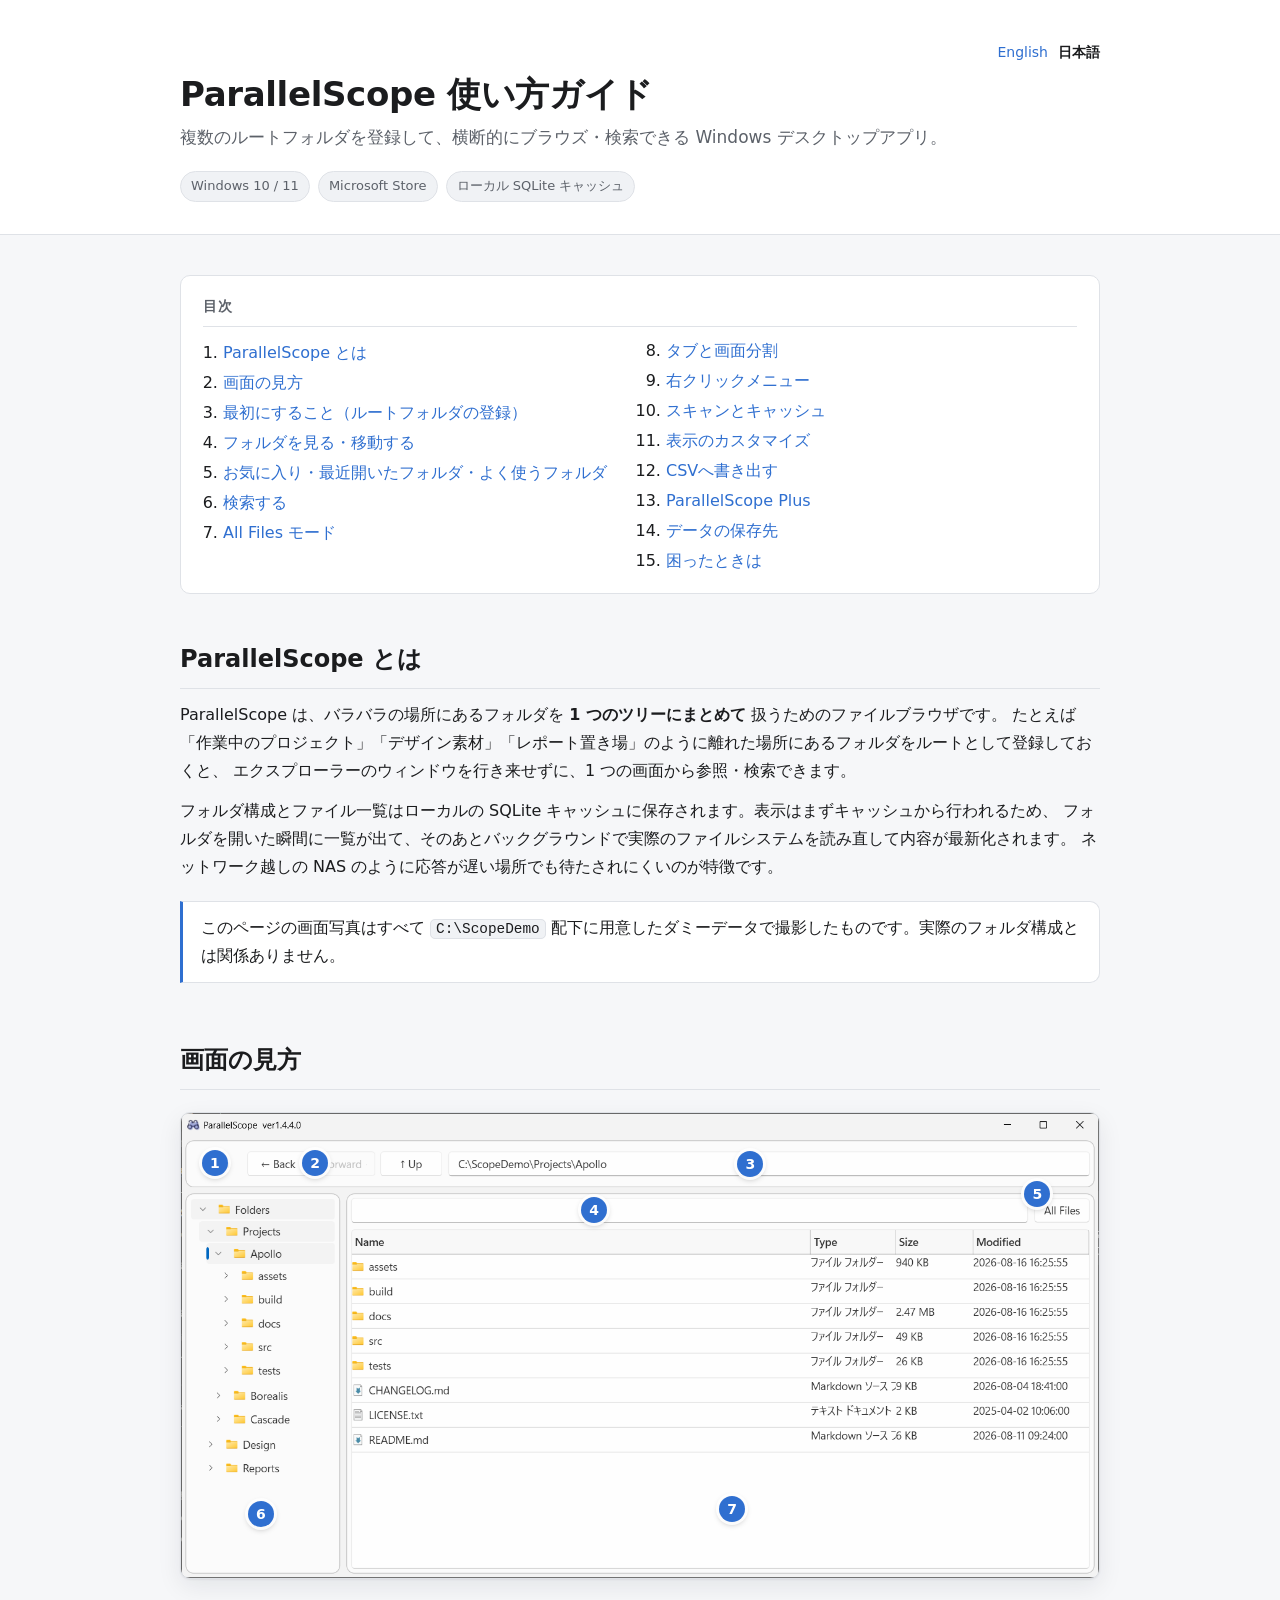
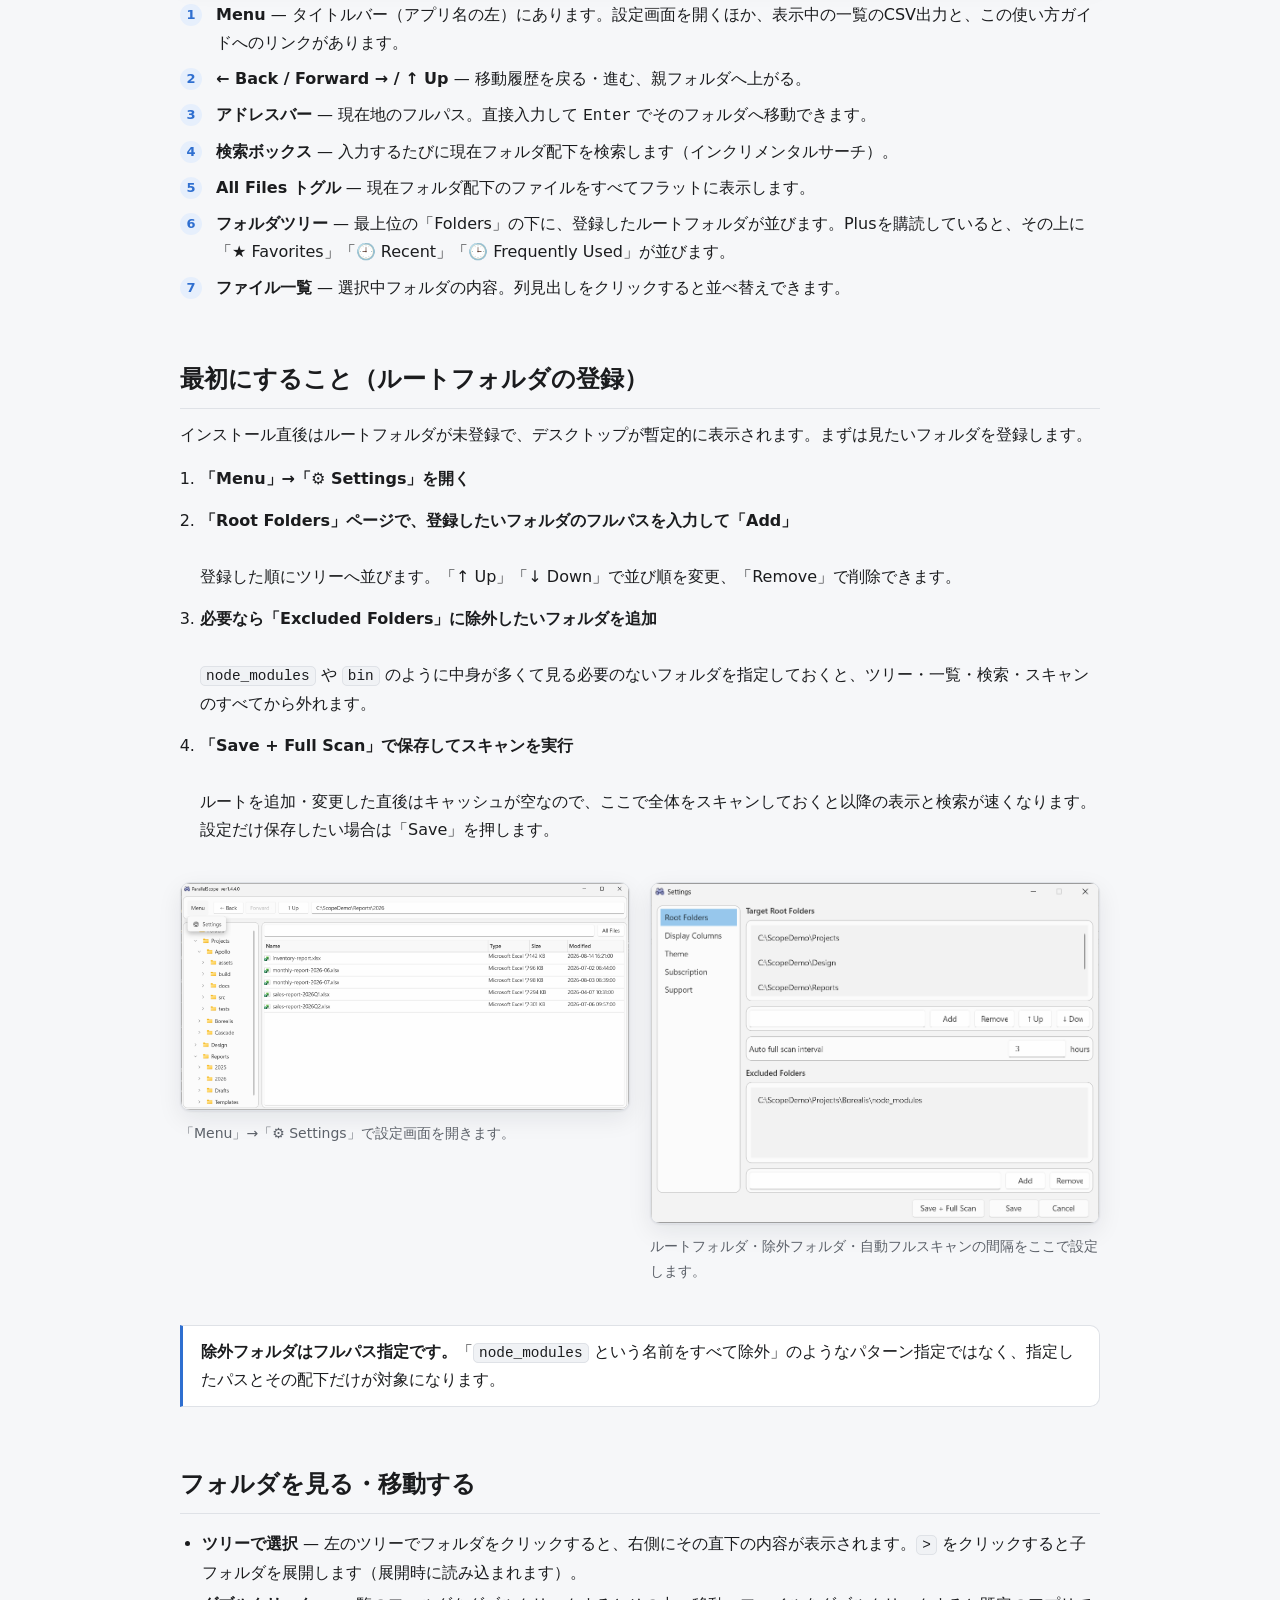
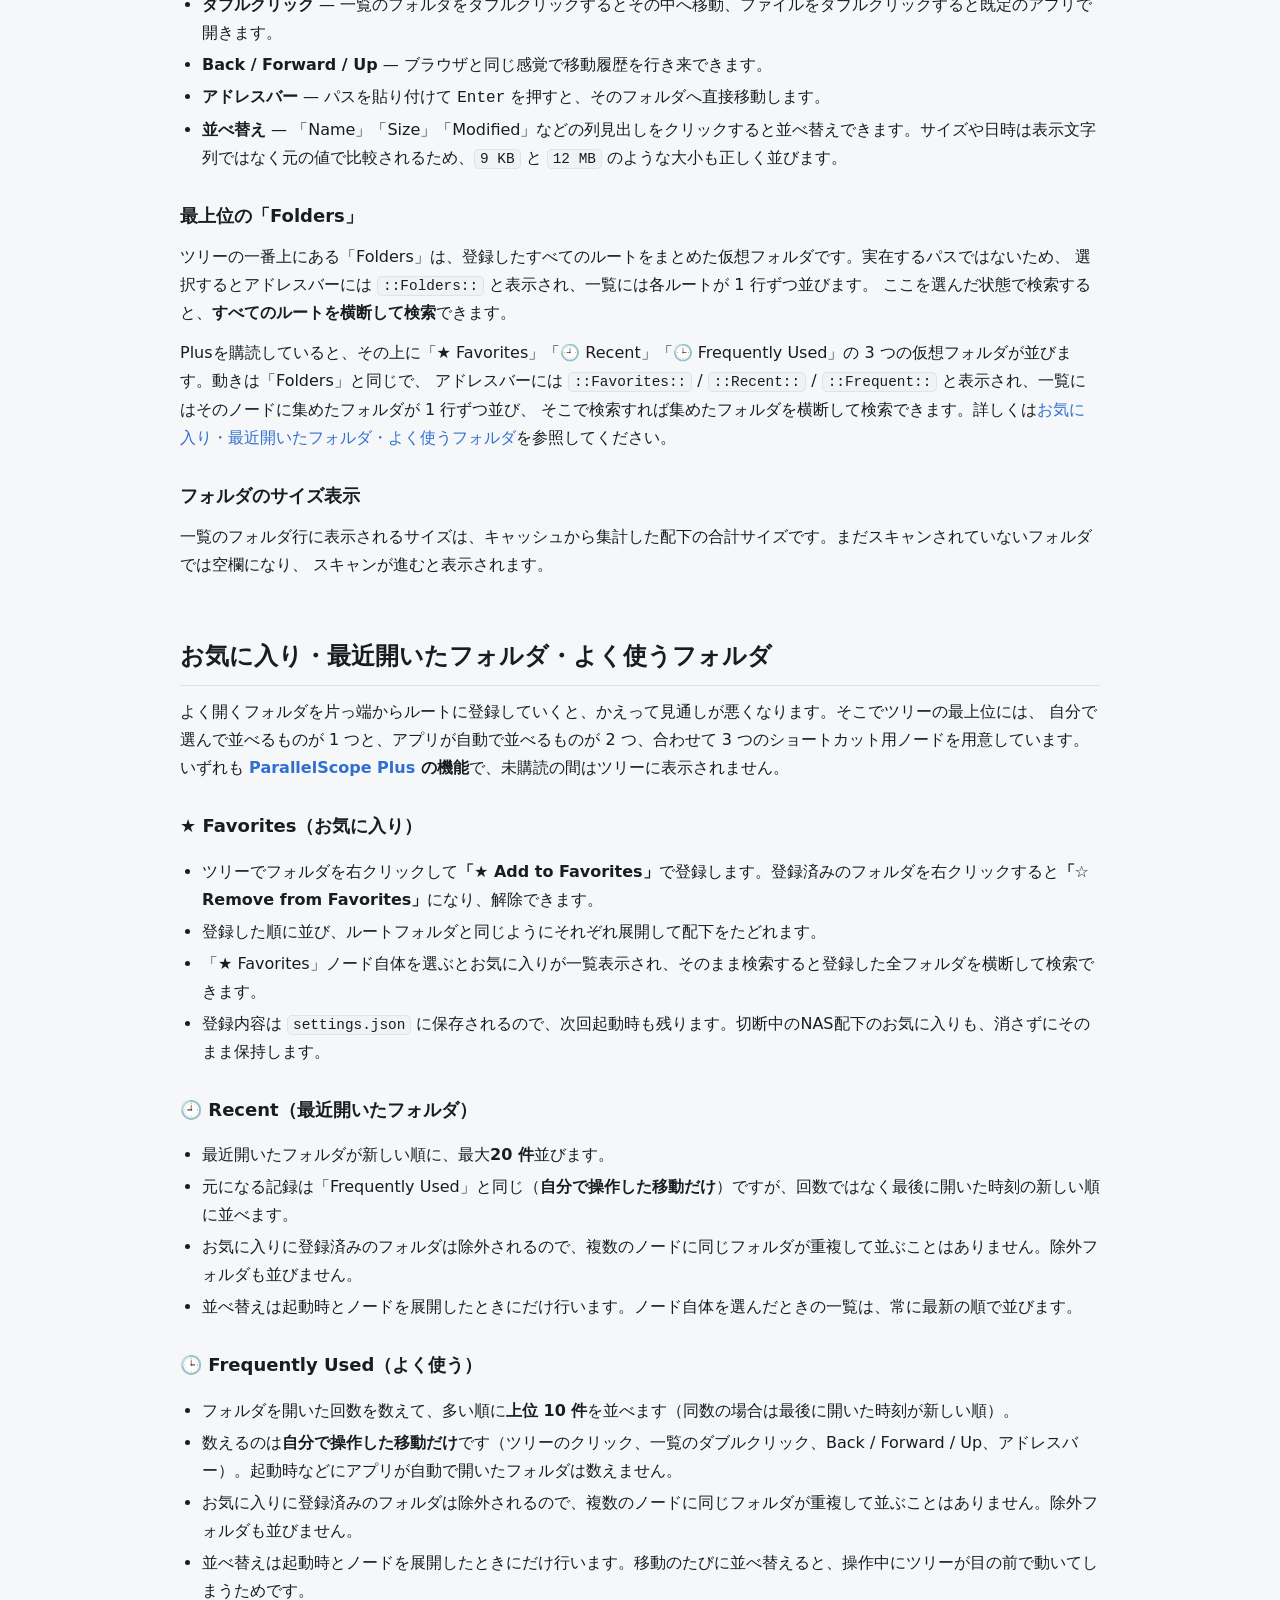
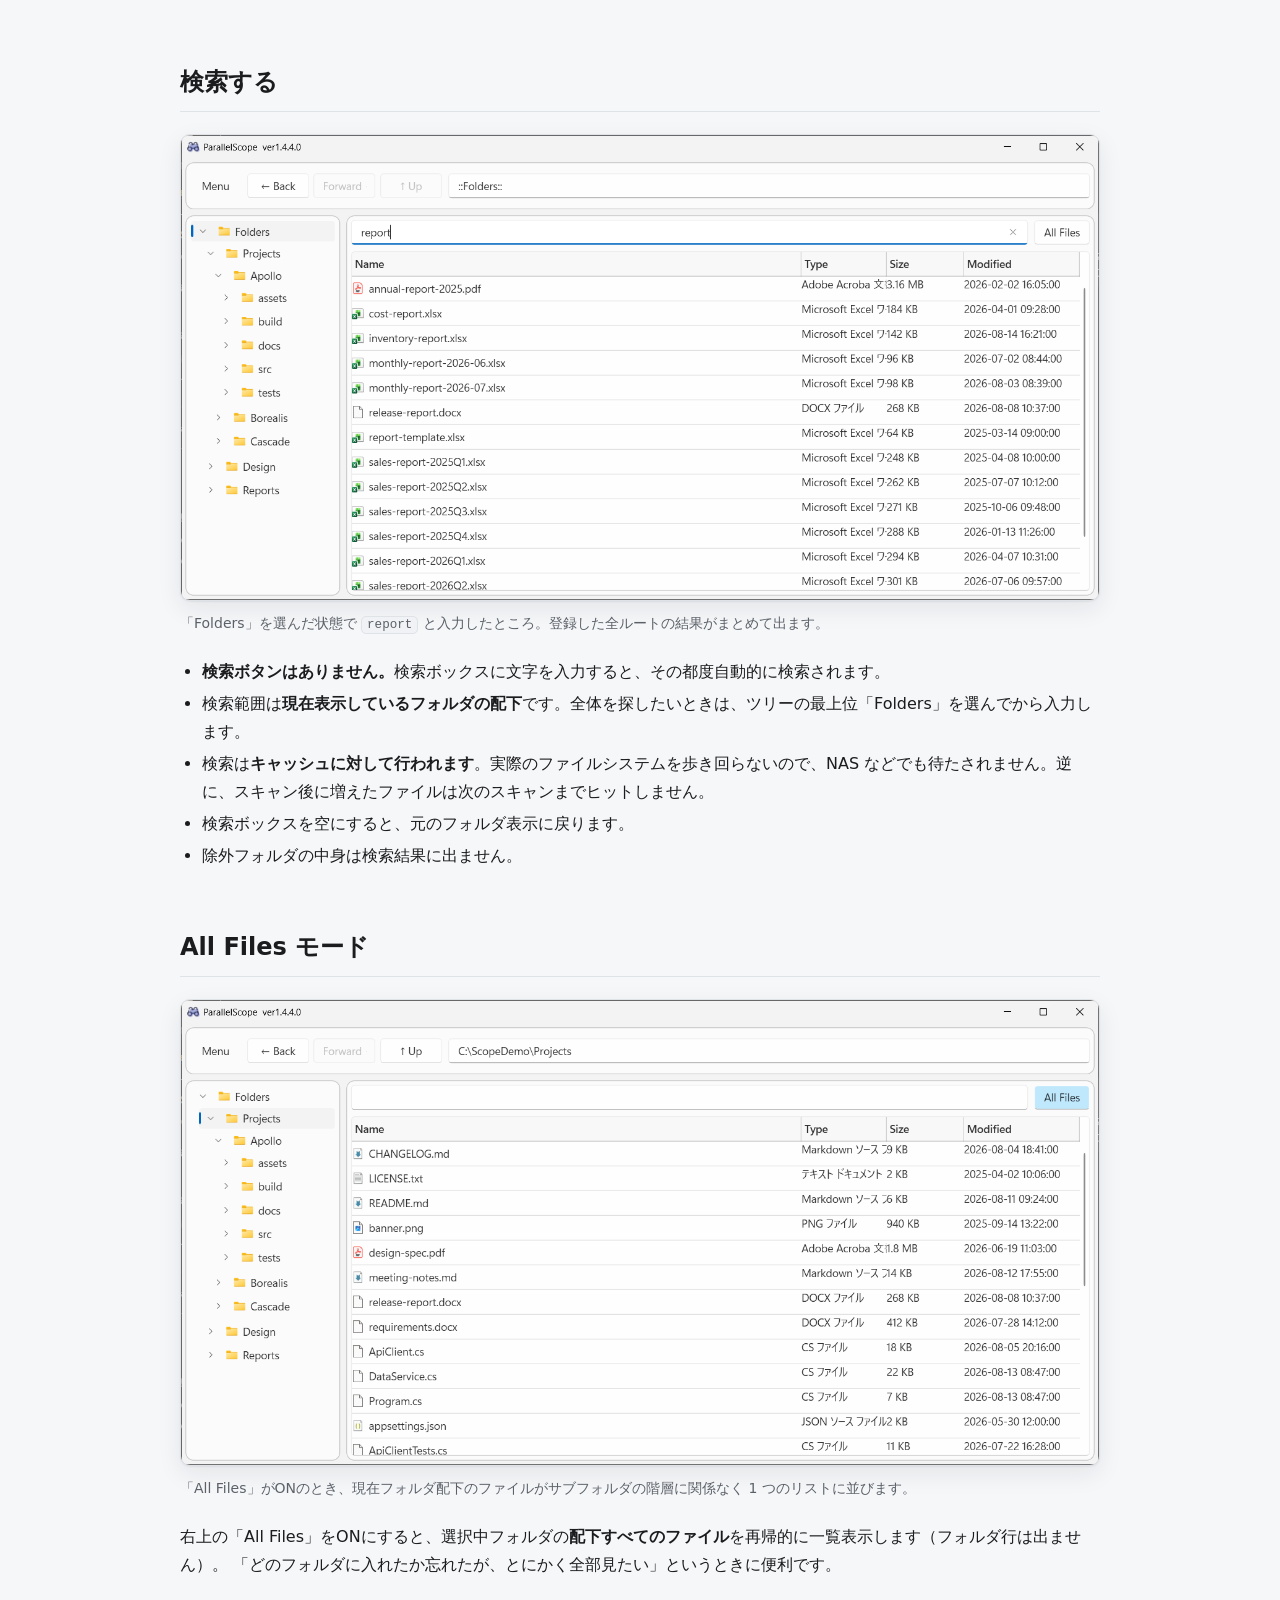
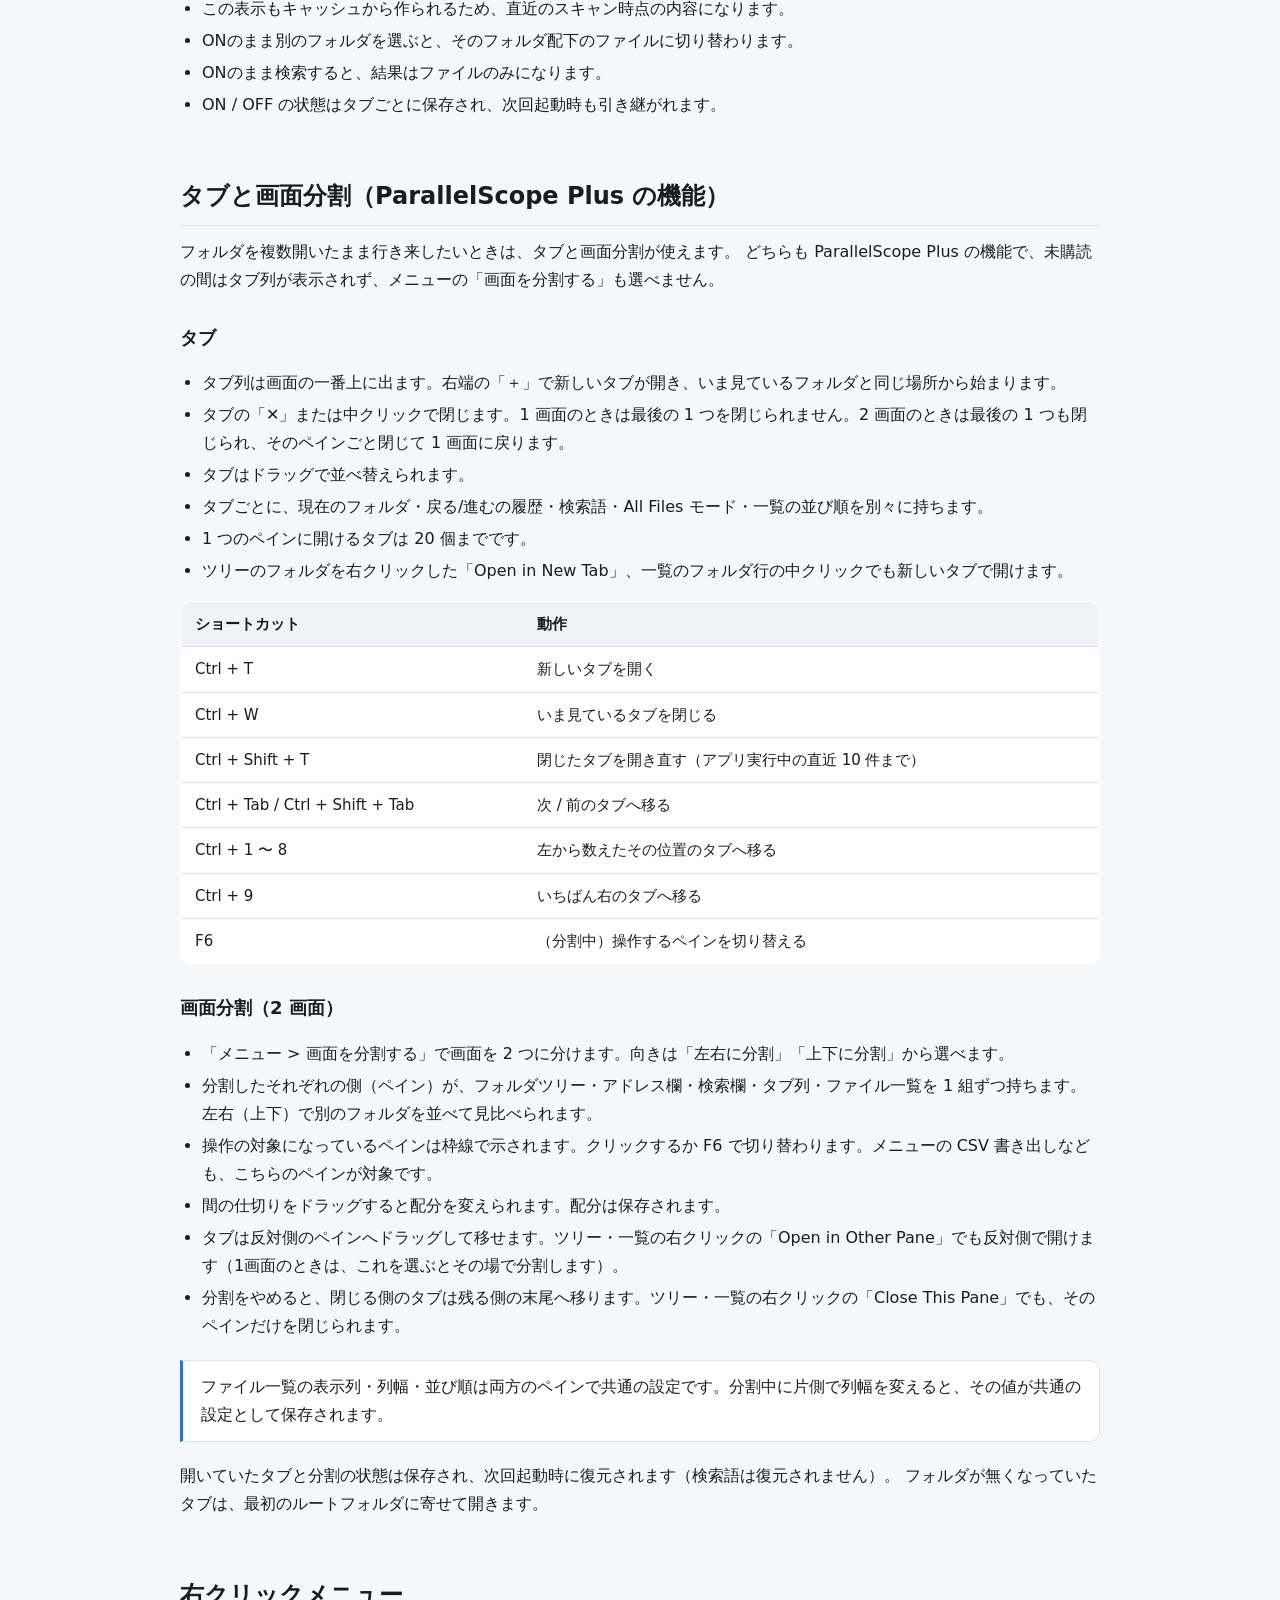
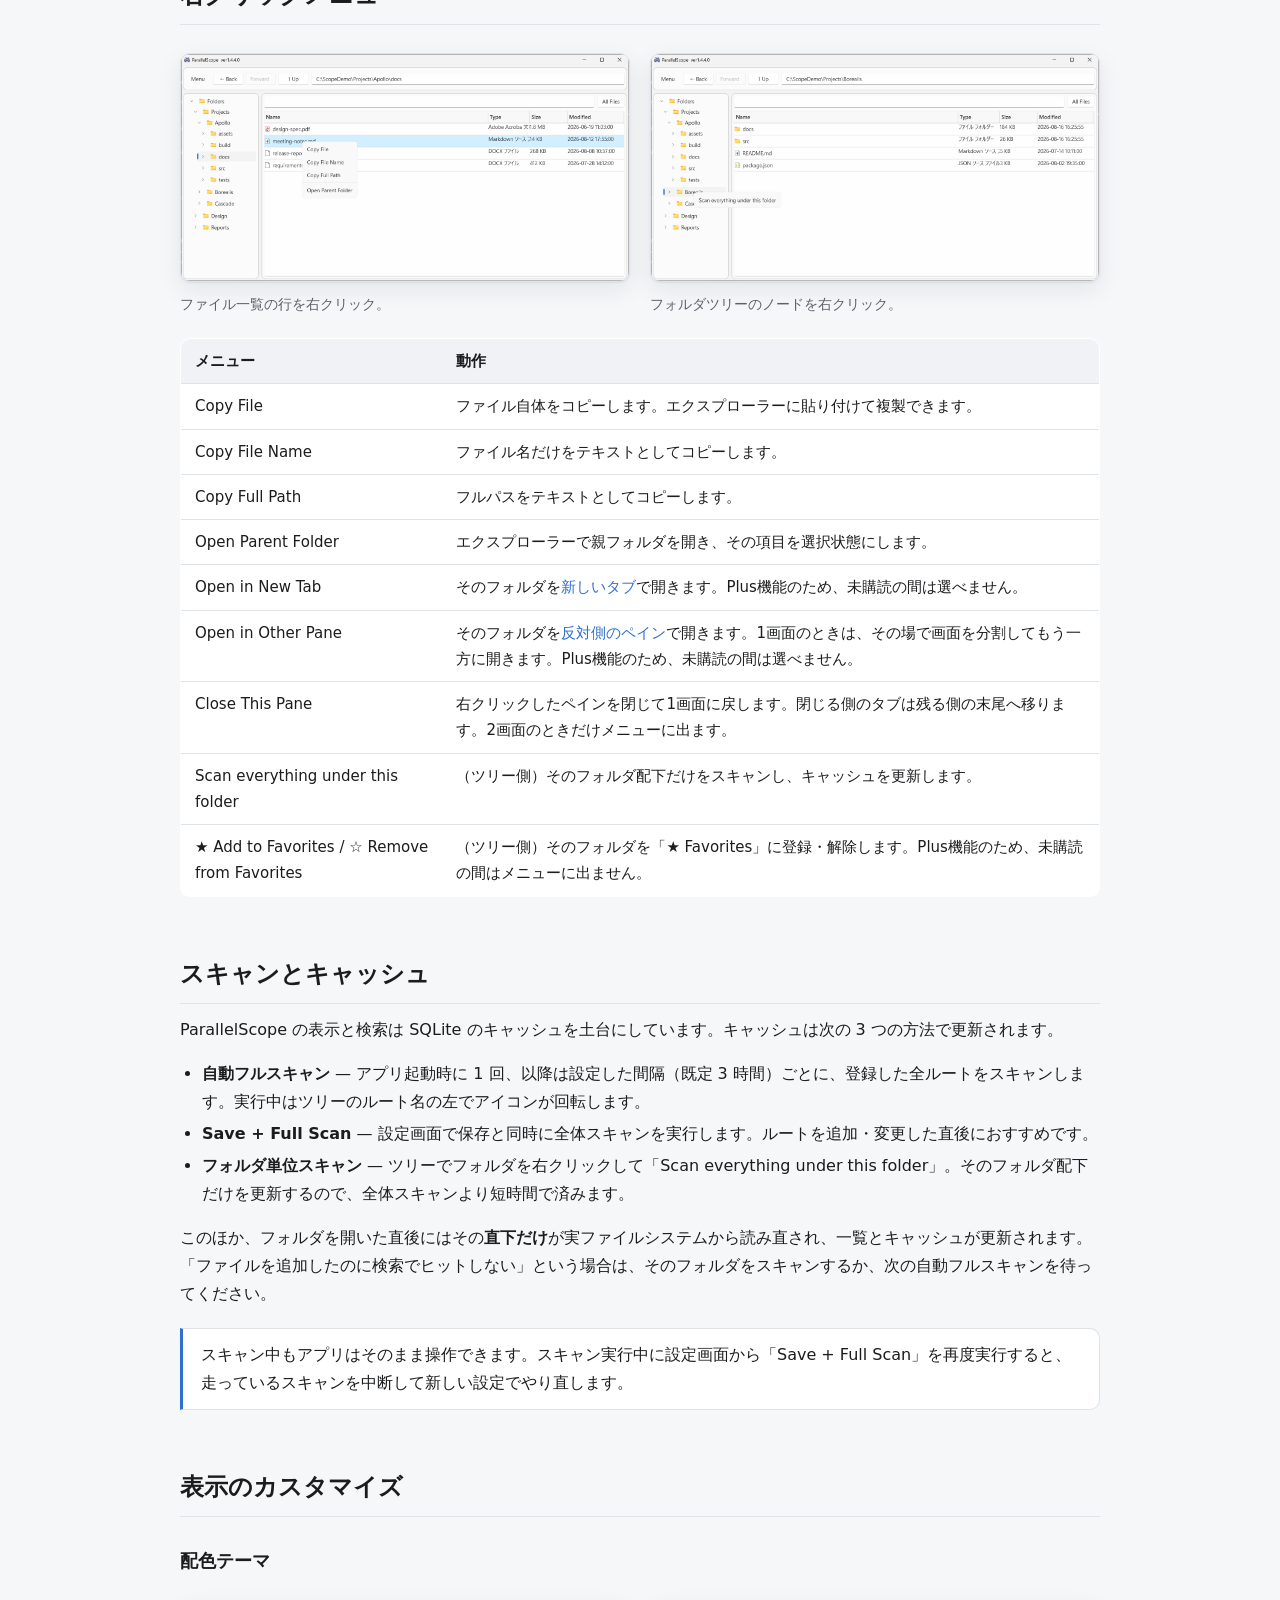
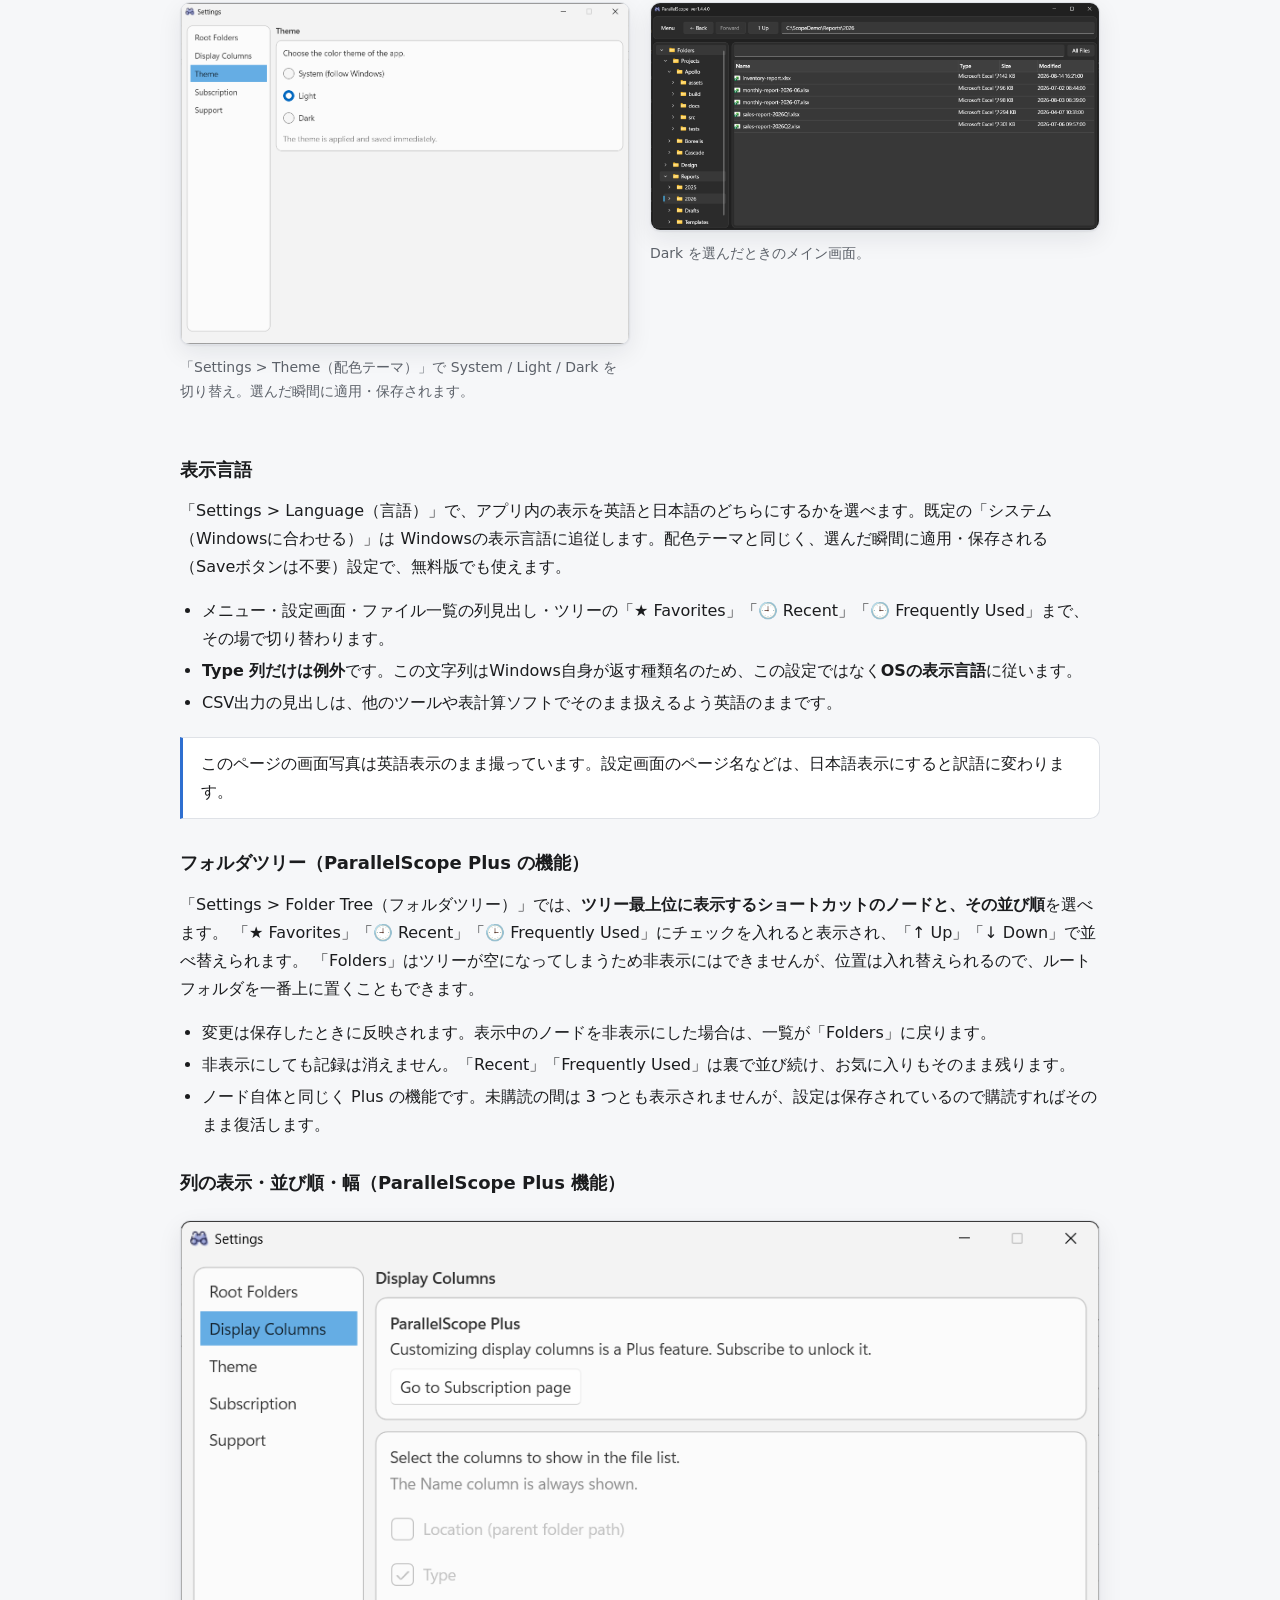
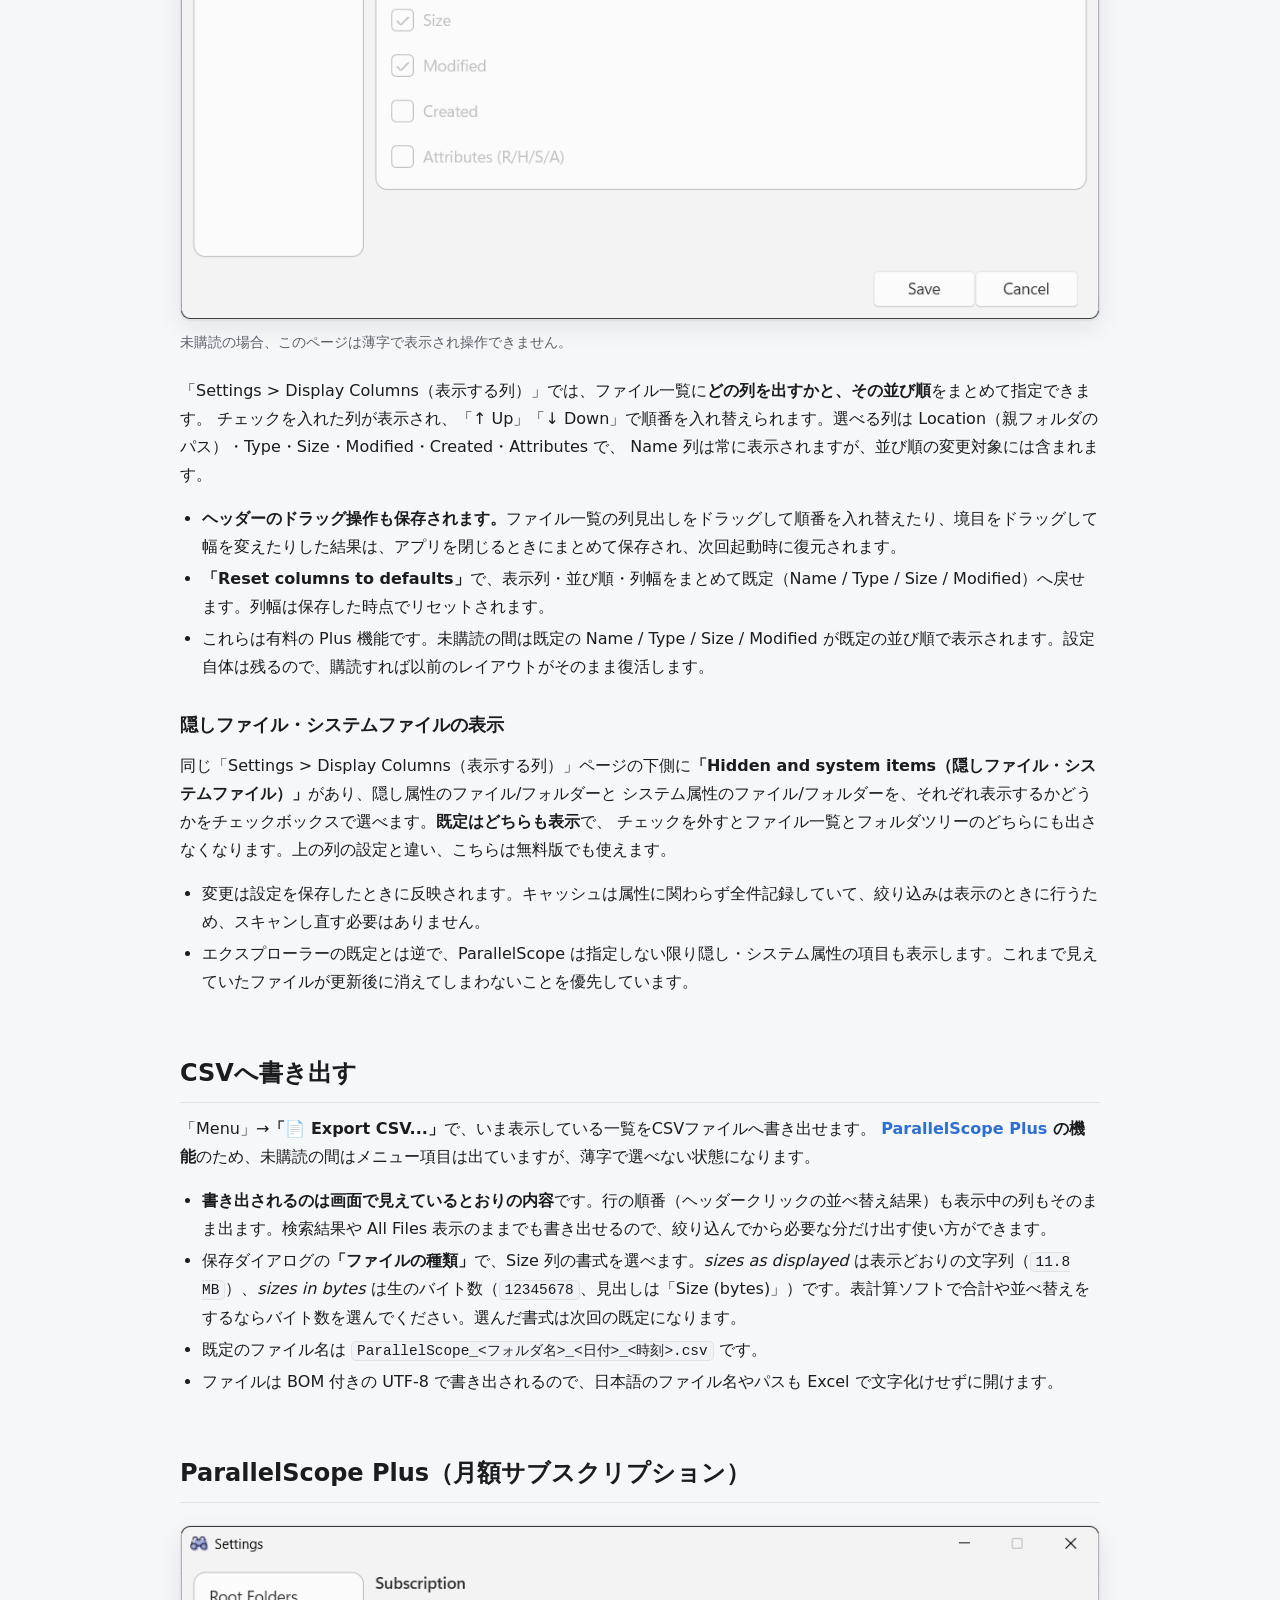
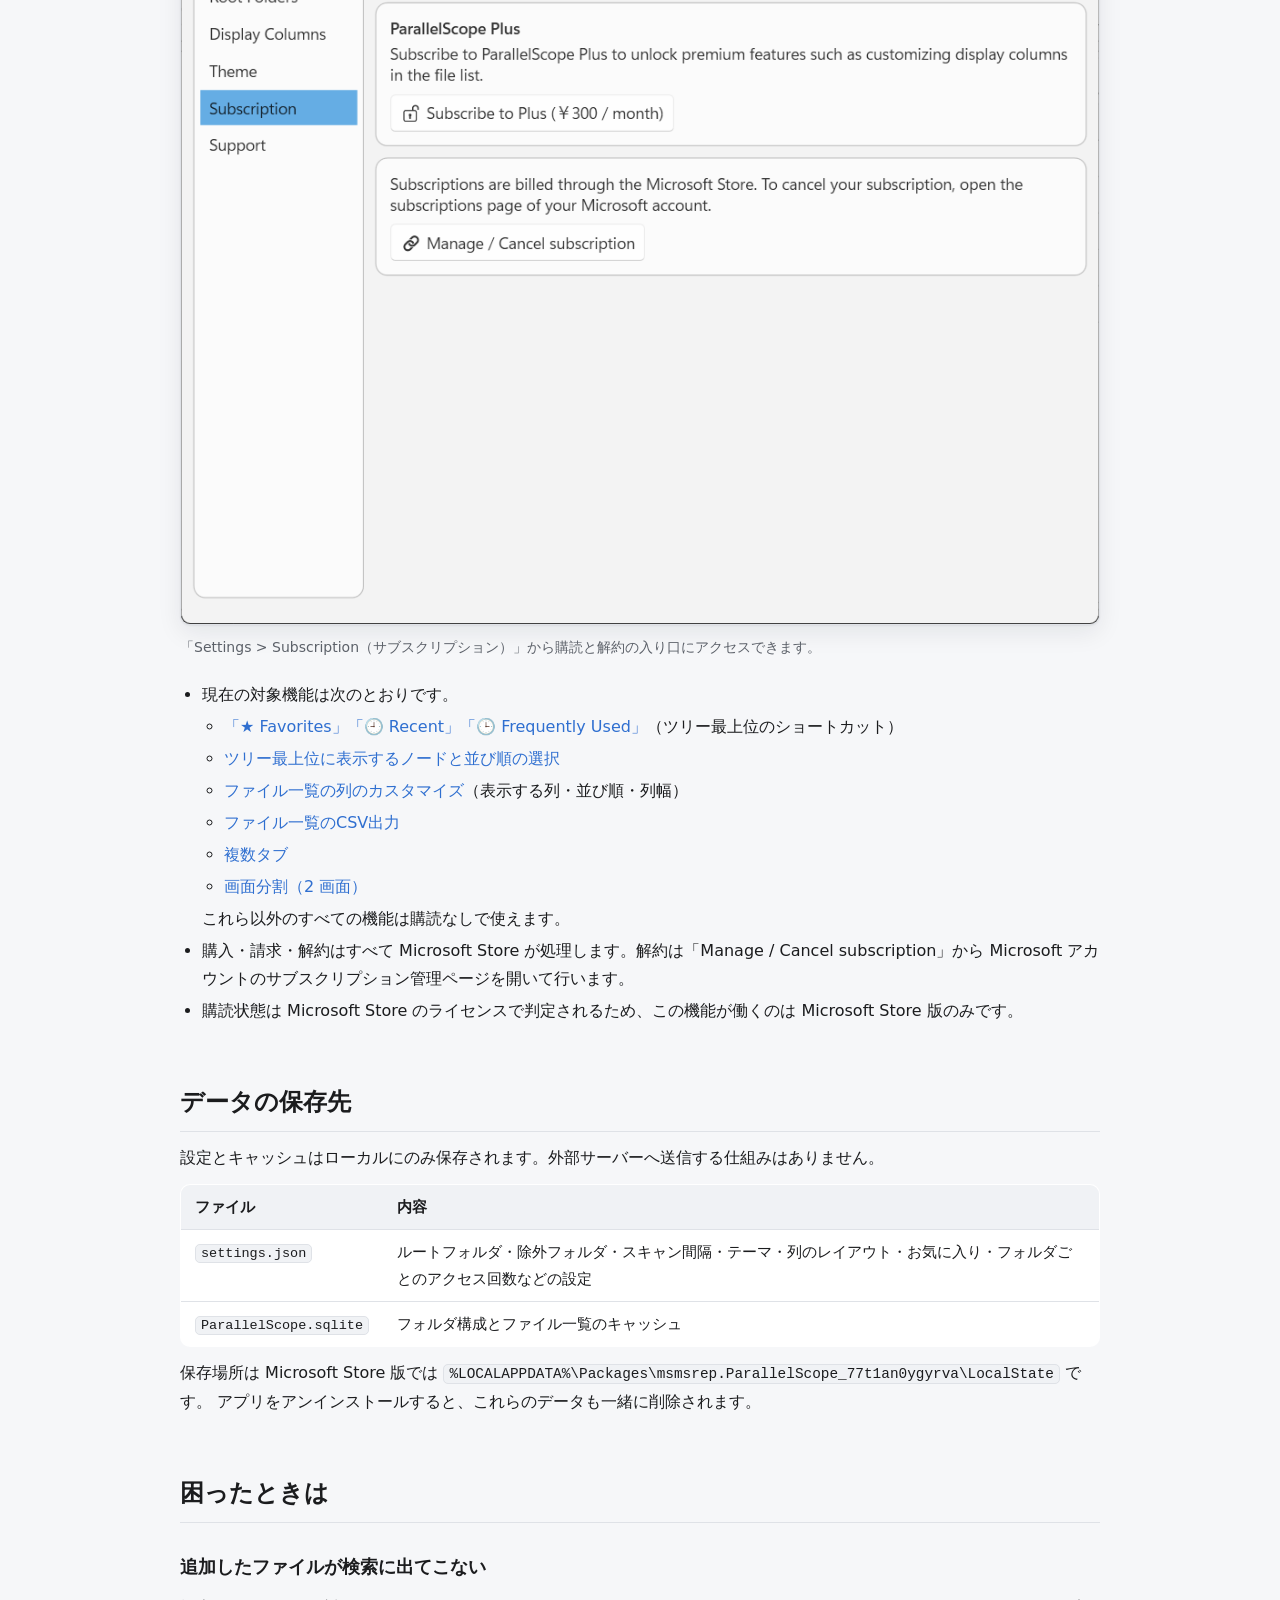
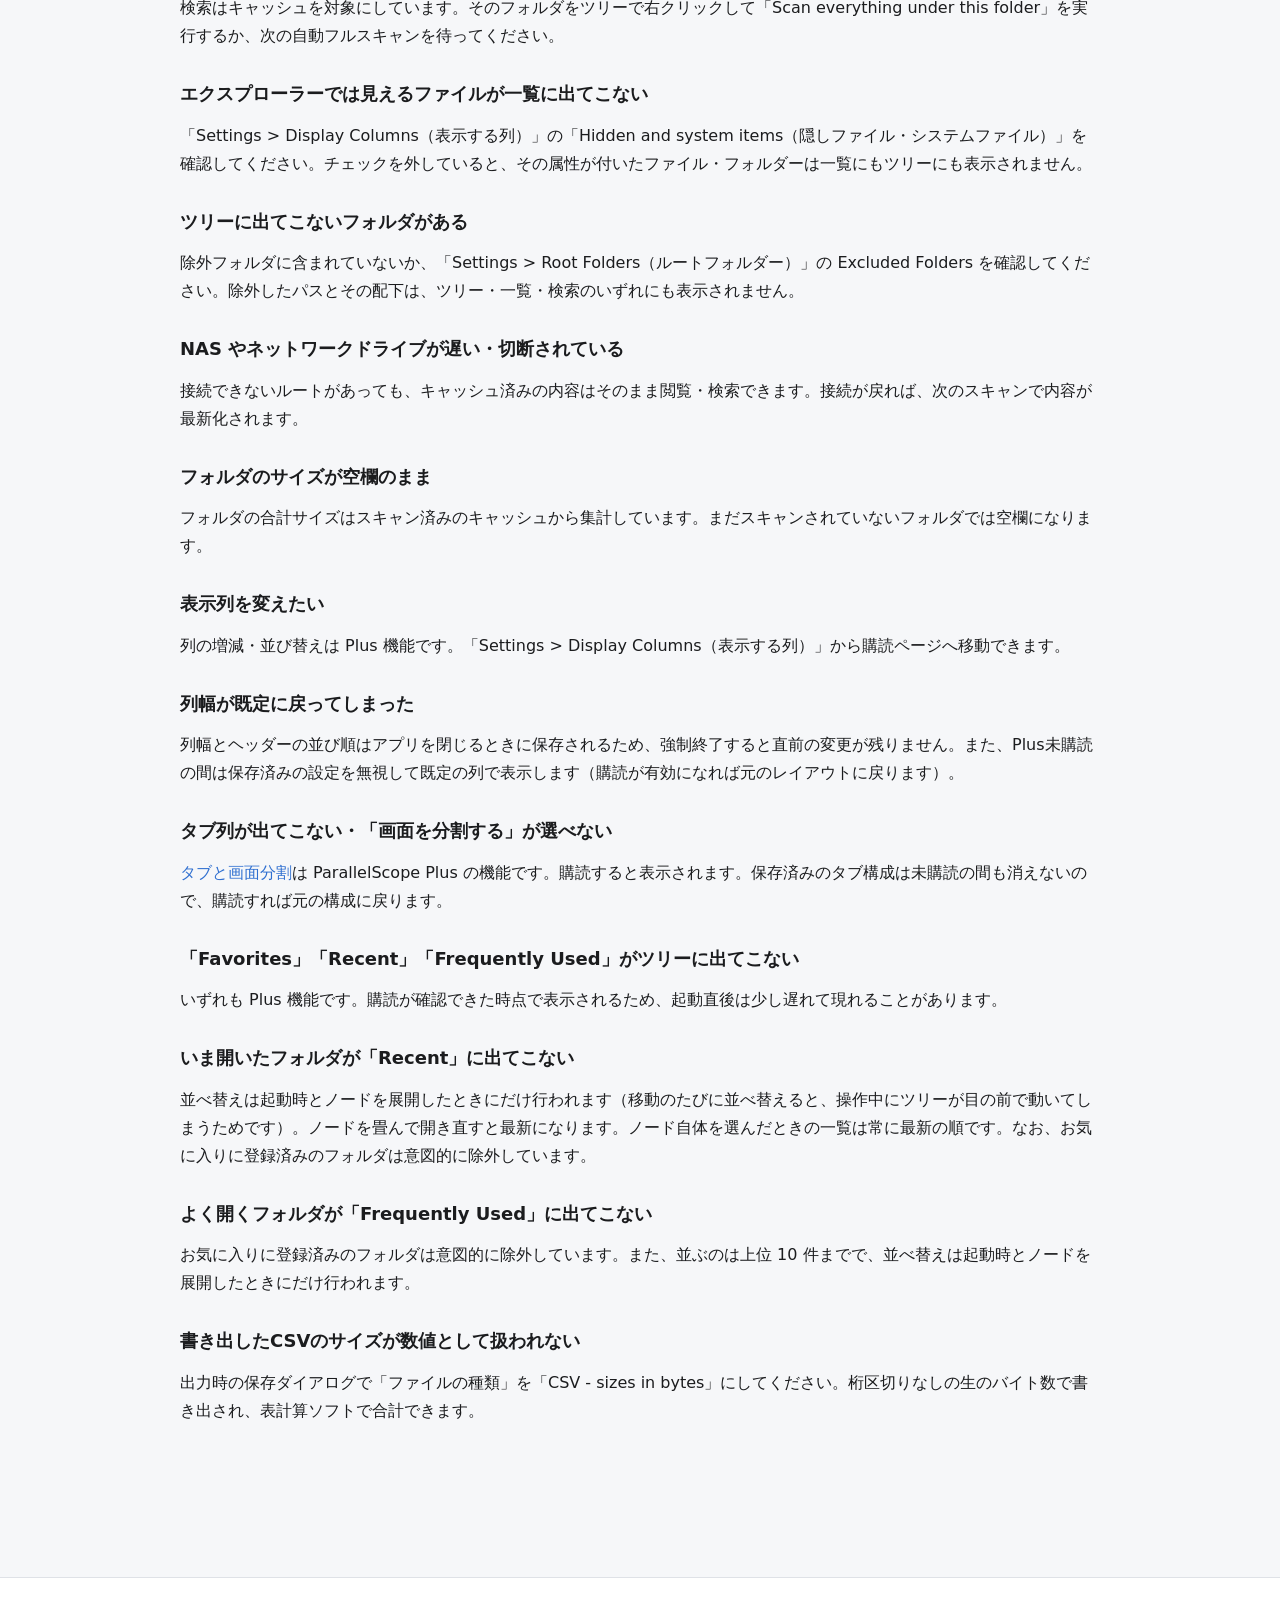
==== docs/index.ja.html @ dbb9aab6 "2画面では最後のタブを閉じるとペインごと畳む ClosePane(pane, moveTabs) をViewModelに用意し、タブを閉じる経路は BrowserPaneView.CloseTab に" ====
<!DOCTYPE html>
<html lang="ja">
<head>
<meta charset="utf-8">
<meta name="viewport" content="width=device-width, initial-scale=1">
<title>ParallelScope 使い方ガイド</title>
<meta name="description" content="ParallelScope（Windows向けの複数ルート横断ファイルブラウザ）の使い方ガイド。画面の見方、初期設定、検索、All Filesモード、タブと画面分割、お気に入り・最近開いたフォルダ・よく使うフォルダ、CSV出力、英語/日本語の表示言語、隠しファイル・システムファイルの表示、スキャンとキャッシュの仕組みを画面写真つきで説明します。">
<link rel="icon" href="images/favicon.svg" type="image/svg+xml">
<link rel="stylesheet" href="style.css">
</head>
<body>

<header class="hero">
  <div class="wrap">
    <div class="langbar"><a href="index.html">English</a><span class="current">日本語</span></div>
    <h1>ParallelScope 使い方ガイド</h1>
    <p class="tagline">複数のルートフォルダを登録して、横断的にブラウズ・検索できる Windows デスクトップアプリ。</p>
    <div class="badges">
      <span class="badge">Windows 10 / 11</span>
      <span class="badge">Microsoft Store</span>
      <span class="badge">ローカル SQLite キャッシュ</span>
    </div>
  </div>
</header>

<div class="wrap">

<nav class="toc">
  <h2>目次</h2>
  <ol>
    <li><a href="#about">ParallelScope とは</a></li>
    <li><a href="#screen">画面の見方</a></li>
    <li><a href="#setup">最初にすること（ルートフォルダの登録）</a></li>
    <li><a href="#browse">フォルダを見る・移動する</a></li>
    <li><a href="#favorites">お気に入り・最近開いたフォルダ・よく使うフォルダ</a></li>
    <li><a href="#search">検索する</a></li>
    <li><a href="#allfiles">All Files モード</a></li>
    <li><a href="#tabs">タブと画面分割</a></li>
    <li><a href="#contextmenu">右クリックメニュー</a></li>
    <li><a href="#scan">スキャンとキャッシュ</a></li>
    <li><a href="#customize">表示のカスタマイズ</a></li>
    <li><a href="#csv">CSVへ書き出す</a></li>
    <li><a href="#plus">ParallelScope Plus</a></li>
    <li><a href="#data">データの保存先</a></li>
    <li><a href="#tips">困ったときは</a></li>
  </ol>
</nav>

<section id="about">
  <h2>ParallelScope とは</h2>
  <p>
    ParallelScope は、バラバラの場所にあるフォルダを <strong>1 つのツリーにまとめて</strong> 扱うためのファイルブラウザです。
    たとえば「作業中のプロジェクト」「デザイン素材」「レポート置き場」のように離れた場所にあるフォルダをルートとして登録しておくと、
    エクスプローラーのウィンドウを行き来せずに、1 つの画面から参照・検索できます。
  </p>
  <p>
    フォルダ構成とファイル一覧はローカルの SQLite キャッシュに保存されます。表示はまずキャッシュから行われるため、
    フォルダを開いた瞬間に一覧が出て、そのあとバックグラウンドで実際のファイルシステムを読み直して内容が最新化されます。
    ネットワーク越しの NAS のように応答が遅い場所でも待たされにくいのが特徴です。
  </p>
  <div class="note">
    <p>このページの画面写真はすべて <code>C:\ScopeDemo</code> 配下に用意したダミーデータで撮影したものです。実際のフォルダ構成とは関係ありません。</p>
  </div>
</section>

<section id="screen">
  <h2>画面の見方</h2>
  <figure class="callout-shot">
    <a href="images/01-overview.png"><img src="images/01-overview.png" alt="ParallelScope のメイン画面。左にフォルダツリー、右にファイル一覧が並ぶ"></a>
    <span class="pin" style="left:3.8%;  top:10.9%">1</span>
    <span class="pin" style="left:14.7%; top:10.9%">2</span>
    <span class="pin" style="left:62%;   top:11%">3</span>
    <span class="pin" style="left:45%;   top:20.9%">4</span>
    <span class="pin" style="left:93.2%; top:17.6%">5</span>
    <span class="pin" style="left:8.8%;  top:86%">6</span>
    <span class="pin" style="left:60%;   top:85%">7</span>
  </figure>
  <ol class="legend">
    <li><span><strong>Menu</strong> — タイトルバー（アプリ名の左）にあります。設定画面を開くほか、表示中の一覧のCSV出力と、この使い方ガイドへのリンクがあります。</span></li>
    <li><span><strong>← Back / Forward → / ↑ Up</strong> — 移動履歴を戻る・進む、親フォルダへ上がる。</span></li>
    <li><span><strong>アドレスバー</strong> — 現在地のフルパス。直接入力して <kbd>Enter</kbd> でそのフォルダへ移動できます。</span></li>
    <li><span><strong>検索ボックス</strong> — 入力するたびに現在フォルダ配下を検索します（インクリメンタルサーチ）。</span></li>
    <li><span><strong>All Files トグル</strong> — 現在フォルダ配下のファイルをすべてフラットに表示します。</span></li>
    <li><span><strong>フォルダツリー</strong> — 最上位の「Folders」の下に、登録したルートフォルダが並びます。Plusを購読していると、その上に「★ Favorites」「🕘 Recent」「🕒 Frequently Used」が並びます。</span></li>
    <li><span><strong>ファイル一覧</strong> — 選択中フォルダの内容。列見出しをクリックすると並べ替えできます。</span></li>
  </ol>
</section>

<section id="setup">
  <h2>最初にすること（ルートフォルダの登録）</h2>
  <p>インストール直後はルートフォルダが未登録で、デスクトップが暫定的に表示されます。まずは見たいフォルダを登録します。</p>

  <ol class="steps">
    <li><strong>「Menu」→「⚙ Settings」を開く</strong></li>
    <li><strong>「Root Folders」ページで、登録したいフォルダのフルパスを入力して「Add」</strong>
      <br>登録した順にツリーへ並びます。「↑ Up」「↓ Down」で並び順を変更、「Remove」で削除できます。</li>
    <li><strong>必要なら「Excluded Folders」に除外したいフォルダを追加</strong>
      <br><code>node_modules</code> や <code>bin</code> のように中身が多くて見る必要のないフォルダを指定しておくと、ツリー・一覧・検索・スキャンのすべてから外れます。</li>
    <li><strong>「Save + Full Scan」で保存してスキャンを実行</strong>
      <br>ルートを追加・変更した直後はキャッシュが空なので、ここで全体をスキャンしておくと以降の表示と検索が速くなります。設定だけ保存したい場合は「Save」を押します。</li>
  </ol>

  <div class="shot-pair">
    <figure>
      <a href="images/11-menu.png"><img src="images/11-menu.png" alt="Menu をクリックして Settings を選ぶ"></a>
      <figcaption>「Menu」→「⚙ Settings」で設定画面を開きます。</figcaption>
    </figure>
    <figure>
      <a href="images/06-settings-roots.png"><img src="images/06-settings-roots.png" alt="設定画面の Root Folders ページ"></a>
      <figcaption>ルートフォルダ・除外フォルダ・自動フルスキャンの間隔をここで設定します。</figcaption>
    </figure>
  </div>

  <div class="note">
    <p><strong>除外フォルダはフルパス指定です。</strong>「<code>node_modules</code> という名前をすべて除外」のようなパターン指定ではなく、指定したパスとその配下だけが対象になります。</p>
  </div>
</section>

<section id="browse">
  <h2>フォルダを見る・移動する</h2>
  <ul>
    <li><strong>ツリーで選択</strong> — 左のツリーでフォルダをクリックすると、右側にその直下の内容が表示されます。<code>&gt;</code> をクリックすると子フォルダを展開します（展開時に読み込まれます）。</li>
    <li><strong>ダブルクリック</strong> — 一覧のフォルダをダブルクリックするとその中へ移動、ファイルをダブルクリックすると既定のアプリで開きます。</li>
    <li><strong>Back / Forward / Up</strong> — ブラウザと同じ感覚で移動履歴を行き来できます。</li>
    <li><strong>アドレスバー</strong> — パスを貼り付けて <kbd>Enter</kbd> を押すと、そのフォルダへ直接移動します。</li>
    <li><strong>並べ替え</strong> — 「Name」「Size」「Modified」などの列見出しをクリックすると並べ替えできます。サイズや日時は表示文字列ではなく元の値で比較されるため、<code>9 KB</code> と <code>12 MB</code> のような大小も正しく並びます。</li>
  </ul>

  <h3>最上位の「Folders」</h3>
  <p>
    ツリーの一番上にある「Folders」は、登録したすべてのルートをまとめた仮想フォルダです。実在するパスではないため、
    選択するとアドレスバーには <code>::Folders::</code> と表示され、一覧には各ルートが 1 行ずつ並びます。
    ここを選んだ状態で検索すると、<strong>すべてのルートを横断して検索</strong>できます。
  </p>
  <p>
    Plusを購読していると、その上に「★ Favorites」「🕘 Recent」「🕒 Frequently Used」の 3 つの仮想フォルダが並びます。動きは「Folders」と同じで、
    アドレスバーには <code>::Favorites::</code> / <code>::Recent::</code> / <code>::Frequent::</code> と表示され、一覧にはそのノードに集めたフォルダが 1 行ずつ並び、
    そこで検索すれば集めたフォルダを横断して検索できます。詳しくは<a href="#favorites">お気に入り・最近開いたフォルダ・よく使うフォルダ</a>を参照してください。
  </p>

  <h3>フォルダのサイズ表示</h3>
  <p>
    一覧のフォルダ行に表示されるサイズは、キャッシュから集計した配下の合計サイズです。まだスキャンされていないフォルダでは空欄になり、
    スキャンが進むと表示されます。
  </p>
</section>

<section id="favorites">
  <h2>お気に入り・最近開いたフォルダ・よく使うフォルダ</h2>
  <p>
    よく開くフォルダを片っ端からルートに登録していくと、かえって見通しが悪くなります。そこでツリーの最上位には、
    自分で選んで並べるものが 1 つと、アプリが自動で並べるものが 2 つ、合わせて 3 つのショートカット用ノードを用意しています。
    いずれも <strong><a href="#plus">ParallelScope Plus</a> の機能</strong>で、未購読の間はツリーに表示されません。
  </p>

  <h3>★ Favorites（お気に入り）</h3>
  <ul>
    <li>ツリーでフォルダを右クリックして<strong>「★ Add to Favorites」</strong>で登録します。登録済みのフォルダを右クリックすると<strong>「☆ Remove from Favorites」</strong>になり、解除できます。</li>
    <li>登録した順に並び、ルートフォルダと同じようにそれぞれ展開して配下をたどれます。</li>
    <li>「★ Favorites」ノード自体を選ぶとお気に入りが一覧表示され、そのまま検索すると登録した全フォルダを横断して検索できます。</li>
    <li>登録内容は <code>settings.json</code> に保存されるので、次回起動時も残ります。切断中のNAS配下のお気に入りも、消さずにそのまま保持します。</li>
  </ul>

  <h3>🕘 Recent（最近開いたフォルダ）</h3>
  <ul>
    <li>最近開いたフォルダが新しい順に、最大<strong>20 件</strong>並びます。</li>
    <li>元になる記録は「Frequently Used」と同じ（<strong>自分で操作した移動だけ</strong>）ですが、回数ではなく最後に開いた時刻の新しい順に並べます。</li>
    <li>お気に入りに登録済みのフォルダは除外されるので、複数のノードに同じフォルダが重複して並ぶことはありません。除外フォルダも並びません。</li>
    <li>並べ替えは起動時とノードを展開したときにだけ行います。ノード自体を選んだときの一覧は、常に最新の順で並びます。</li>
  </ul>

  <h3>🕒 Frequently Used（よく使う）</h3>
  <ul>
    <li>フォルダを開いた回数を数えて、多い順に<strong>上位 10 件</strong>を並べます（同数の場合は最後に開いた時刻が新しい順）。</li>
    <li>数えるのは<strong>自分で操作した移動だけ</strong>です（ツリーのクリック、一覧のダブルクリック、Back / Forward / Up、アドレスバー）。起動時などにアプリが自動で開いたフォルダは数えません。</li>
    <li>お気に入りに登録済みのフォルダは除外されるので、複数のノードに同じフォルダが重複して並ぶことはありません。除外フォルダも並びません。</li>
    <li>並べ替えは起動時とノードを展開したときにだけ行います。移動のたびに並べ替えると、操作中にツリーが目の前で動いてしまうためです。</li>
  </ul>
</section>

<section id="search">
  <h2>検索する</h2>
  <figure>
    <a href="images/02-search.png"><img src="images/02-search.png" alt="「report」で検索し、複数のルートにまたがる結果が表示されている画面"></a>
    <figcaption>「Folders」を選んだ状態で <code>report</code> と入力したところ。登録した全ルートの結果がまとめて出ます。</figcaption>
  </figure>
  <ul>
    <li><strong>検索ボタンはありません。</strong>検索ボックスに文字を入力すると、その都度自動的に検索されます。</li>
    <li>検索範囲は<strong>現在表示しているフォルダの配下</strong>です。全体を探したいときは、ツリーの最上位「Folders」を選んでから入力します。</li>
    <li>検索は<strong>キャッシュに対して行われます</strong>。実際のファイルシステムを歩き回らないので、NAS などでも待たされません。逆に、スキャン後に増えたファイルは次のスキャンまでヒットしません。</li>
    <li>検索ボックスを空にすると、元のフォルダ表示に戻ります。</li>
    <li>除外フォルダの中身は検索結果に出ません。</li>
  </ul>
</section>

<section id="allfiles">
  <h2>All Files モード</h2>
  <figure>
    <a href="images/03-allfiles.png"><img src="images/03-allfiles.png" alt="All Files をONにして、Projects 配下のファイルがフラットに並んでいる画面"></a>
    <figcaption>「All Files」がONのとき、現在フォルダ配下のファイルがサブフォルダの階層に関係なく 1 つのリストに並びます。</figcaption>
  </figure>
  <p>
    右上の「All Files」をONにすると、選択中フォルダの<strong>配下すべてのファイル</strong>を再帰的に一覧表示します（フォルダ行は出ません）。
    「どのフォルダに入れたか忘れたが、とにかく全部見たい」というときに便利です。
  </p>
  <ul>
    <li>この表示もキャッシュから作られるため、直近のスキャン時点の内容になります。</li>
    <li>ONのまま別のフォルダを選ぶと、そのフォルダ配下のファイルに切り替わります。</li>
    <li>ONのまま検索すると、結果はファイルのみになります。</li>
    <li>ON / OFF の状態はタブごとに保存され、次回起動時も引き継がれます。</li>
  </ul>
</section>

<section id="tabs">
  <h2>タブと画面分割（ParallelScope Plus の機能）</h2>
  <p>
    フォルダを複数開いたまま行き来したいときは、タブと画面分割が使えます。
    どちらも ParallelScope Plus の機能で、未購読の間はタブ列が表示されず、メニューの「画面を分割する」も選べません。
  </p>

  <h3>タブ</h3>
  <ul>
    <li>タブ列は画面の一番上に出ます。右端の「＋」で新しいタブが開き、いま見ているフォルダと同じ場所から始まります。</li>
    <li>タブの「✕」または中クリックで閉じます。1 画面のときは最後の 1 つを閉じられません。2 画面のときは最後の 1 つも閉じられ、そのペインごと閉じて 1 画面に戻ります。</li>
    <li>タブはドラッグで並べ替えられます。</li>
    <li>タブごとに、現在のフォルダ・戻る/進むの履歴・検索語・All Files モード・一覧の並び順を別々に持ちます。</li>
    <li>1 つのペインに開けるタブは 20 個までです。</li>
    <li>ツリーのフォルダを右クリックした「Open in New Tab」、一覧のフォルダ行の中クリックでも新しいタブで開けます。</li>
  </ul>
  <div class="table-wrap">
    <table>
      <thead><tr><th>ショートカット</th><th>動作</th></tr></thead>
      <tbody>
        <tr><td>Ctrl + T</td><td>新しいタブを開く</td></tr>
        <tr><td>Ctrl + W</td><td>いま見ているタブを閉じる</td></tr>
        <tr><td>Ctrl + Shift + T</td><td>閉じたタブを開き直す（アプリ実行中の直近 10 件まで）</td></tr>
        <tr><td>Ctrl + Tab / Ctrl + Shift + Tab</td><td>次 / 前のタブへ移る</td></tr>
        <tr><td>Ctrl + 1 〜 8</td><td>左から数えたその位置のタブへ移る</td></tr>
        <tr><td>Ctrl + 9</td><td>いちばん右のタブへ移る</td></tr>
        <tr><td>F6</td><td>（分割中）操作するペインを切り替える</td></tr>
      </tbody>
    </table>
  </div>

  <h3>画面分割（2 画面）</h3>
  <ul>
    <li>「メニュー &gt; 画面を分割する」で画面を 2 つに分けます。向きは「左右に分割」「上下に分割」から選べます。</li>
    <li>分割したそれぞれの側（ペイン）が、フォルダツリー・アドレス欄・検索欄・タブ列・ファイル一覧を 1 組ずつ持ちます。左右（上下）で別のフォルダを並べて見比べられます。</li>
    <li>操作の対象になっているペインは枠線で示されます。クリックするか F6 で切り替わります。メニューの CSV 書き出しなども、こちらのペインが対象です。</li>
    <li>間の仕切りをドラッグすると配分を変えられます。配分は保存されます。</li>
    <li>タブは反対側のペインへドラッグして移せます。ツリー・一覧の右クリックの「Open in Other Pane」でも反対側で開けます（1画面のときは、これを選ぶとその場で分割します）。</li>
    <li>分割をやめると、閉じる側のタブは残る側の末尾へ移ります。ツリー・一覧の右クリックの「Close This Pane」でも、そのペインだけを閉じられます。</li>
  </ul>
  <div class="note">
    <p>ファイル一覧の表示列・列幅・並び順は両方のペインで共通の設定です。分割中に片側で列幅を変えると、その値が共通の設定として保存されます。</p>
  </div>
  <p>
    開いていたタブと分割の状態は保存され、次回起動時に復元されます（検索語は復元されません）。
    フォルダが無くなっていたタブは、最初のルートフォルダに寄せて開きます。
  </p>
</section>

<section id="contextmenu">
  <h2>右クリックメニュー</h2>
  <div class="shot-pair">
    <figure>
      <a href="images/04-context-menu.png"><img src="images/04-context-menu.png" alt="ファイル一覧の右クリックメニュー"></a>
      <figcaption>ファイル一覧の行を右クリック。</figcaption>
    </figure>
    <figure>
      <a href="images/05-tree-context.png"><img src="images/05-tree-context.png" alt="フォルダツリーの右クリックメニュー"></a>
      <figcaption>フォルダツリーのノードを右クリック。</figcaption>
    </figure>
  </div>
  <div class="table-wrap">
    <table>
      <thead><tr><th>メニュー</th><th>動作</th></tr></thead>
      <tbody>
        <tr><td>Copy File</td><td>ファイル自体をコピーします。エクスプローラーに貼り付けて複製できます。</td></tr>
        <tr><td>Copy File Name</td><td>ファイル名だけをテキストとしてコピーします。</td></tr>
        <tr><td>Copy Full Path</td><td>フルパスをテキストとしてコピーします。</td></tr>
        <tr><td>Open Parent Folder</td><td>エクスプローラーで親フォルダを開き、その項目を選択状態にします。</td></tr>
        <tr><td>Open in New Tab</td><td>そのフォルダを<a href="#tabs">新しいタブ</a>で開きます。Plus機能のため、未購読の間は選べません。</td></tr>
        <tr><td>Open in Other Pane</td><td>そのフォルダを<a href="#tabs">反対側のペイン</a>で開きます。1画面のときは、その場で画面を分割してもう一方に開きます。Plus機能のため、未購読の間は選べません。</td></tr>
        <tr><td>Close This Pane</td><td>右クリックしたペインを閉じて1画面に戻します。閉じる側のタブは残る側の末尾へ移ります。2画面のときだけメニューに出ます。</td></tr>
        <tr><td>Scan everything under this folder</td><td>（ツリー側）そのフォルダ配下だけをスキャンし、キャッシュを更新します。</td></tr>
        <tr><td>★ Add to Favorites / ☆ Remove from Favorites</td><td>（ツリー側）そのフォルダを「★ Favorites」に登録・解除します。Plus機能のため、未購読の間はメニューに出ません。</td></tr>
      </tbody>
    </table>
  </div>
</section>

<section id="scan">
  <h2>スキャンとキャッシュ</h2>
  <p>
    ParallelScope の表示と検索は SQLite のキャッシュを土台にしています。キャッシュは次の 3 つの方法で更新されます。
  </p>
  <ul>
    <li><strong>自動フルスキャン</strong> — アプリ起動時に 1 回、以降は設定した間隔（既定 3 時間）ごとに、登録した全ルートをスキャンします。実行中はツリーのルート名の左でアイコンが回転します。</li>
    <li><strong>Save + Full Scan</strong> — 設定画面で保存と同時に全体スキャンを実行します。ルートを追加・変更した直後におすすめです。</li>
    <li><strong>フォルダ単位スキャン</strong> — ツリーでフォルダを右クリックして「Scan everything under this folder」。そのフォルダ配下だけを更新するので、全体スキャンより短時間で済みます。</li>
  </ul>
  <p>
    このほか、フォルダを開いた直後にはその<strong>直下だけ</strong>が実ファイルシステムから読み直され、一覧とキャッシュが更新されます。
    「ファイルを追加したのに検索でヒットしない」という場合は、そのフォルダをスキャンするか、次の自動フルスキャンを待ってください。
  </p>
  <div class="note">
    <p>スキャン中もアプリはそのまま操作できます。スキャン実行中に設定画面から「Save + Full Scan」を再度実行すると、走っているスキャンを中断して新しい設定でやり直します。</p>
  </div>
</section>

<section id="customize">
  <h2>表示のカスタマイズ</h2>

  <h3>配色テーマ</h3>
  <div class="shot-pair">
    <figure>
      <a href="images/08-settings-theme.png"><img src="images/08-settings-theme.png" alt="設定画面の Theme ページ"></a>
      <figcaption>「Settings &gt; Theme（配色テーマ）」で System / Light / Dark を切り替え。選んだ瞬間に適用・保存されます。</figcaption>
    </figure>
    <figure>
      <a href="images/09-dark.png"><img src="images/09-dark.png" alt="ダークテーマのメイン画面"></a>
      <figcaption>Dark を選んだときのメイン画面。</figcaption>
    </figure>
  </div>

  <h3>表示言語</h3>
  <p>
    「Settings &gt; Language（言語）」で、アプリ内の表示を英語と日本語のどちらにするかを選べます。既定の「システム（Windowsに合わせる）」は
    Windowsの表示言語に追従します。配色テーマと同じく、選んだ瞬間に適用・保存される（Saveボタンは不要）設定で、無料版でも使えます。
  </p>
  <ul>
    <li>メニュー・設定画面・ファイル一覧の列見出し・ツリーの「★ Favorites」「🕘 Recent」「🕒 Frequently Used」まで、その場で切り替わります。</li>
    <li><strong>Type 列だけは例外</strong>です。この文字列はWindows自身が返す種類名のため、この設定ではなく<strong>OSの表示言語</strong>に従います。</li>
    <li>CSV出力の見出しは、他のツールや表計算ソフトでそのまま扱えるよう英語のままです。</li>
  </ul>
  <div class="note">
    <p>このページの画面写真は英語表示のまま撮っています。設定画面のページ名などは、日本語表示にすると訳語に変わります。</p>
  </div>

  <h3>フォルダツリー（ParallelScope Plus の機能）</h3>
  <p>
    「Settings &gt; Folder Tree（フォルダツリー）」では、<strong>ツリー最上位に表示するショートカットのノードと、その並び順</strong>を選べます。
    「★ Favorites」「🕘 Recent」「🕒 Frequently Used」にチェックを入れると表示され、「↑ Up」「↓ Down」で並べ替えられます。
    「Folders」はツリーが空になってしまうため非表示にはできませんが、位置は入れ替えられるので、ルートフォルダを一番上に置くこともできます。
  </p>
  <ul>
    <li>変更は保存したときに反映されます。表示中のノードを非表示にした場合は、一覧が「Folders」に戻ります。</li>
    <li>非表示にしても記録は消えません。「Recent」「Frequently Used」は裏で並び続け、お気に入りもそのまま残ります。</li>
    <li>ノード自体と同じく Plus の機能です。未購読の間は 3 つとも表示されませんが、設定は保存されているので購読すればそのまま復活します。</li>
  </ul>

  <h3>列の表示・並び順・幅（ParallelScope Plus 機能）</h3>
  <figure>
    <a href="images/07-settings-columns.png"><img src="images/07-settings-columns.png" alt="設定画面の Display Columns ページ"></a>
    <figcaption>未購読の場合、このページは薄字で表示され操作できません。</figcaption>
  </figure>
  <p>
    「Settings &gt; Display Columns（表示する列）」では、ファイル一覧に<strong>どの列を出すかと、その並び順</strong>をまとめて指定できます。
    チェックを入れた列が表示され、「↑ Up」「↓ Down」で順番を入れ替えられます。選べる列は Location（親フォルダのパス）・Type・Size・Modified・Created・Attributes で、
    Name 列は常に表示されますが、並び順の変更対象には含まれます。
  </p>
  <ul>
    <li><strong>ヘッダーのドラッグ操作も保存されます。</strong>ファイル一覧の列見出しをドラッグして順番を入れ替えたり、境目をドラッグして幅を変えたりした結果は、アプリを閉じるときにまとめて保存され、次回起動時に復元されます。</li>
    <li><strong>「Reset columns to defaults」</strong>で、表示列・並び順・列幅をまとめて既定（Name / Type / Size / Modified）へ戻せます。列幅は保存した時点でリセットされます。</li>
    <li>これらは有料の Plus 機能です。未購読の間は既定の Name / Type / Size / Modified が既定の並び順で表示されます。設定自体は残るので、購読すれば以前のレイアウトがそのまま復活します。</li>
  </ul>

  <h3>隠しファイル・システムファイルの表示</h3>
  <p>
    同じ「Settings &gt; Display Columns（表示する列）」ページの下側に<strong>「Hidden and system items（隠しファイル・システムファイル）」</strong>があり、隠し属性のファイル/フォルダーと
    システム属性のファイル/フォルダーを、それぞれ表示するかどうかをチェックボックスで選べます。<strong>既定はどちらも表示</strong>で、
    チェックを外すとファイル一覧とフォルダツリーのどちらにも出さなくなります。上の列の設定と違い、こちらは無料版でも使えます。
  </p>
  <ul>
    <li>変更は設定を保存したときに反映されます。キャッシュは属性に関わらず全件記録していて、絞り込みは表示のときに行うため、スキャンし直す必要はありません。</li>
    <li>エクスプローラーの既定とは逆で、ParallelScope は指定しない限り隠し・システム属性の項目も表示します。これまで見えていたファイルが更新後に消えてしまわないことを優先しています。</li>
  </ul>
</section>

<section id="csv">
  <h2>CSVへ書き出す</h2>
  <p>
    「Menu」→<strong>「📄 Export CSV...」</strong>で、いま表示している一覧をCSVファイルへ書き出せます。
    <strong><a href="#plus">ParallelScope Plus</a> の機能</strong>のため、未購読の間はメニュー項目は出ていますが、薄字で選べない状態になります。
  </p>
  <ul>
    <li><strong>書き出されるのは画面で見えているとおりの内容</strong>です。行の順番（ヘッダークリックの並べ替え結果）も表示中の列もそのまま出ます。検索結果や All Files 表示のままでも書き出せるので、絞り込んでから必要な分だけ出す使い方ができます。</li>
    <li>保存ダイアログの<strong>「ファイルの種類」</strong>で、Size 列の書式を選べます。<em>sizes as displayed</em> は表示どおりの文字列（<code>11.8 MB</code>）、<em>sizes in bytes</em> は生のバイト数（<code>12345678</code>、見出しは「Size (bytes)」）です。表計算ソフトで合計や並べ替えをするならバイト数を選んでください。選んだ書式は次回の既定になります。</li>
    <li>既定のファイル名は <code>ParallelScope_&lt;フォルダ名&gt;_&lt;日付&gt;_&lt;時刻&gt;.csv</code> です。</li>
    <li>ファイルは BOM 付きの UTF-8 で書き出されるので、日本語のファイル名やパスも Excel で文字化けせずに開けます。</li>
  </ul>
</section>

<section id="plus">
  <h2>ParallelScope Plus（月額サブスクリプション）</h2>
  <figure>
    <a href="images/10-settings-subscription.png"><img src="images/10-settings-subscription.png" alt="設定画面の Subscription ページ"></a>
    <figcaption>「Settings &gt; Subscription（サブスクリプション）」から購読と解約の入り口にアクセスできます。</figcaption>
  </figure>
  <ul>
    <li>現在の対象機能は次のとおりです。
      <ul>
        <li><a href="#favorites">「★ Favorites」「🕘 Recent」「🕒 Frequently Used」</a>（ツリー最上位のショートカット）</li>
        <li><a href="#customize">ツリー最上位に表示するノードと並び順の選択</a></li>
        <li><a href="#customize">ファイル一覧の列のカスタマイズ</a>（表示する列・並び順・列幅）</li>
        <li><a href="#csv">ファイル一覧のCSV出力</a></li>
        <li><a href="#tabs">複数タブ</a></li>
        <li><a href="#tabs">画面分割（2 画面）</a></li>
      </ul>
      これら以外のすべての機能は購読なしで使えます。</li>
    <li>購入・請求・解約はすべて Microsoft Store が処理します。解約は「Manage / Cancel subscription」から Microsoft アカウントのサブスクリプション管理ページを開いて行います。</li>
    <li>購読状態は Microsoft Store のライセンスで判定されるため、この機能が働くのは Microsoft Store 版のみです。</li>
  </ul>
</section>

<section id="data">
  <h2>データの保存先</h2>
  <p>設定とキャッシュはローカルにのみ保存されます。外部サーバーへ送信する仕組みはありません。</p>
  <div class="table-wrap">
    <table>
      <thead><tr><th>ファイル</th><th>内容</th></tr></thead>
      <tbody>
        <tr><td><code>settings.json</code></td><td>ルートフォルダ・除外フォルダ・スキャン間隔・テーマ・列のレイアウト・お気に入り・フォルダごとのアクセス回数などの設定</td></tr>
        <tr><td><code>ParallelScope.sqlite</code></td><td>フォルダ構成とファイル一覧のキャッシュ</td></tr>
      </tbody>
    </table>
  </div>
  <p>
    保存場所は Microsoft Store 版では <code>%LOCALAPPDATA%\Packages\msmsrep.ParallelScope_77t1an0ygyrva\LocalState</code> です。
    アプリをアンインストールすると、これらのデータも一緒に削除されます。
  </p>
</section>

<section id="tips">
  <h2>困ったときは</h2>

  <h3>追加したファイルが検索に出てこない</h3>
  <p>検索はキャッシュを対象にしています。そのフォルダをツリーで右クリックして「Scan everything under this folder」を実行するか、次の自動フルスキャンを待ってください。</p>

  <h3>エクスプローラーでは見えるファイルが一覧に出てこない</h3>
  <p>「Settings &gt; Display Columns（表示する列）」の「Hidden and system items（隠しファイル・システムファイル）」を確認してください。チェックを外していると、その属性が付いたファイル・フォルダーは一覧にもツリーにも表示されません。</p>

  <h3>ツリーに出てこないフォルダがある</h3>
  <p>除外フォルダに含まれていないか、「Settings &gt; Root Folders（ルートフォルダー）」の Excluded Folders を確認してください。除外したパスとその配下は、ツリー・一覧・検索のいずれにも表示されません。</p>

  <h3>NAS やネットワークドライブが遅い・切断されている</h3>
  <p>接続できないルートがあっても、キャッシュ済みの内容はそのまま閲覧・検索できます。接続が戻れば、次のスキャンで内容が最新化されます。</p>

  <h3>フォルダのサイズが空欄のまま</h3>
  <p>フォルダの合計サイズはスキャン済みのキャッシュから集計しています。まだスキャンされていないフォルダでは空欄になります。</p>

  <h3>表示列を変えたい</h3>
  <p>列の増減・並び替えは Plus 機能です。「Settings &gt; Display Columns（表示する列）」から購読ページへ移動できます。</p>

  <h3>列幅が既定に戻ってしまった</h3>
  <p>列幅とヘッダーの並び順はアプリを閉じるときに保存されるため、強制終了すると直前の変更が残りません。また、Plus未購読の間は保存済みの設定を無視して既定の列で表示します（購読が有効になれば元のレイアウトに戻ります）。</p>

  <h3>タブ列が出てこない・「画面を分割する」が選べない</h3>
  <p><a href="#tabs">タブと画面分割</a>は ParallelScope Plus の機能です。購読すると表示されます。保存済みのタブ構成は未購読の間も消えないので、購読すれば元の構成に戻ります。</p>

  <h3>「Favorites」「Recent」「Frequently Used」がツリーに出てこない</h3>
  <p>いずれも Plus 機能です。購読が確認できた時点で表示されるため、起動直後は少し遅れて現れることがあります。</p>

  <h3>いま開いたフォルダが「Recent」に出てこない</h3>
  <p>並べ替えは起動時とノードを展開したときにだけ行われます（移動のたびに並べ替えると、操作中にツリーが目の前で動いてしまうためです）。ノードを畳んで開き直すと最新になります。ノード自体を選んだときの一覧は常に最新の順です。なお、お気に入りに登録済みのフォルダは意図的に除外しています。</p>

  <h3>よく開くフォルダが「Frequently Used」に出てこない</h3>
  <p>お気に入りに登録済みのフォルダは意図的に除外しています。また、並ぶのは上位 10 件までで、並べ替えは起動時とノードを展開したときにだけ行われます。</p>

  <h3>書き出したCSVのサイズが数値として扱われない</h3>
  <p>出力時の保存ダイアログで「ファイルの種類」を「CSV - sizes in bytes」にしてください。桁区切りなしの生のバイト数で書き出され、表計算ソフトで合計できます。</p>
</section>

</div>

<footer>
  <div class="wrap">
    <ul>
      <li><a href="https://github.com/msmsrep/ParallelScope">GitHub リポジトリ</a></li>
      <li><a href="https://github.com/msmsrep/ParallelScope/issues">お問い合わせ / 不具合報告</a></li>
      <li><a href="https://github.com/msmsrep/ParallelScope/blob/main/Readme.ja.md">Readme・プライバシーポリシー</a></li>
      <li><a href="https://ko-fi.com/msmsrep">Ko-fi</a></li>
      <li><a href="https://github.com/sponsors/msmsrep">GitHub Sponsors</a></li>
    </ul>
    <p>画面写真は ver1.4.4.0 のもので、お気に入り・最近開いたフォルダ・よく使う・CSV出力・刷新後の Display Columns ページは写っていません。実際の画面はバージョンにより異なる場合があります。</p>
  </div>
</footer>

</body>
</html>
---- docs/style.css ----
:root {
  color-scheme: light dark;
  --bg: #f6f7f9;
  --surface: #ffffff;
  --surface-2: #f0f2f5;
  --text: #1b1c1e;
  --text-dim: #5c6169;
  --border: #dfe2e7;
  --accent: #2f6fd0;
  --accent-soft: #e6effc;
  --shadow: 0 1px 2px rgba(16, 22, 32, .06), 0 8px 24px rgba(16, 22, 32, .08);
  --radius: 10px;
}

@media (prefers-color-scheme: dark) {
  :root {
    --bg: #16181c;
    --surface: #1f2228;
    --surface-2: #262a31;
    --text: #e7e9ec;
    --text-dim: #a2a9b4;
    --border: #333842;
    --accent: #7aa9f0;
    --accent-soft: #23324a;
    --shadow: 0 1px 2px rgba(0, 0, 0, .4), 0 8px 24px rgba(0, 0, 0, .35);
  }
}

* { box-sizing: border-box; }

body {
  margin: 0;
  background: var(--bg);
  color: var(--text);
  font-family: "Segoe UI Variable Text", "Segoe UI", "Yu Gothic UI", "Hiragino Sans", Meiryo, system-ui, sans-serif;
  font-size: 16px;
  line-height: 1.75;
  -webkit-text-size-adjust: 100%;
}

a { color: var(--accent); text-decoration: none; }
a:hover { text-decoration: underline; }

.wrap {
  max-width: 960px;
  margin: 0 auto;
  padding: 0 20px 96px;
}

/* ---- header ---- */

header.hero {
  border-bottom: 1px solid var(--border);
  background: var(--surface);
  margin-bottom: 40px;
}

header.hero .wrap { padding-top: 40px; padding-bottom: 32px; }

.langbar {
  display: flex;
  justify-content: flex-end;
  gap: 10px;
  font-size: 14px;
  color: var(--text-dim);
  margin-bottom: 8px;
}

.langbar .current { color: var(--text); font-weight: 600; }

h1 {
  font-size: 34px;
  line-height: 1.25;
  margin: 0 0 8px;
  letter-spacing: -.01em;
}

.tagline { margin: 0; color: var(--text-dim); font-size: 17px; }

.badges { margin-top: 18px; display: flex; flex-wrap: wrap; gap: 8px; }

.badge {
  font-size: 13px;
  padding: 3px 10px;
  border: 1px solid var(--border);
  border-radius: 999px;
  background: var(--surface-2);
  color: var(--text-dim);
}

/* ---- table of contents ---- */

nav.toc {
  background: var(--surface);
  border: 1px solid var(--border);
  border-radius: var(--radius);
  padding: 18px 22px;
  margin-bottom: 44px;
}

nav.toc h2 { font-size: 14px; text-transform: uppercase; letter-spacing: .08em; color: var(--text-dim); margin: 0 0 10px; }
nav.toc ol { margin: 0; padding-left: 20px; columns: 2; column-gap: 32px; }
nav.toc li { margin: 2px 0; break-inside: avoid; }

@media (max-width: 620px) { nav.toc ol { columns: 1; } }

/* ---- sections ---- */

section { margin-bottom: 56px; scroll-margin-top: 16px; }

h2 {
  font-size: 24px;
  margin: 0 0 6px;
  padding-bottom: 8px;
  border-bottom: 1px solid var(--border);
}

h3 { font-size: 18px; margin: 28px 0 4px; }

p { margin: 12px 0; }

ul, ol { padding-left: 22px; }
li { margin: 4px 0; }

code {
  font-family: "Cascadia Mono", Consolas, "SF Mono", monospace;
  font-size: .9em;
  background: var(--surface-2);
  border: 1px solid var(--border);
  border-radius: 5px;
  padding: 1px 5px;
}

/* ---- figures ---- */

figure { margin: 22px 0; }

figure img {
  display: block;
  width: 100%;
  height: auto;
  border: 1px solid var(--border);
  border-radius: var(--radius);
  box-shadow: var(--shadow);
  background: var(--surface);
}

figcaption {
  margin-top: 10px;
  font-size: 14px;
  color: var(--text-dim);
}

.shot-pair { display: grid; grid-template-columns: 1fr 1fr; gap: 20px; }
@media (max-width: 700px) { .shot-pair { grid-template-columns: 1fr; } }

/* ---- callouts over the overview screenshot ---- */

.callout-shot { position: relative; }

.callout-shot .pin {
  position: absolute;
  transform: translate(-50%, -50%);
  width: 26px;
  height: 26px;
  border-radius: 50%;
  background: var(--accent);
  color: #fff;
  font-size: 14px;
  font-weight: 700;
  line-height: 26px;
  text-align: center;
  box-shadow: 0 0 0 3px rgba(255, 255, 255, .9), 0 2px 6px rgba(0, 0, 0, .3);
}

@media (max-width: 560px) {
  .callout-shot .pin { width: 20px; height: 20px; line-height: 20px; font-size: 12px; }
}

ol.legend { counter-reset: none; list-style: none; padding-left: 0; }

ol.legend li {
  display: grid;
  grid-template-columns: 26px 1fr;
  gap: 10px;
  align-items: start;
  margin: 8px 0;
}

ol.legend li::before {
  content: counter(legend-item);
  counter-increment: legend-item;
  width: 22px;
  height: 22px;
  margin-top: 3px;
  border-radius: 50%;
  background: var(--accent-soft);
  color: var(--accent);
  font-size: 13px;
  font-weight: 700;
  line-height: 22px;
  text-align: center;
}

ol.legend { counter-reset: legend-item; }

/* ---- notes ---- */

.note {
  border: 1px solid var(--border);
  border-left: 3px solid var(--accent);
  background: var(--surface);
  border-radius: 0 var(--radius) var(--radius) 0;
  padding: 12px 18px;
  margin: 20px 0;
}

.note p:first-child { margin-top: 0; }
.note p:last-child { margin-bottom: 0; }

/* ---- steps ---- */

ol.steps { padding-left: 20px; }
ol.steps > li { margin: 14px 0; }
ol.steps > li > strong { display: block; }

/* ---- tables ---- */

.table-wrap { overflow-x: auto; }

table {
  border-collapse: collapse;
  width: 100%;
  font-size: 15px;
  background: var(--surface);
  border: 1px solid var(--border);
  border-radius: var(--radius);
  overflow: hidden;
}

th, td { text-align: left; padding: 9px 14px; border-bottom: 1px solid var(--border); vertical-align: top; }
th { background: var(--surface-2); font-weight: 600; white-space: nowrap; }
tr:last-child td { border-bottom: 0; }

/* ---- footer ---- */

footer {
  border-top: 1px solid var(--border);
  background: var(--surface);
  color: var(--text-dim);
  font-size: 14px;
}

footer .wrap { padding-top: 28px; padding-bottom: 40px; }
footer ul { list-style: none; padding: 0; display: flex; flex-wrap: wrap; gap: 18px; margin: 0 0 12px; }
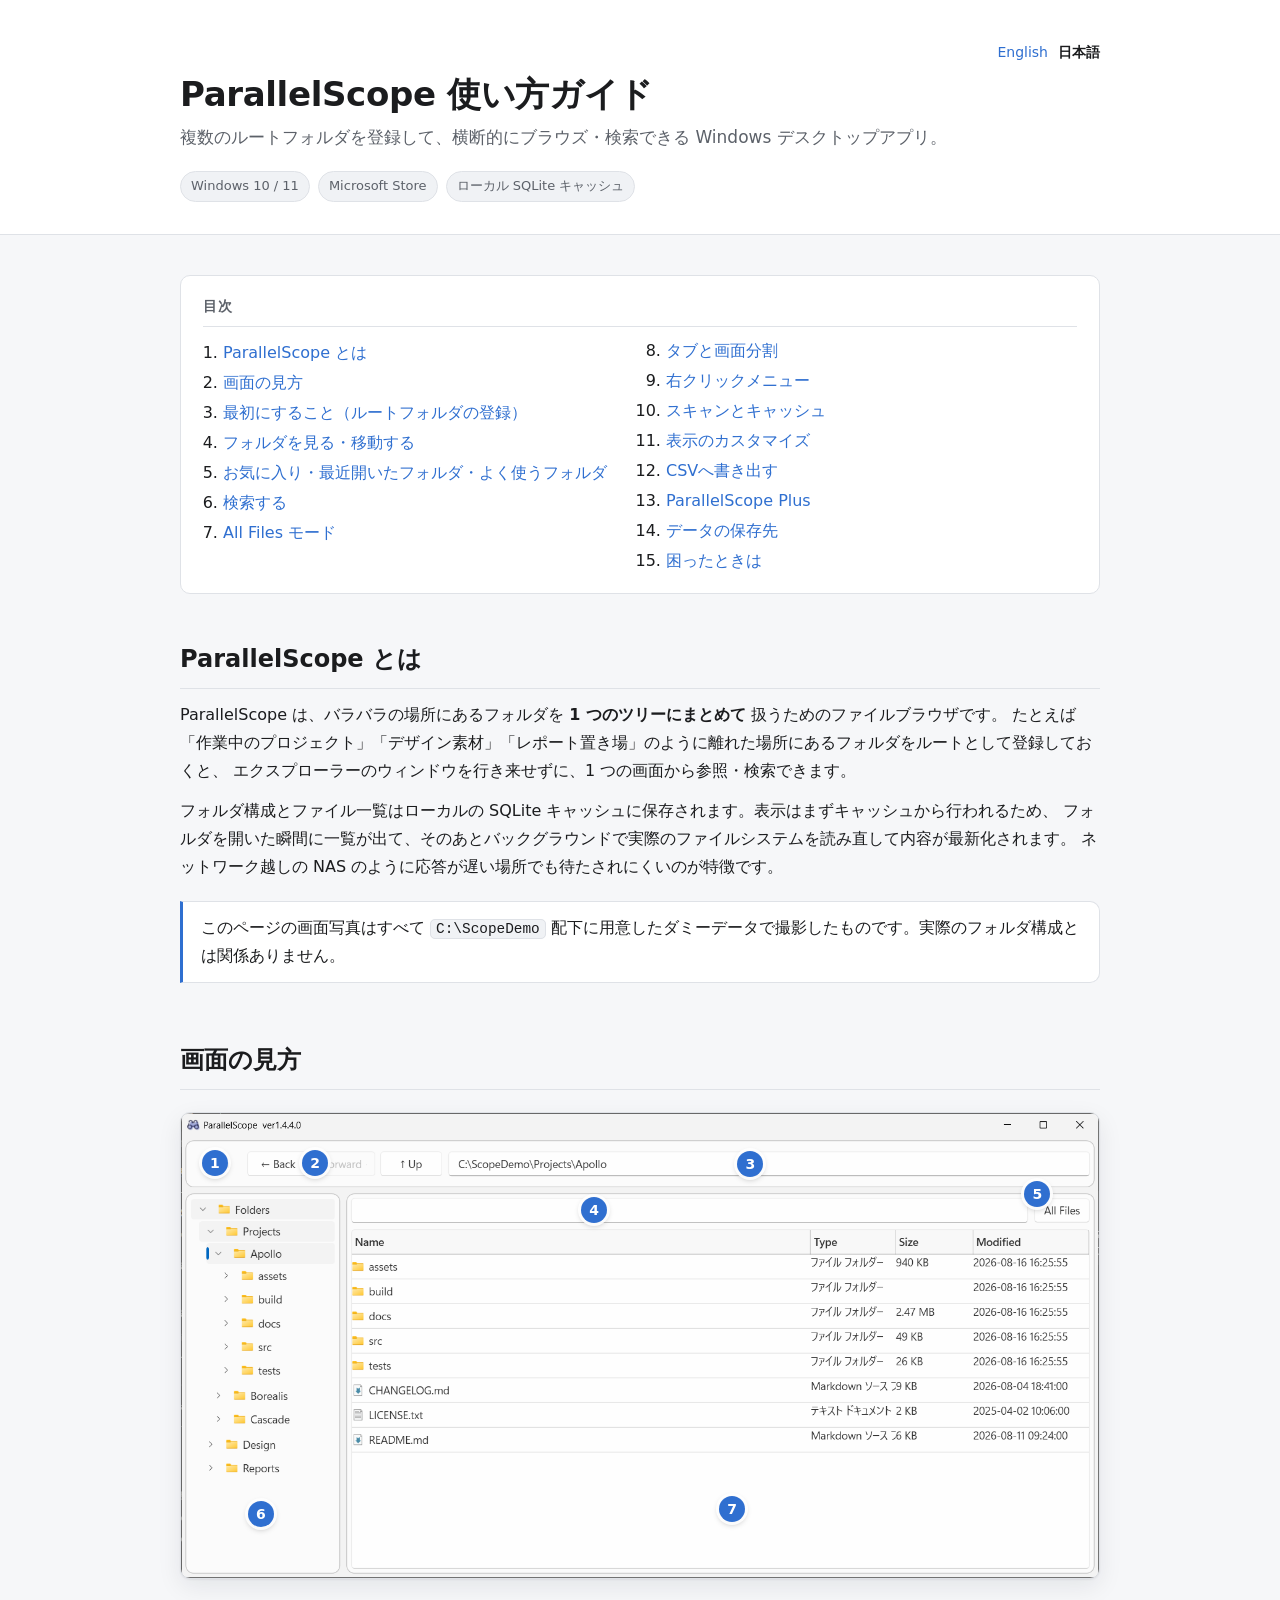
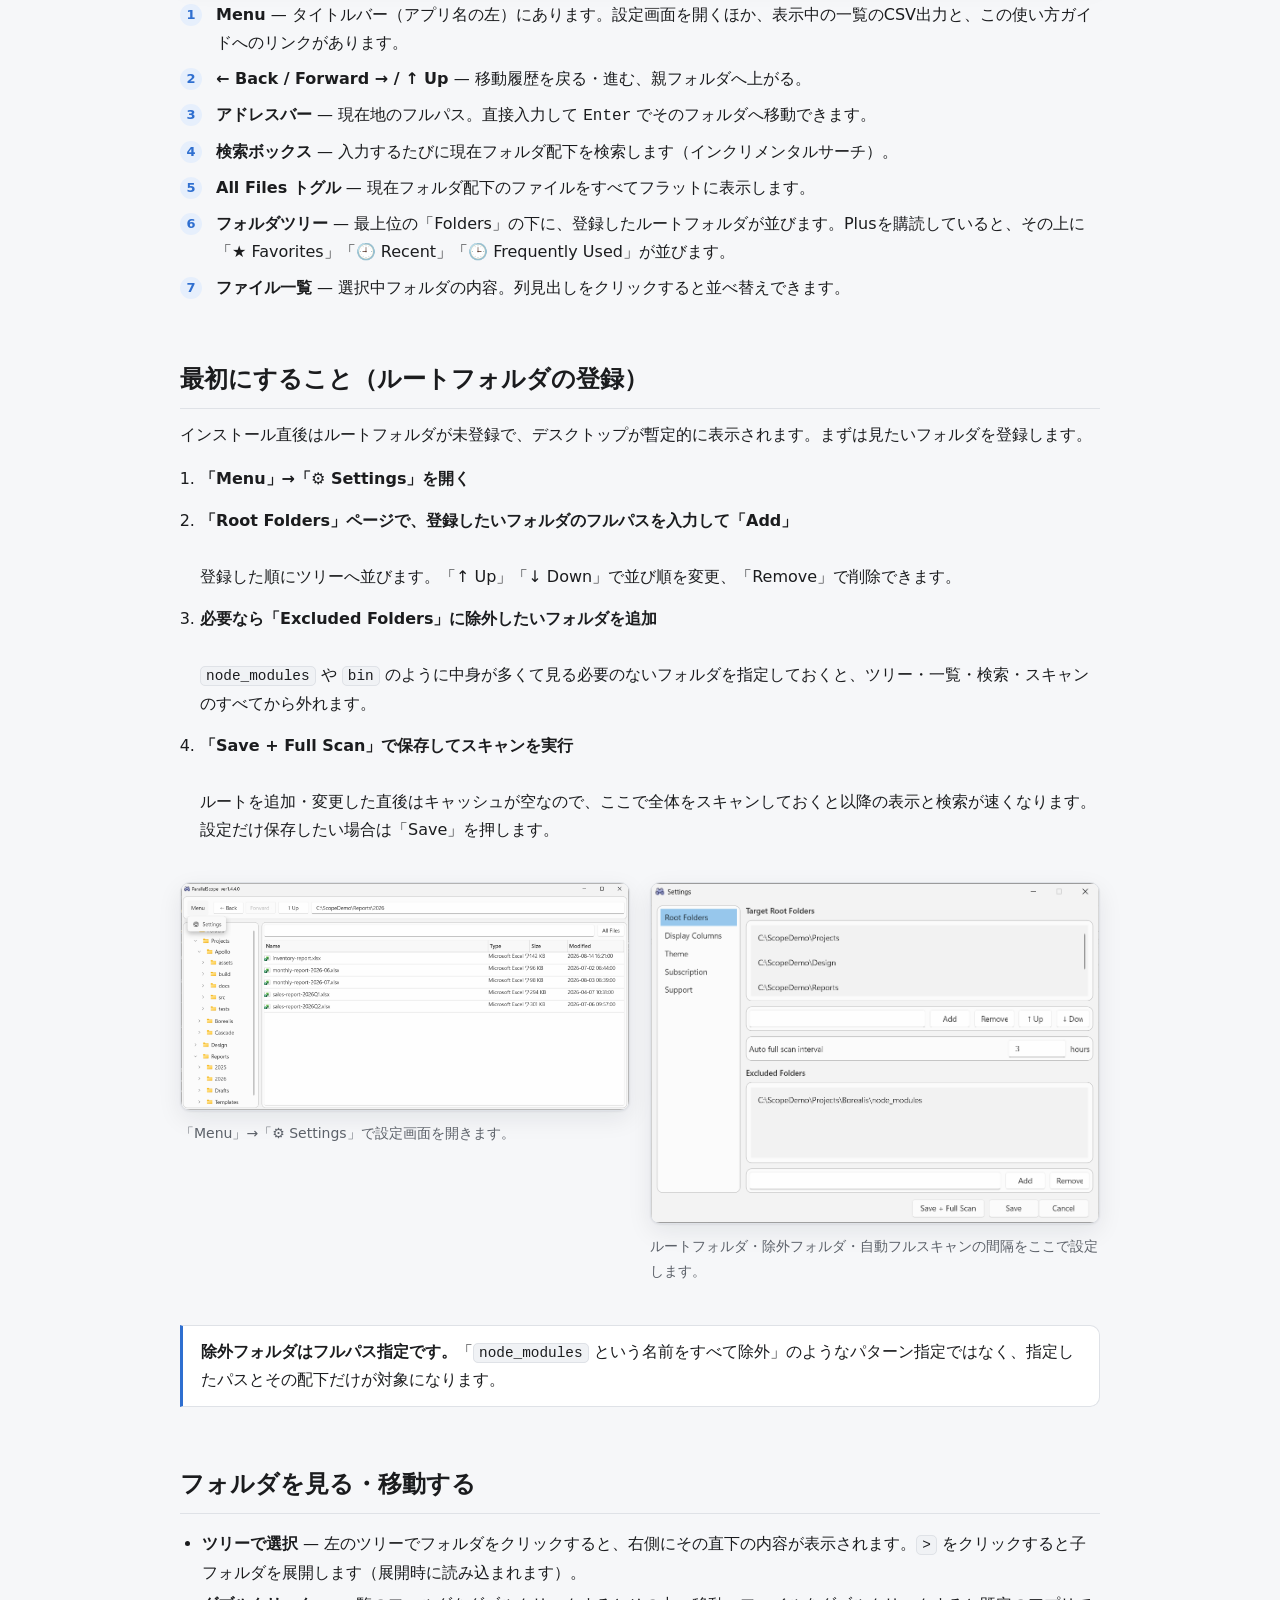
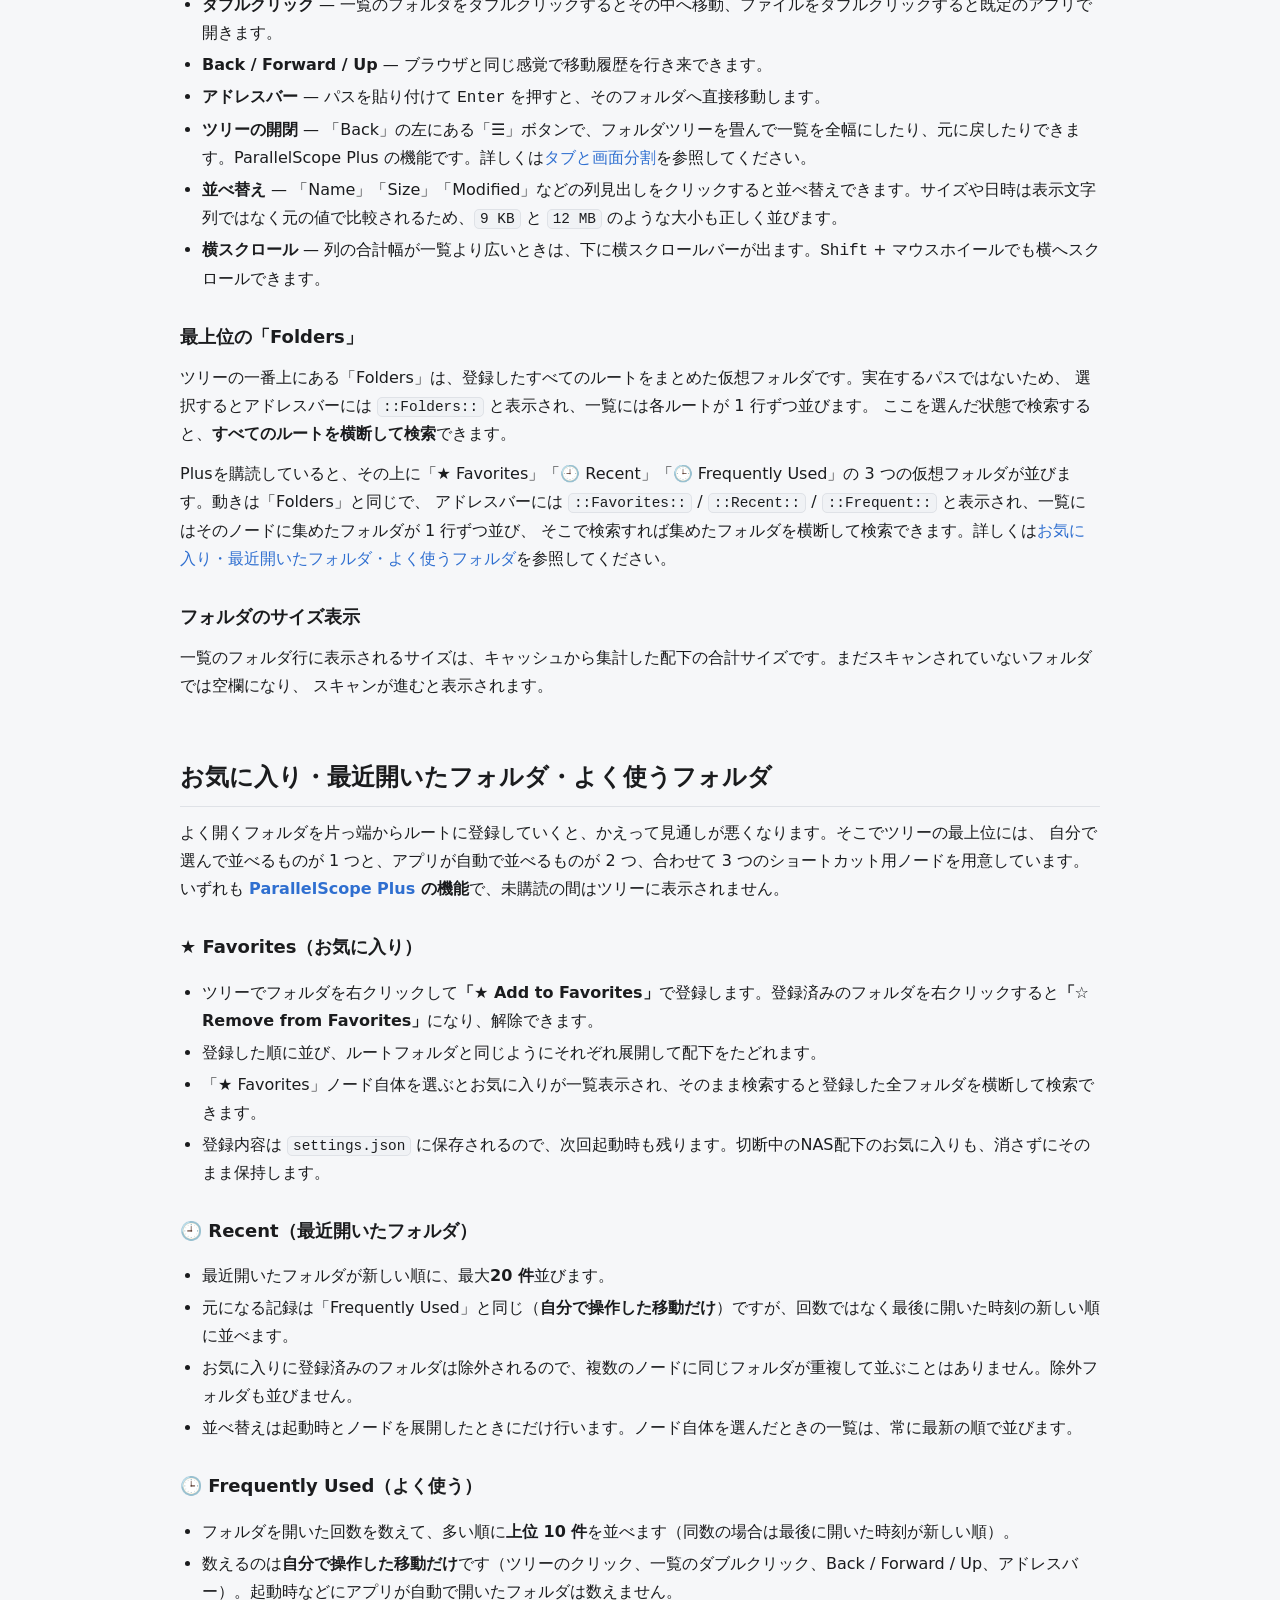
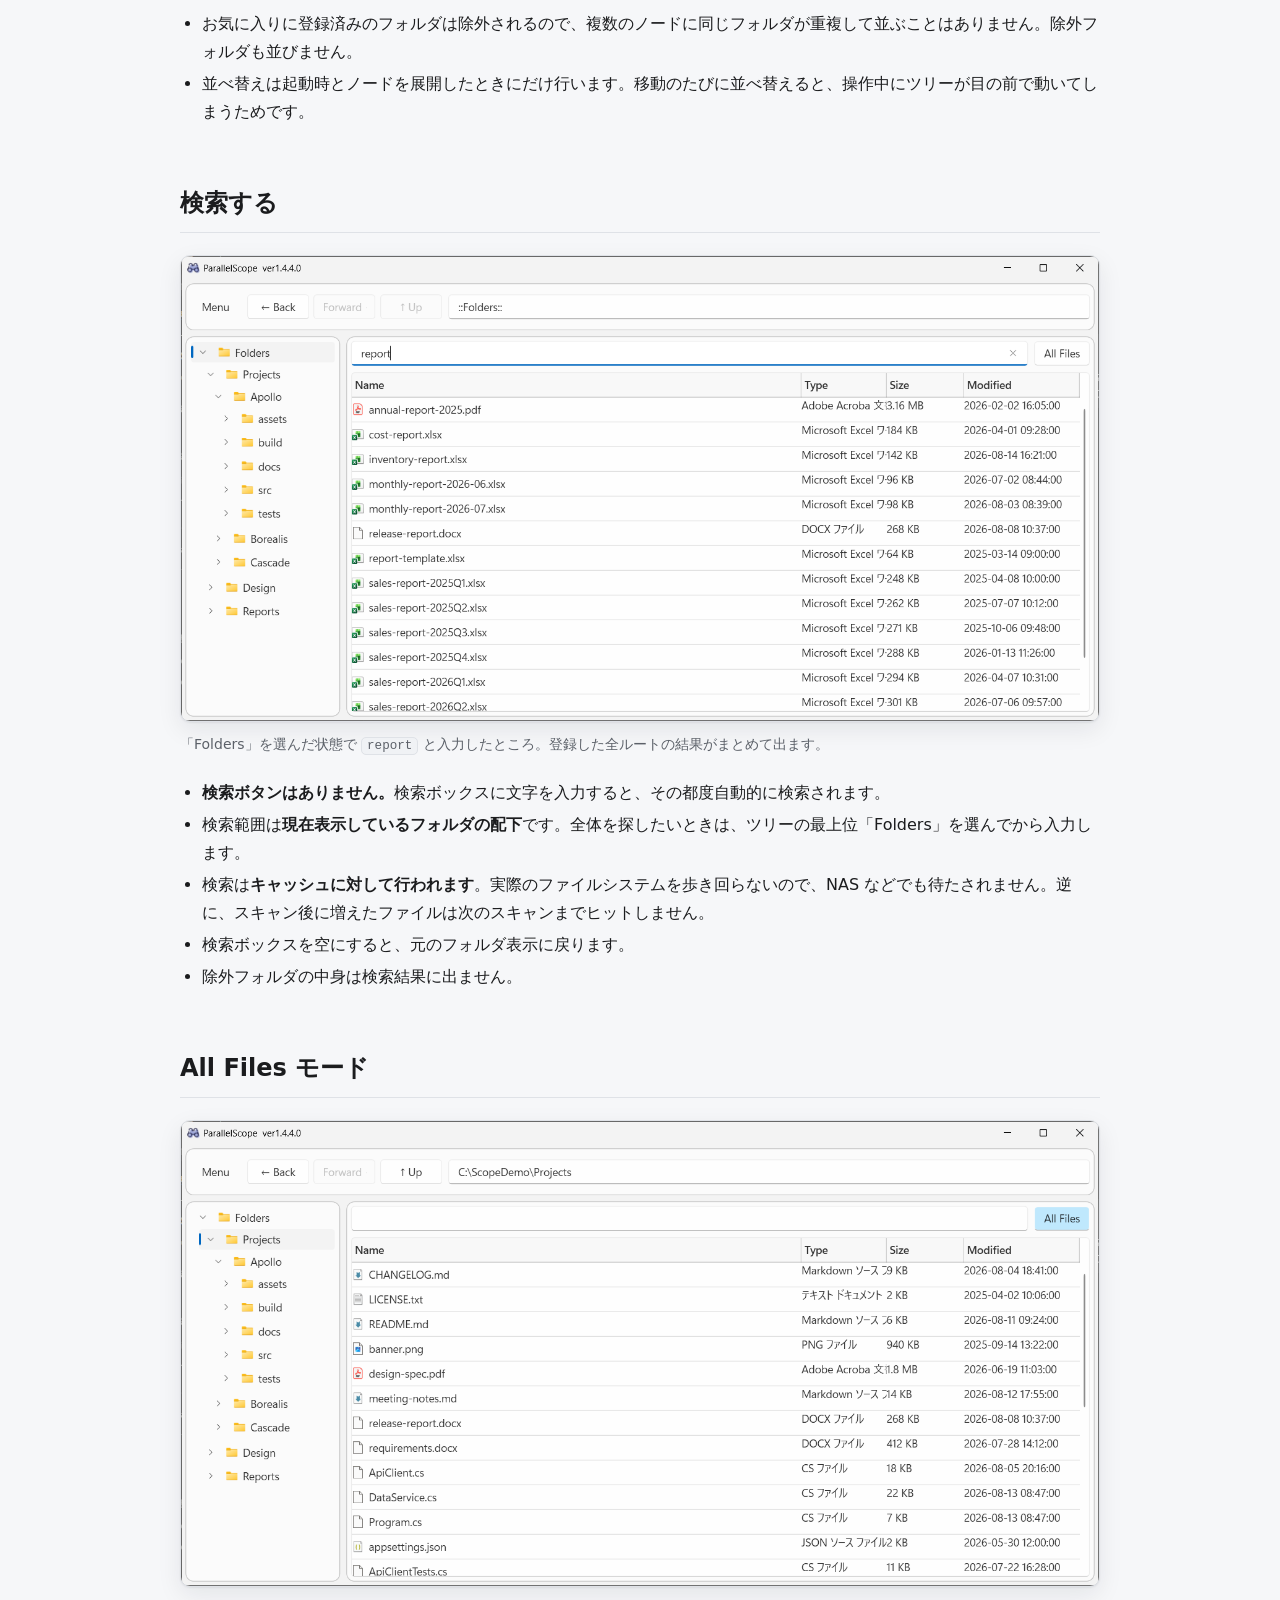
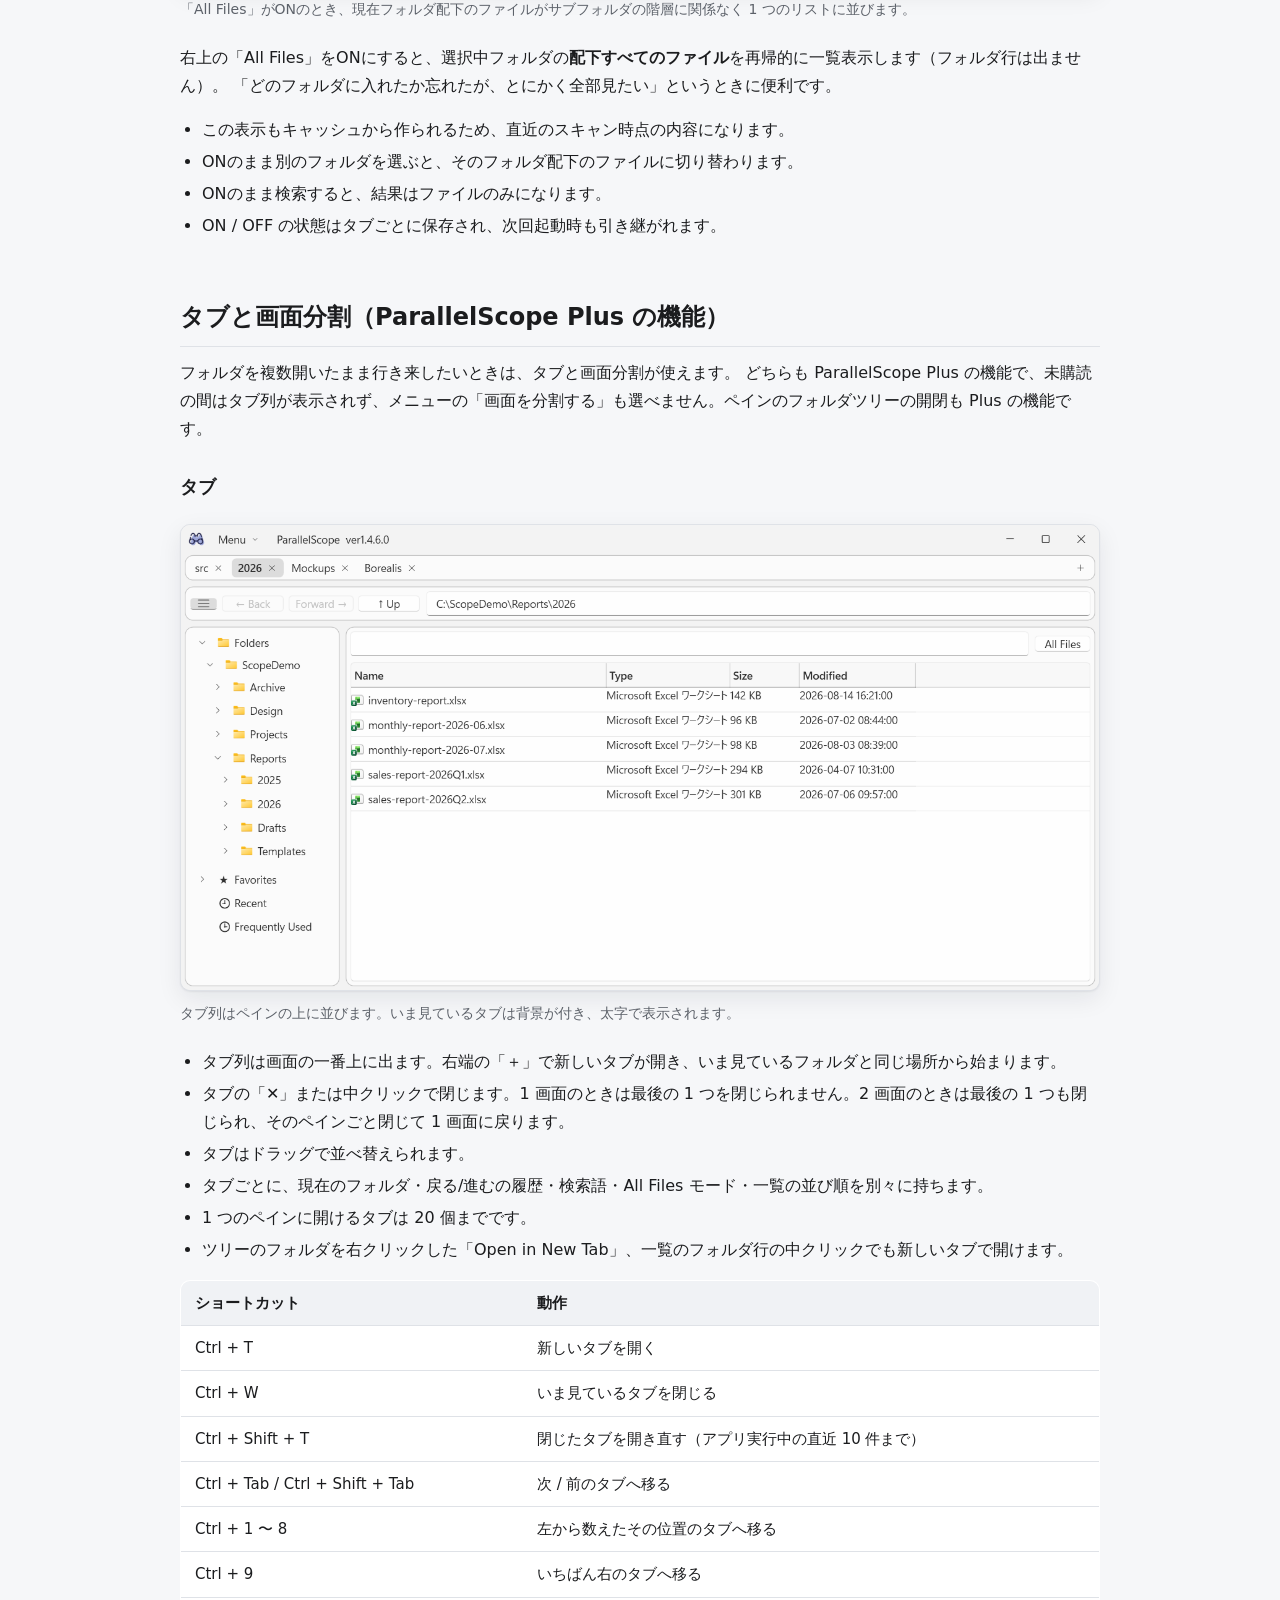
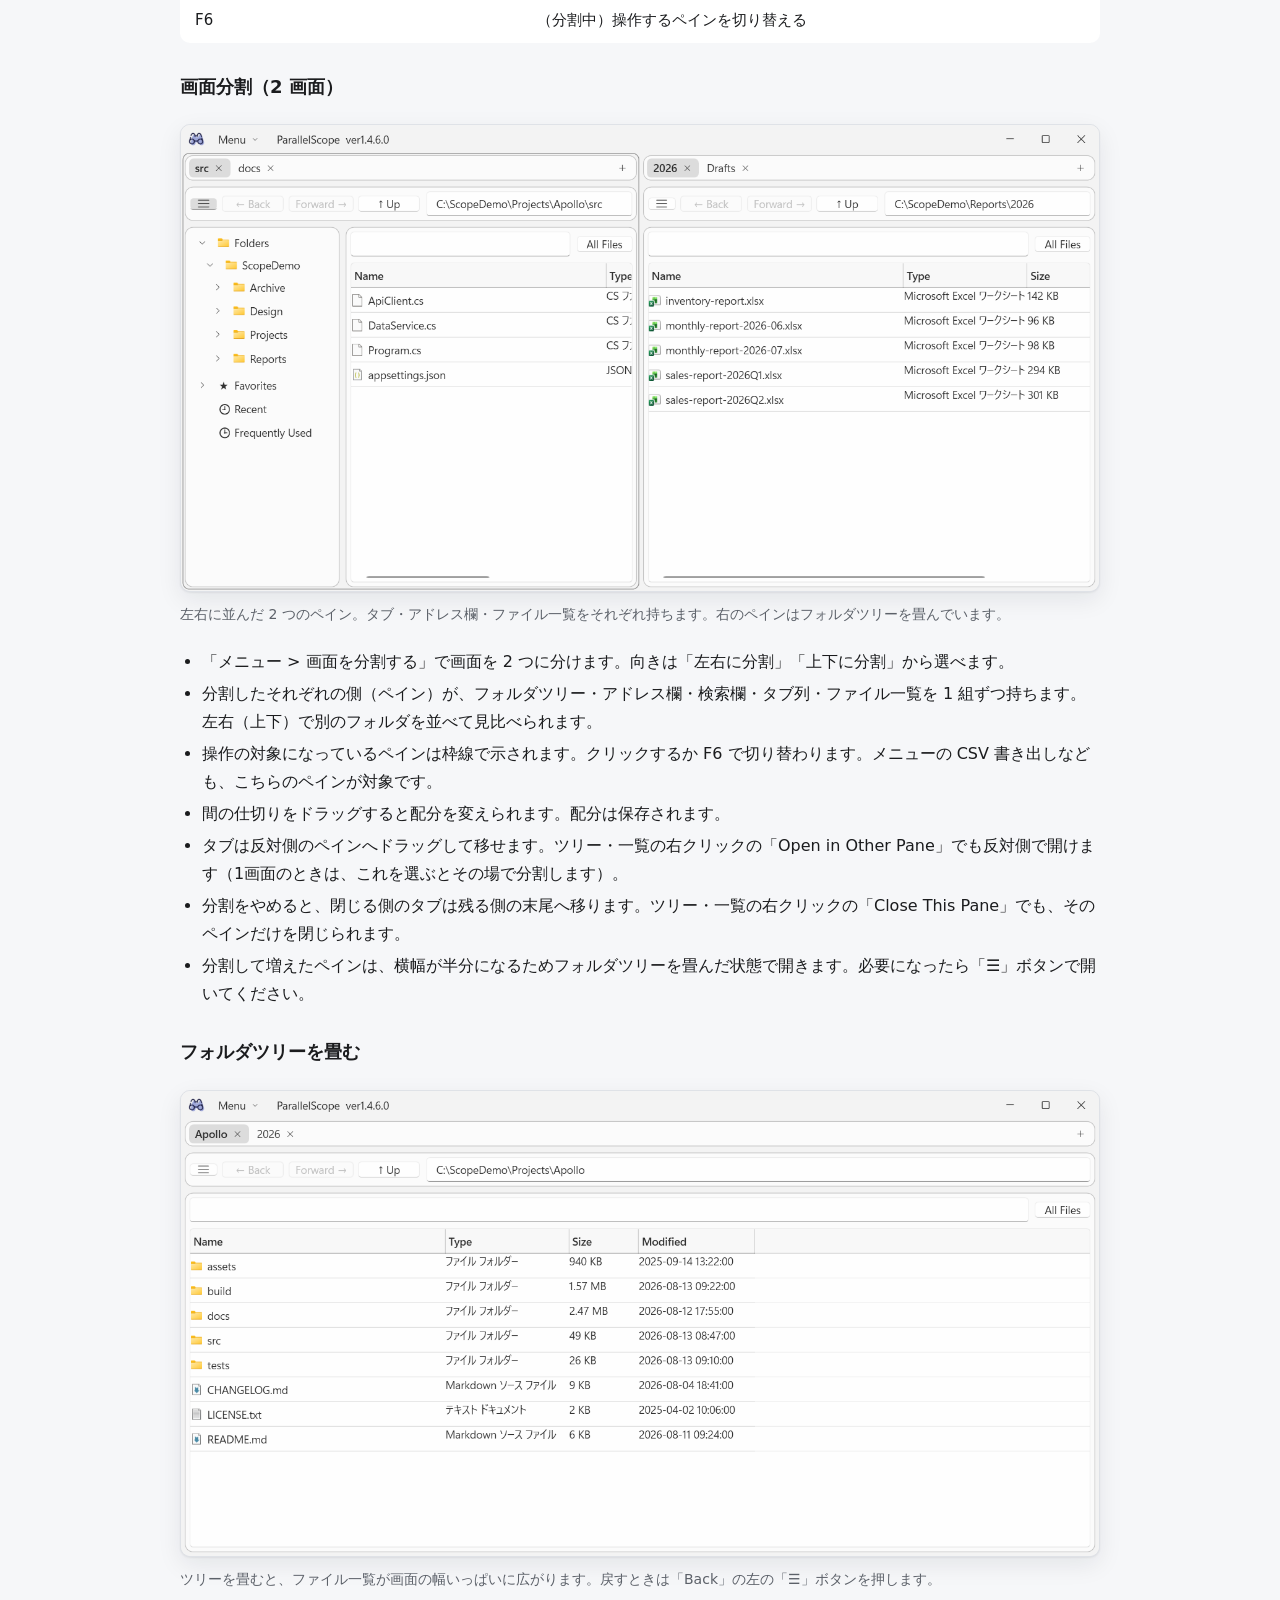
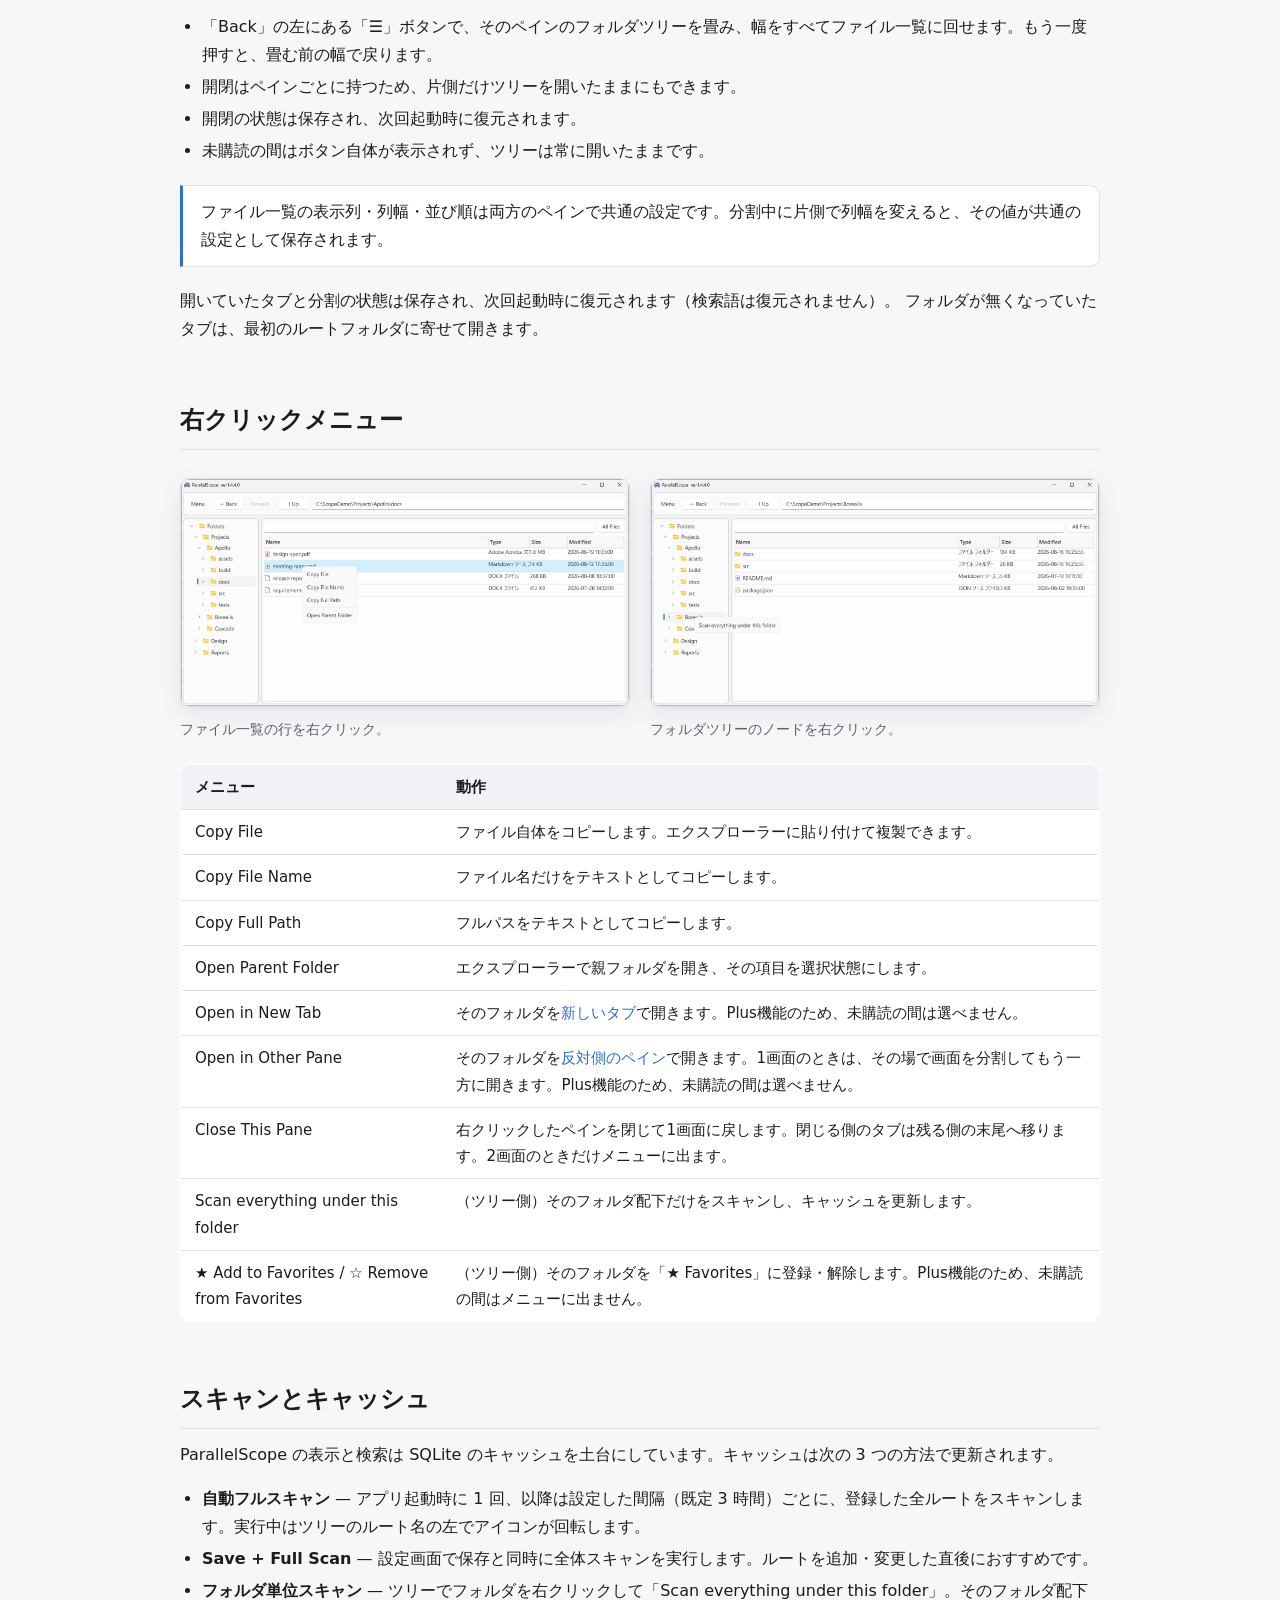
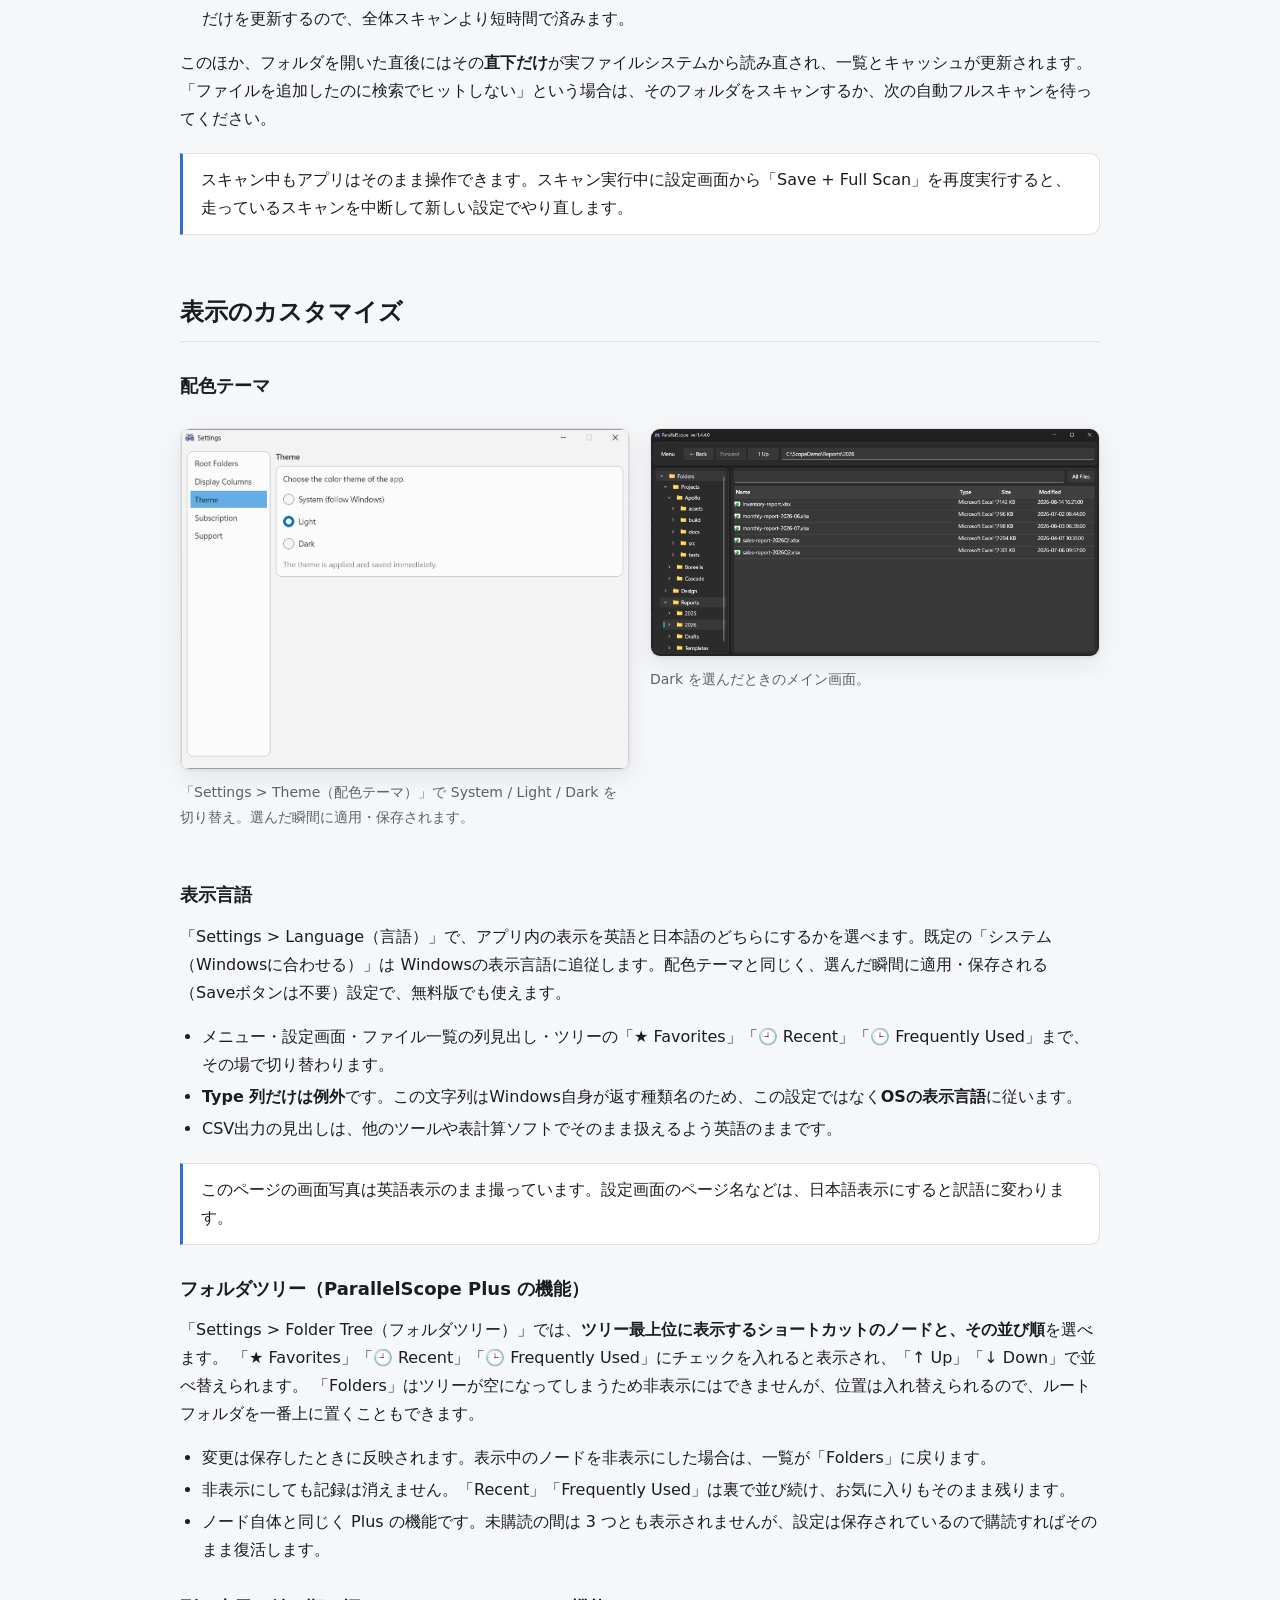
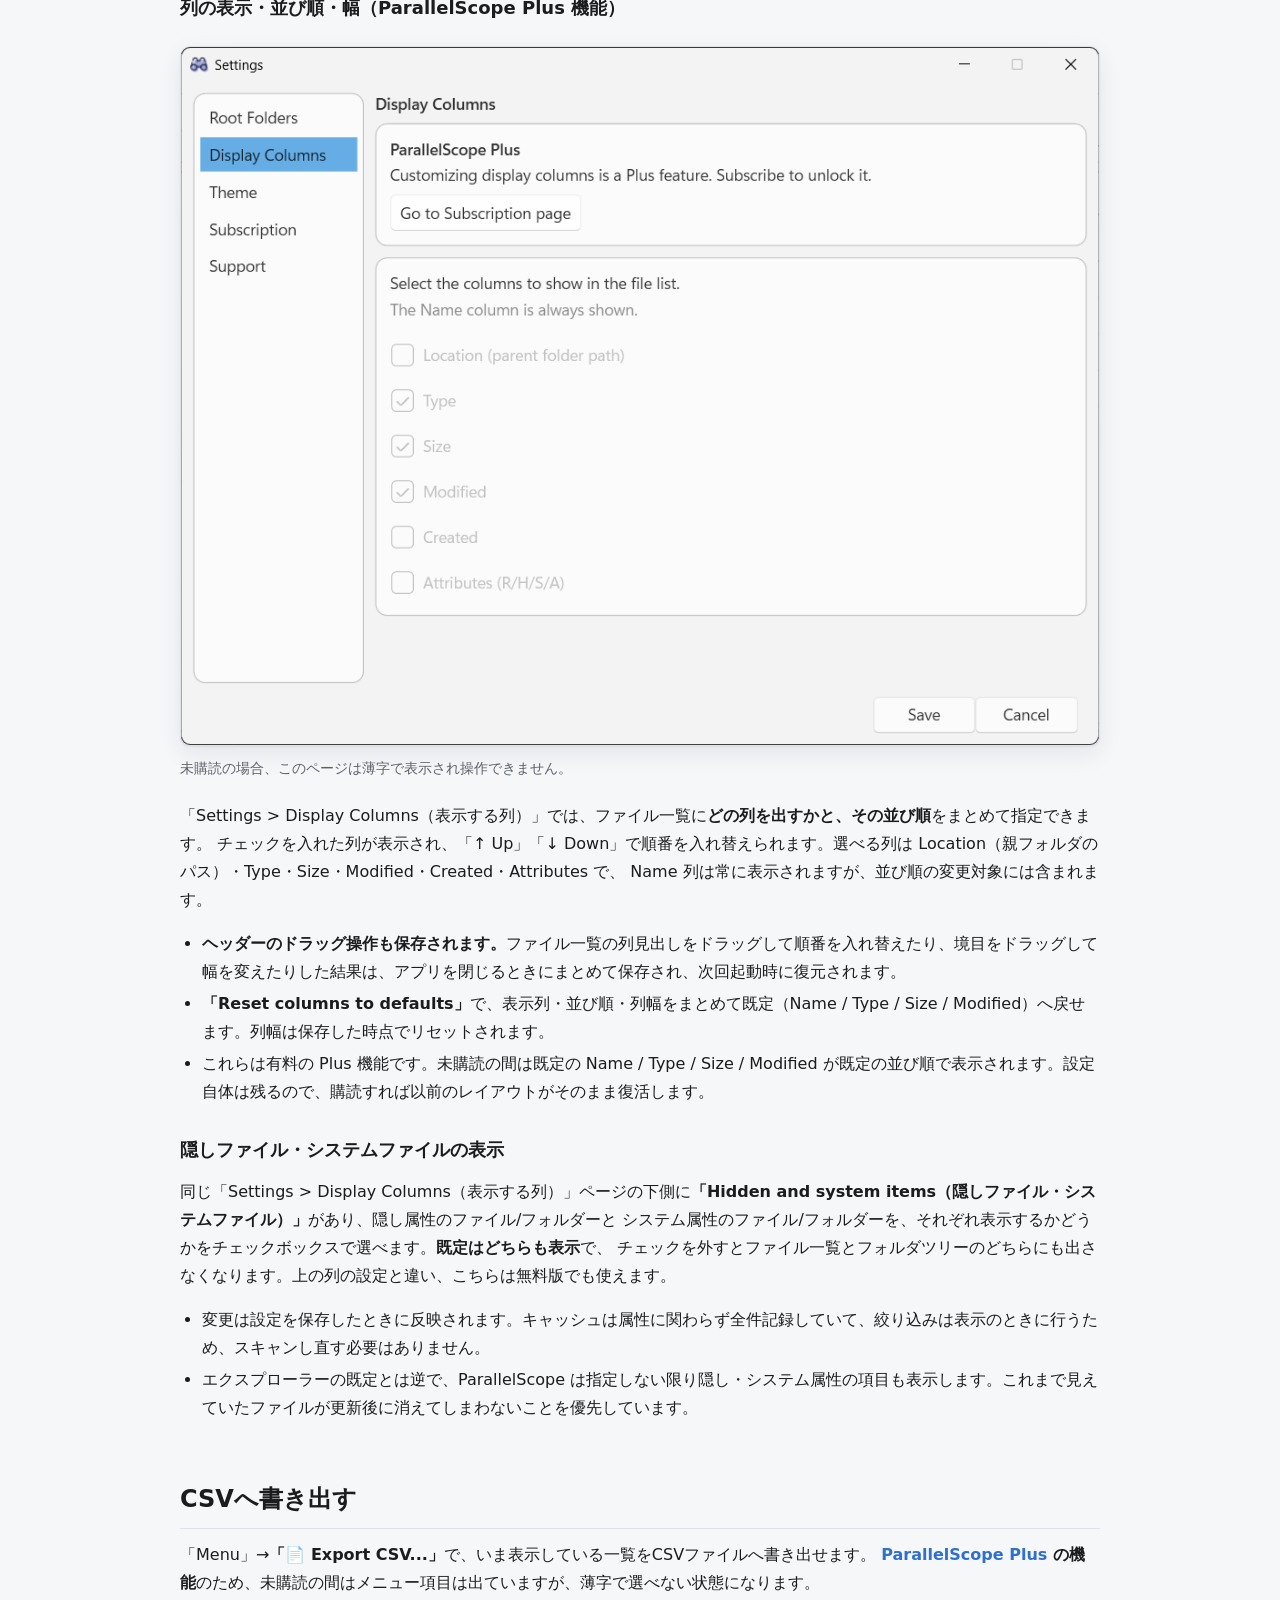
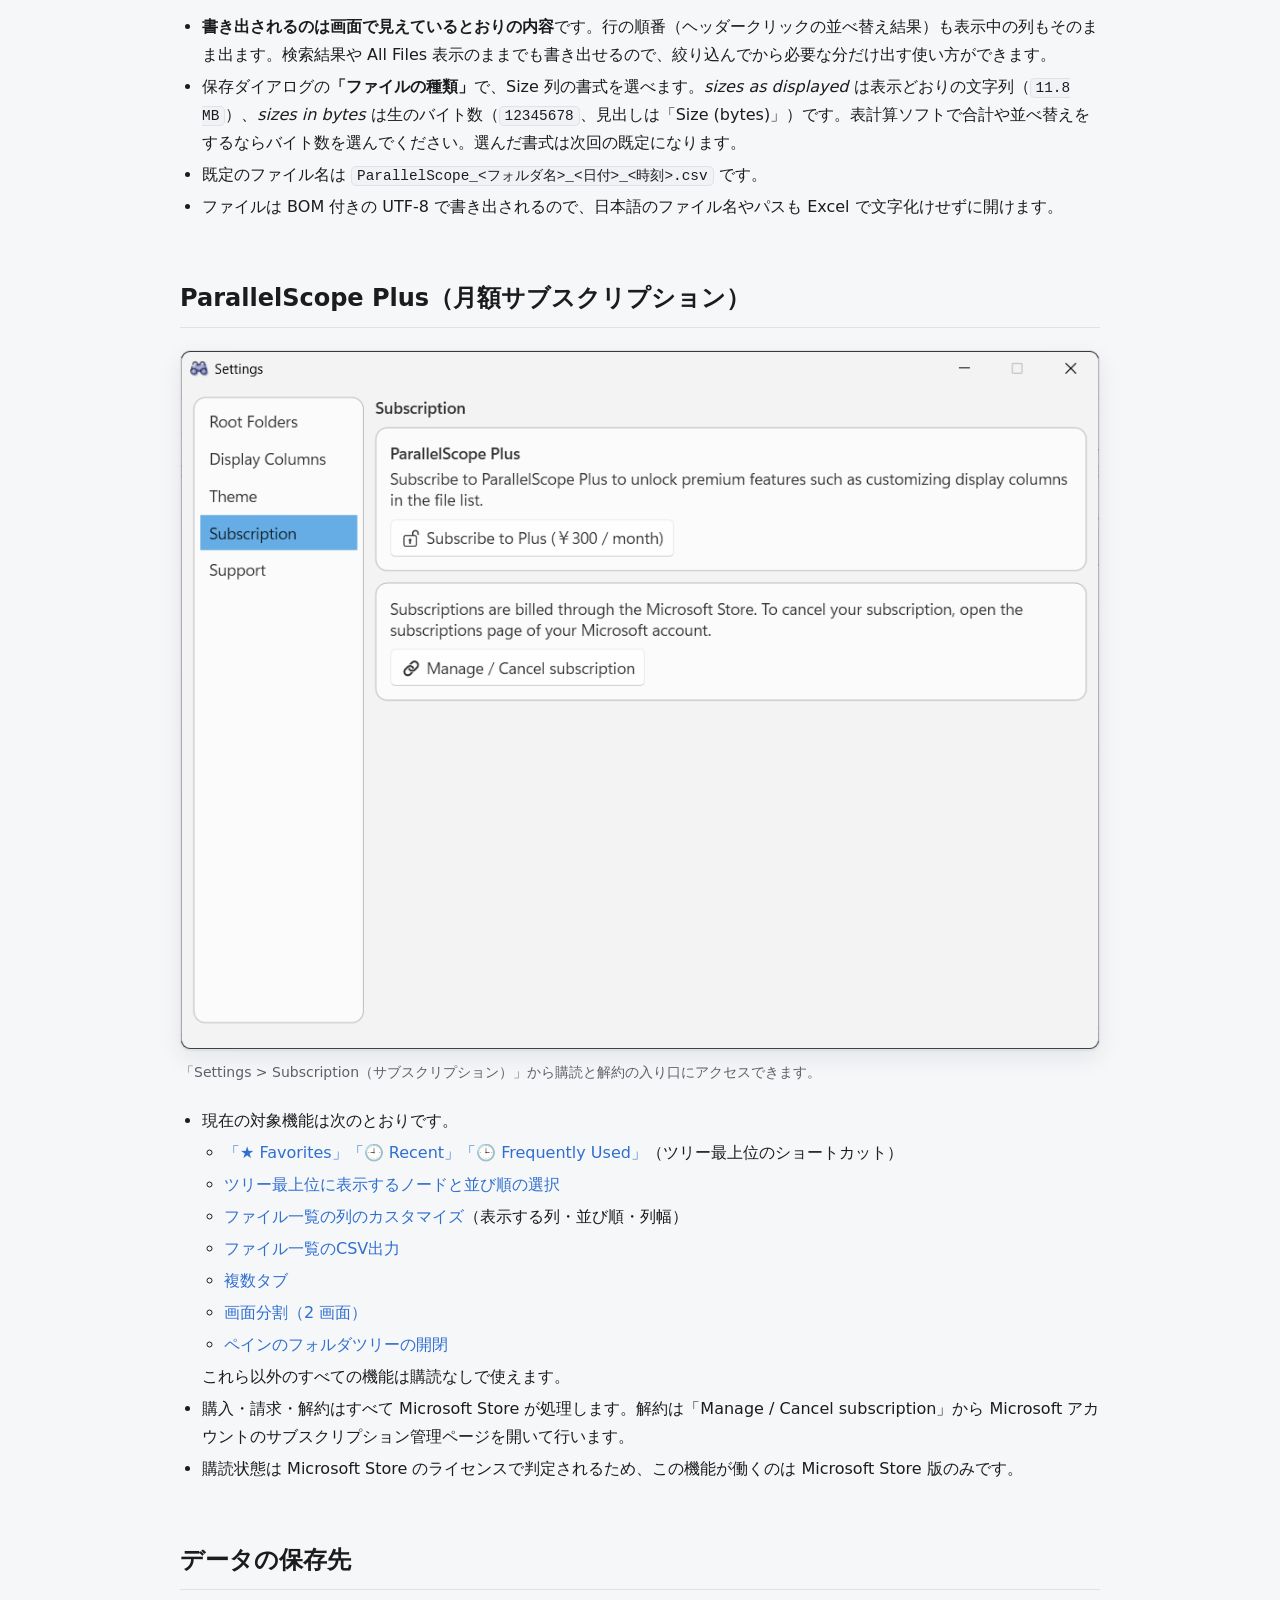
==== commit 6e46115a: "タブ・2画面・ツリー開閉をドキュメントへ反映する Co-Authored-By: Claude Opus 5 <noreply@anthropic.com>" ====
--- a/docs/index.ja.html
+++ b/docs/index.ja.html
@@ -1,4 +1,4 @@
-<!DOCTYPE html>
+﻿<!DOCTYPE html>
 <html lang="ja">
 <head>
 <meta charset="utf-8">
@@ -123,7 +123,9 @@
     <li><strong>ダブルクリック</strong> — 一覧のフォルダをダブルクリックするとその中へ移動、ファイルをダブルクリックすると既定のアプリで開きます。</li>
     <li><strong>Back / Forward / Up</strong> — ブラウザと同じ感覚で移動履歴を行き来できます。</li>
     <li><strong>アドレスバー</strong> — パスを貼り付けて <kbd>Enter</kbd> を押すと、そのフォルダへ直接移動します。</li>
+    <li><strong>ツリーの開閉</strong> — 「Back」の左にある「☰」ボタンで、フォルダツリーを畳んで一覧を全幅にしたり、元に戻したりできます。ParallelScope Plus の機能です。詳しくは<a href="#tabs">タブと画面分割</a>を参照してください。</li>
     <li><strong>並べ替え</strong> — 「Name」「Size」「Modified」などの列見出しをクリックすると並べ替えできます。サイズや日時は表示文字列ではなく元の値で比較されるため、<code>9 KB</code> と <code>12 MB</code> のような大小も正しく並びます。</li>
+    <li><strong>横スクロール</strong> — 列の合計幅が一覧より広いときは、下に横スクロールバーが出ます。<kbd>Shift</kbd> + マウスホイールでも横へスクロールできます。</li>
   </ul>
 
   <h3>最上位の「Folders」</h3>
@@ -215,10 +217,14 @@
   <h2>タブと画面分割（ParallelScope Plus の機能）</h2>
   <p>
     フォルダを複数開いたまま行き来したいときは、タブと画面分割が使えます。
-    どちらも ParallelScope Plus の機能で、未購読の間はタブ列が表示されず、メニューの「画面を分割する」も選べません。
+    どちらも ParallelScope Plus の機能で、未購読の間はタブ列が表示されず、メニューの「画面を分割する」も選べません。ペインのフォルダツリーの開閉も Plus の機能です。
   </p>
 
   <h3>タブ</h3>
+  <figure>
+    <a href="images/12-tabs.png"><img src="images/12-tabs.png" alt="タブを4つ開いた状態"></a>
+    <figcaption>タブ列はペインの上に並びます。いま見ているタブは背景が付き、太字で表示されます。</figcaption>
+  </figure>
   <ul>
     <li>タブ列は画面の一番上に出ます。右端の「＋」で新しいタブが開き、いま見ているフォルダと同じ場所から始まります。</li>
     <li>タブの「✕」または中クリックで閉じます。1 画面のときは最後の 1 つを閉じられません。2 画面のときは最後の 1 つも閉じられ、そのペインごと閉じて 1 画面に戻ります。</li>
@@ -243,6 +249,10 @@
   </div>
 
   <h3>画面分割（2 画面）</h3>
+  <figure>
+    <a href="images/13-split-view.png"><img src="images/13-split-view.png" alt="左右に分割した2画面表示"></a>
+    <figcaption>左右に並んだ 2 つのペイン。タブ・アドレス欄・ファイル一覧をそれぞれ持ちます。右のペインはフォルダツリーを畳んでいます。</figcaption>
+  </figure>
   <ul>
     <li>「メニュー &gt; 画面を分割する」で画面を 2 つに分けます。向きは「左右に分割」「上下に分割」から選べます。</li>
     <li>分割したそれぞれの側（ペイン）が、フォルダツリー・アドレス欄・検索欄・タブ列・ファイル一覧を 1 組ずつ持ちます。左右（上下）で別のフォルダを並べて見比べられます。</li>
@@ -250,6 +260,19 @@
     <li>間の仕切りをドラッグすると配分を変えられます。配分は保存されます。</li>
     <li>タブは反対側のペインへドラッグして移せます。ツリー・一覧の右クリックの「Open in Other Pane」でも反対側で開けます（1画面のときは、これを選ぶとその場で分割します）。</li>
     <li>分割をやめると、閉じる側のタブは残る側の末尾へ移ります。ツリー・一覧の右クリックの「Close This Pane」でも、そのペインだけを閉じられます。</li>
+    <li>分割して増えたペインは、横幅が半分になるためフォルダツリーを畳んだ状態で開きます。必要になったら「☰」ボタンで開いてください。</li>
+  </ul>
+
+  <h3>フォルダツリーを畳む</h3>
+  <figure>
+    <a href="images/14-tree-collapsed.png"><img src="images/14-tree-collapsed.png" alt="フォルダツリーを畳んだ状態"></a>
+    <figcaption>ツリーを畳むと、ファイル一覧が画面の幅いっぱいに広がります。戻すときは「Back」の左の「☰」ボタンを押します。</figcaption>
+  </figure>
+  <ul>
+    <li>「Back」の左にある「☰」ボタンで、そのペインのフォルダツリーを畳み、幅をすべてファイル一覧に回せます。もう一度押すと、畳む前の幅で戻ります。</li>
+    <li>開閉はペインごとに持つため、片側だけツリーを開いたままにもできます。</li>
+    <li>開閉の状態は保存され、次回起動時に復元されます。</li>
+    <li>未購読の間はボタン自体が表示されず、ツリーは常に開いたままです。</li>
   </ul>
   <div class="note">
     <p>ファイル一覧の表示列・列幅・並び順は両方のペインで共通の設定です。分割中に片側で列幅を変えると、その値が共通の設定として保存されます。</p>
@@ -407,6 +430,7 @@
         <li><a href="#csv">ファイル一覧のCSV出力</a></li>
         <li><a href="#tabs">複数タブ</a></li>
         <li><a href="#tabs">画面分割（2 画面）</a></li>
+        <li><a href="#tabs">ペインのフォルダツリーの開閉</a></li>
       </ul>
       これら以外のすべての機能は購読なしで使えます。</li>
     <li>購入・請求・解約はすべて Microsoft Store が処理します。解約は「Manage / Cancel subscription」から Microsoft アカウントのサブスクリプション管理ページを開いて行います。</li>
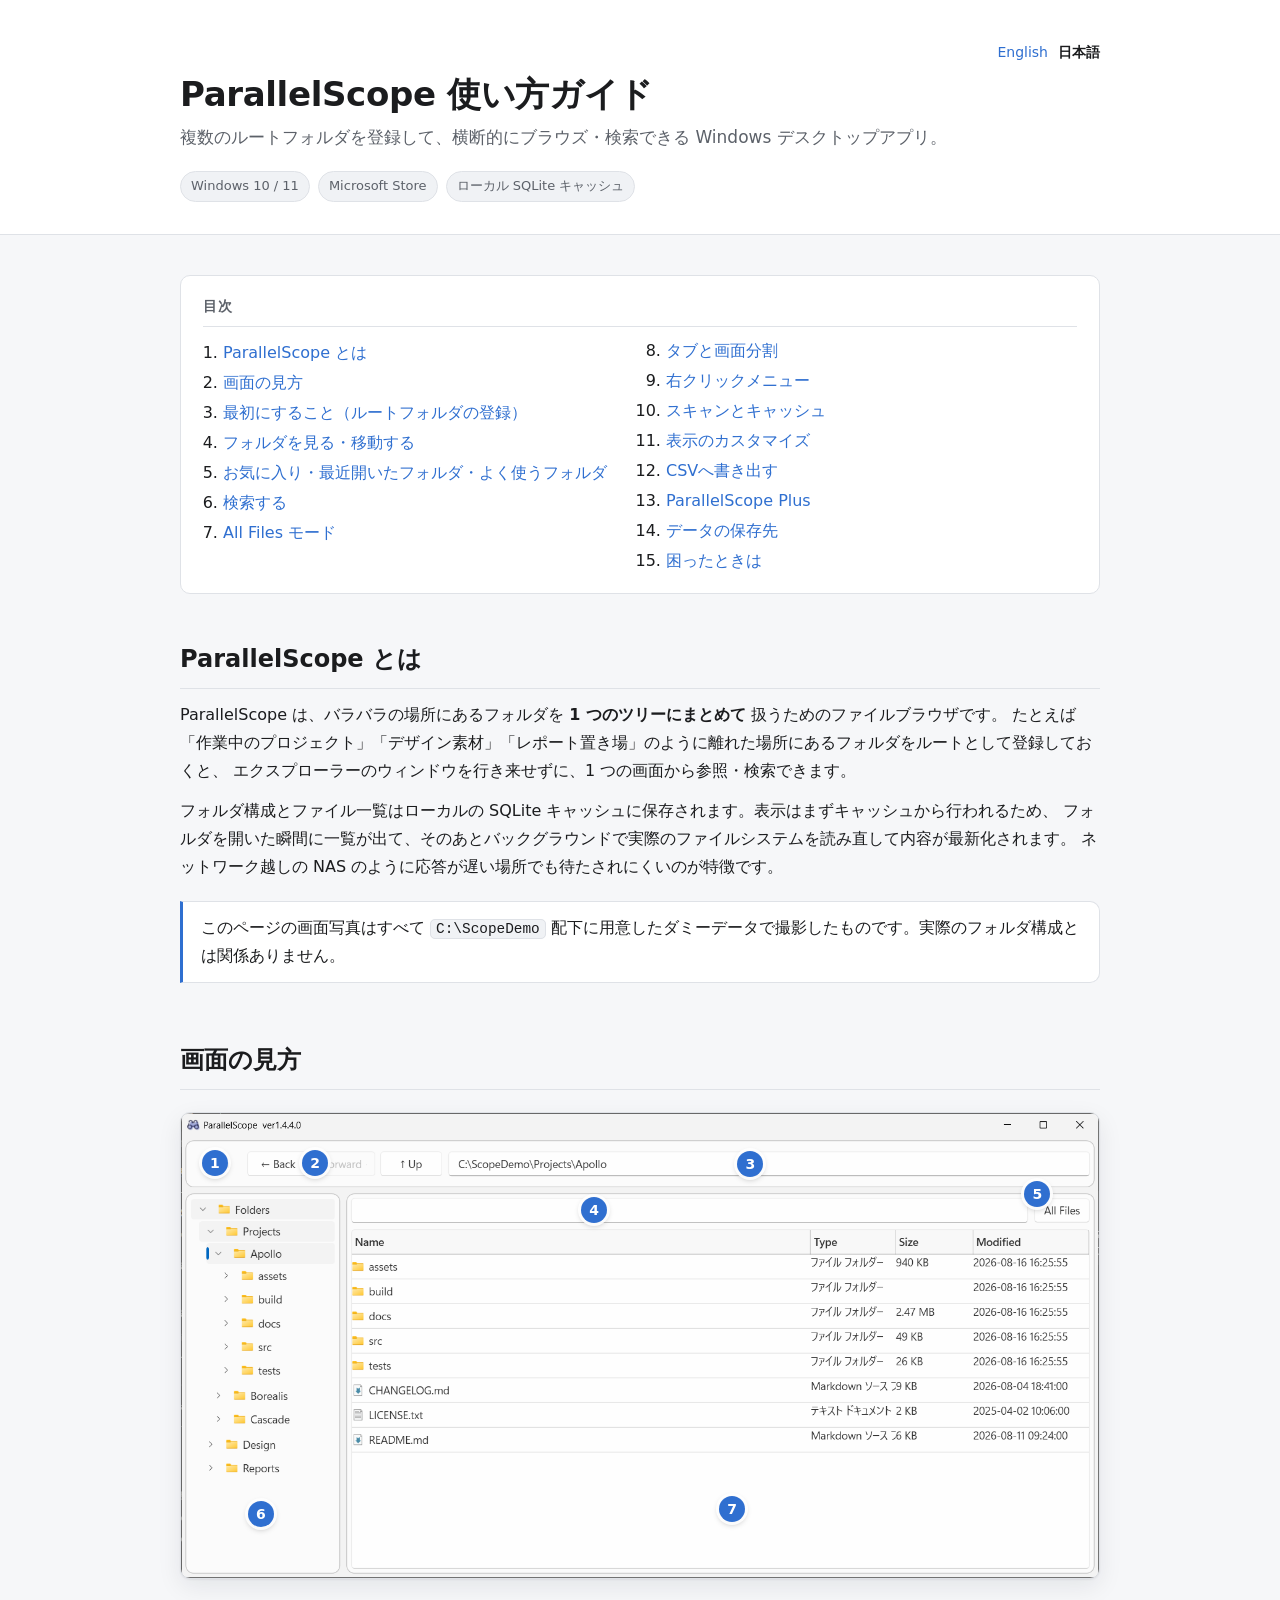
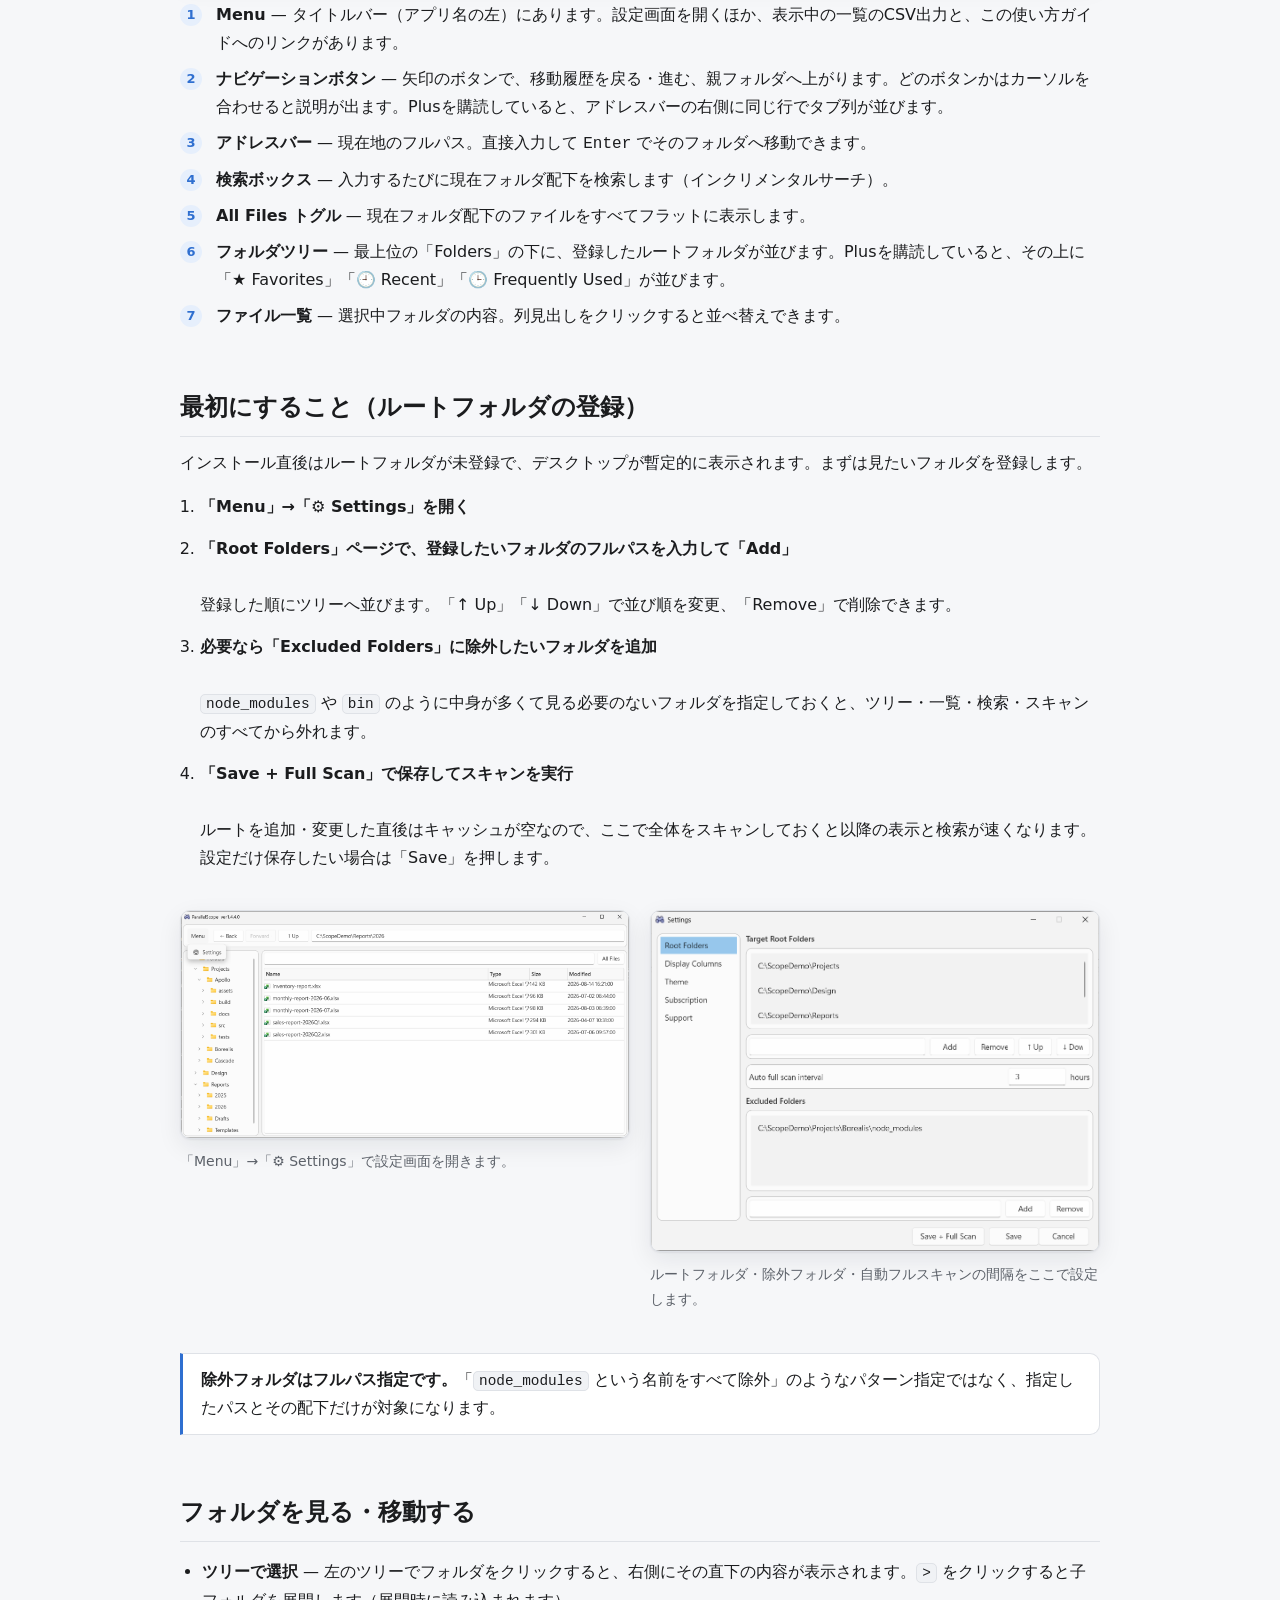
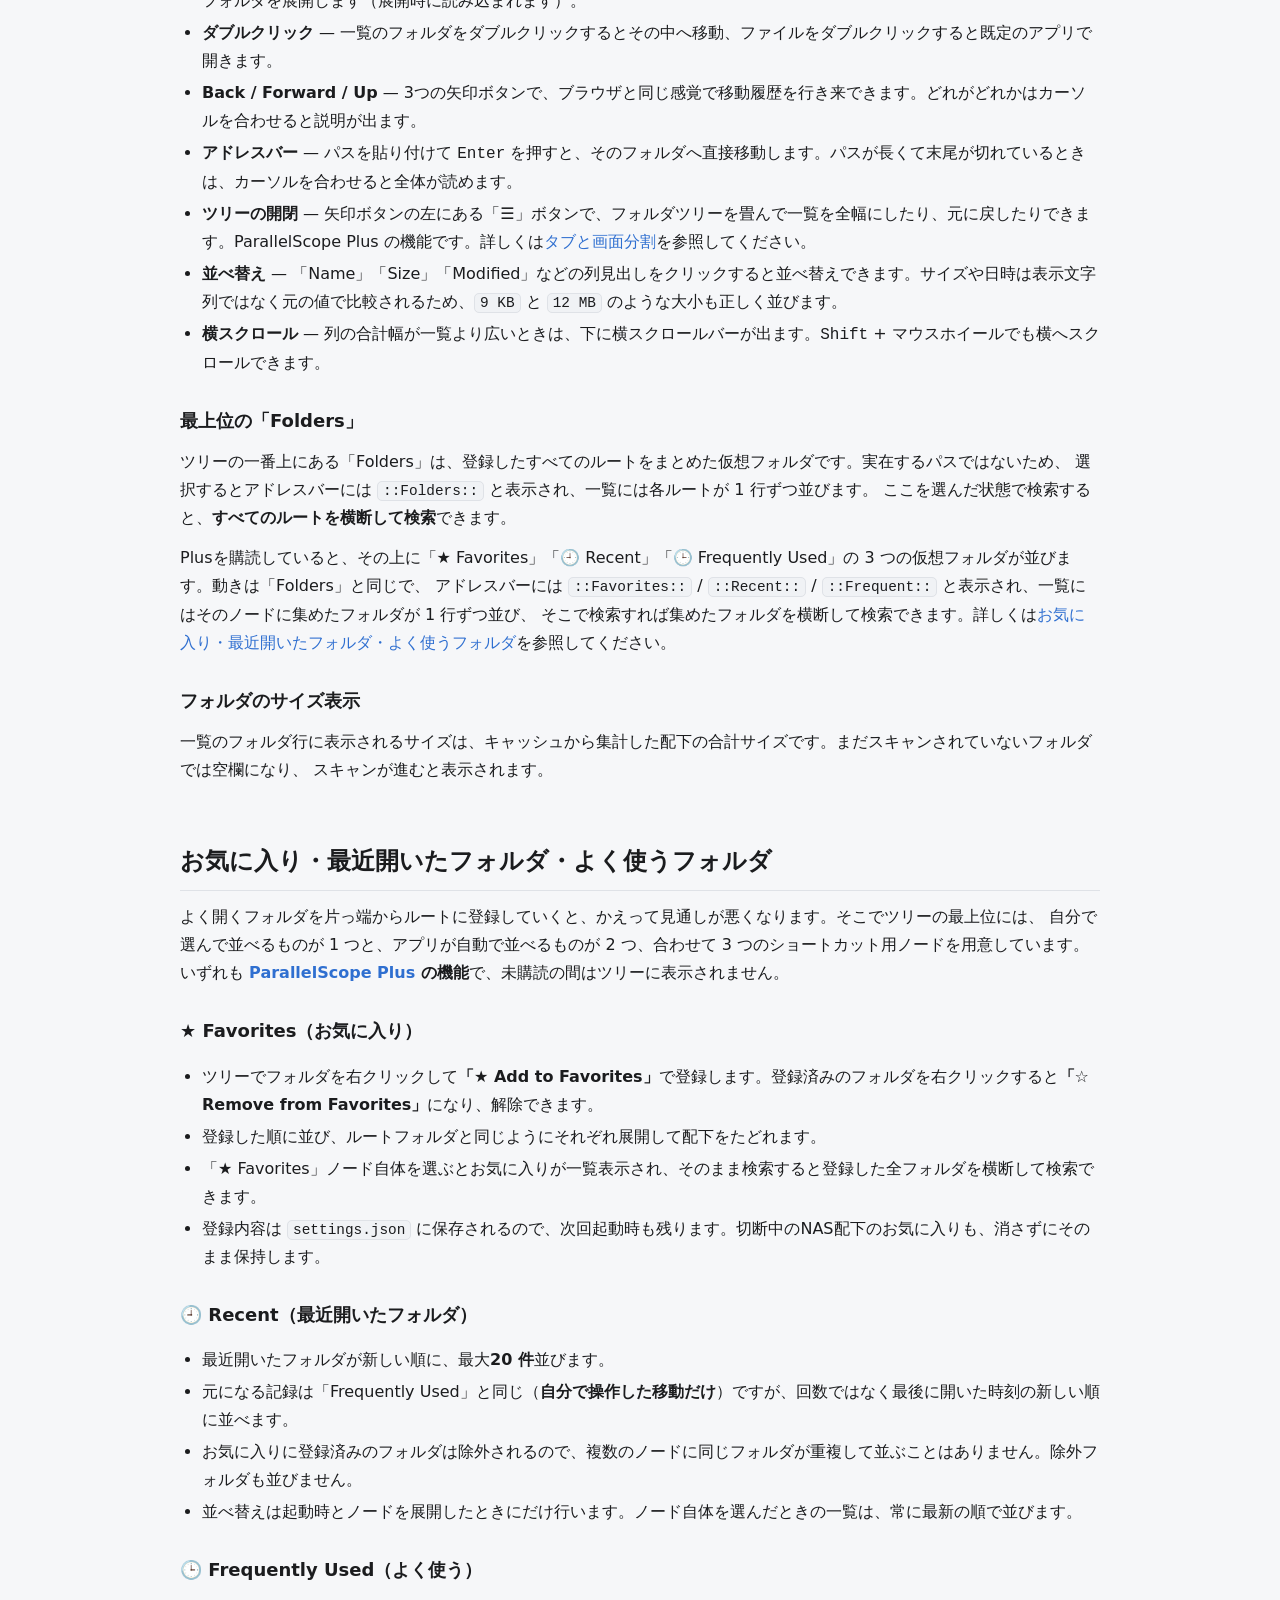
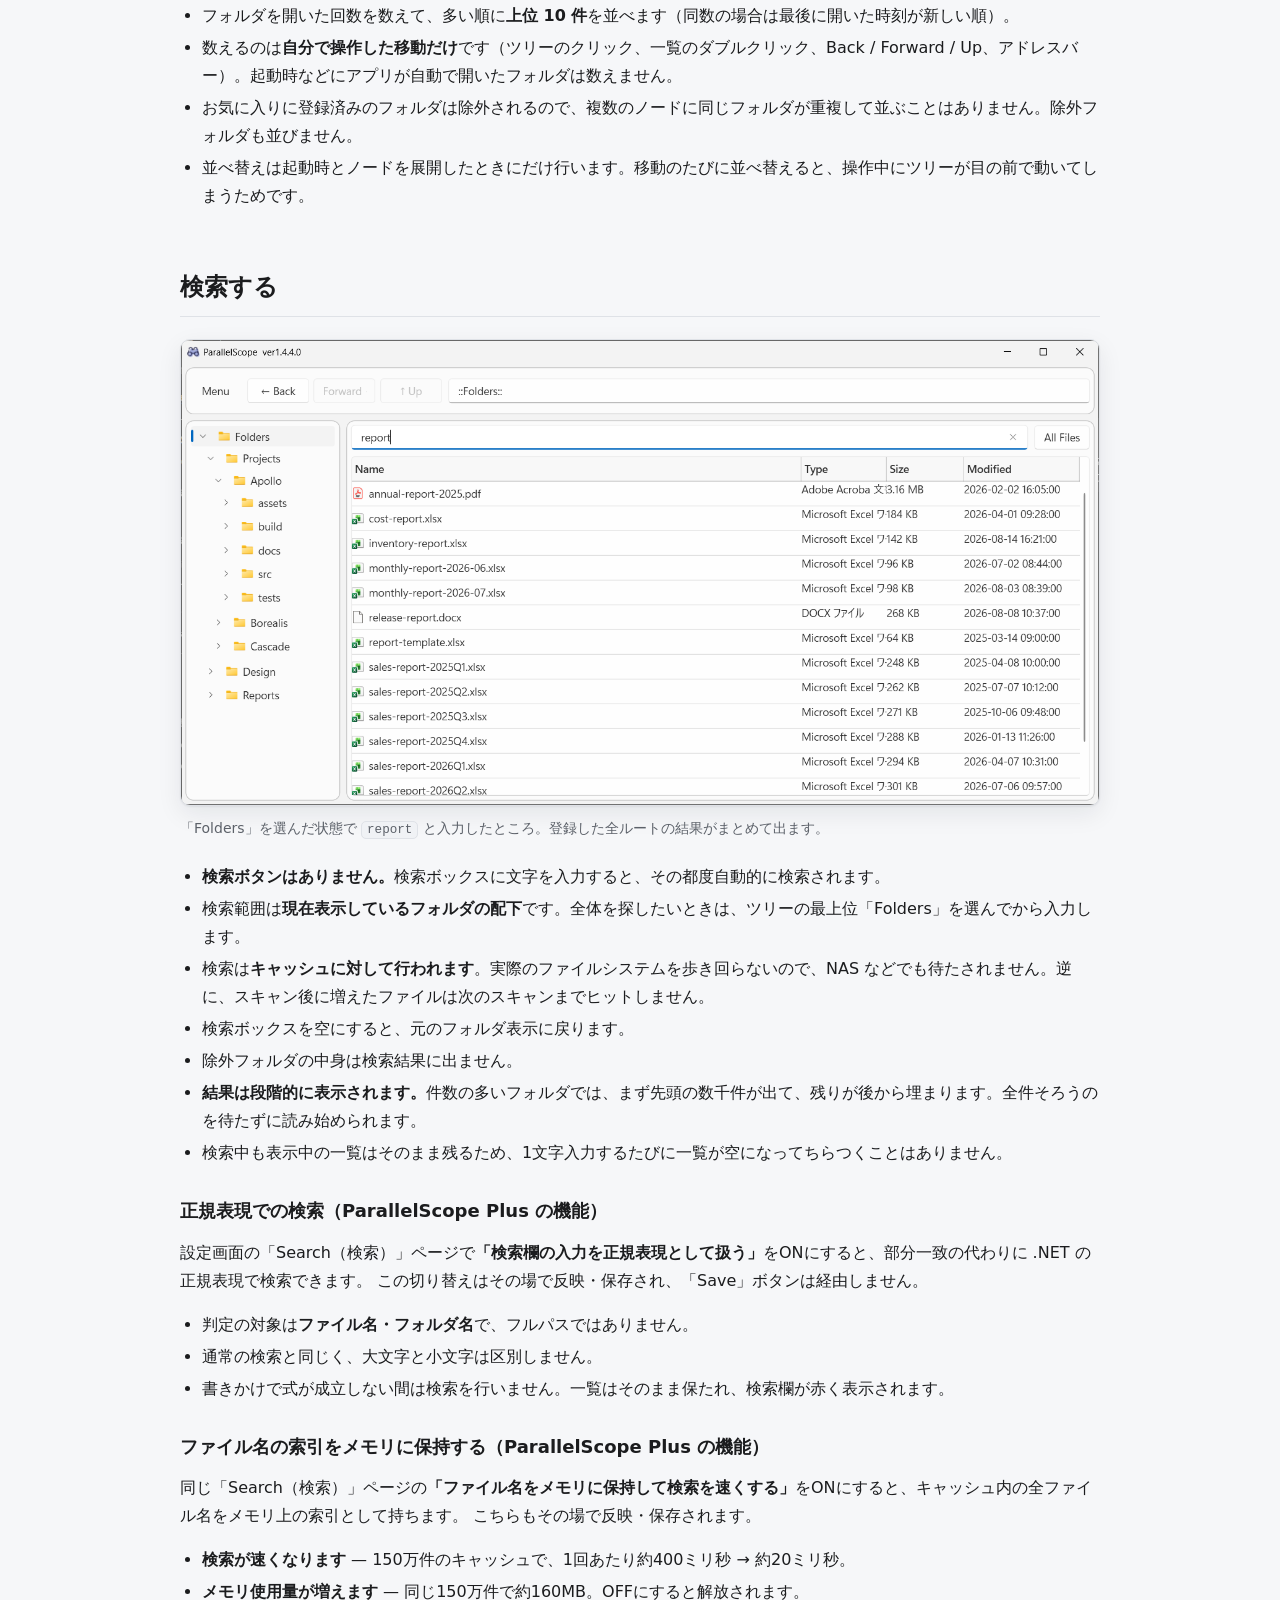
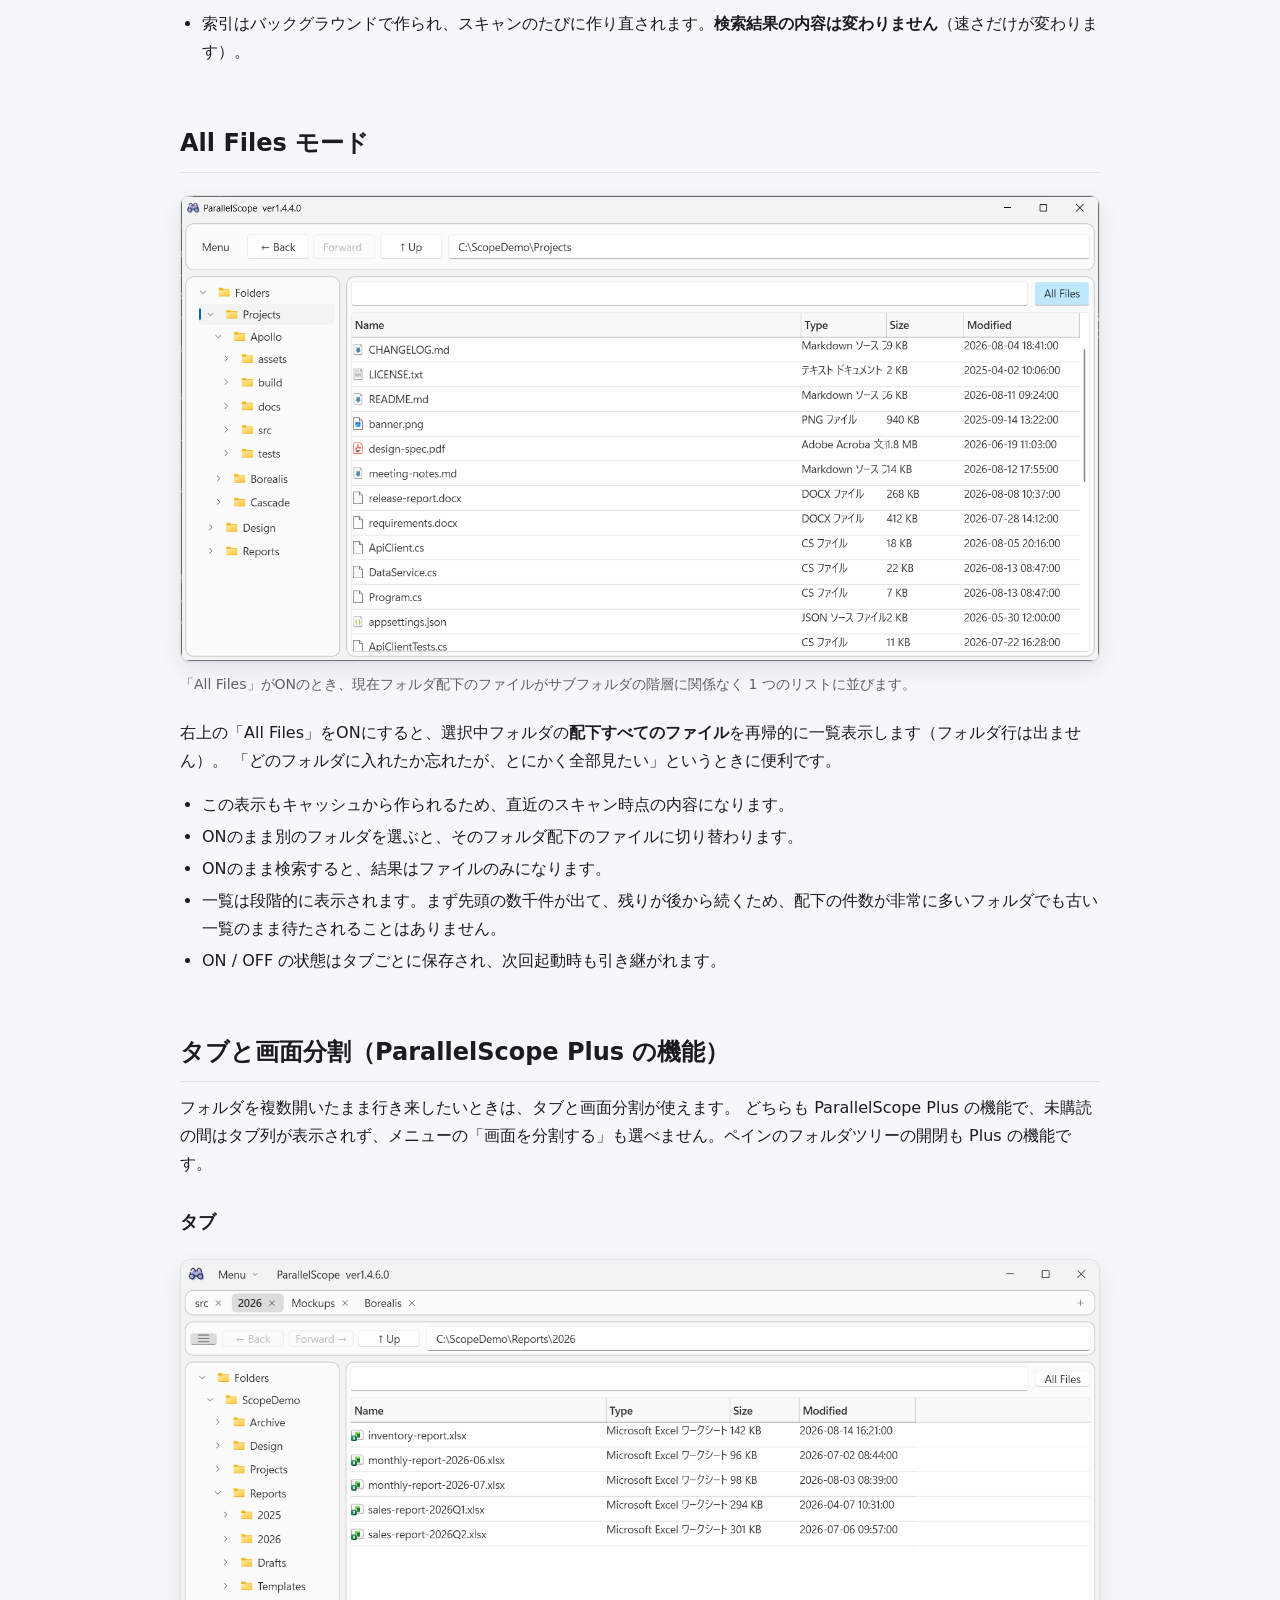
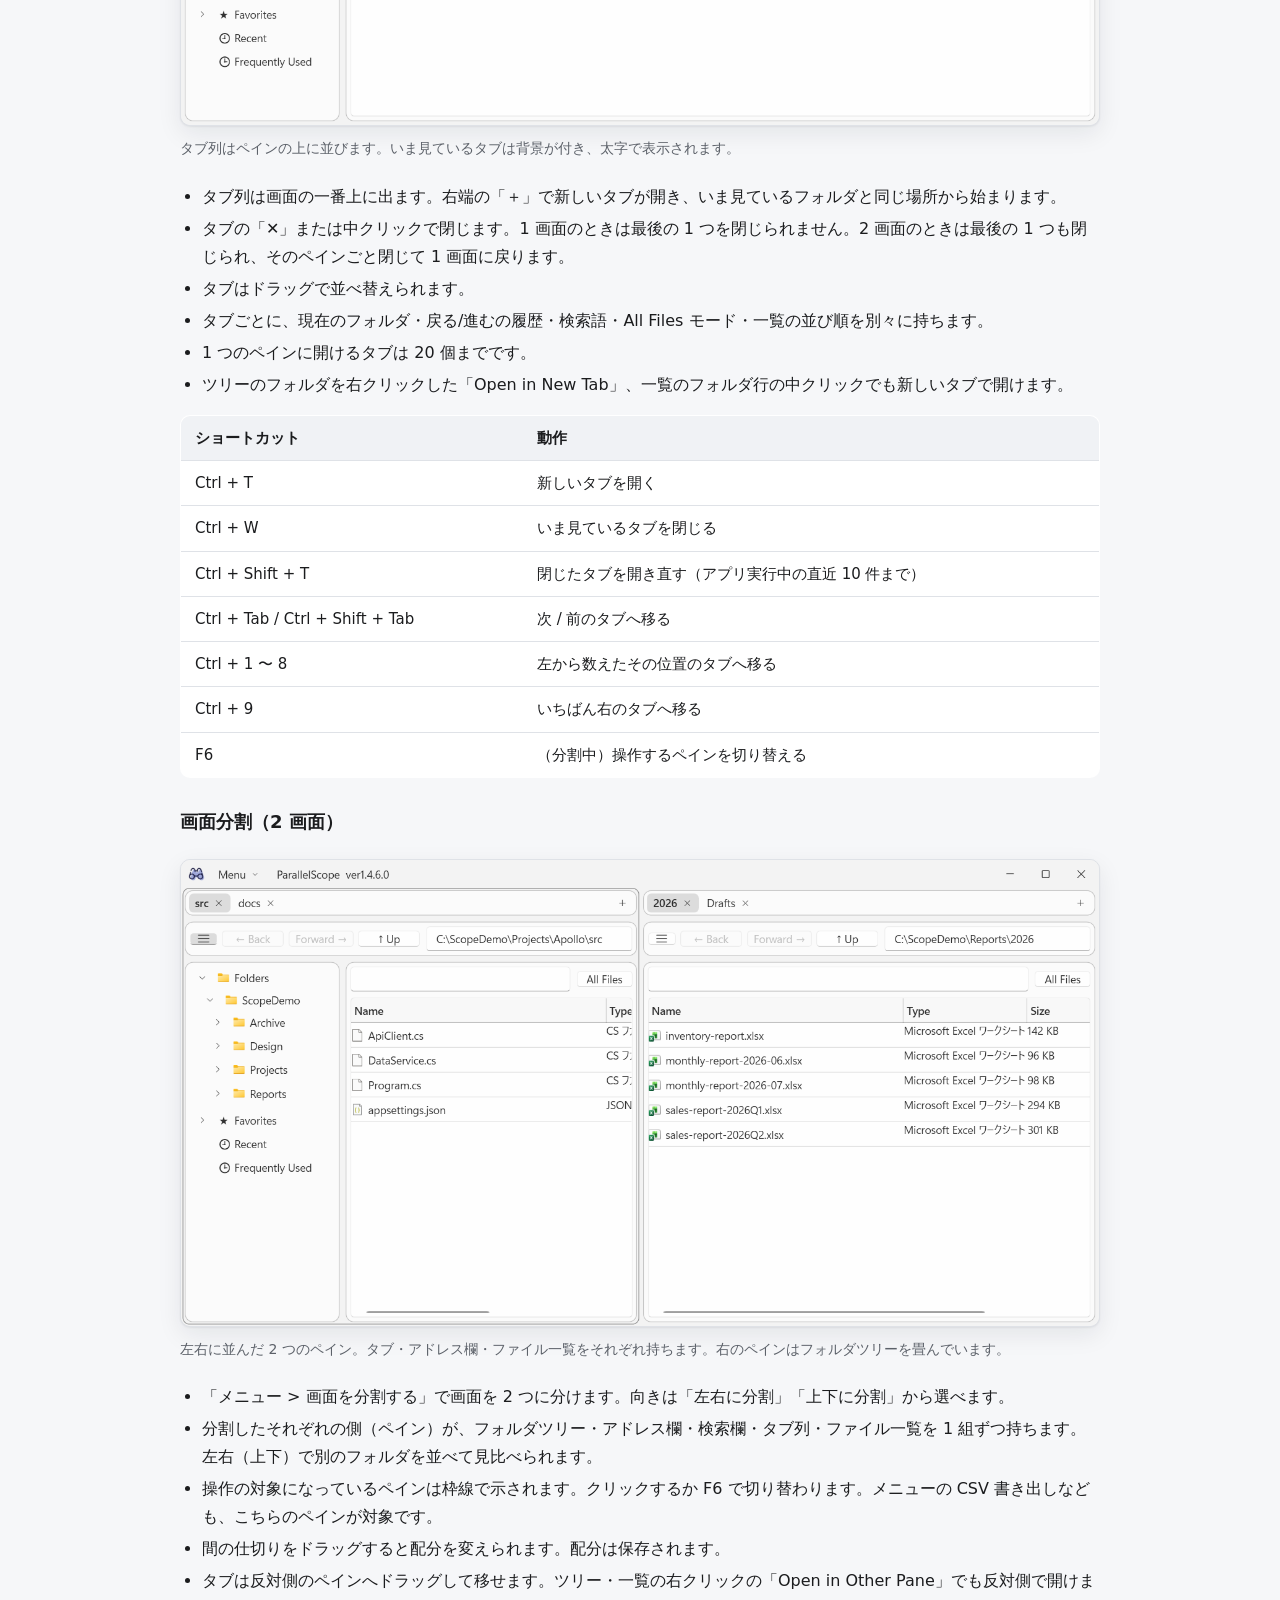
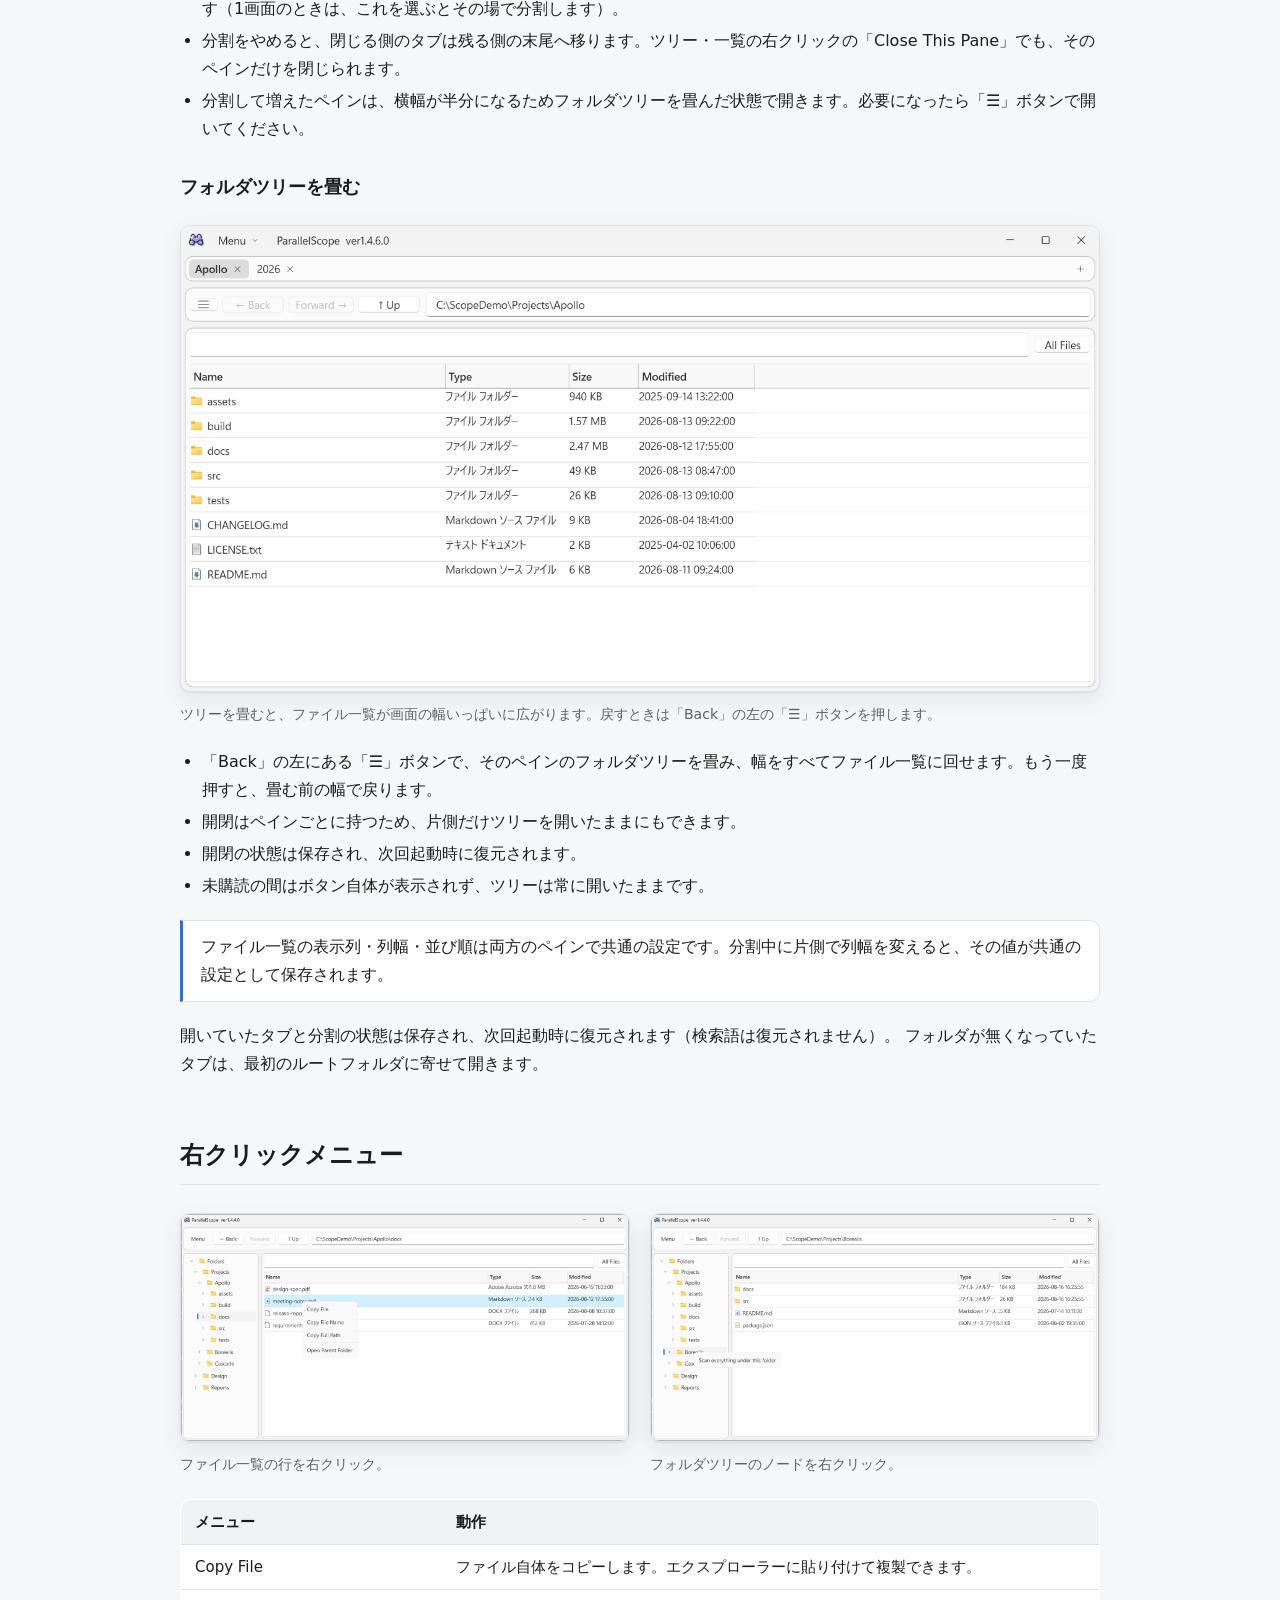
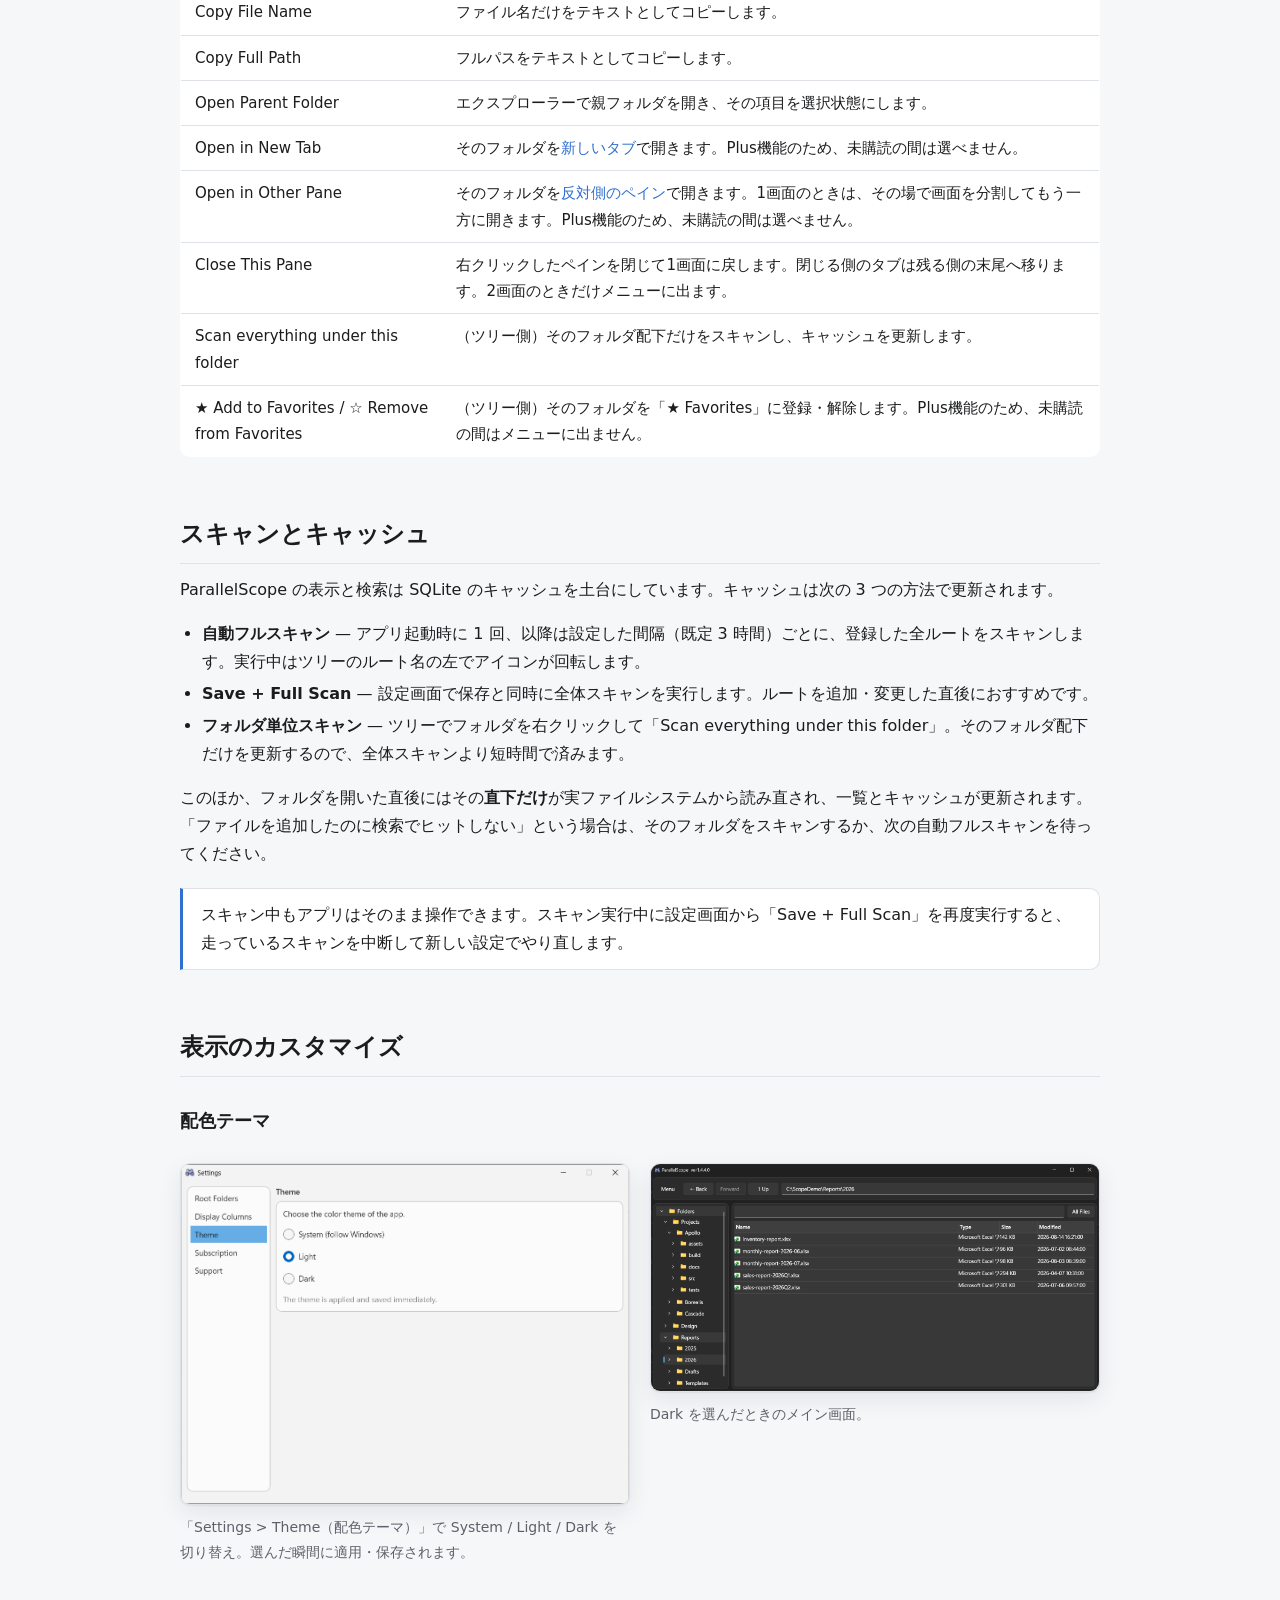
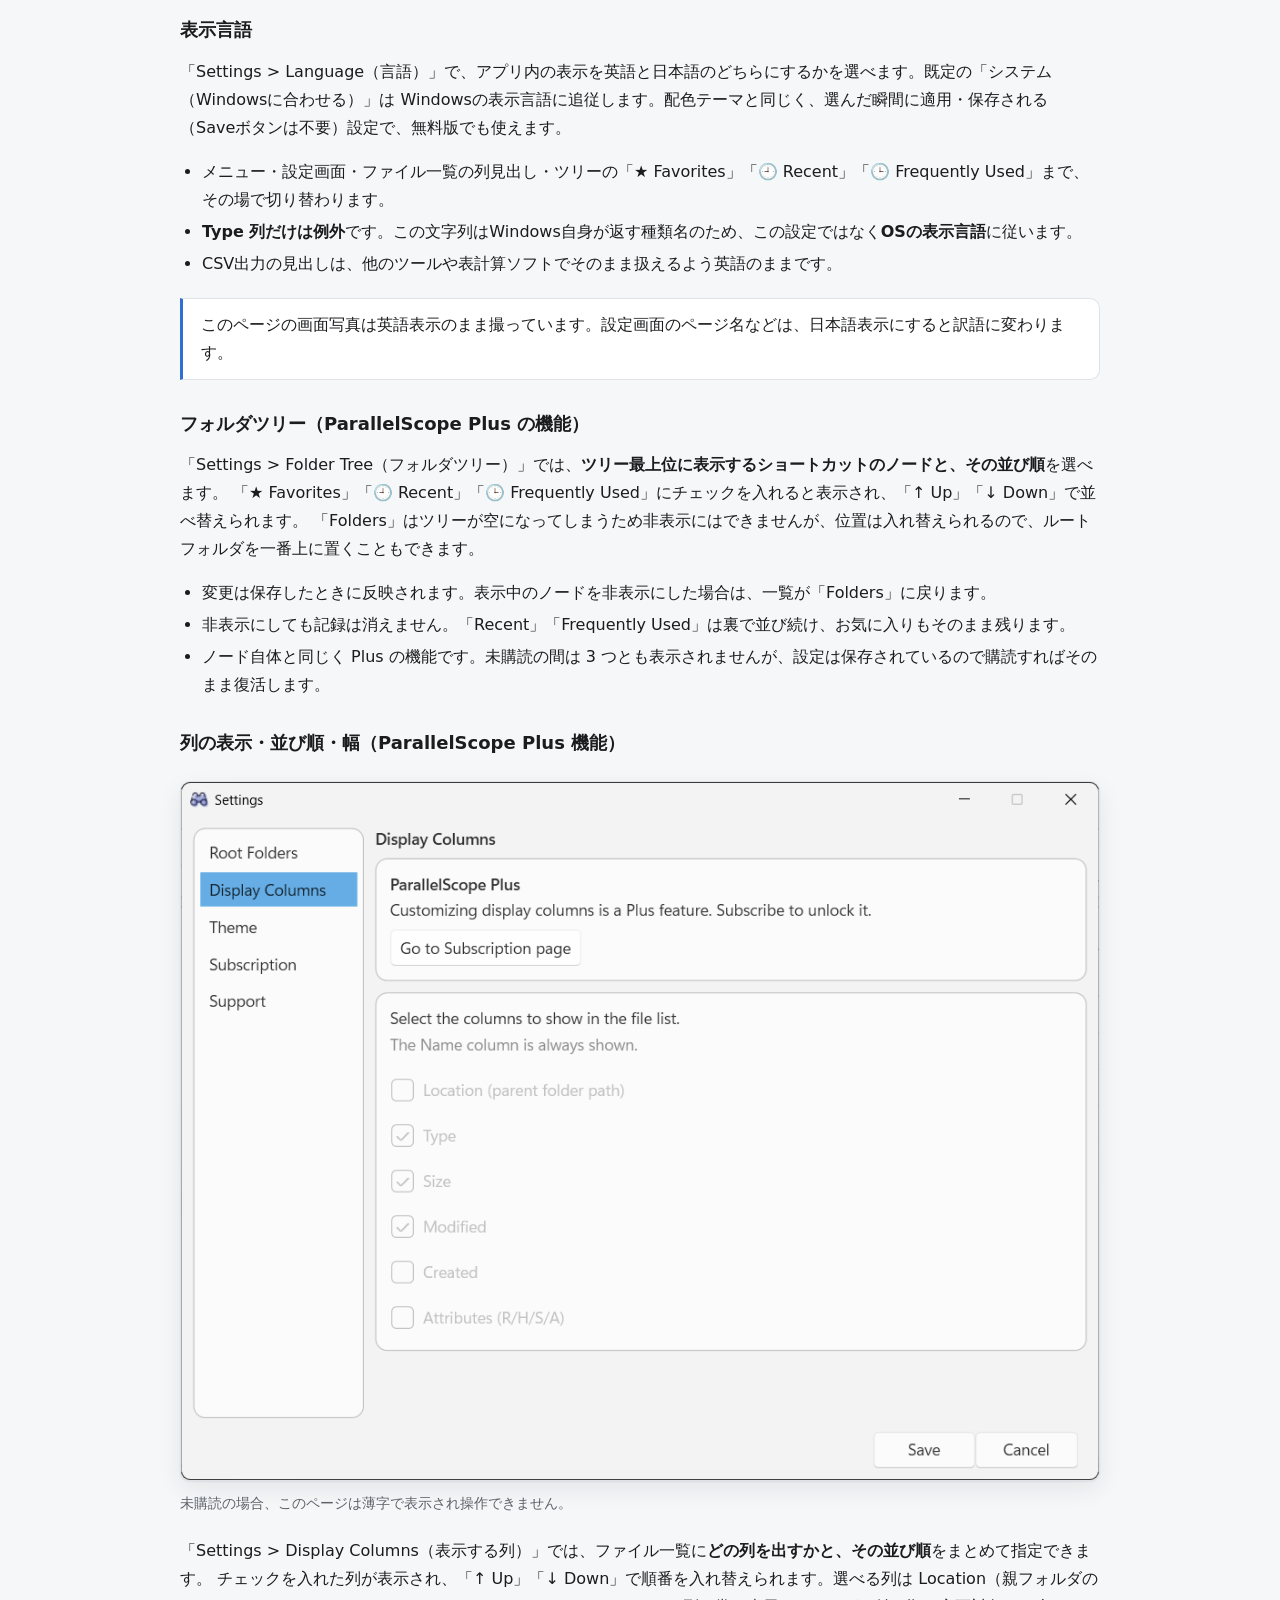
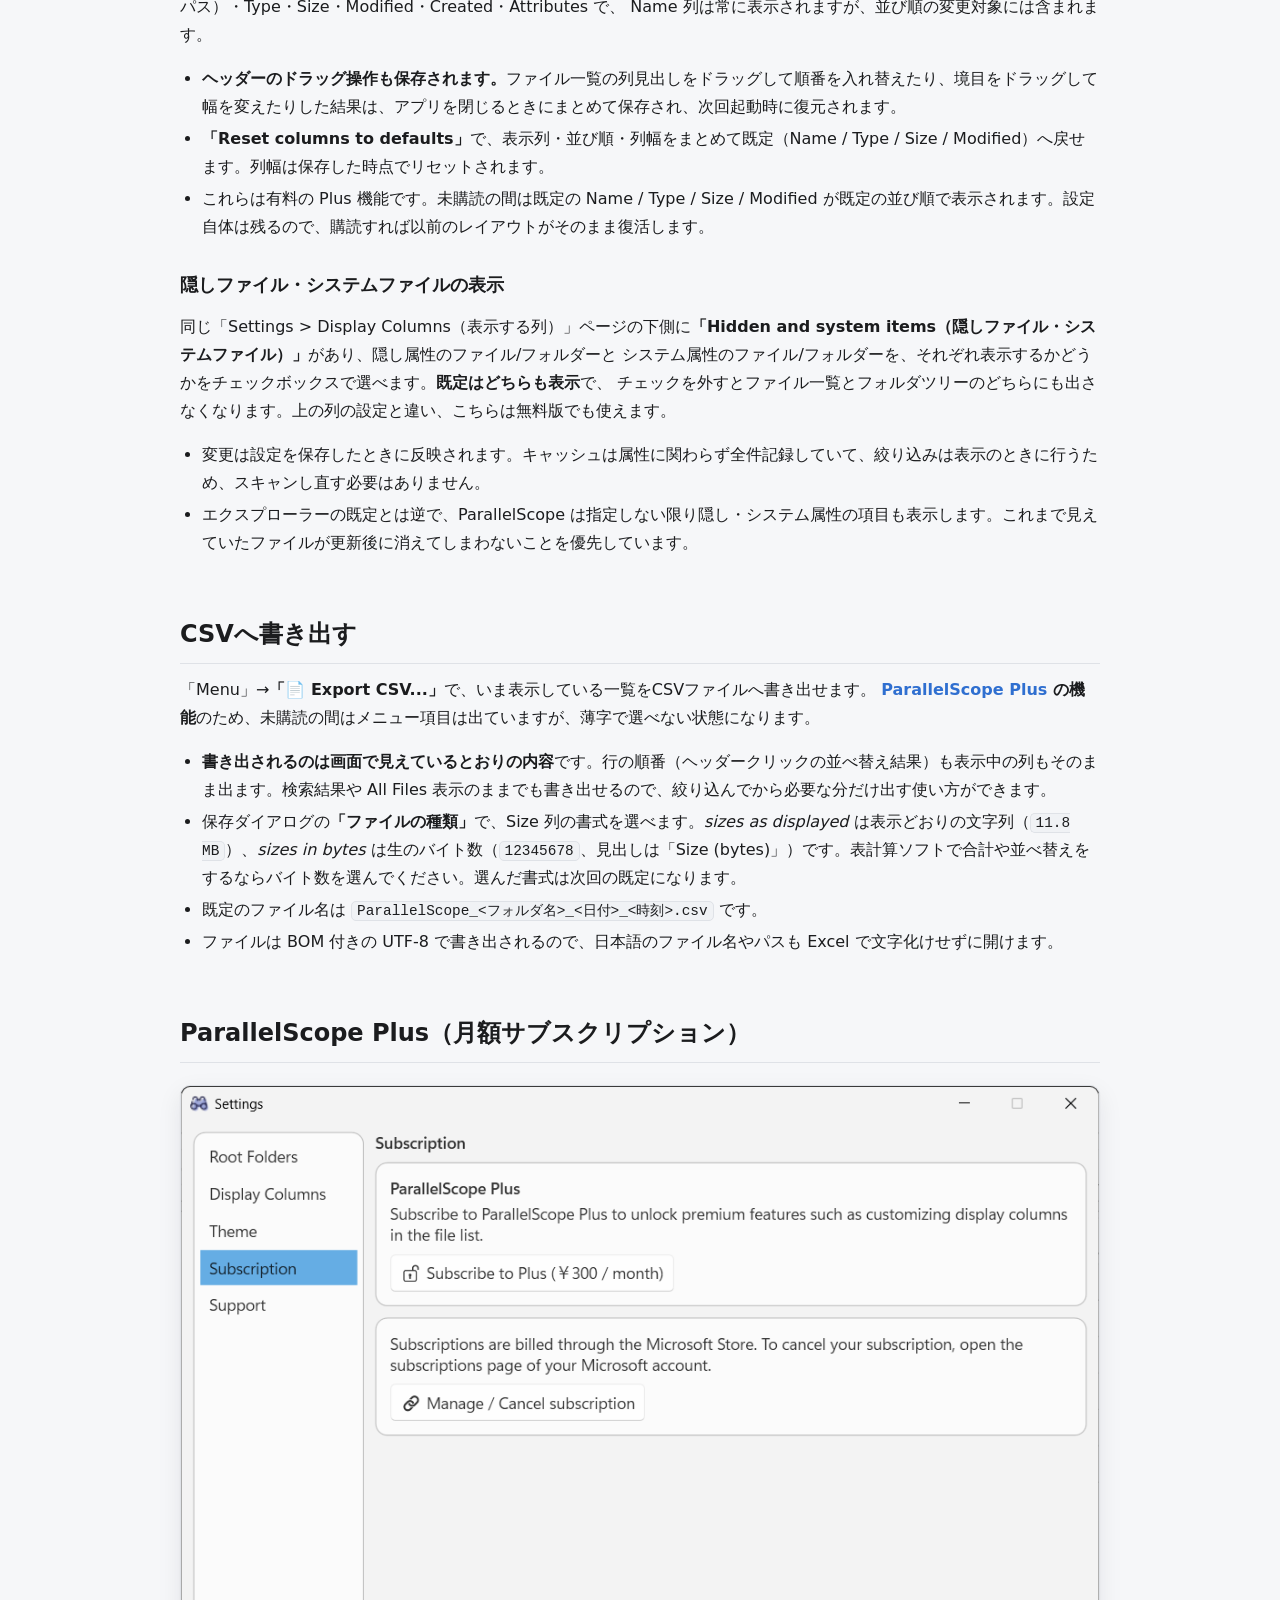
==== commit 582bce46: "説明の追記更新" ====
--- a/docs/index.ja.html
+++ b/docs/index.ja.html
@@ -77,7 +77,7 @@
   </figure>
   <ol class="legend">
     <li><span><strong>Menu</strong> — タイトルバー（アプリ名の左）にあります。設定画面を開くほか、表示中の一覧のCSV出力と、この使い方ガイドへのリンクがあります。</span></li>
-    <li><span><strong>← Back / Forward → / ↑ Up</strong> — 移動履歴を戻る・進む、親フォルダへ上がる。</span></li>
+    <li><span><strong>ナビゲーションボタン</strong> — 矢印のボタンで、移動履歴を戻る・進む、親フォルダへ上がります。どのボタンかはカーソルを合わせると説明が出ます。Plusを購読していると、アドレスバーの右側に同じ行でタブ列が並びます。</span></li>
     <li><span><strong>アドレスバー</strong> — 現在地のフルパス。直接入力して <kbd>Enter</kbd> でそのフォルダへ移動できます。</span></li>
     <li><span><strong>検索ボックス</strong> — 入力するたびに現在フォルダ配下を検索します（インクリメンタルサーチ）。</span></li>
     <li><span><strong>All Files トグル</strong> — 現在フォルダ配下のファイルをすべてフラットに表示します。</span></li>
@@ -121,9 +121,9 @@
   <ul>
     <li><strong>ツリーで選択</strong> — 左のツリーでフォルダをクリックすると、右側にその直下の内容が表示されます。<code>&gt;</code> をクリックすると子フォルダを展開します（展開時に読み込まれます）。</li>
     <li><strong>ダブルクリック</strong> — 一覧のフォルダをダブルクリックするとその中へ移動、ファイルをダブルクリックすると既定のアプリで開きます。</li>
-    <li><strong>Back / Forward / Up</strong> — ブラウザと同じ感覚で移動履歴を行き来できます。</li>
-    <li><strong>アドレスバー</strong> — パスを貼り付けて <kbd>Enter</kbd> を押すと、そのフォルダへ直接移動します。</li>
-    <li><strong>ツリーの開閉</strong> — 「Back」の左にある「☰」ボタンで、フォルダツリーを畳んで一覧を全幅にしたり、元に戻したりできます。ParallelScope Plus の機能です。詳しくは<a href="#tabs">タブと画面分割</a>を参照してください。</li>
+    <li><strong>Back / Forward / Up</strong> — 3つの矢印ボタンで、ブラウザと同じ感覚で移動履歴を行き来できます。どれがどれかはカーソルを合わせると説明が出ます。</li>
+    <li><strong>アドレスバー</strong> — パスを貼り付けて <kbd>Enter</kbd> を押すと、そのフォルダへ直接移動します。パスが長くて末尾が切れているときは、カーソルを合わせると全体が読めます。</li>
+    <li><strong>ツリーの開閉</strong> — 矢印ボタンの左にある「☰」ボタンで、フォルダツリーを畳んで一覧を全幅にしたり、元に戻したりできます。ParallelScope Plus の機能です。詳しくは<a href="#tabs">タブと画面分割</a>を参照してください。</li>
     <li><strong>並べ替え</strong> — 「Name」「Size」「Modified」などの列見出しをクリックすると並べ替えできます。サイズや日時は表示文字列ではなく元の値で比較されるため、<code>9 KB</code> と <code>12 MB</code> のような大小も正しく並びます。</li>
     <li><strong>横スクロール</strong> — 列の合計幅が一覧より広いときは、下に横スクロールバーが出ます。<kbd>Shift</kbd> + マウスホイールでも横へスクロールできます。</li>
   </ul>
@@ -192,6 +192,30 @@
     <li>検索は<strong>キャッシュに対して行われます</strong>。実際のファイルシステムを歩き回らないので、NAS などでも待たされません。逆に、スキャン後に増えたファイルは次のスキャンまでヒットしません。</li>
     <li>検索ボックスを空にすると、元のフォルダ表示に戻ります。</li>
     <li>除外フォルダの中身は検索結果に出ません。</li>
+    <li><strong>結果は段階的に表示されます。</strong>件数の多いフォルダでは、まず先頭の数千件が出て、残りが後から埋まります。全件そろうのを待たずに読み始められます。</li>
+    <li>検索中も表示中の一覧はそのまま残るため、1文字入力するたびに一覧が空になってちらつくことはありません。</li>
+  </ul>
+
+  <h3>正規表現での検索（ParallelScope Plus の機能）</h3>
+  <p>
+    設定画面の「Search（検索）」ページで<strong>「検索欄の入力を正規表現として扱う」</strong>をONにすると、部分一致の代わりに .NET の正規表現で検索できます。
+    この切り替えはその場で反映・保存され、「Save」ボタンは経由しません。
+  </p>
+  <ul>
+    <li>判定の対象は<strong>ファイル名・フォルダ名</strong>で、フルパスではありません。</li>
+    <li>通常の検索と同じく、大文字と小文字は区別しません。</li>
+    <li>書きかけで式が成立しない間は検索を行いません。一覧はそのまま保たれ、検索欄が赤く表示されます。</li>
+  </ul>
+
+  <h3>ファイル名の索引をメモリに保持する（ParallelScope Plus の機能）</h3>
+  <p>
+    同じ「Search（検索）」ページの<strong>「ファイル名をメモリに保持して検索を速くする」</strong>をONにすると、キャッシュ内の全ファイル名をメモリ上の索引として持ちます。
+    こちらもその場で反映・保存されます。
+  </p>
+  <ul>
+    <li><strong>検索が速くなります</strong> — 150万件のキャッシュで、1回あたり約400ミリ秒 → 約20ミリ秒。</li>
+    <li><strong>メモリ使用量が増えます</strong> — 同じ150万件で約160MB。OFFにすると解放されます。</li>
+    <li>索引はバックグラウンドで作られ、スキャンのたびに作り直されます。<strong>検索結果の内容は変わりません</strong>（速さだけが変わります）。</li>
   </ul>
 </section>
 
@@ -209,6 +233,7 @@
     <li>この表示もキャッシュから作られるため、直近のスキャン時点の内容になります。</li>
     <li>ONのまま別のフォルダを選ぶと、そのフォルダ配下のファイルに切り替わります。</li>
     <li>ONのまま検索すると、結果はファイルのみになります。</li>
+    <li>一覧は段階的に表示されます。まず先頭の数千件が出て、残りが後から続くため、配下の件数が非常に多いフォルダでも古い一覧のまま待たされることはありません。</li>
     <li>ON / OFF の状態はタブごとに保存され、次回起動時も引き継がれます。</li>
   </ul>
 </section>
@@ -427,6 +452,8 @@
         <li><a href="#favorites">「★ Favorites」「🕘 Recent」「🕒 Frequently Used」</a>（ツリー最上位のショートカット）</li>
         <li><a href="#customize">ツリー最上位に表示するノードと並び順の選択</a></li>
         <li><a href="#customize">ファイル一覧の列のカスタマイズ</a>（表示する列・並び順・列幅）</li>
+        <li><a href="#search">正規表現での検索</a></li>
+        <li><a href="#search">ファイル名の索引をメモリに保持して検索を速くする機能</a></li>
         <li><a href="#csv">ファイル一覧のCSV出力</a></li>
         <li><a href="#tabs">複数タブ</a></li>
         <li><a href="#tabs">画面分割（2 画面）</a></li>
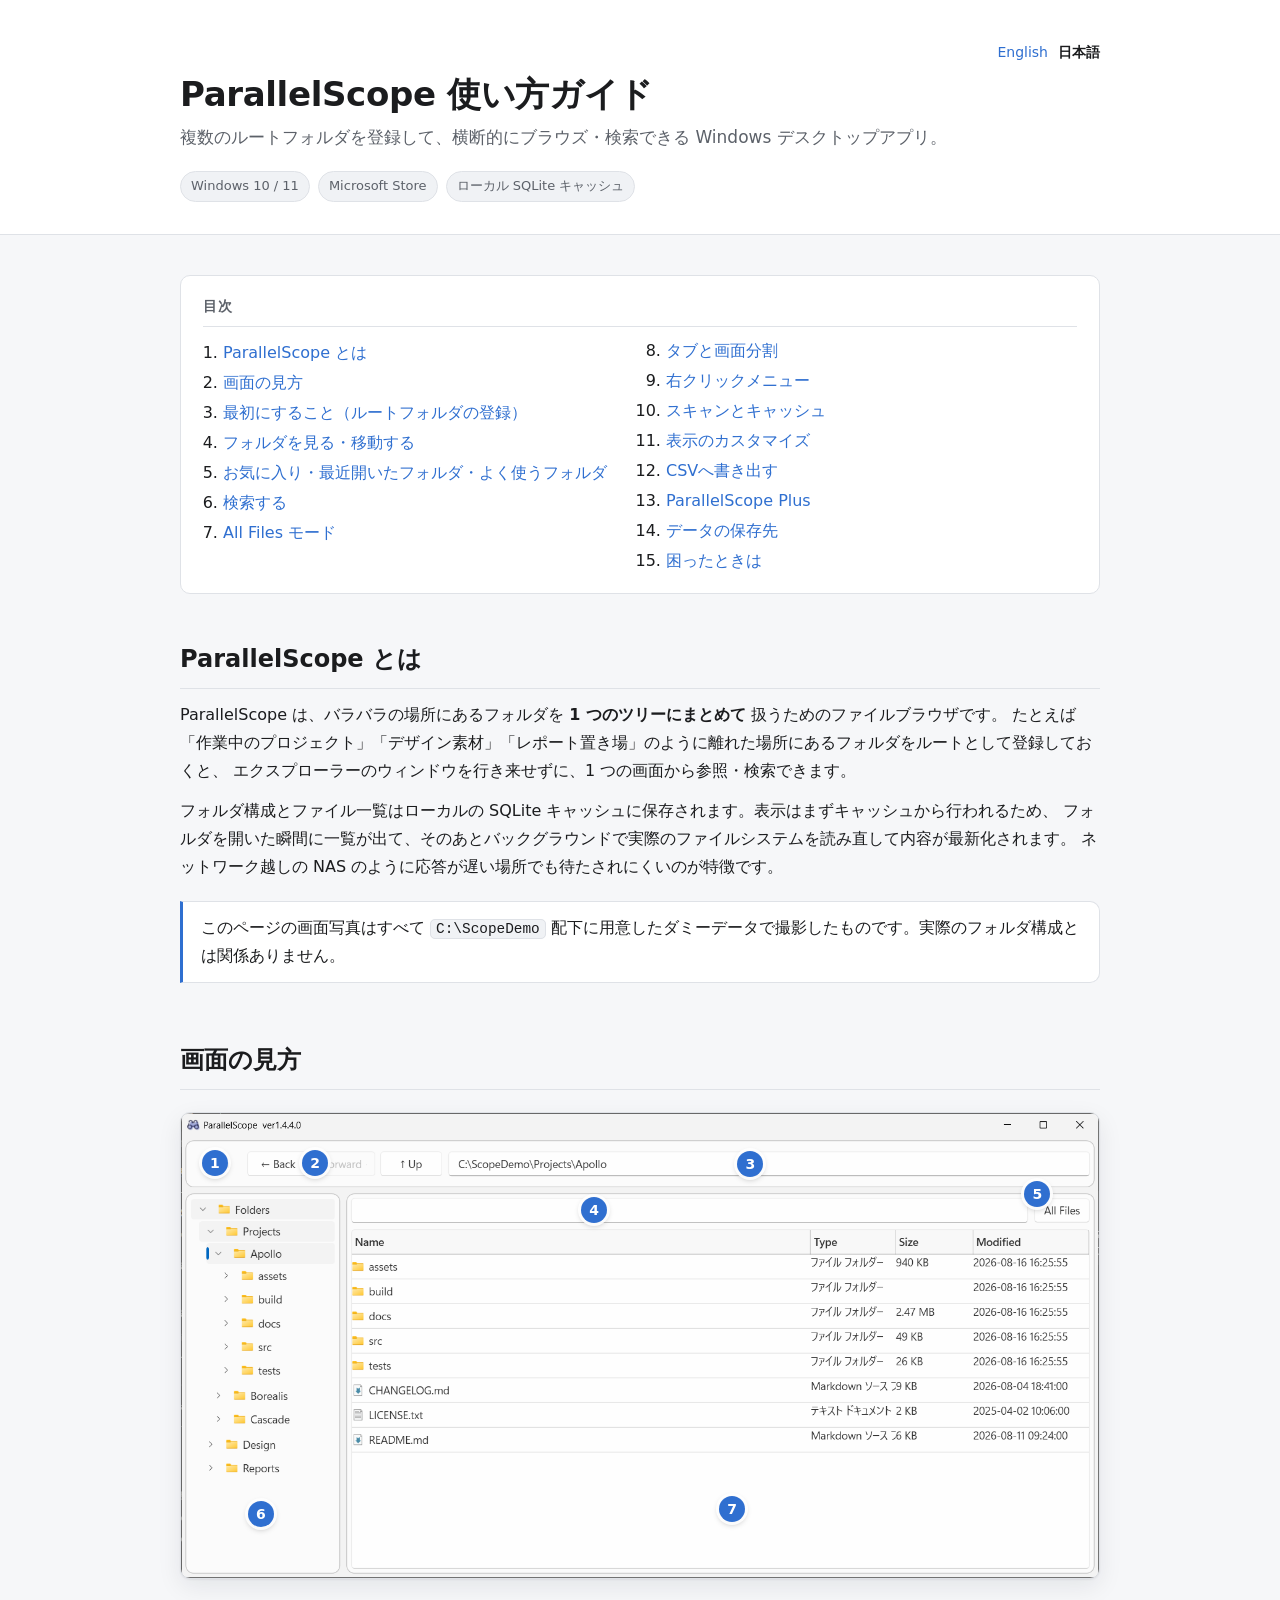
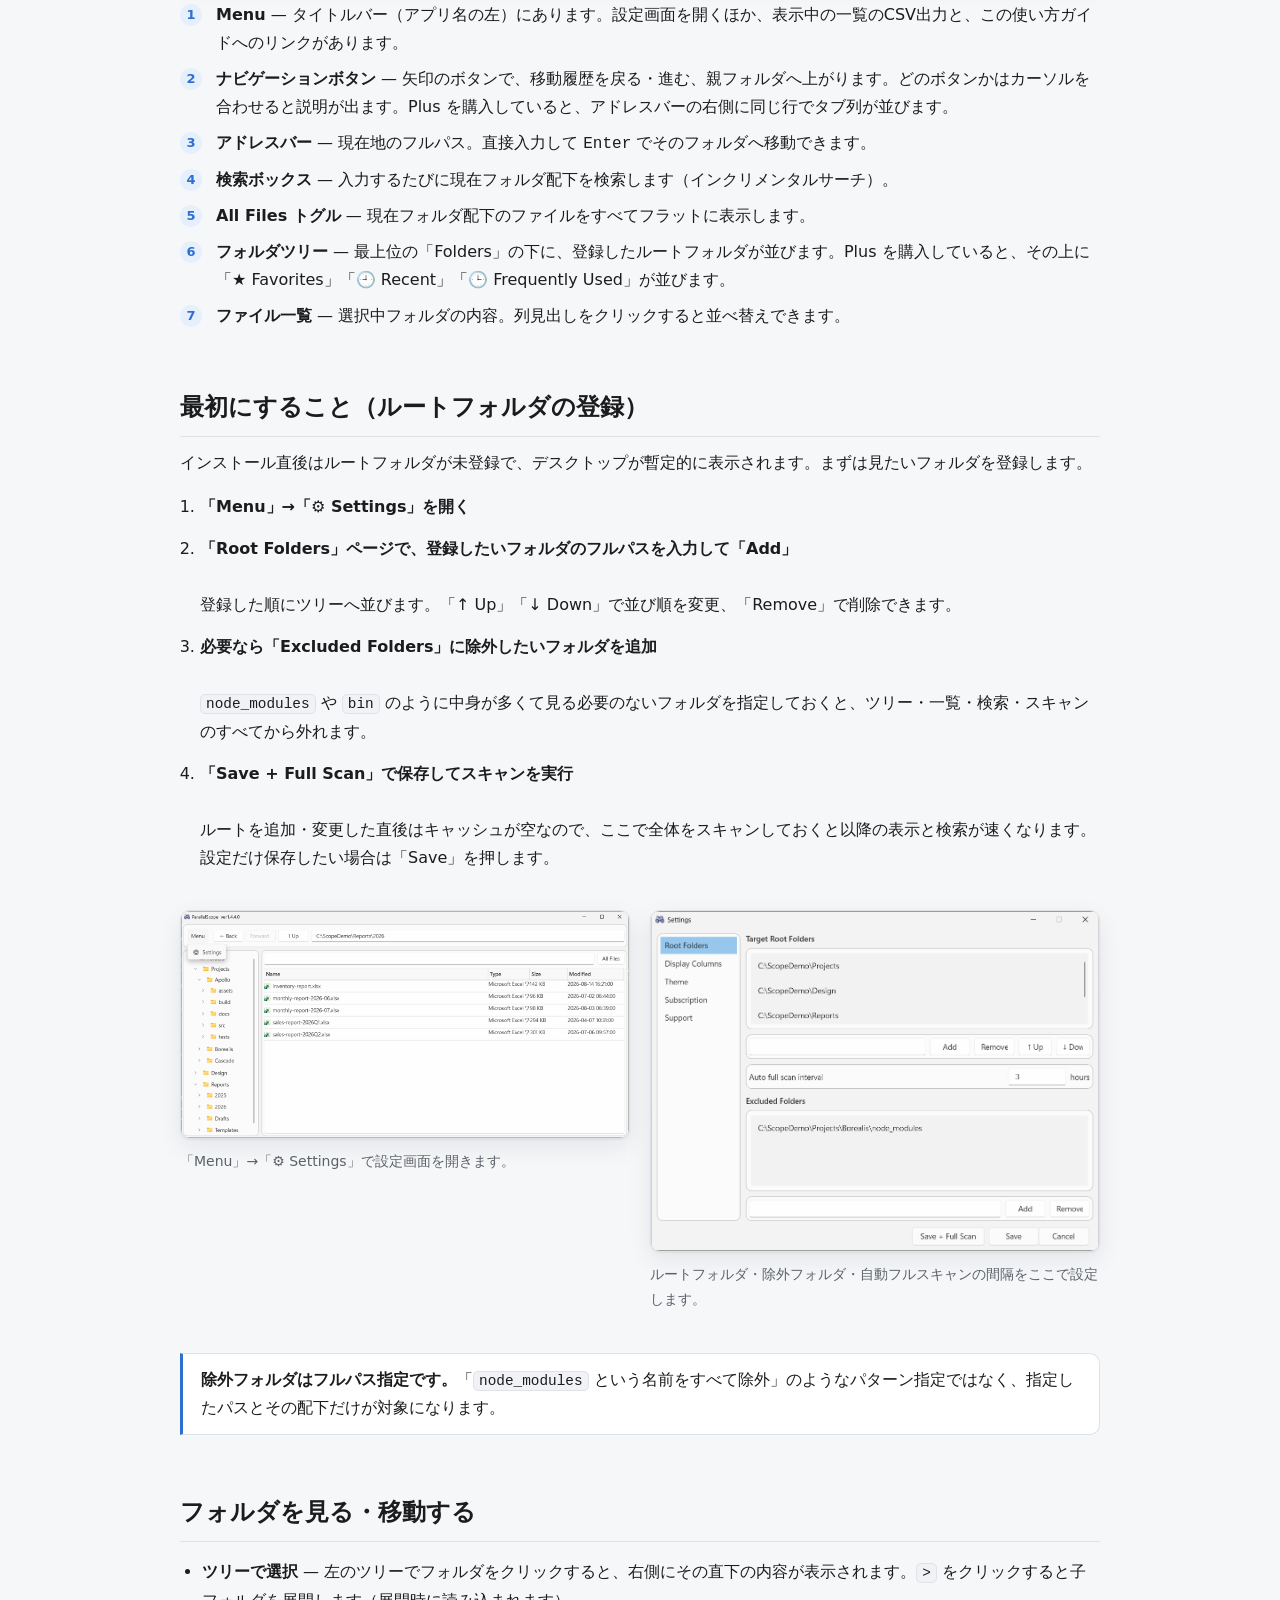
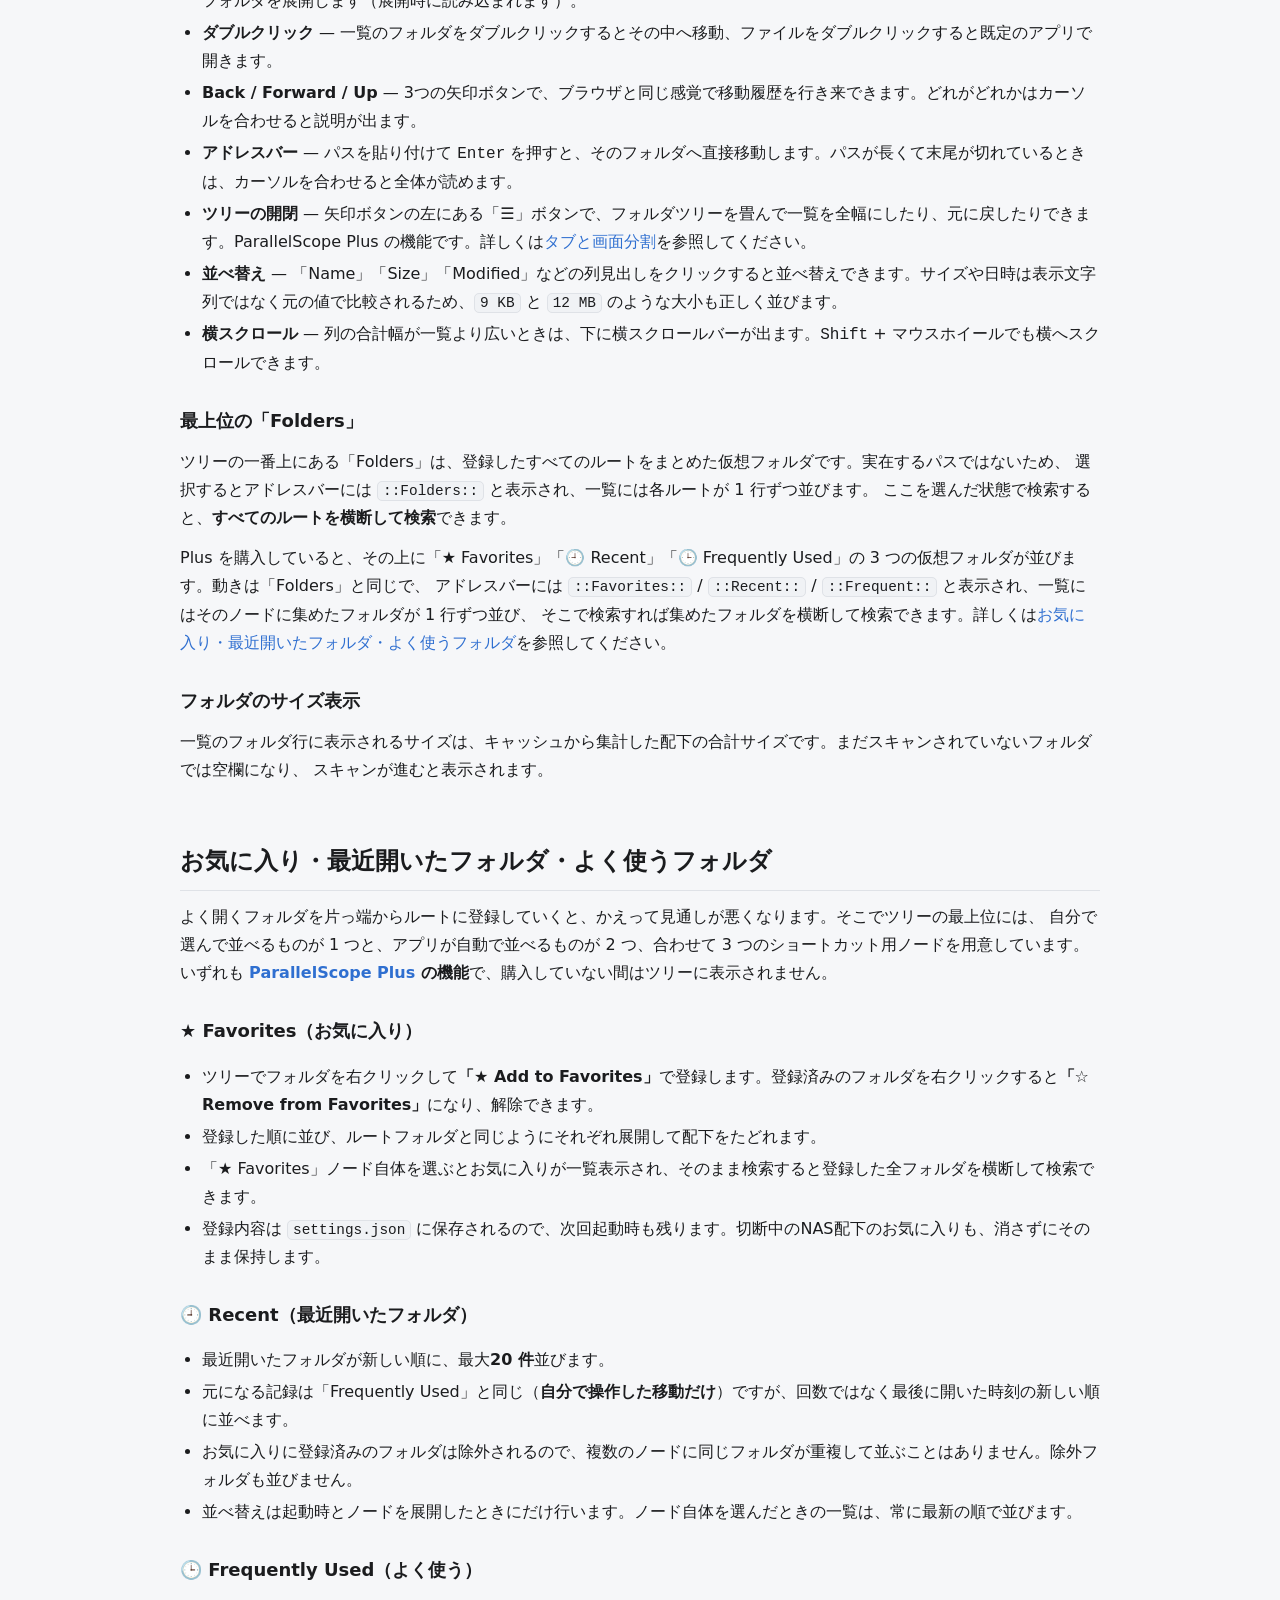
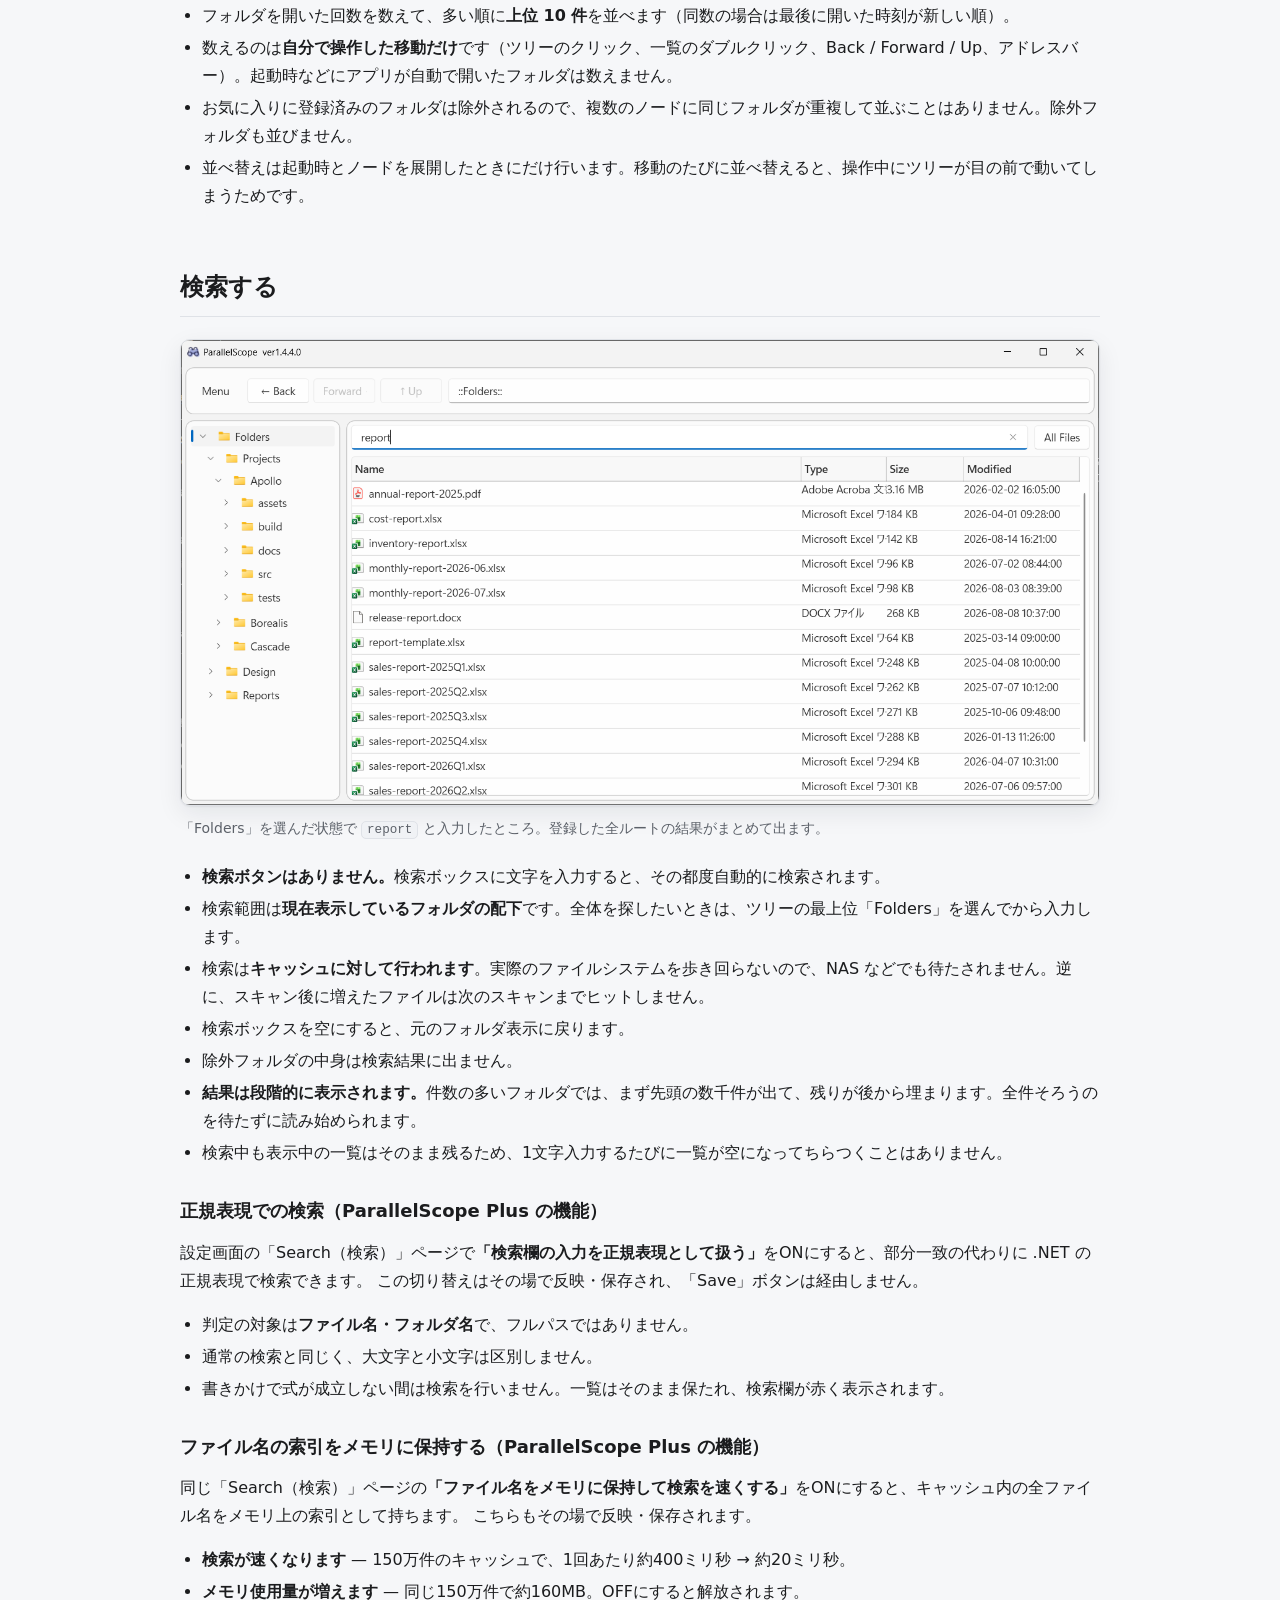
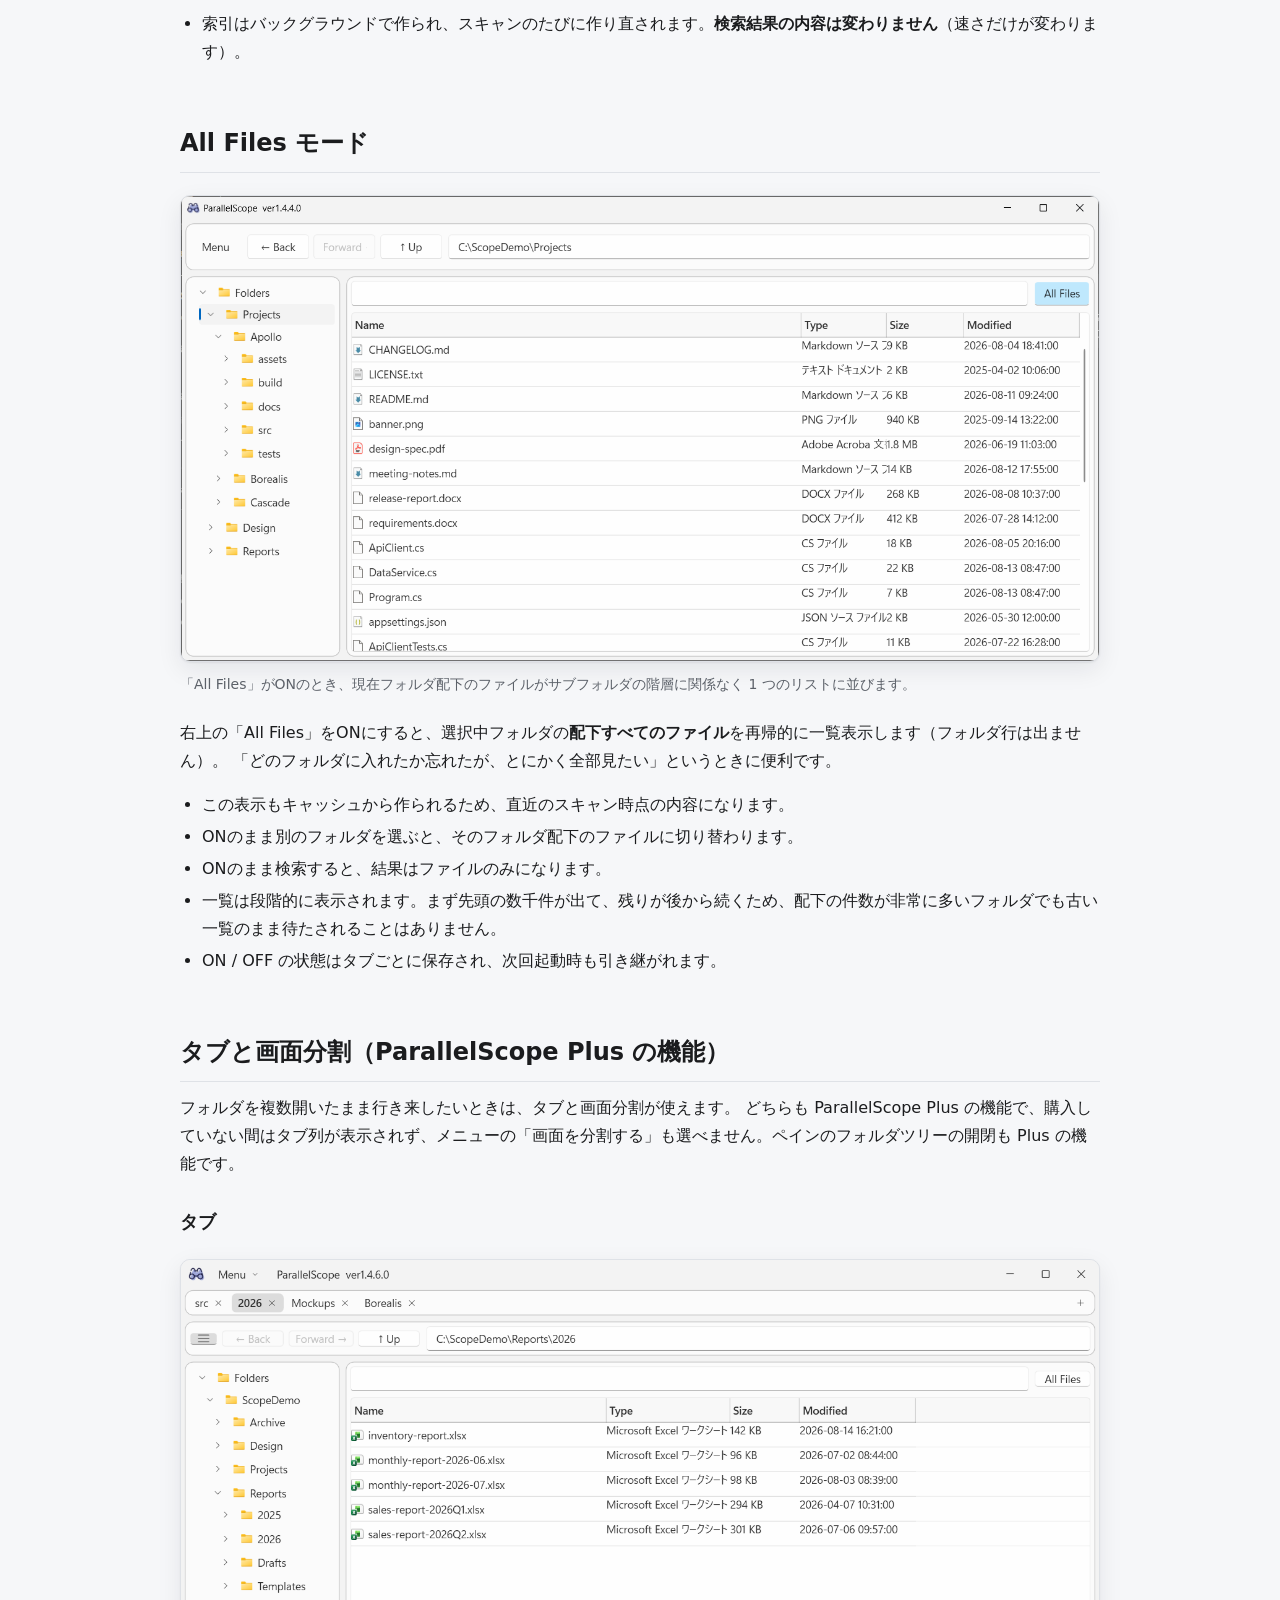
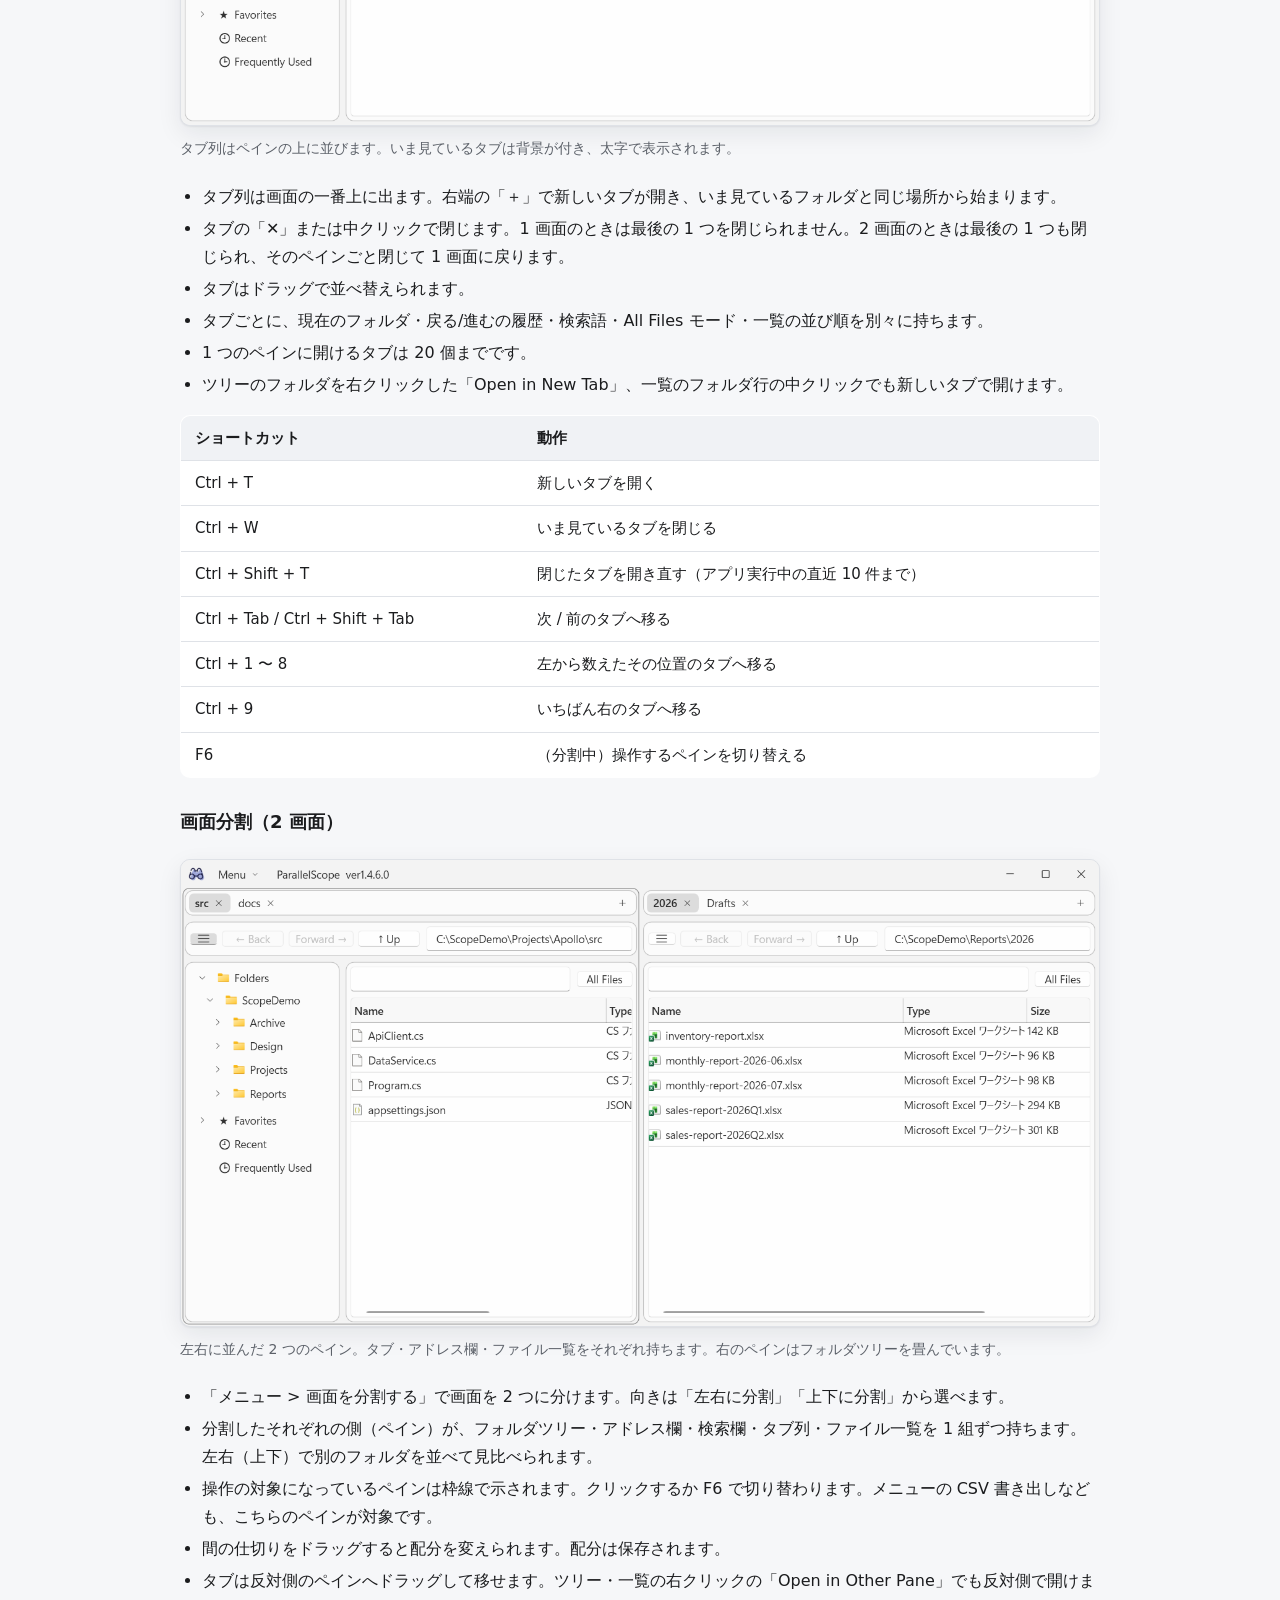
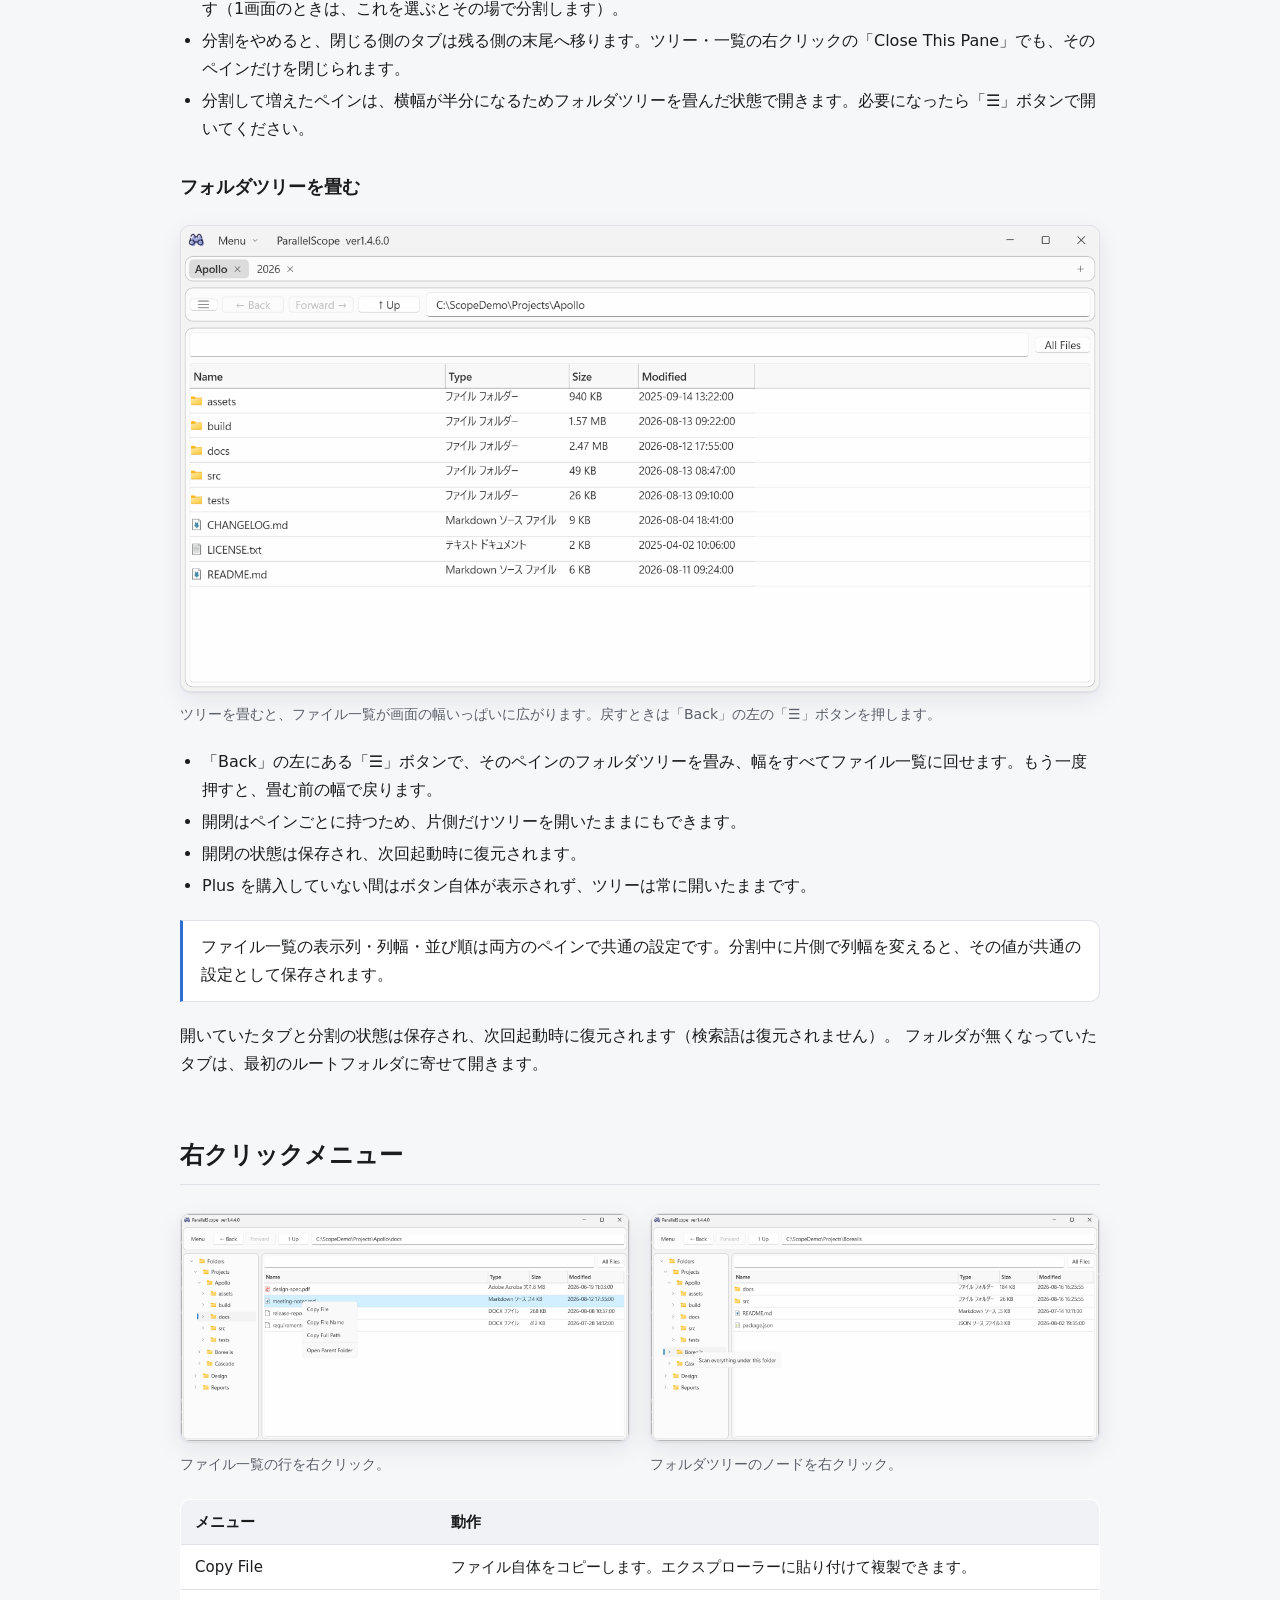
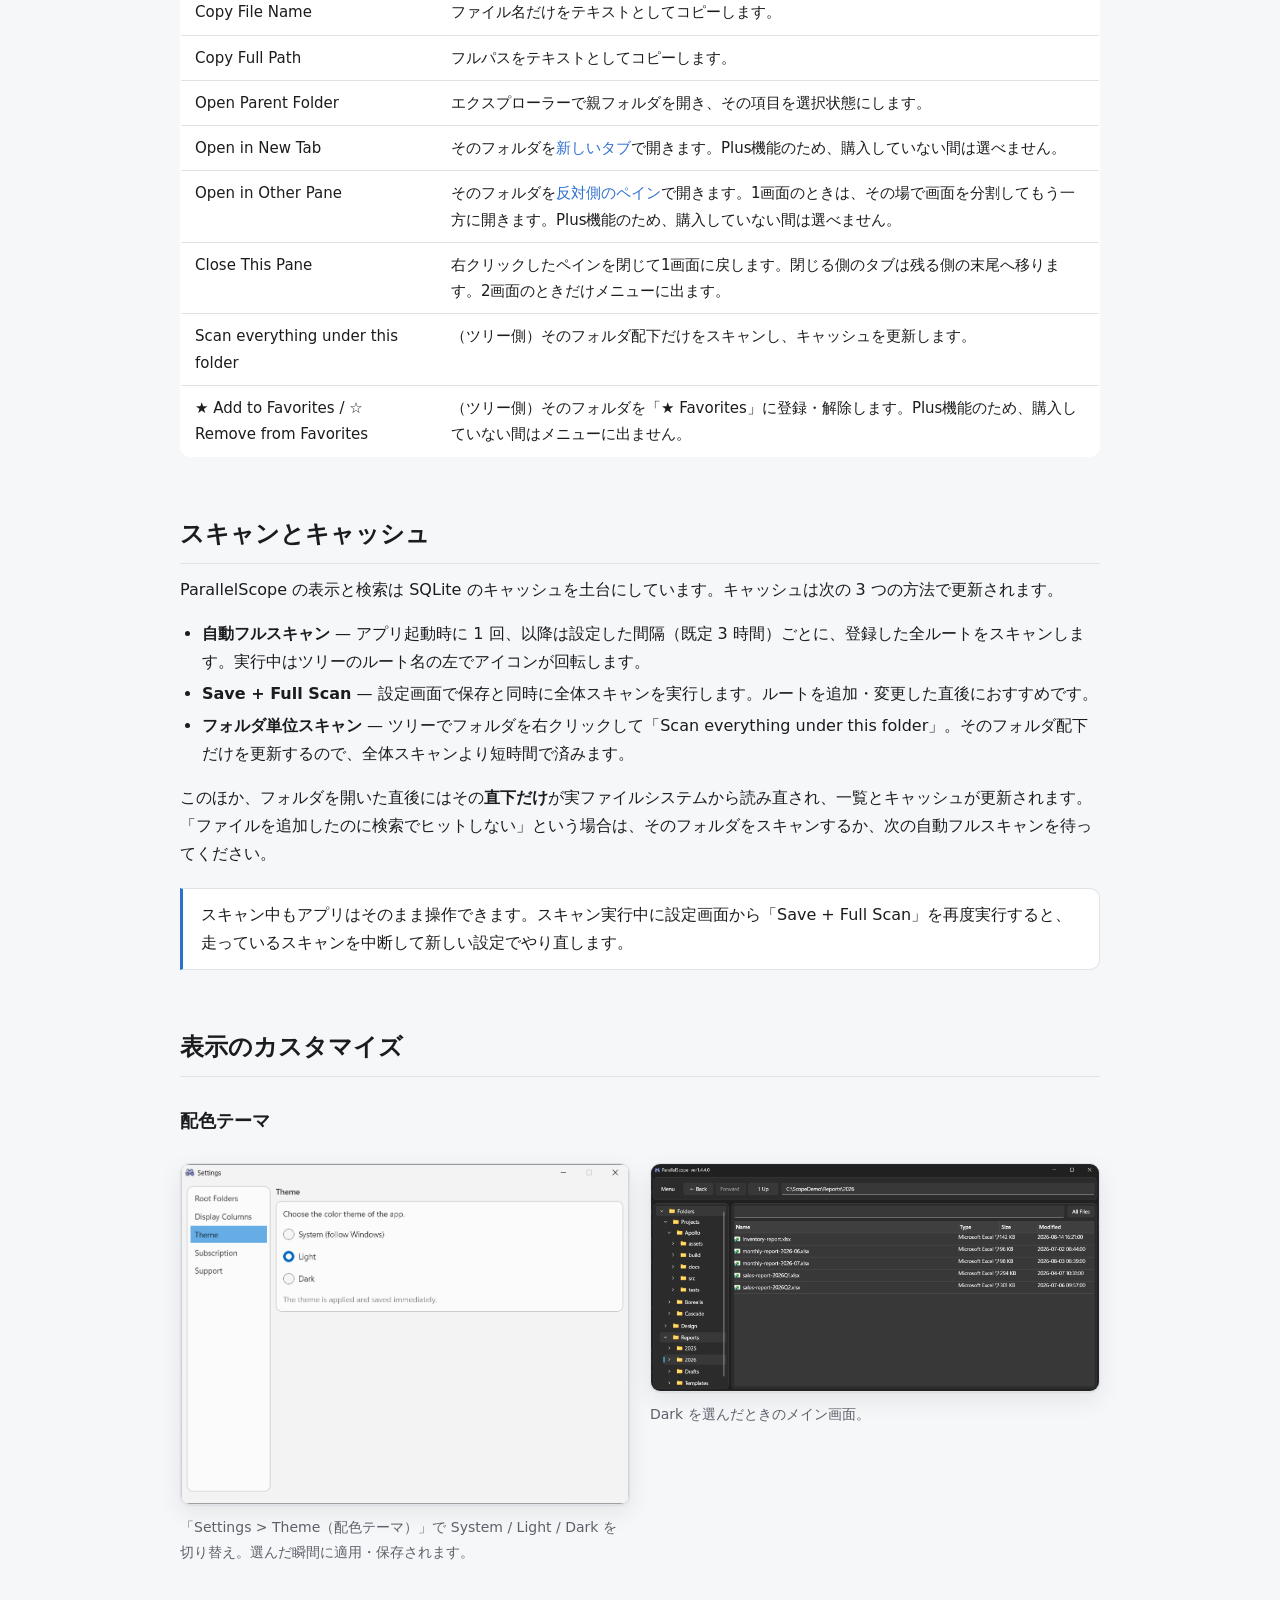
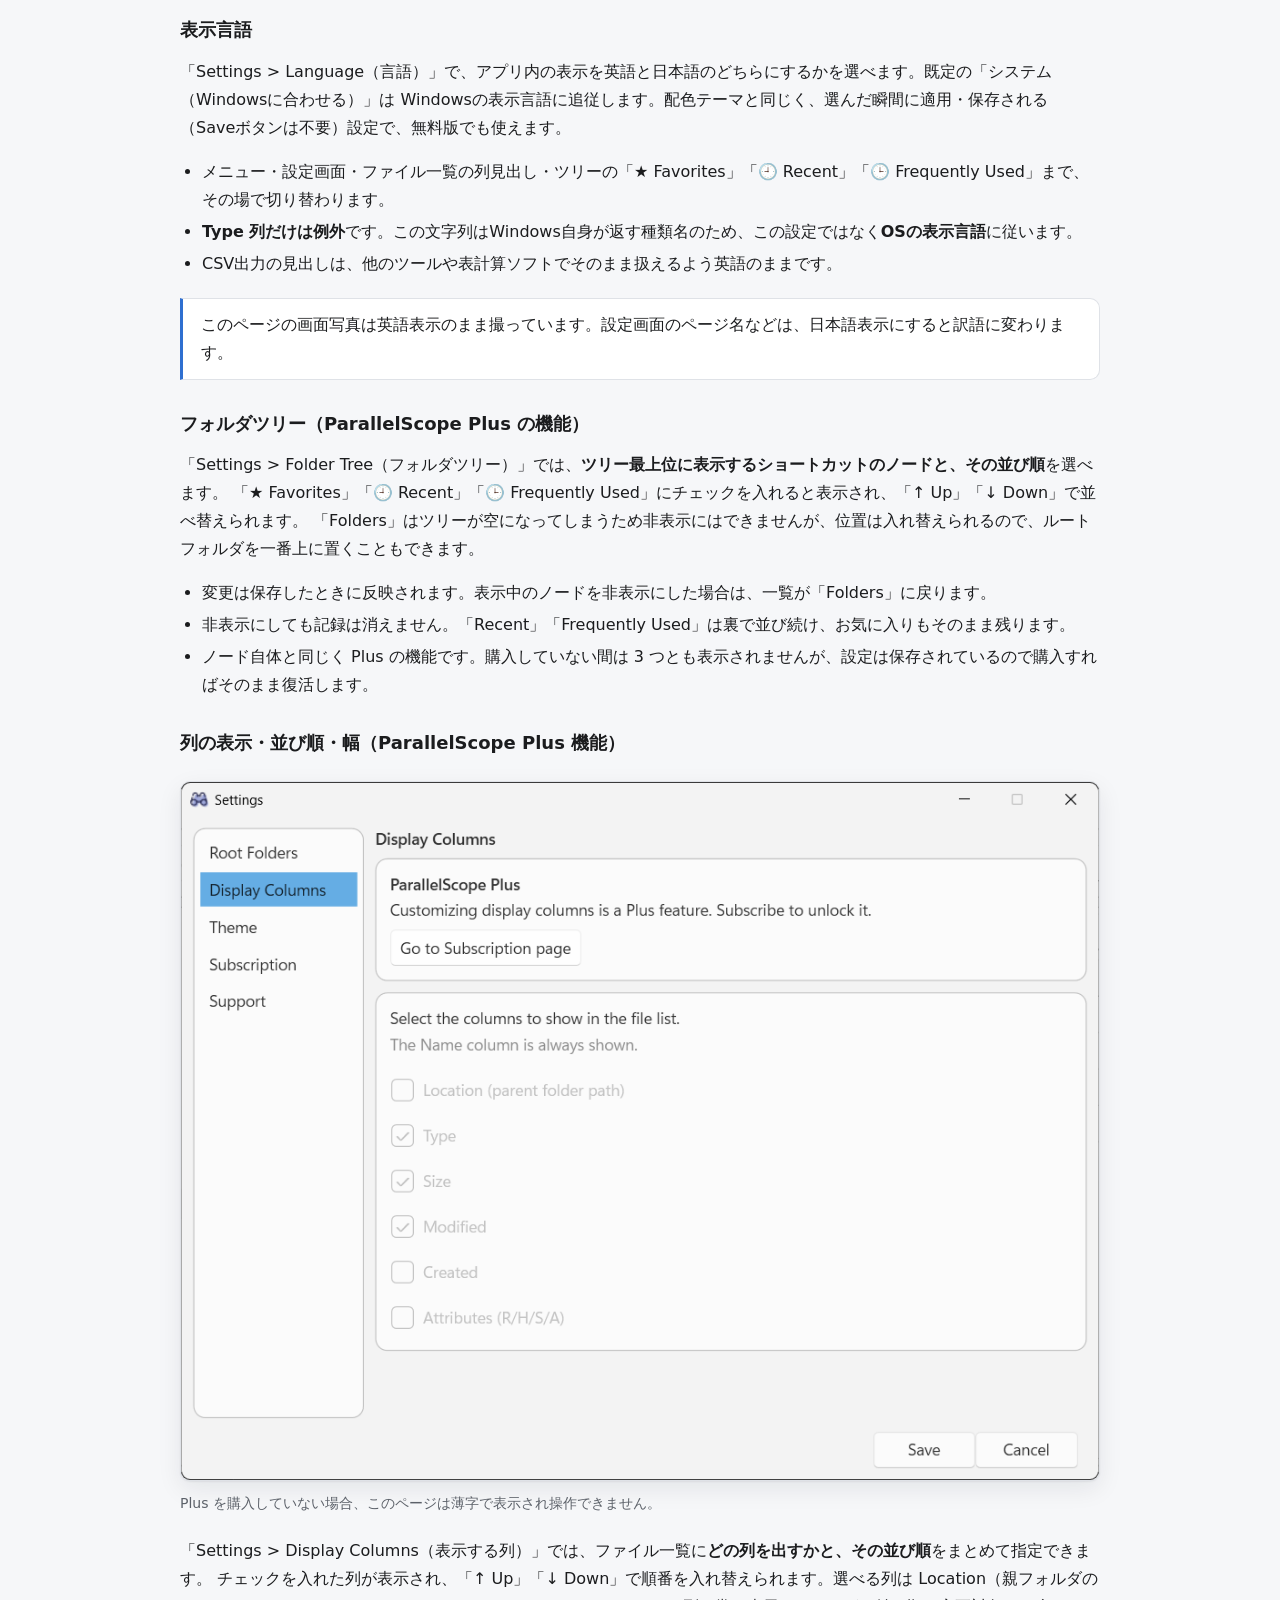
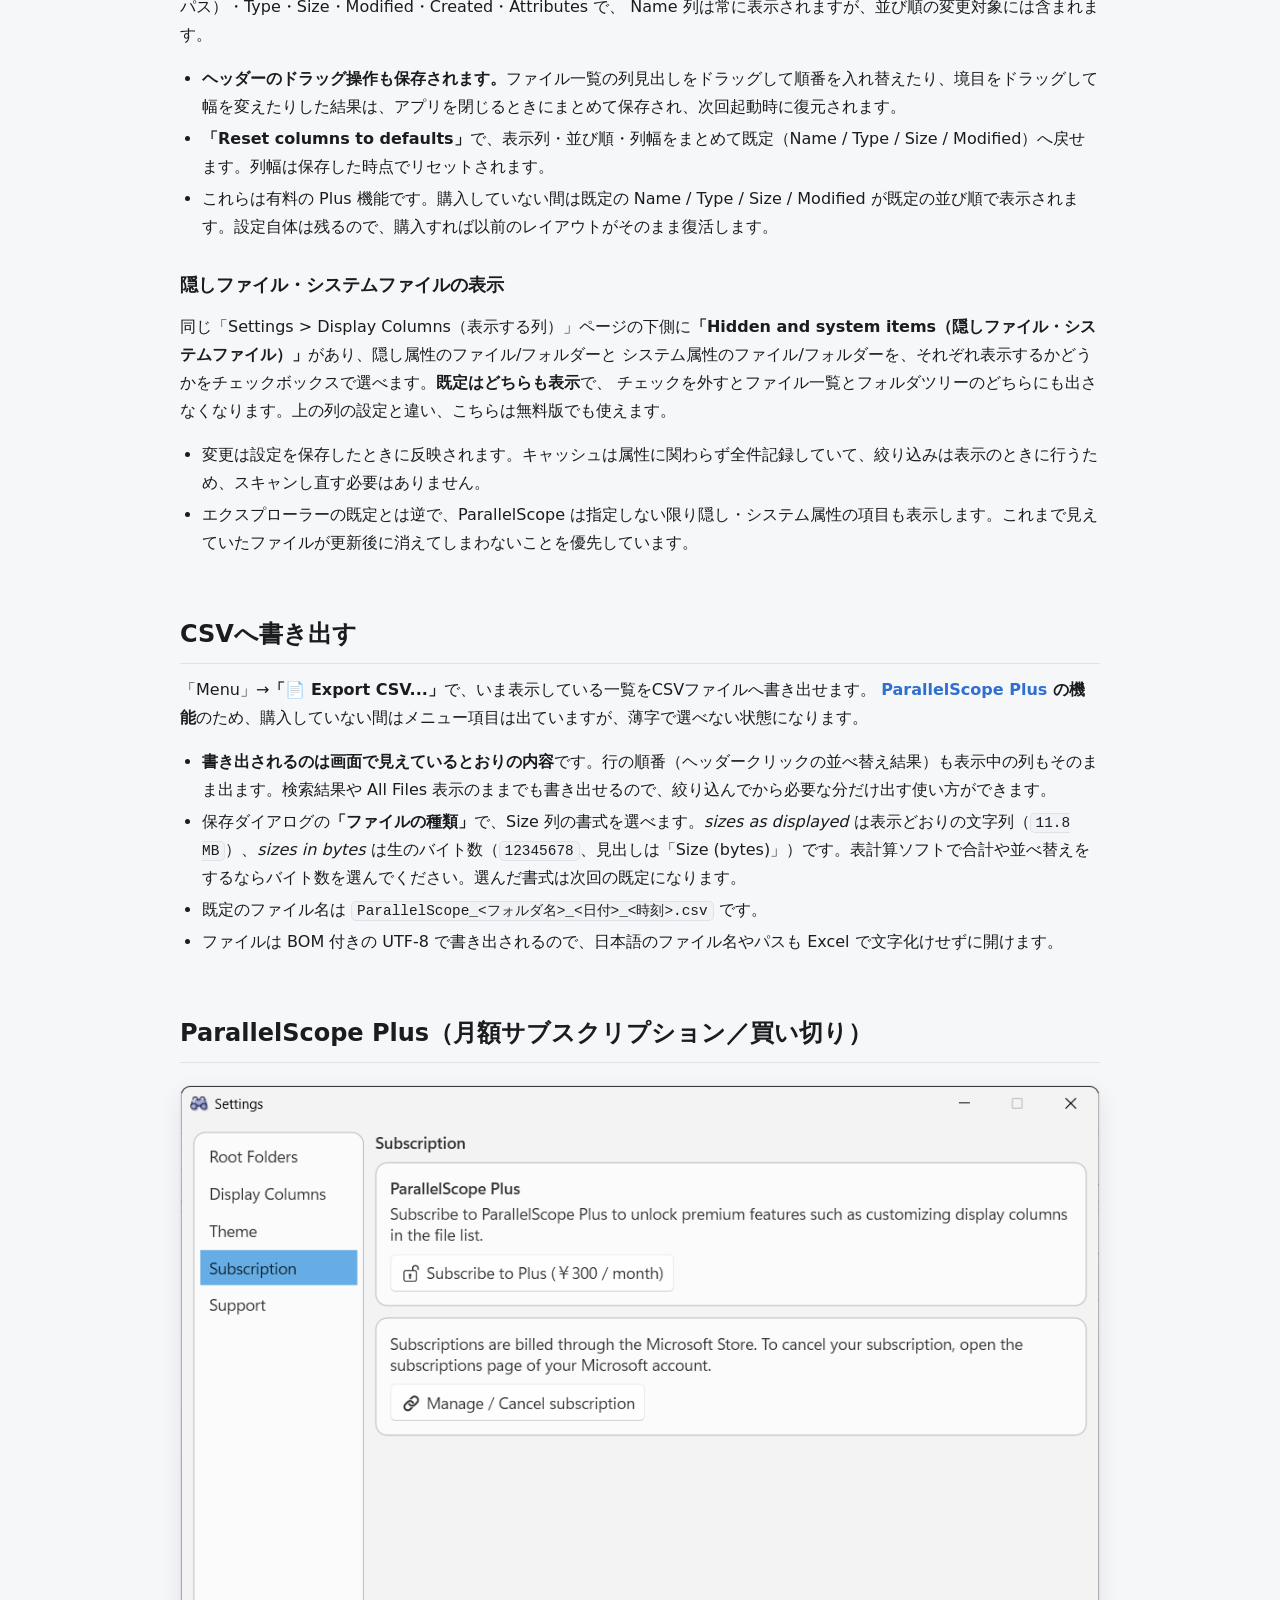
==== commit edc56046: "Plusに買い切り版を追加する Co-Authored-By: Claude Opus 5 <noreply@anthropic.com>" ====
--- a/docs/index.ja.html
+++ b/docs/index.ja.html
@@ -77,11 +77,11 @@
   </figure>
   <ol class="legend">
     <li><span><strong>Menu</strong> — タイトルバー（アプリ名の左）にあります。設定画面を開くほか、表示中の一覧のCSV出力と、この使い方ガイドへのリンクがあります。</span></li>
-    <li><span><strong>ナビゲーションボタン</strong> — 矢印のボタンで、移動履歴を戻る・進む、親フォルダへ上がります。どのボタンかはカーソルを合わせると説明が出ます。Plusを購読していると、アドレスバーの右側に同じ行でタブ列が並びます。</span></li>
+    <li><span><strong>ナビゲーションボタン</strong> — 矢印のボタンで、移動履歴を戻る・進む、親フォルダへ上がります。どのボタンかはカーソルを合わせると説明が出ます。Plus を購入していると、アドレスバーの右側に同じ行でタブ列が並びます。</span></li>
     <li><span><strong>アドレスバー</strong> — 現在地のフルパス。直接入力して <kbd>Enter</kbd> でそのフォルダへ移動できます。</span></li>
     <li><span><strong>検索ボックス</strong> — 入力するたびに現在フォルダ配下を検索します（インクリメンタルサーチ）。</span></li>
     <li><span><strong>All Files トグル</strong> — 現在フォルダ配下のファイルをすべてフラットに表示します。</span></li>
-    <li><span><strong>フォルダツリー</strong> — 最上位の「Folders」の下に、登録したルートフォルダが並びます。Plusを購読していると、その上に「★ Favorites」「🕘 Recent」「🕒 Frequently Used」が並びます。</span></li>
+    <li><span><strong>フォルダツリー</strong> — 最上位の「Folders」の下に、登録したルートフォルダが並びます。Plus を購入していると、その上に「★ Favorites」「🕘 Recent」「🕒 Frequently Used」が並びます。</span></li>
     <li><span><strong>ファイル一覧</strong> — 選択中フォルダの内容。列見出しをクリックすると並べ替えできます。</span></li>
   </ol>
 </section>
@@ -135,7 +135,7 @@
     ここを選んだ状態で検索すると、<strong>すべてのルートを横断して検索</strong>できます。
   </p>
   <p>
-    Plusを購読していると、その上に「★ Favorites」「🕘 Recent」「🕒 Frequently Used」の 3 つの仮想フォルダが並びます。動きは「Folders」と同じで、
+    Plus を購入していると、その上に「★ Favorites」「🕘 Recent」「🕒 Frequently Used」の 3 つの仮想フォルダが並びます。動きは「Folders」と同じで、
     アドレスバーには <code>::Favorites::</code> / <code>::Recent::</code> / <code>::Frequent::</code> と表示され、一覧にはそのノードに集めたフォルダが 1 行ずつ並び、
     そこで検索すれば集めたフォルダを横断して検索できます。詳しくは<a href="#favorites">お気に入り・最近開いたフォルダ・よく使うフォルダ</a>を参照してください。
   </p>
@@ -152,7 +152,7 @@
   <p>
     よく開くフォルダを片っ端からルートに登録していくと、かえって見通しが悪くなります。そこでツリーの最上位には、
     自分で選んで並べるものが 1 つと、アプリが自動で並べるものが 2 つ、合わせて 3 つのショートカット用ノードを用意しています。
-    いずれも <strong><a href="#plus">ParallelScope Plus</a> の機能</strong>で、未購読の間はツリーに表示されません。
+    いずれも <strong><a href="#plus">ParallelScope Plus</a> の機能</strong>で、購入していない間はツリーに表示されません。
   </p>
 
   <h3>★ Favorites（お気に入り）</h3>
@@ -242,7 +242,7 @@
   <h2>タブと画面分割（ParallelScope Plus の機能）</h2>
   <p>
     フォルダを複数開いたまま行き来したいときは、タブと画面分割が使えます。
-    どちらも ParallelScope Plus の機能で、未購読の間はタブ列が表示されず、メニューの「画面を分割する」も選べません。ペインのフォルダツリーの開閉も Plus の機能です。
+    どちらも ParallelScope Plus の機能で、購入していない間はタブ列が表示されず、メニューの「画面を分割する」も選べません。ペインのフォルダツリーの開閉も Plus の機能です。
   </p>
 
   <h3>タブ</h3>
@@ -297,7 +297,7 @@
     <li>「Back」の左にある「☰」ボタンで、そのペインのフォルダツリーを畳み、幅をすべてファイル一覧に回せます。もう一度押すと、畳む前の幅で戻ります。</li>
     <li>開閉はペインごとに持つため、片側だけツリーを開いたままにもできます。</li>
     <li>開閉の状態は保存され、次回起動時に復元されます。</li>
-    <li>未購読の間はボタン自体が表示されず、ツリーは常に開いたままです。</li>
+    <li>Plus を購入していない間はボタン自体が表示されず、ツリーは常に開いたままです。</li>
   </ul>
   <div class="note">
     <p>ファイル一覧の表示列・列幅・並び順は両方のペインで共通の設定です。分割中に片側で列幅を変えると、その値が共通の設定として保存されます。</p>
@@ -328,11 +328,11 @@
         <tr><td>Copy File Name</td><td>ファイル名だけをテキストとしてコピーします。</td></tr>
         <tr><td>Copy Full Path</td><td>フルパスをテキストとしてコピーします。</td></tr>
         <tr><td>Open Parent Folder</td><td>エクスプローラーで親フォルダを開き、その項目を選択状態にします。</td></tr>
-        <tr><td>Open in New Tab</td><td>そのフォルダを<a href="#tabs">新しいタブ</a>で開きます。Plus機能のため、未購読の間は選べません。</td></tr>
-        <tr><td>Open in Other Pane</td><td>そのフォルダを<a href="#tabs">反対側のペイン</a>で開きます。1画面のときは、その場で画面を分割してもう一方に開きます。Plus機能のため、未購読の間は選べません。</td></tr>
+        <tr><td>Open in New Tab</td><td>そのフォルダを<a href="#tabs">新しいタブ</a>で開きます。Plus機能のため、購入していない間は選べません。</td></tr>
+        <tr><td>Open in Other Pane</td><td>そのフォルダを<a href="#tabs">反対側のペイン</a>で開きます。1画面のときは、その場で画面を分割してもう一方に開きます。Plus機能のため、購入していない間は選べません。</td></tr>
         <tr><td>Close This Pane</td><td>右クリックしたペインを閉じて1画面に戻します。閉じる側のタブは残る側の末尾へ移ります。2画面のときだけメニューに出ます。</td></tr>
         <tr><td>Scan everything under this folder</td><td>（ツリー側）そのフォルダ配下だけをスキャンし、キャッシュを更新します。</td></tr>
-        <tr><td>★ Add to Favorites / ☆ Remove from Favorites</td><td>（ツリー側）そのフォルダを「★ Favorites」に登録・解除します。Plus機能のため、未購読の間はメニューに出ません。</td></tr>
+        <tr><td>★ Add to Favorites / ☆ Remove from Favorites</td><td>（ツリー側）そのフォルダを「★ Favorites」に登録・解除します。Plus機能のため、購入していない間はメニューに出ません。</td></tr>
       </tbody>
     </table>
   </div>
@@ -395,13 +395,13 @@
   <ul>
     <li>変更は保存したときに反映されます。表示中のノードを非表示にした場合は、一覧が「Folders」に戻ります。</li>
     <li>非表示にしても記録は消えません。「Recent」「Frequently Used」は裏で並び続け、お気に入りもそのまま残ります。</li>
-    <li>ノード自体と同じく Plus の機能です。未購読の間は 3 つとも表示されませんが、設定は保存されているので購読すればそのまま復活します。</li>
+    <li>ノード自体と同じく Plus の機能です。購入していない間は 3 つとも表示されませんが、設定は保存されているので購入すればそのまま復活します。</li>
   </ul>
 
   <h3>列の表示・並び順・幅（ParallelScope Plus 機能）</h3>
   <figure>
     <a href="images/07-settings-columns.png"><img src="images/07-settings-columns.png" alt="設定画面の Display Columns ページ"></a>
-    <figcaption>未購読の場合、このページは薄字で表示され操作できません。</figcaption>
+    <figcaption>Plus を購入していない場合、このページは薄字で表示され操作できません。</figcaption>
   </figure>
   <p>
     「Settings &gt; Display Columns（表示する列）」では、ファイル一覧に<strong>どの列を出すかと、その並び順</strong>をまとめて指定できます。
@@ -411,7 +411,7 @@
   <ul>
     <li><strong>ヘッダーのドラッグ操作も保存されます。</strong>ファイル一覧の列見出しをドラッグして順番を入れ替えたり、境目をドラッグして幅を変えたりした結果は、アプリを閉じるときにまとめて保存され、次回起動時に復元されます。</li>
     <li><strong>「Reset columns to defaults」</strong>で、表示列・並び順・列幅をまとめて既定（Name / Type / Size / Modified）へ戻せます。列幅は保存した時点でリセットされます。</li>
-    <li>これらは有料の Plus 機能です。未購読の間は既定の Name / Type / Size / Modified が既定の並び順で表示されます。設定自体は残るので、購読すれば以前のレイアウトがそのまま復活します。</li>
+    <li>これらは有料の Plus 機能です。購入していない間は既定の Name / Type / Size / Modified が既定の並び順で表示されます。設定自体は残るので、購入すれば以前のレイアウトがそのまま復活します。</li>
   </ul>
 
   <h3>隠しファイル・システムファイルの表示</h3>
@@ -430,7 +430,7 @@
   <h2>CSVへ書き出す</h2>
   <p>
     「Menu」→<strong>「📄 Export CSV...」</strong>で、いま表示している一覧をCSVファイルへ書き出せます。
-    <strong><a href="#plus">ParallelScope Plus</a> の機能</strong>のため、未購読の間はメニュー項目は出ていますが、薄字で選べない状態になります。
+    <strong><a href="#plus">ParallelScope Plus</a> の機能</strong>のため、購入していない間はメニュー項目は出ていますが、薄字で選べない状態になります。
   </p>
   <ul>
     <li><strong>書き出されるのは画面で見えているとおりの内容</strong>です。行の順番（ヘッダークリックの並べ替え結果）も表示中の列もそのまま出ます。検索結果や All Files 表示のままでも書き出せるので、絞り込んでから必要な分だけ出す使い方ができます。</li>
@@ -441,10 +441,10 @@
 </section>
 
 <section id="plus">
-  <h2>ParallelScope Plus（月額サブスクリプション）</h2>
-  <figure>
-    <a href="images/10-settings-subscription.png"><img src="images/10-settings-subscription.png" alt="設定画面の Subscription ページ"></a>
-    <figcaption>「Settings &gt; Subscription（サブスクリプション）」から購読と解約の入り口にアクセスできます。</figcaption>
+  <h2>ParallelScope Plus（月額サブスクリプション／買い切り）</h2>
+  <figure>
+    <a href="images/10-settings-subscription.png"><img src="images/10-settings-subscription.png" alt="設定画面の Plus ページ"></a>
+    <figcaption>「Settings &gt; Plus」から購入（月額・買い切り）と解約の入り口にアクセスできます。</figcaption>
   </figure>
   <ul>
     <li>現在の対象機能は次のとおりです。
@@ -459,9 +459,10 @@
         <li><a href="#tabs">画面分割（2 画面）</a></li>
         <li><a href="#tabs">ペインのフォルダツリーの開閉</a></li>
       </ul>
-      これら以外のすべての機能は購読なしで使えます。</li>
-    <li>購入・請求・解約はすべて Microsoft Store が処理します。解約は「Manage / Cancel subscription」から Microsoft アカウントのサブスクリプション管理ページを開いて行います。</li>
-    <li>購読状態は Microsoft Store のライセンスで判定されるため、この機能が働くのは Microsoft Store 版のみです。</li>
+      これら以外のすべての機能は購入なしで使えます。</li>
+    <li>購入方法は「月額サブスクリプション」と「買い切り」の 2 通りで、<strong>解放される機能はどちらも同じ</strong>です。両方を購入する必要はなく、どちらかを持っている間はもう一方の購入ボタンは表示されません。</li>
+    <li>購入・請求・解約はすべて Microsoft Store が処理します。解約は「Manage / Cancel subscription」から Microsoft アカウントのサブスクリプション管理ページを開いて行います（買い切りには解約がないため、購入済みの場合はこの導線を表示しません）。</li>
+    <li>購入状態は Microsoft Store のライセンスで判定されるため、この機能が働くのは Microsoft Store 版のみです。</li>
   </ul>
 </section>
 
@@ -502,16 +503,16 @@
   <p>フォルダの合計サイズはスキャン済みのキャッシュから集計しています。まだスキャンされていないフォルダでは空欄になります。</p>
 
   <h3>表示列を変えたい</h3>
-  <p>列の増減・並び替えは Plus 機能です。「Settings &gt; Display Columns（表示する列）」から購読ページへ移動できます。</p>
+  <p>列の増減・並び替えは Plus 機能です。「Settings &gt; Display Columns（表示する列）」から Plus のページへ移動できます。</p>
 
   <h3>列幅が既定に戻ってしまった</h3>
-  <p>列幅とヘッダーの並び順はアプリを閉じるときに保存されるため、強制終了すると直前の変更が残りません。また、Plus未購読の間は保存済みの設定を無視して既定の列で表示します（購読が有効になれば元のレイアウトに戻ります）。</p>
+  <p>列幅とヘッダーの並び順はアプリを閉じるときに保存されるため、強制終了すると直前の変更が残りません。また、Plus を購入していない間は保存済みの設定を無視して既定の列で表示します（Plus が有効になれば元のレイアウトに戻ります）。</p>
 
   <h3>タブ列が出てこない・「画面を分割する」が選べない</h3>
-  <p><a href="#tabs">タブと画面分割</a>は ParallelScope Plus の機能です。購読すると表示されます。保存済みのタブ構成は未購読の間も消えないので、購読すれば元の構成に戻ります。</p>
+  <p><a href="#tabs">タブと画面分割</a>は ParallelScope Plus の機能です。購入すると表示されます。保存済みのタブ構成は購入していない間も消えないので、購入すれば元の構成に戻ります。</p>
 
   <h3>「Favorites」「Recent」「Frequently Used」がツリーに出てこない</h3>
-  <p>いずれも Plus 機能です。購読が確認できた時点で表示されるため、起動直後は少し遅れて現れることがあります。</p>
+  <p>いずれも Plus 機能です。購入が確認できた時点で表示されるため、起動直後は少し遅れて現れることがあります。</p>
 
   <h3>いま開いたフォルダが「Recent」に出てこない</h3>
   <p>並べ替えは起動時とノードを展開したときにだけ行われます（移動のたびに並べ替えると、操作中にツリーが目の前で動いてしまうためです）。ノードを畳んで開き直すと最新になります。ノード自体を選んだときの一覧は常に最新の順です。なお、お気に入りに登録済みのフォルダは意図的に除外しています。</p>
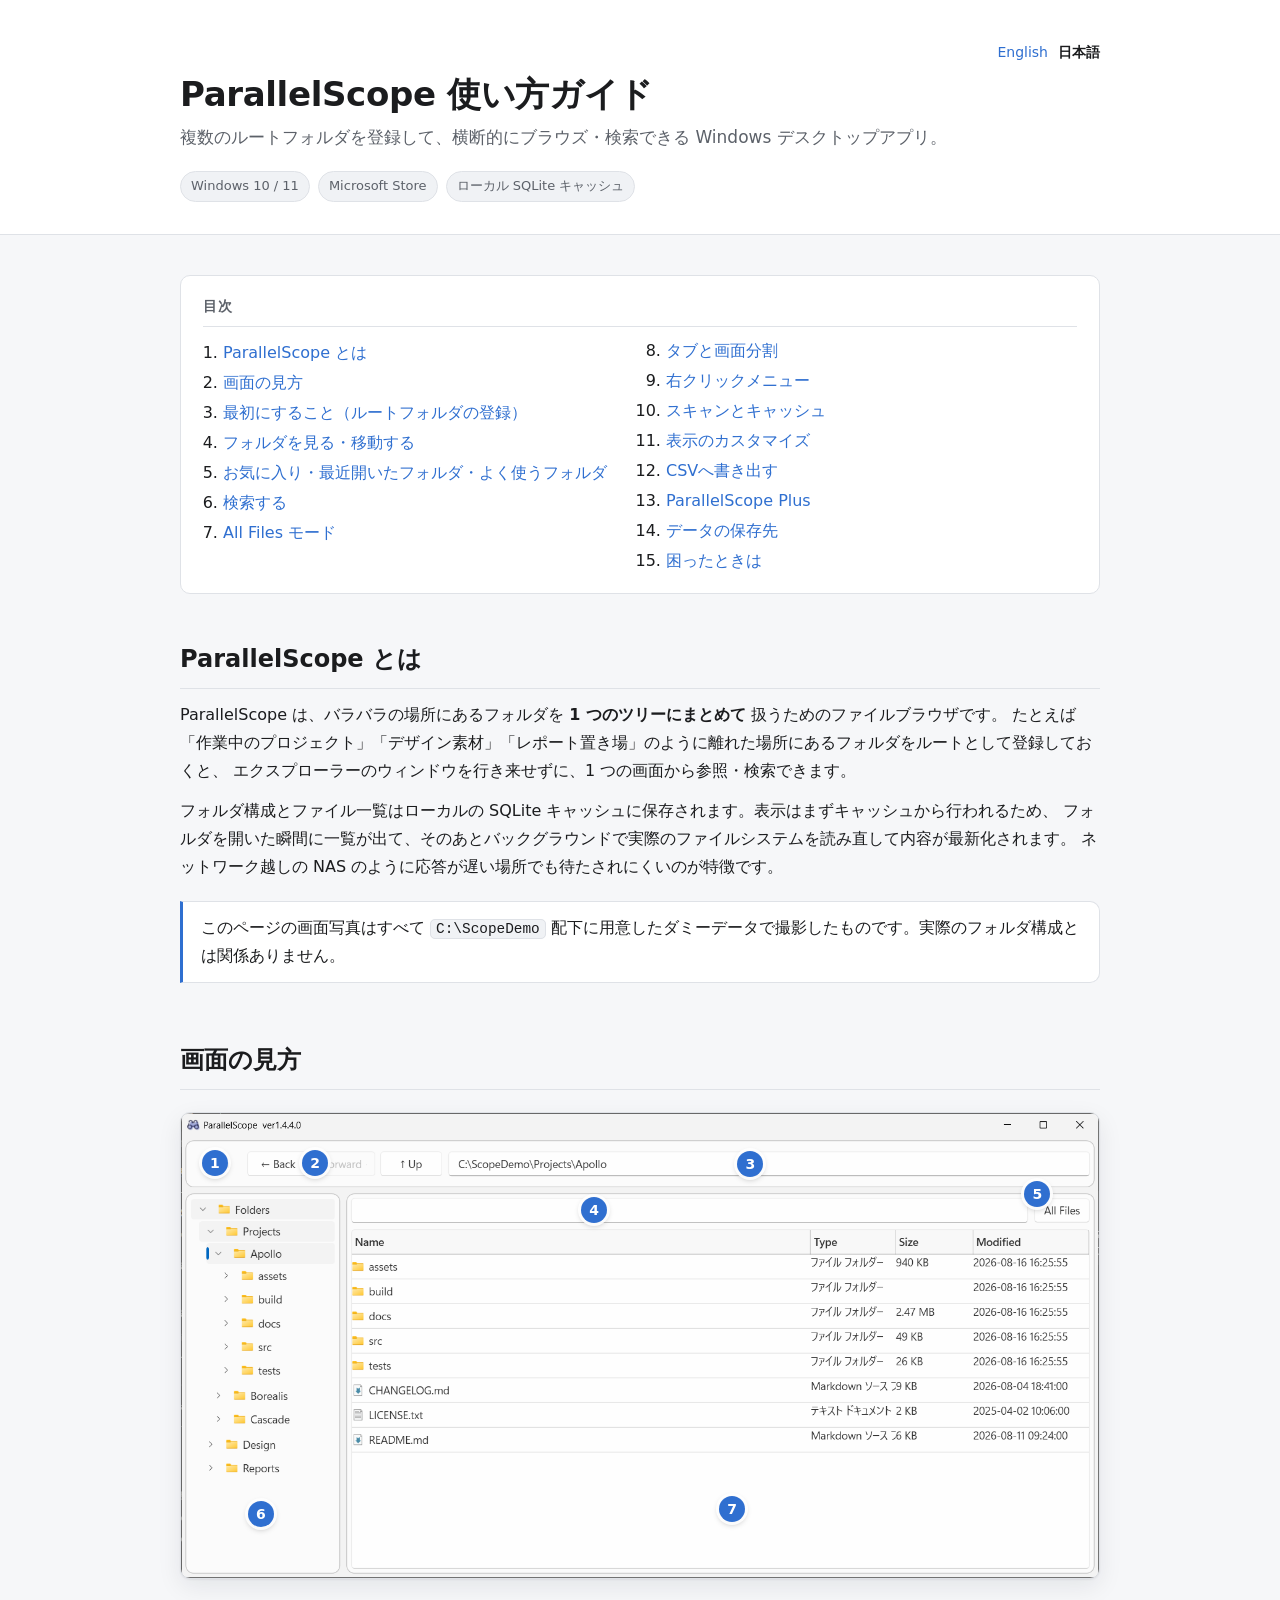
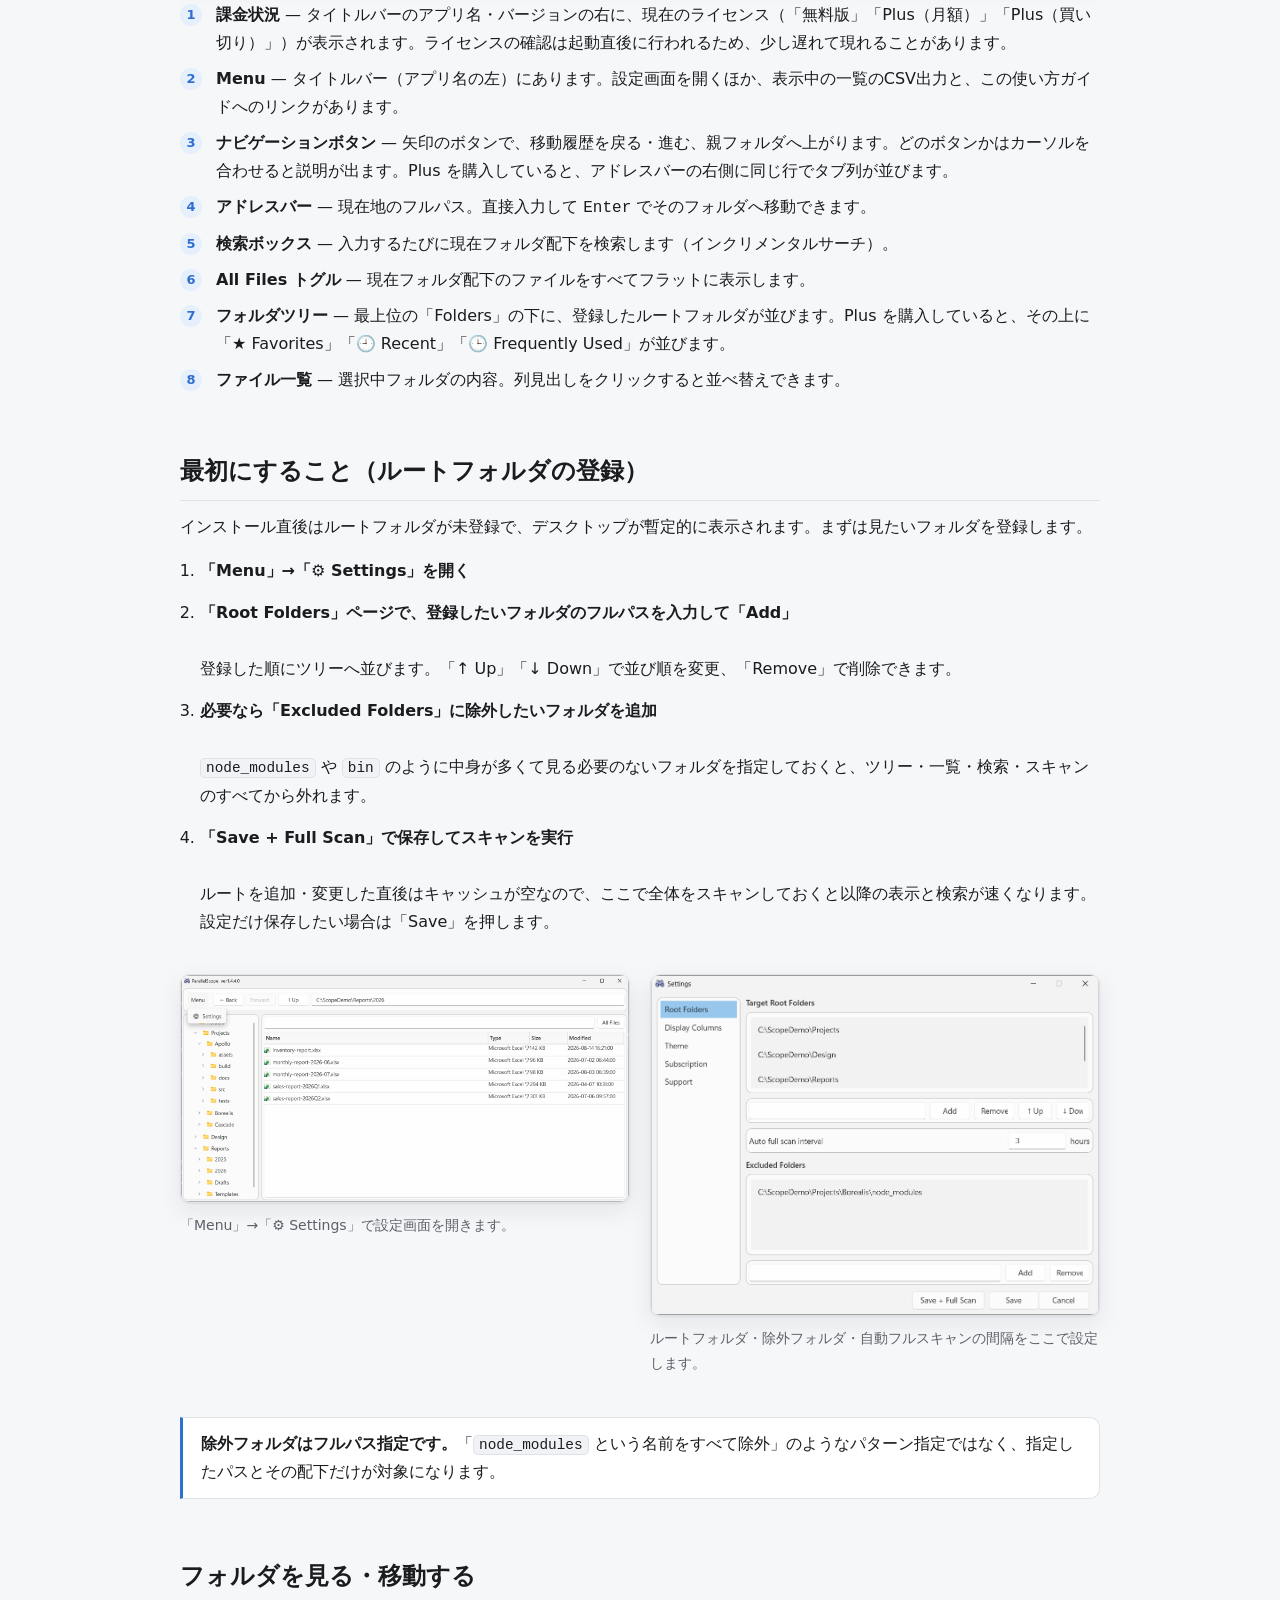
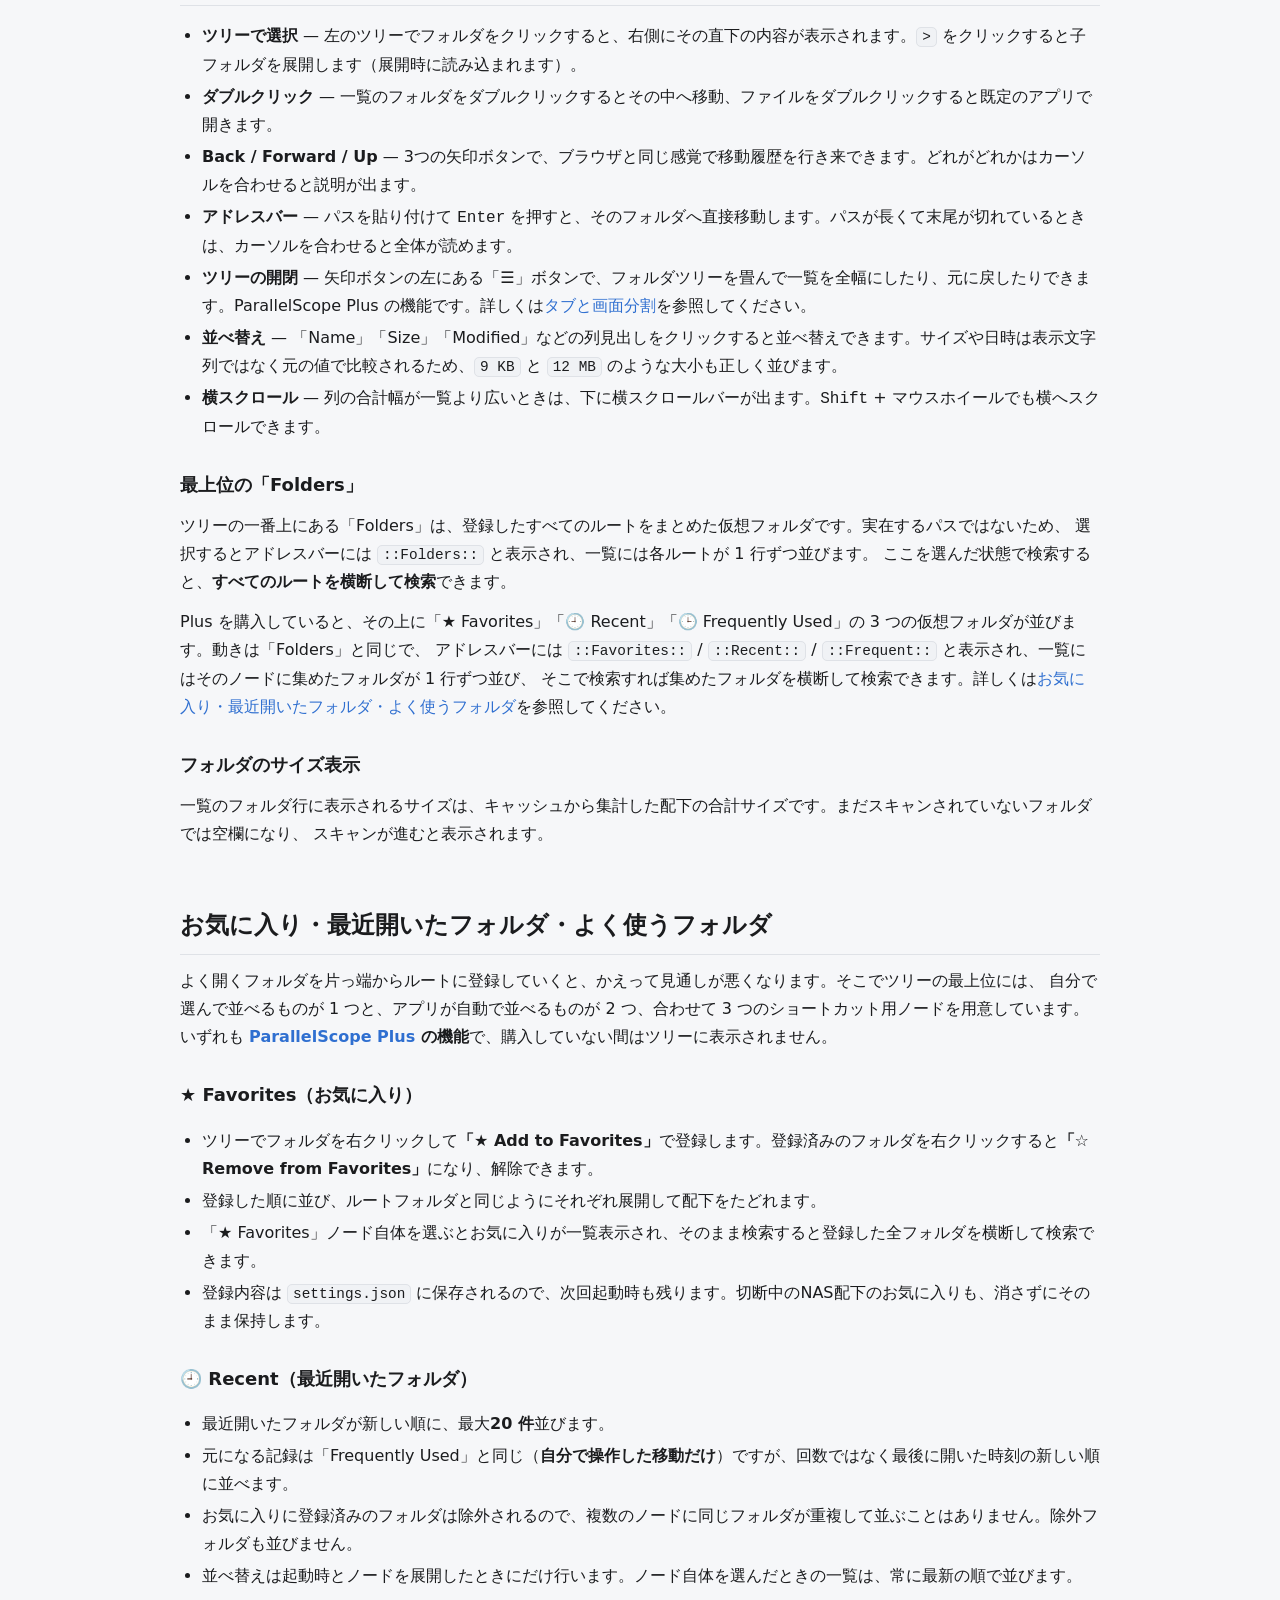
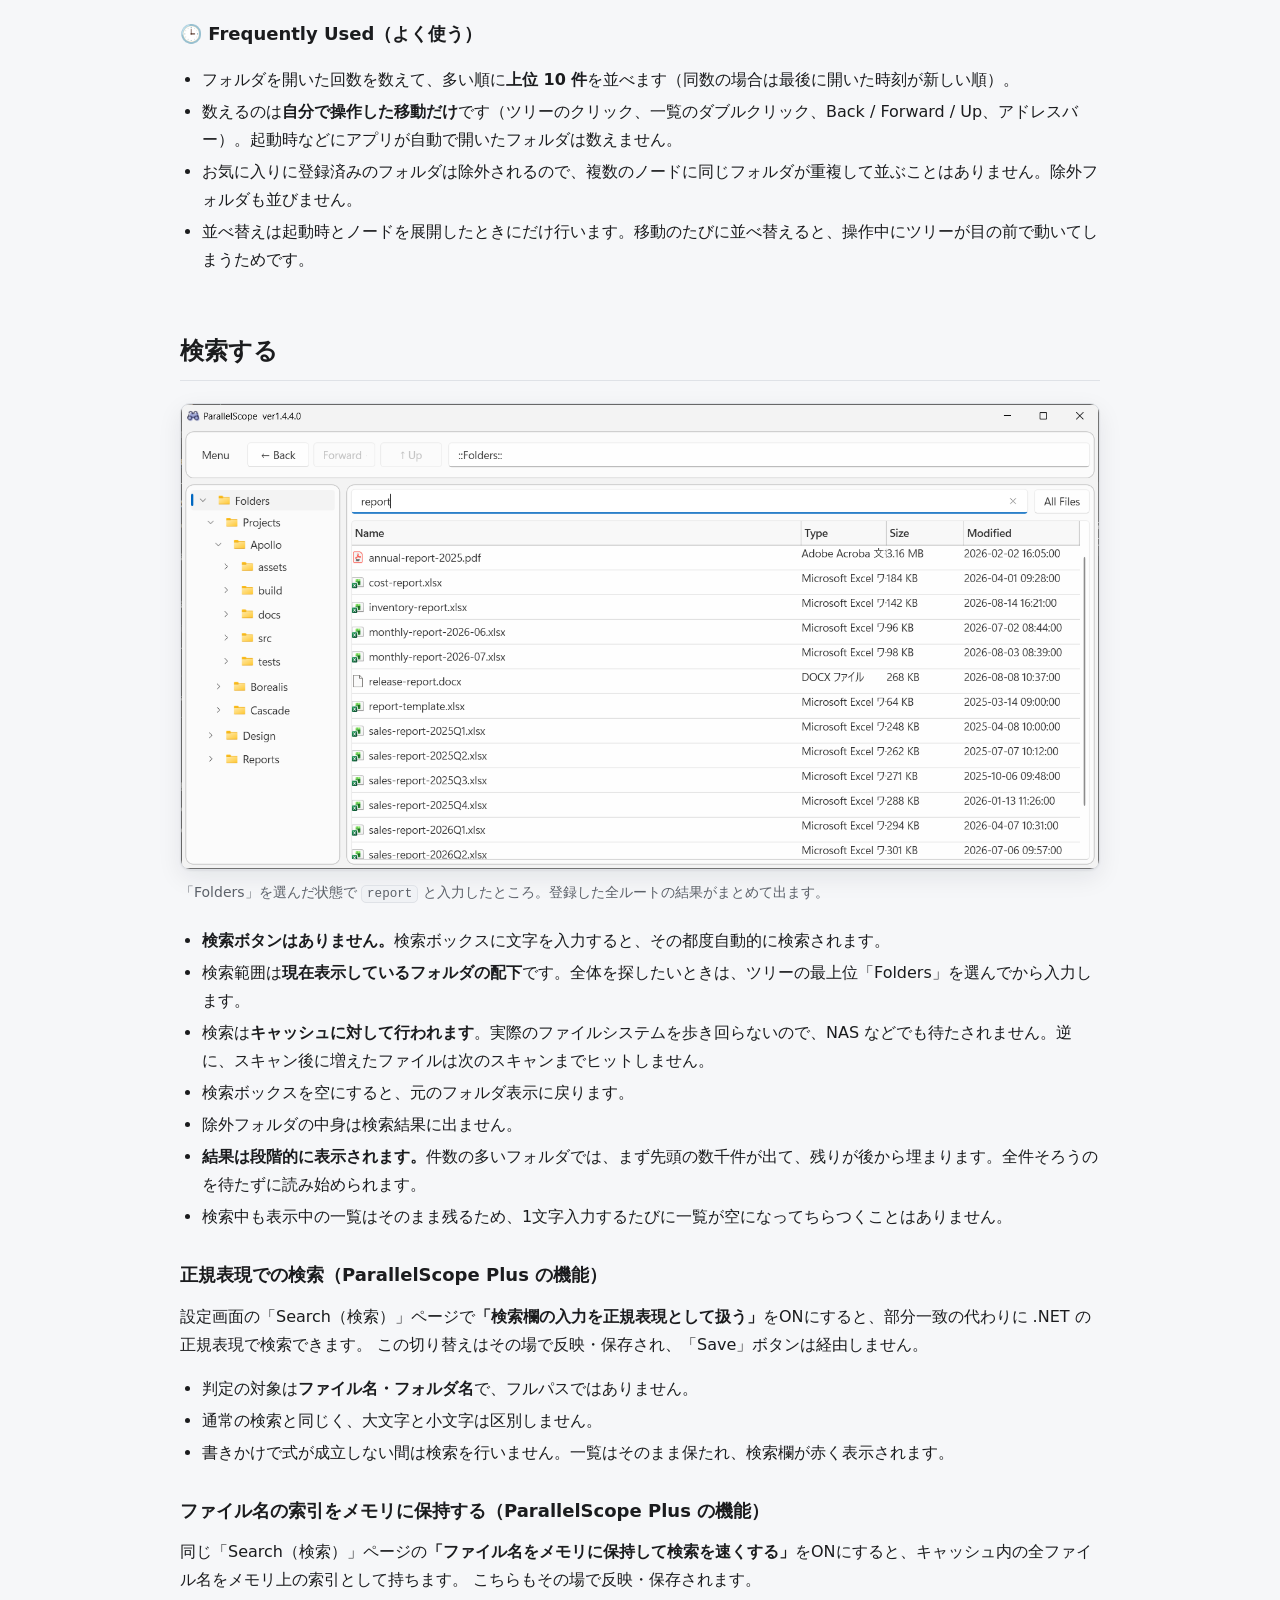
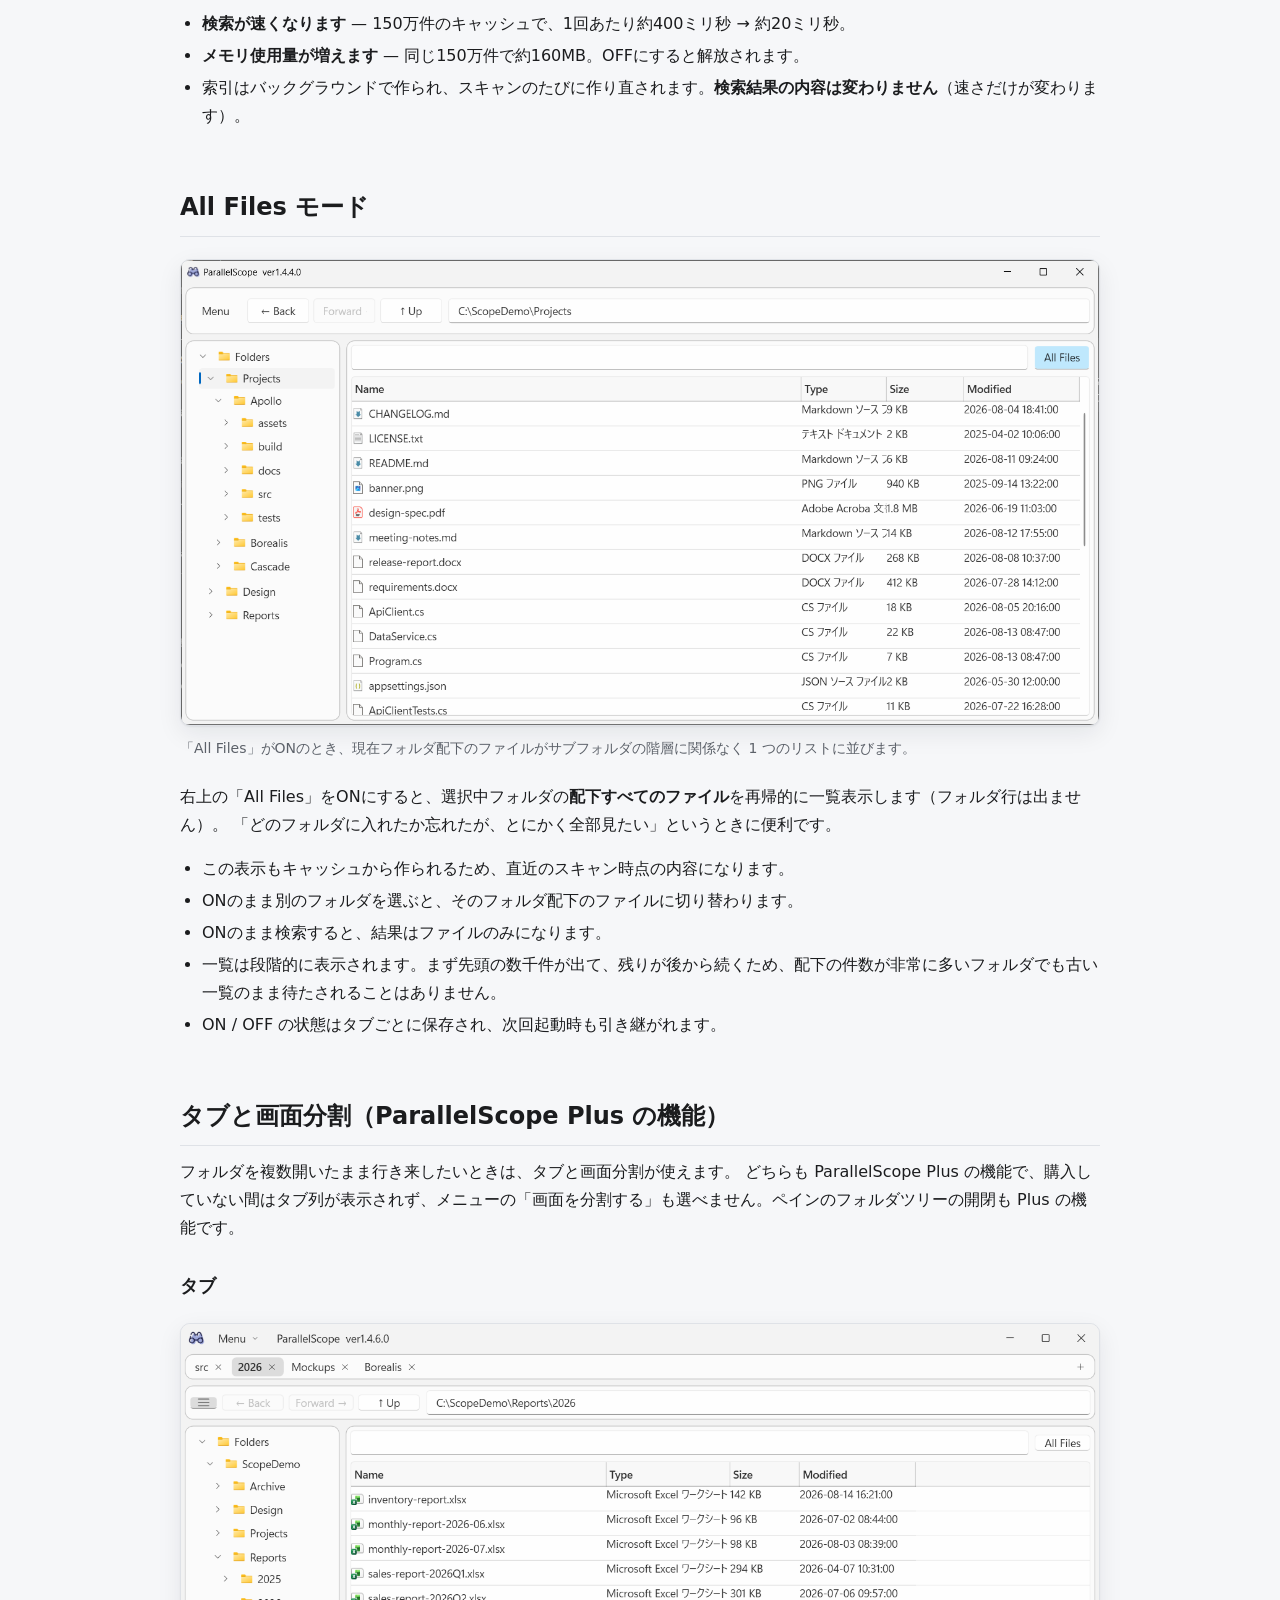
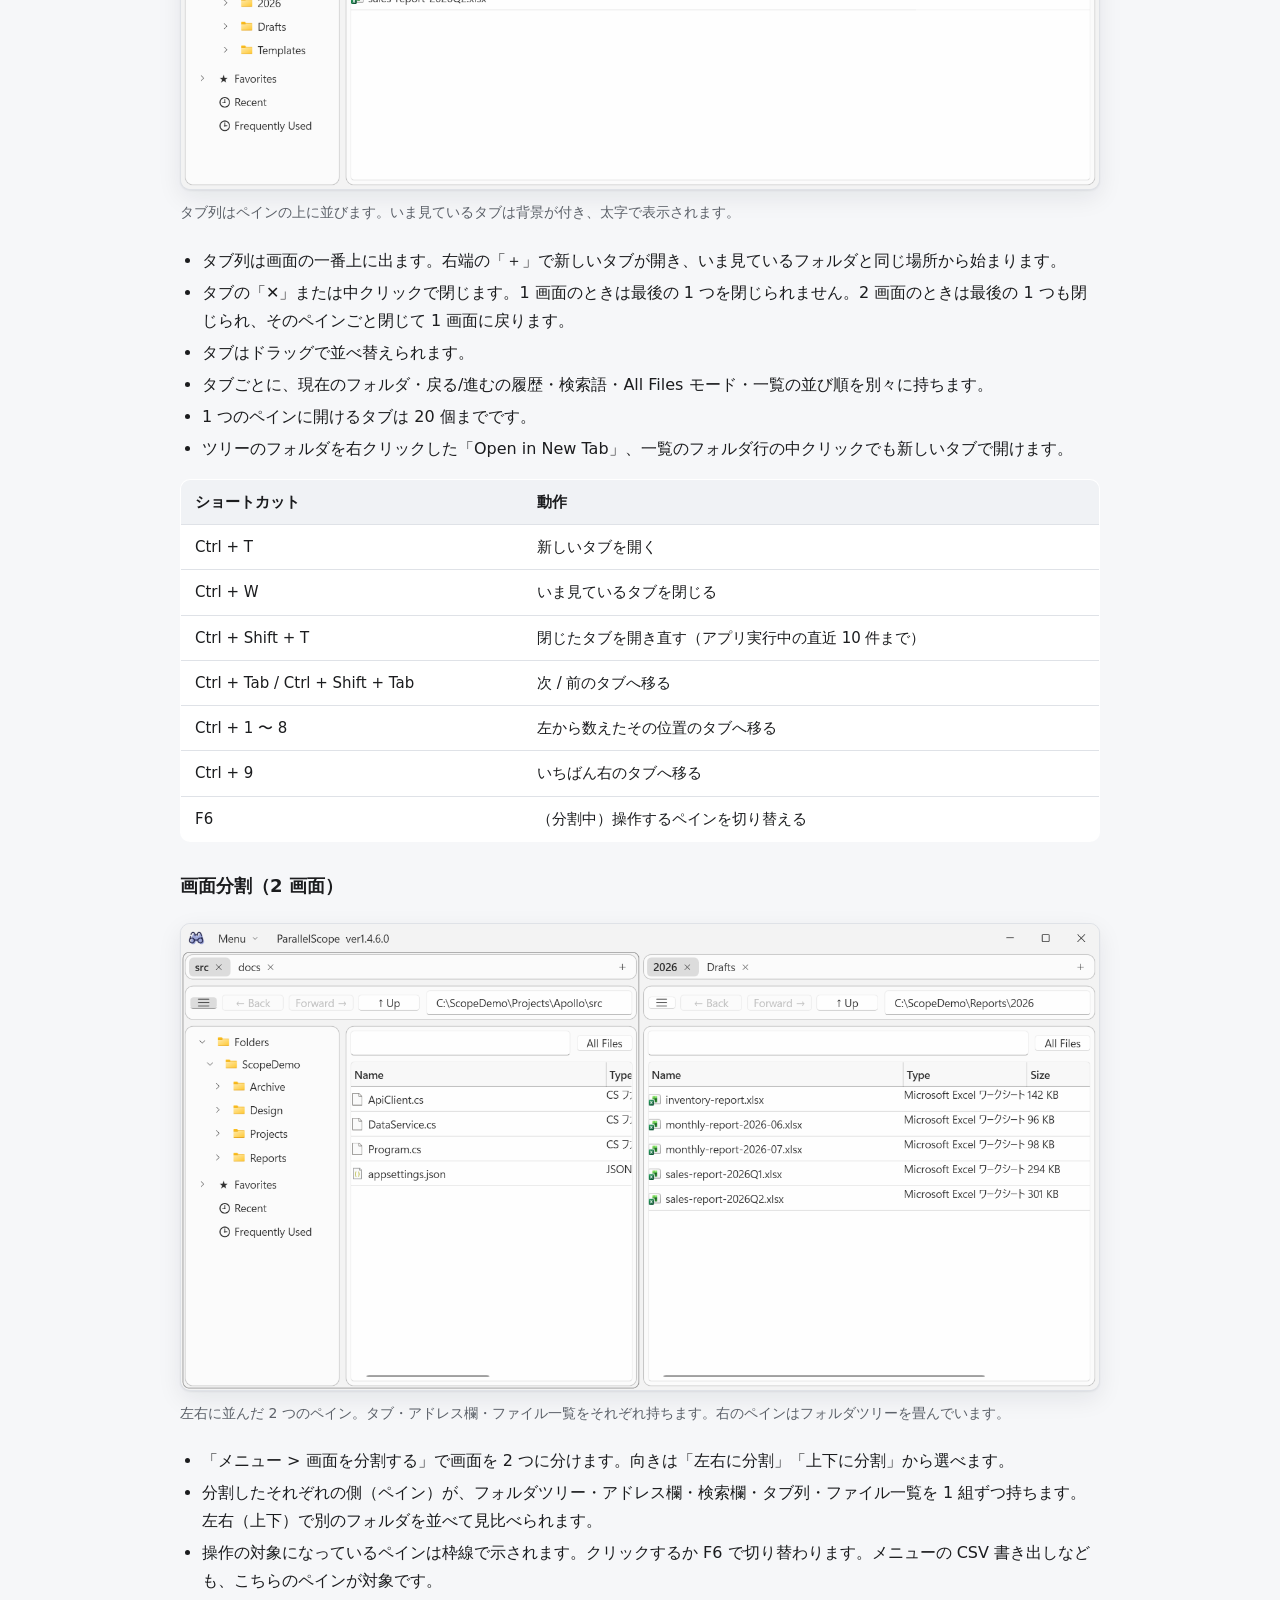
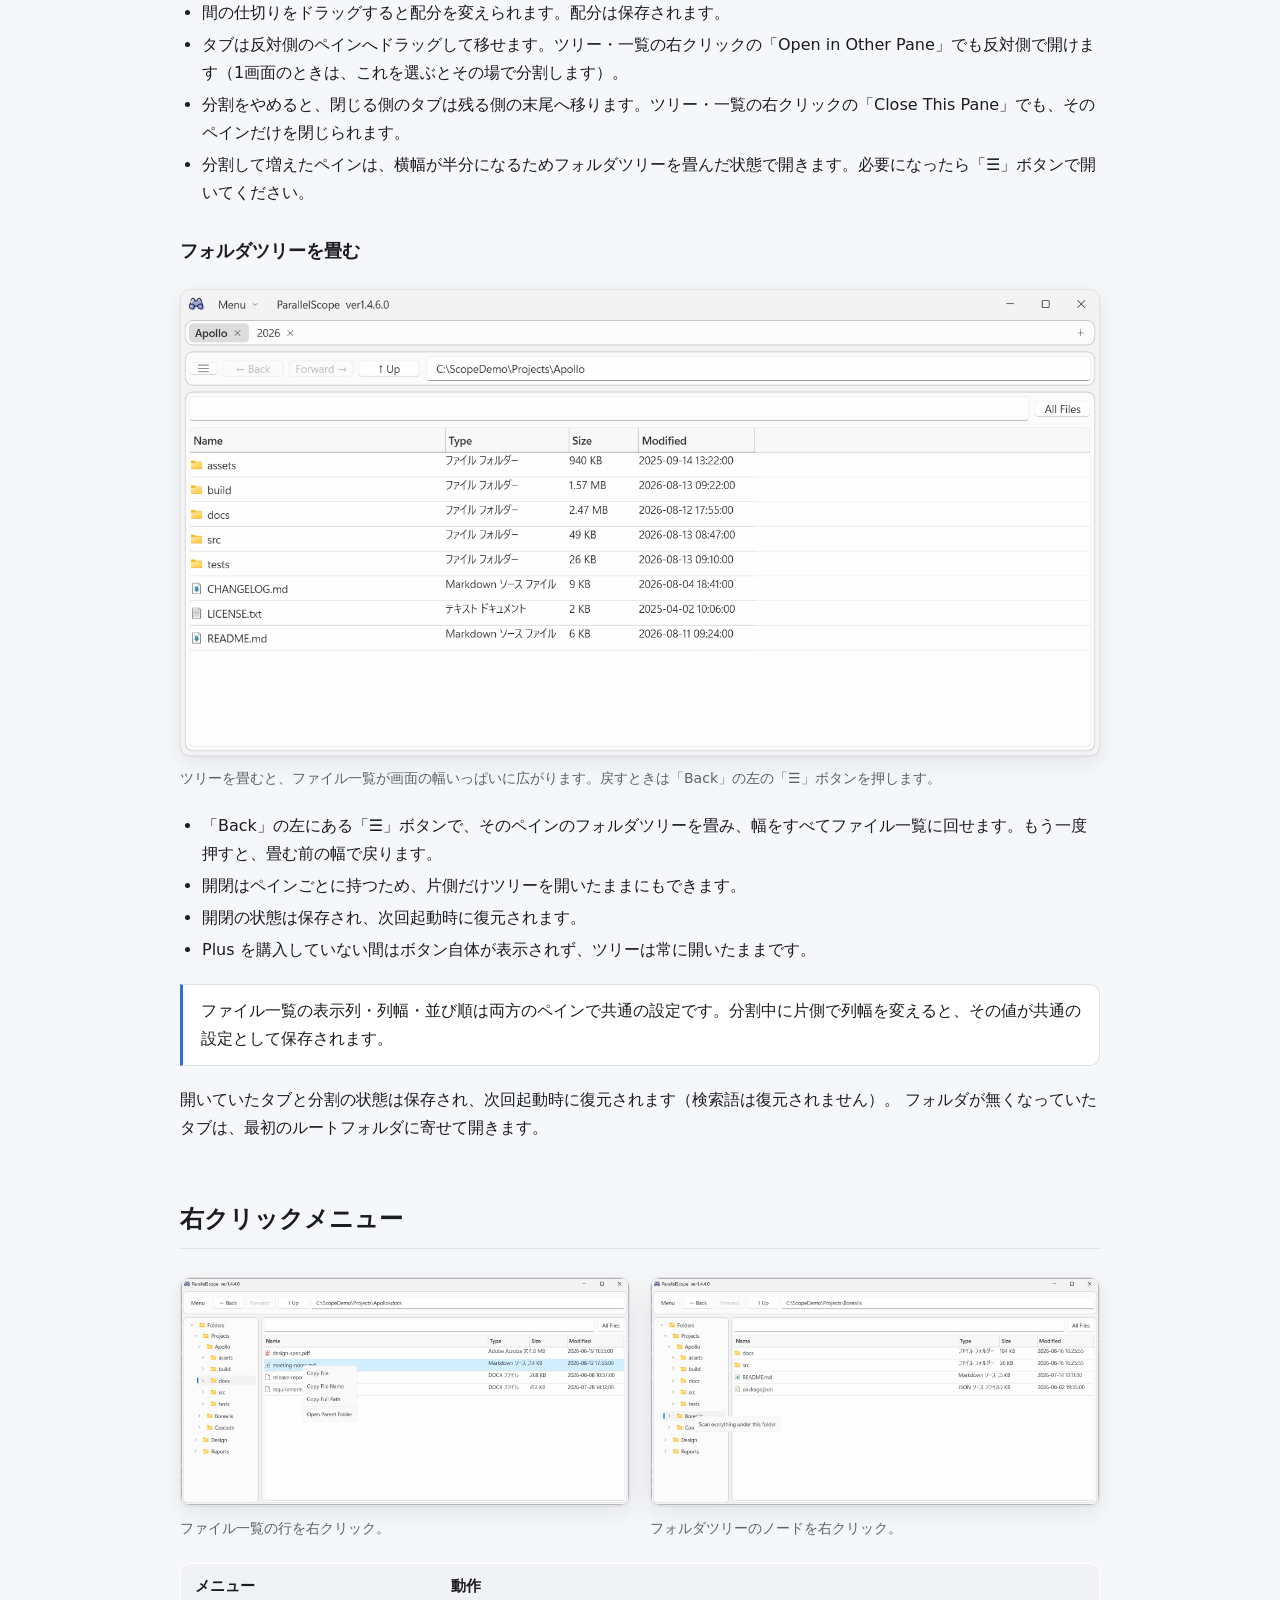
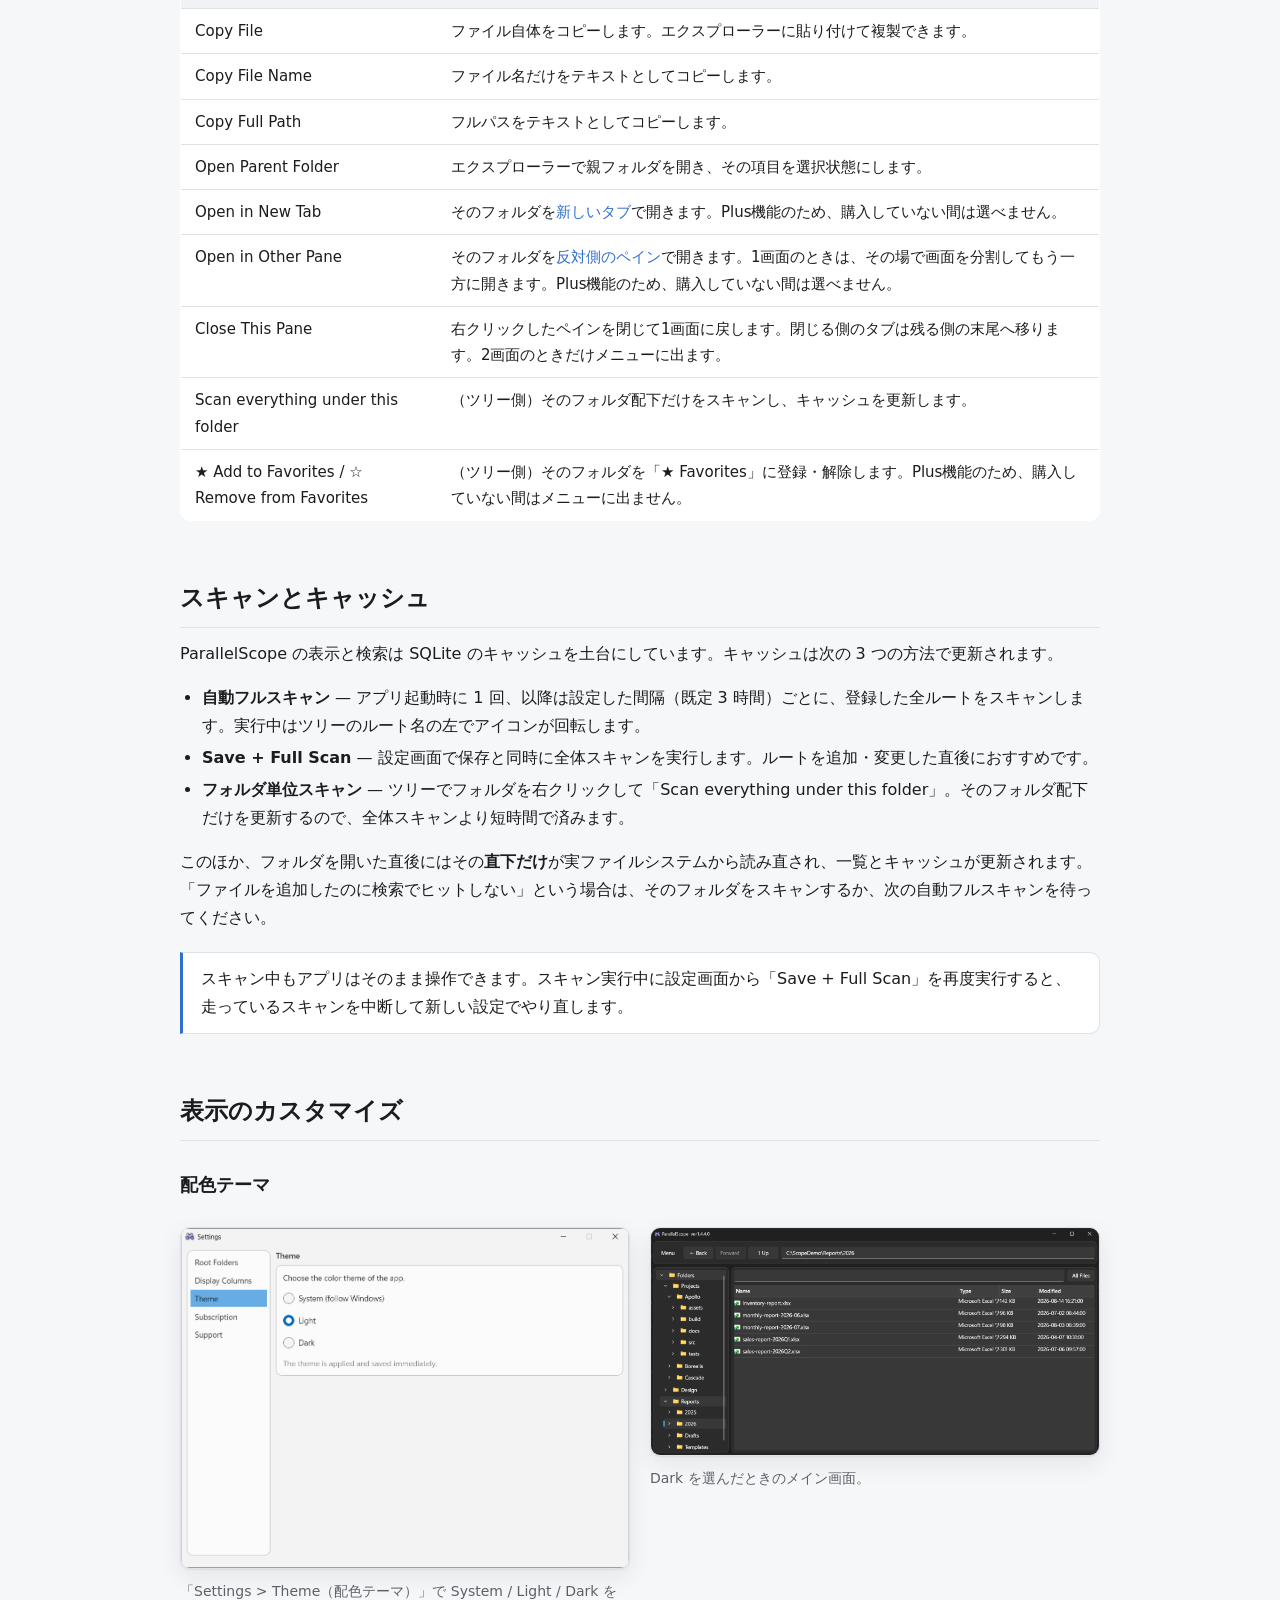
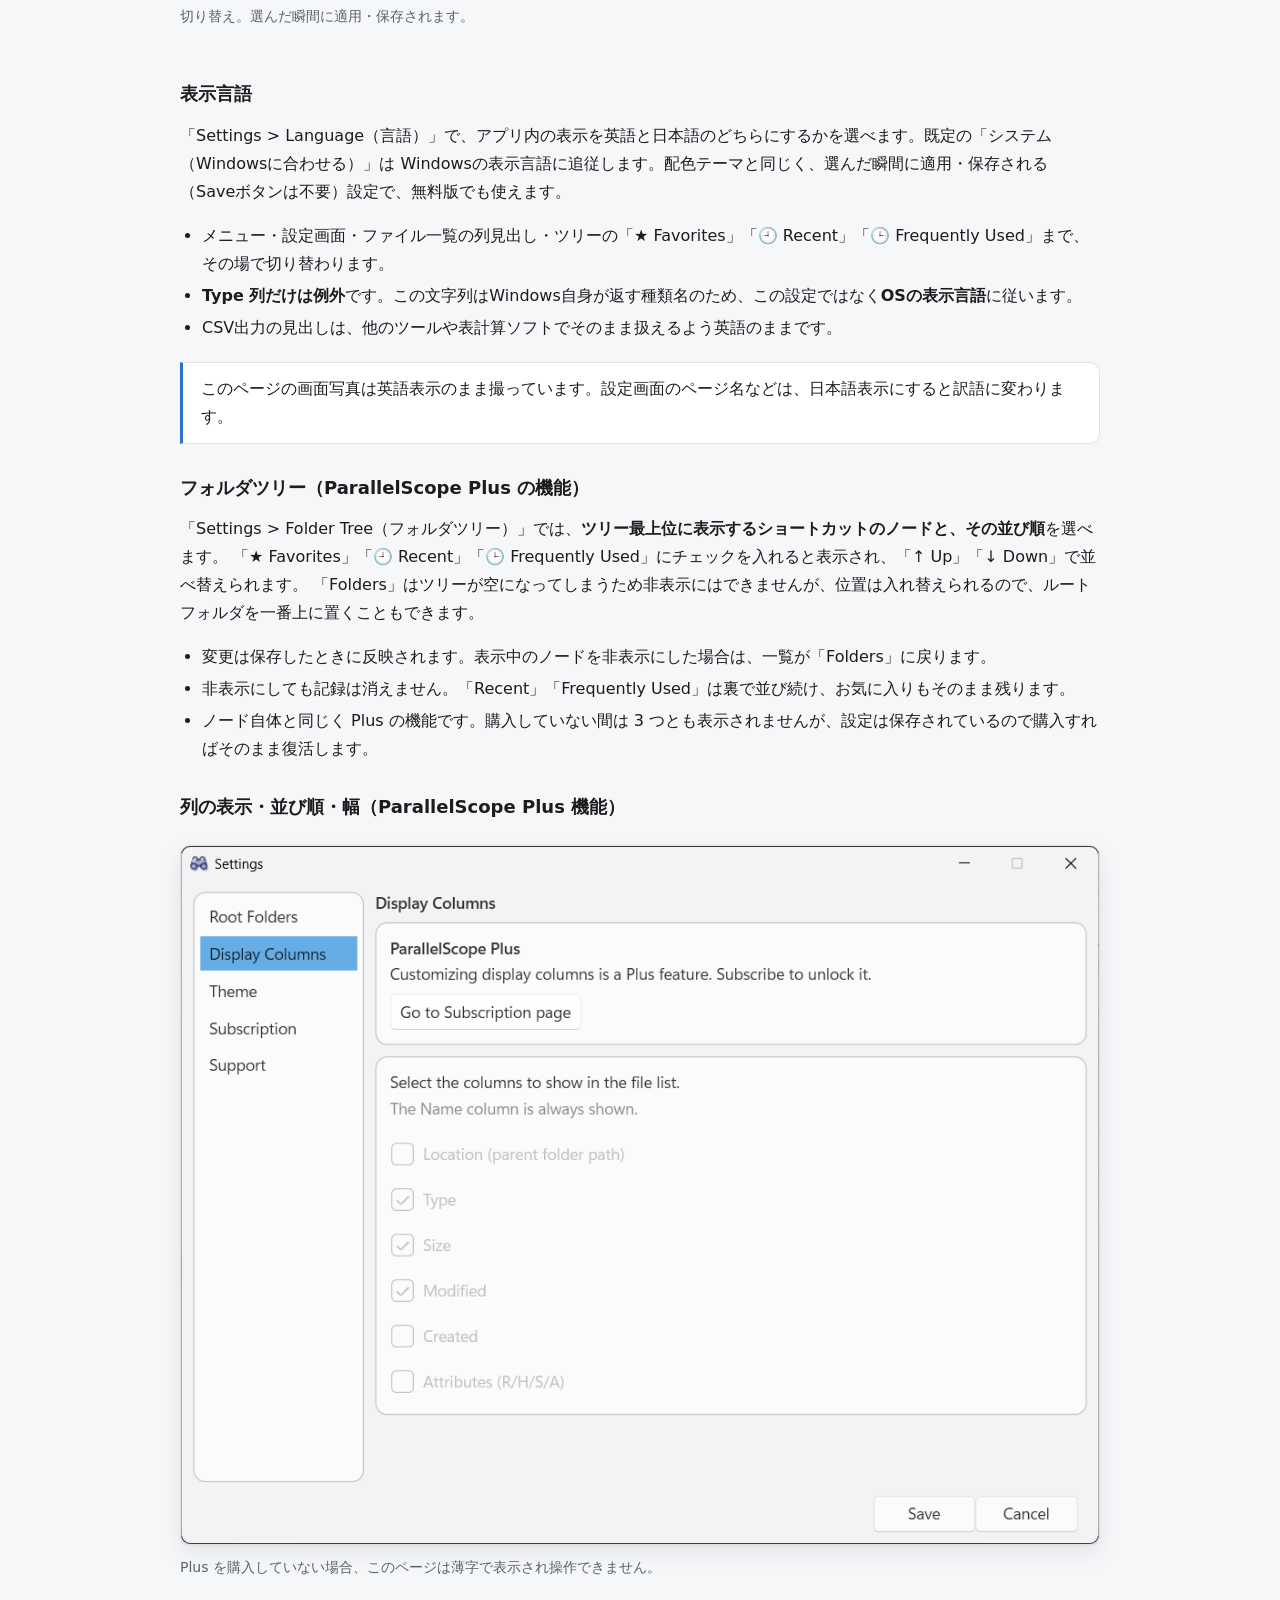
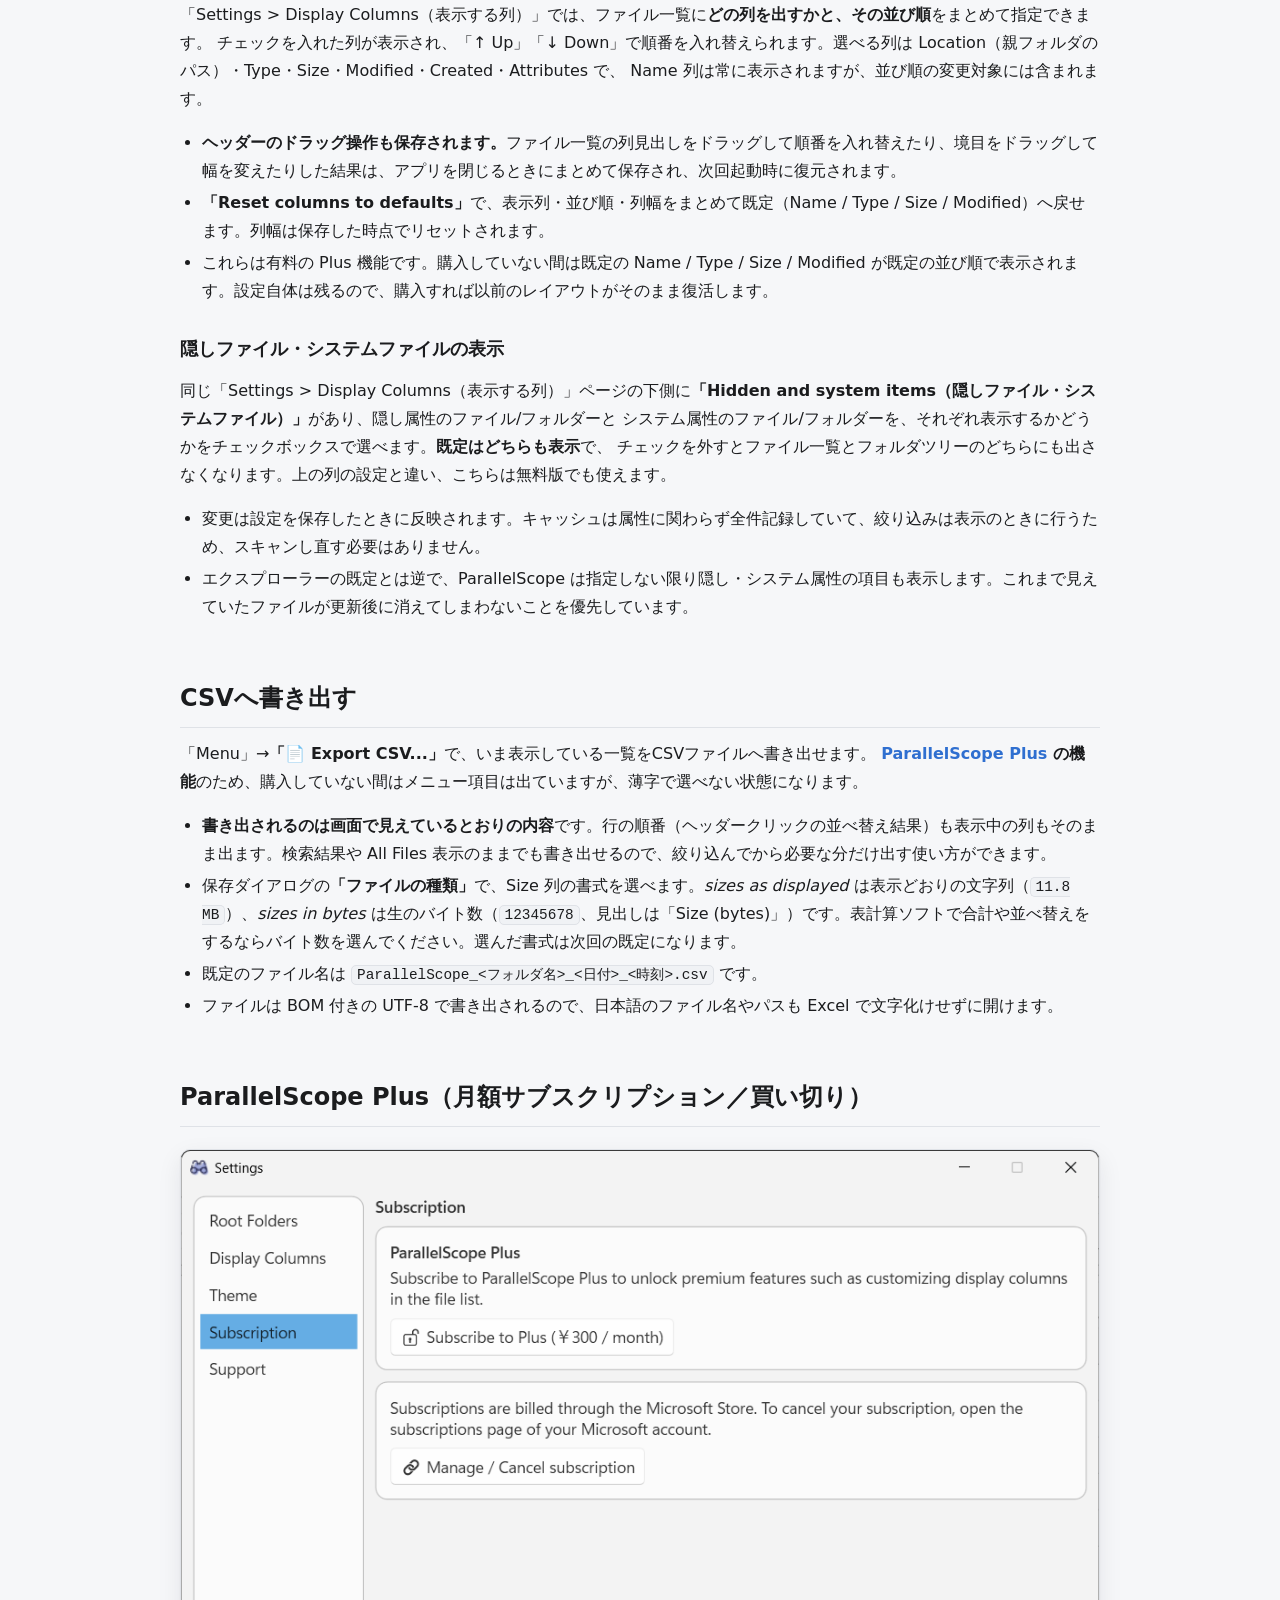
==== commit 682ec253: "タイトルバーに課金状況を表示する Co-Authored-By: Claude Opus 5 <noreply@anthropic.com>" ====
--- a/docs/index.ja.html
+++ b/docs/index.ja.html
@@ -76,6 +76,7 @@
     <span class="pin" style="left:60%;   top:85%">7</span>
   </figure>
   <ol class="legend">
+    <li><span><strong>課金状況</strong> — タイトルバーのアプリ名・バージョンの右に、現在のライセンス（「無料版」「Plus（月額）」「Plus（買い切り）」）が表示されます。ライセンスの確認は起動直後に行われるため、少し遅れて現れることがあります。</span></li>
     <li><span><strong>Menu</strong> — タイトルバー（アプリ名の左）にあります。設定画面を開くほか、表示中の一覧のCSV出力と、この使い方ガイドへのリンクがあります。</span></li>
     <li><span><strong>ナビゲーションボタン</strong> — 矢印のボタンで、移動履歴を戻る・進む、親フォルダへ上がります。どのボタンかはカーソルを合わせると説明が出ます。Plus を購入していると、アドレスバーの右側に同じ行でタブ列が並びます。</span></li>
     <li><span><strong>アドレスバー</strong> — 現在地のフルパス。直接入力して <kbd>Enter</kbd> でそのフォルダへ移動できます。</span></li>
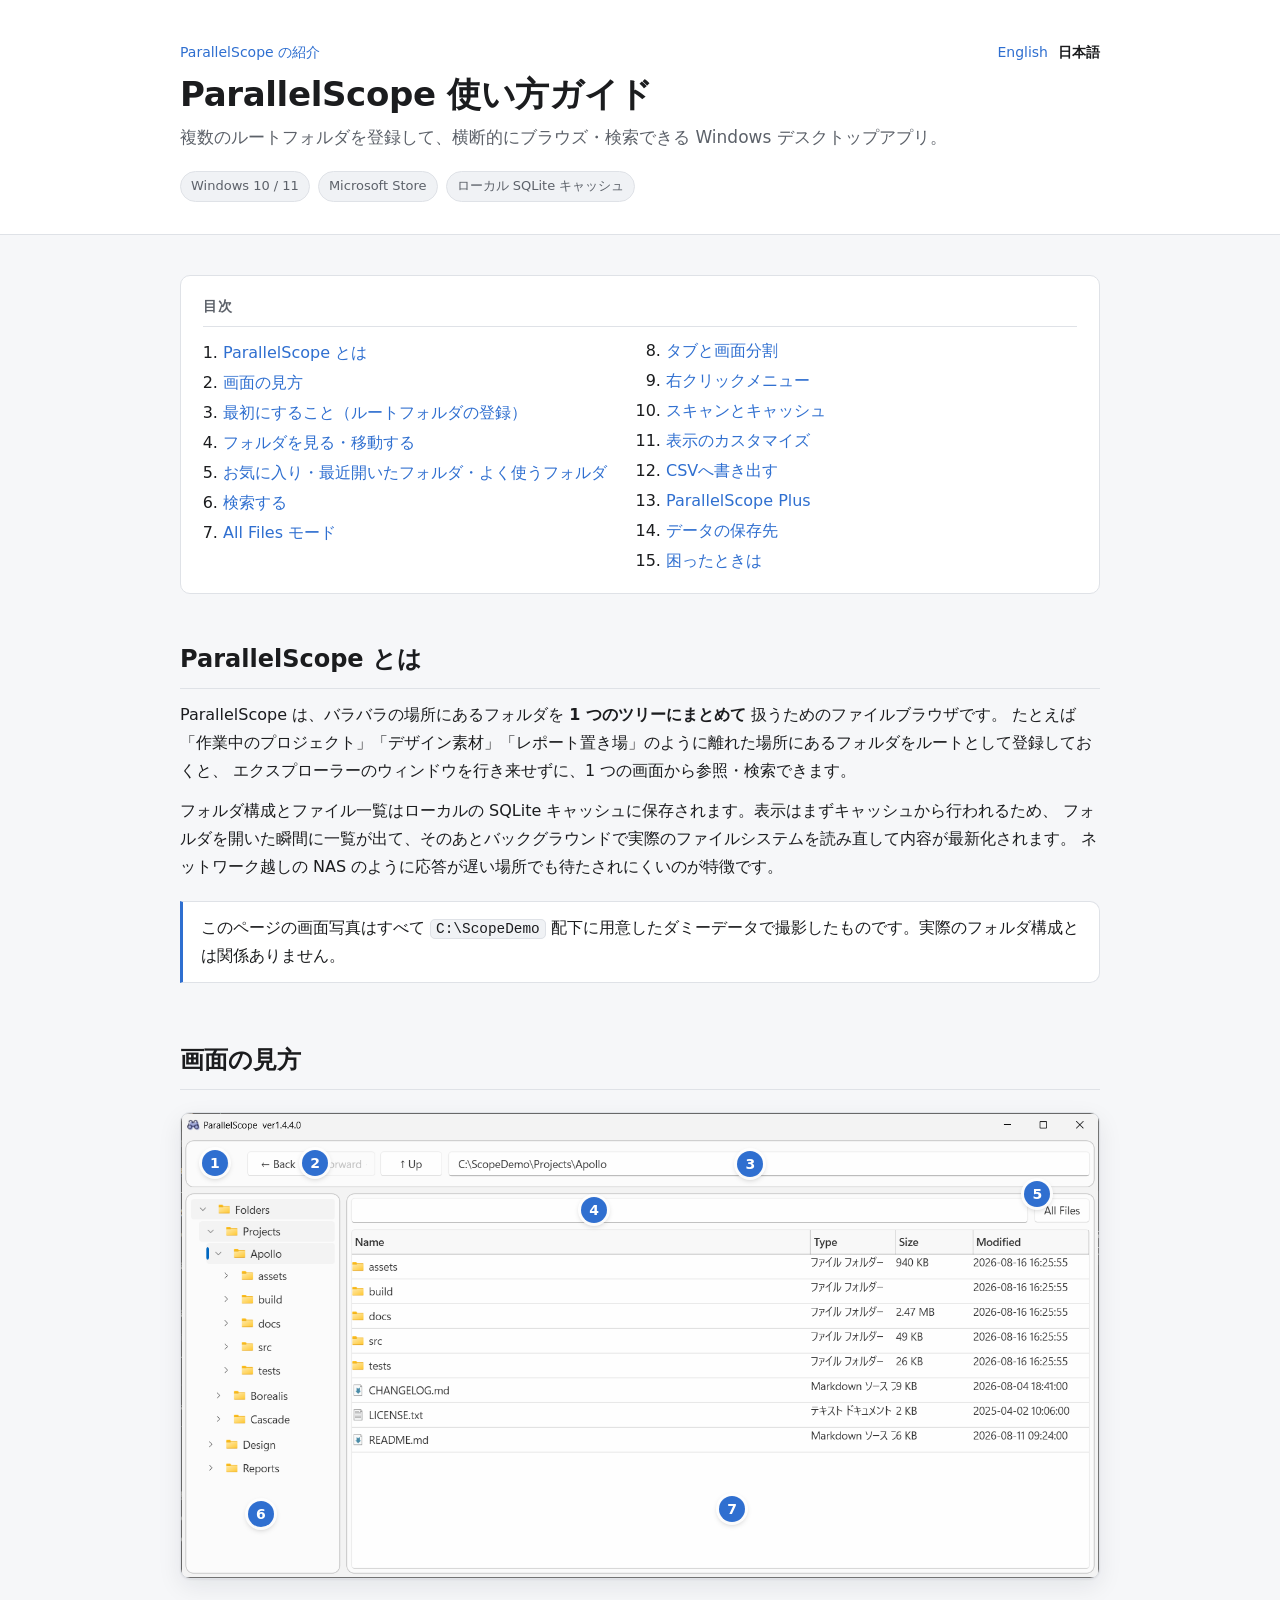
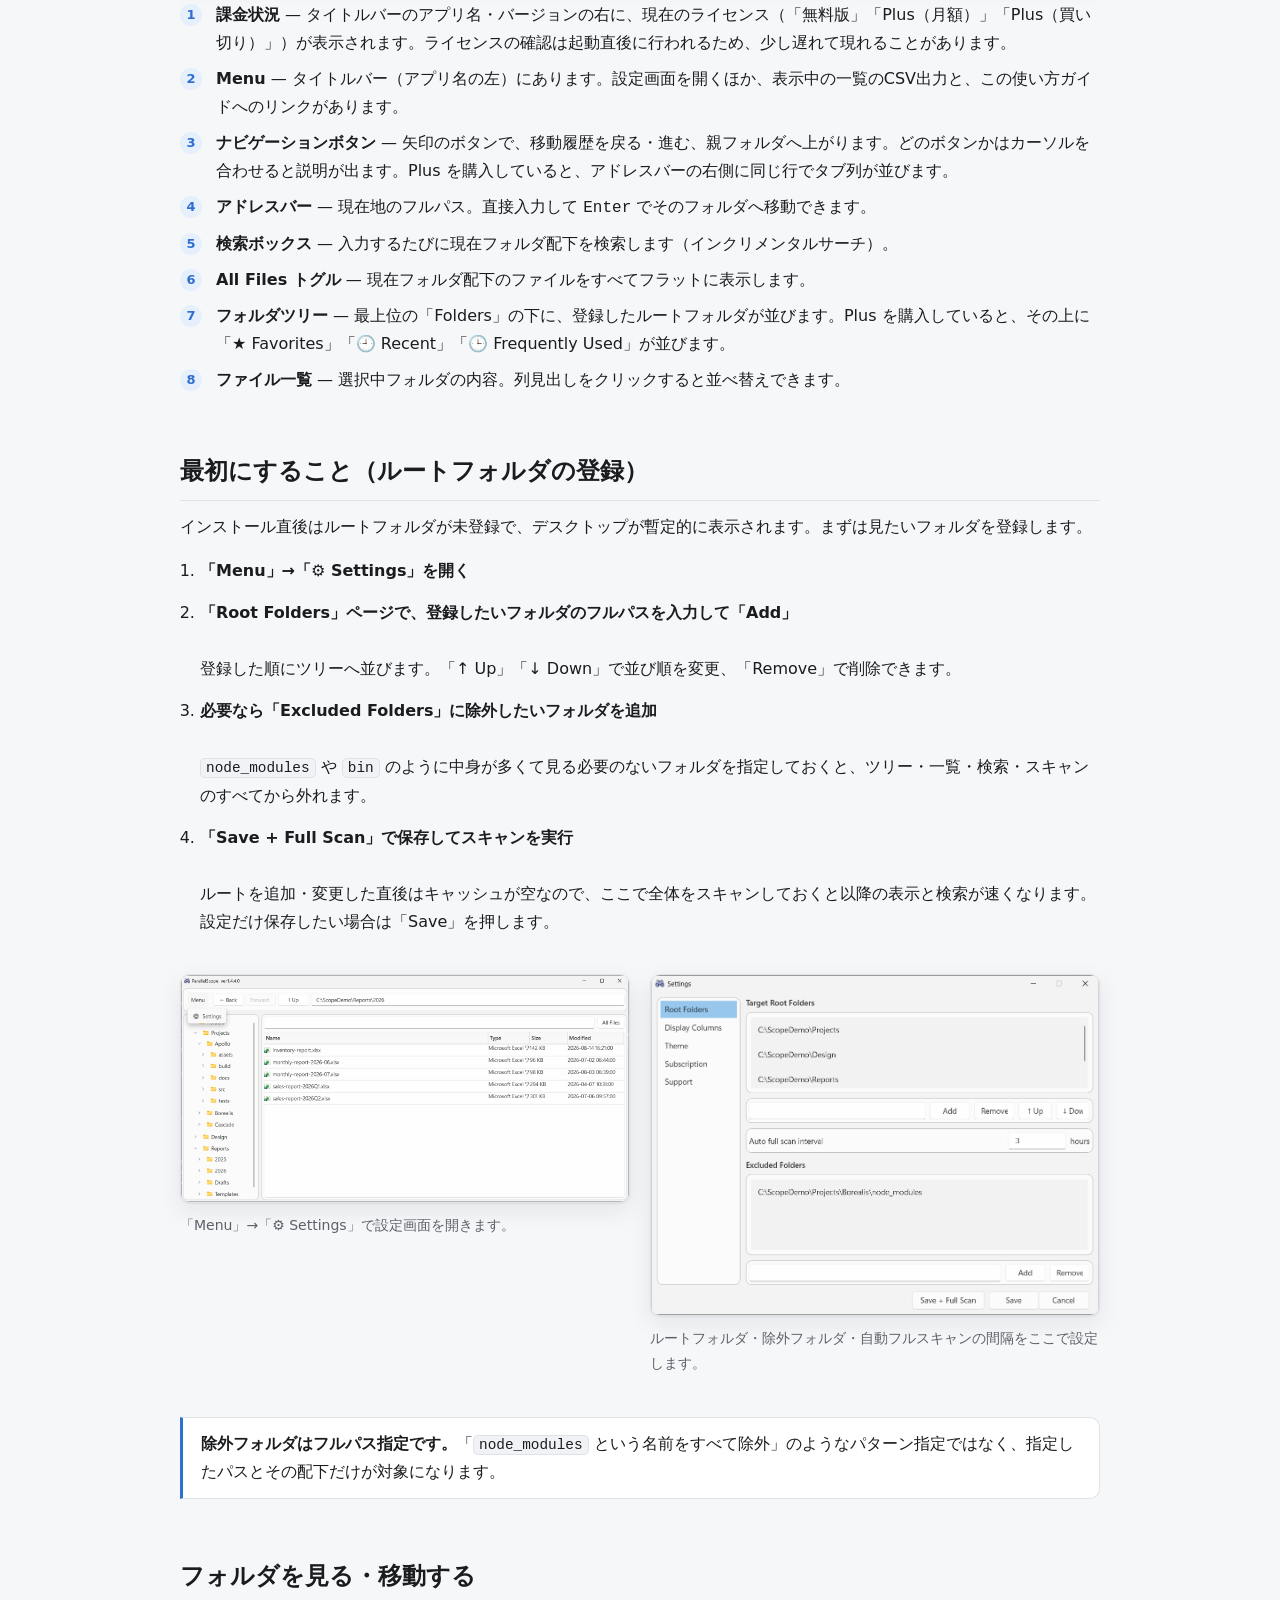
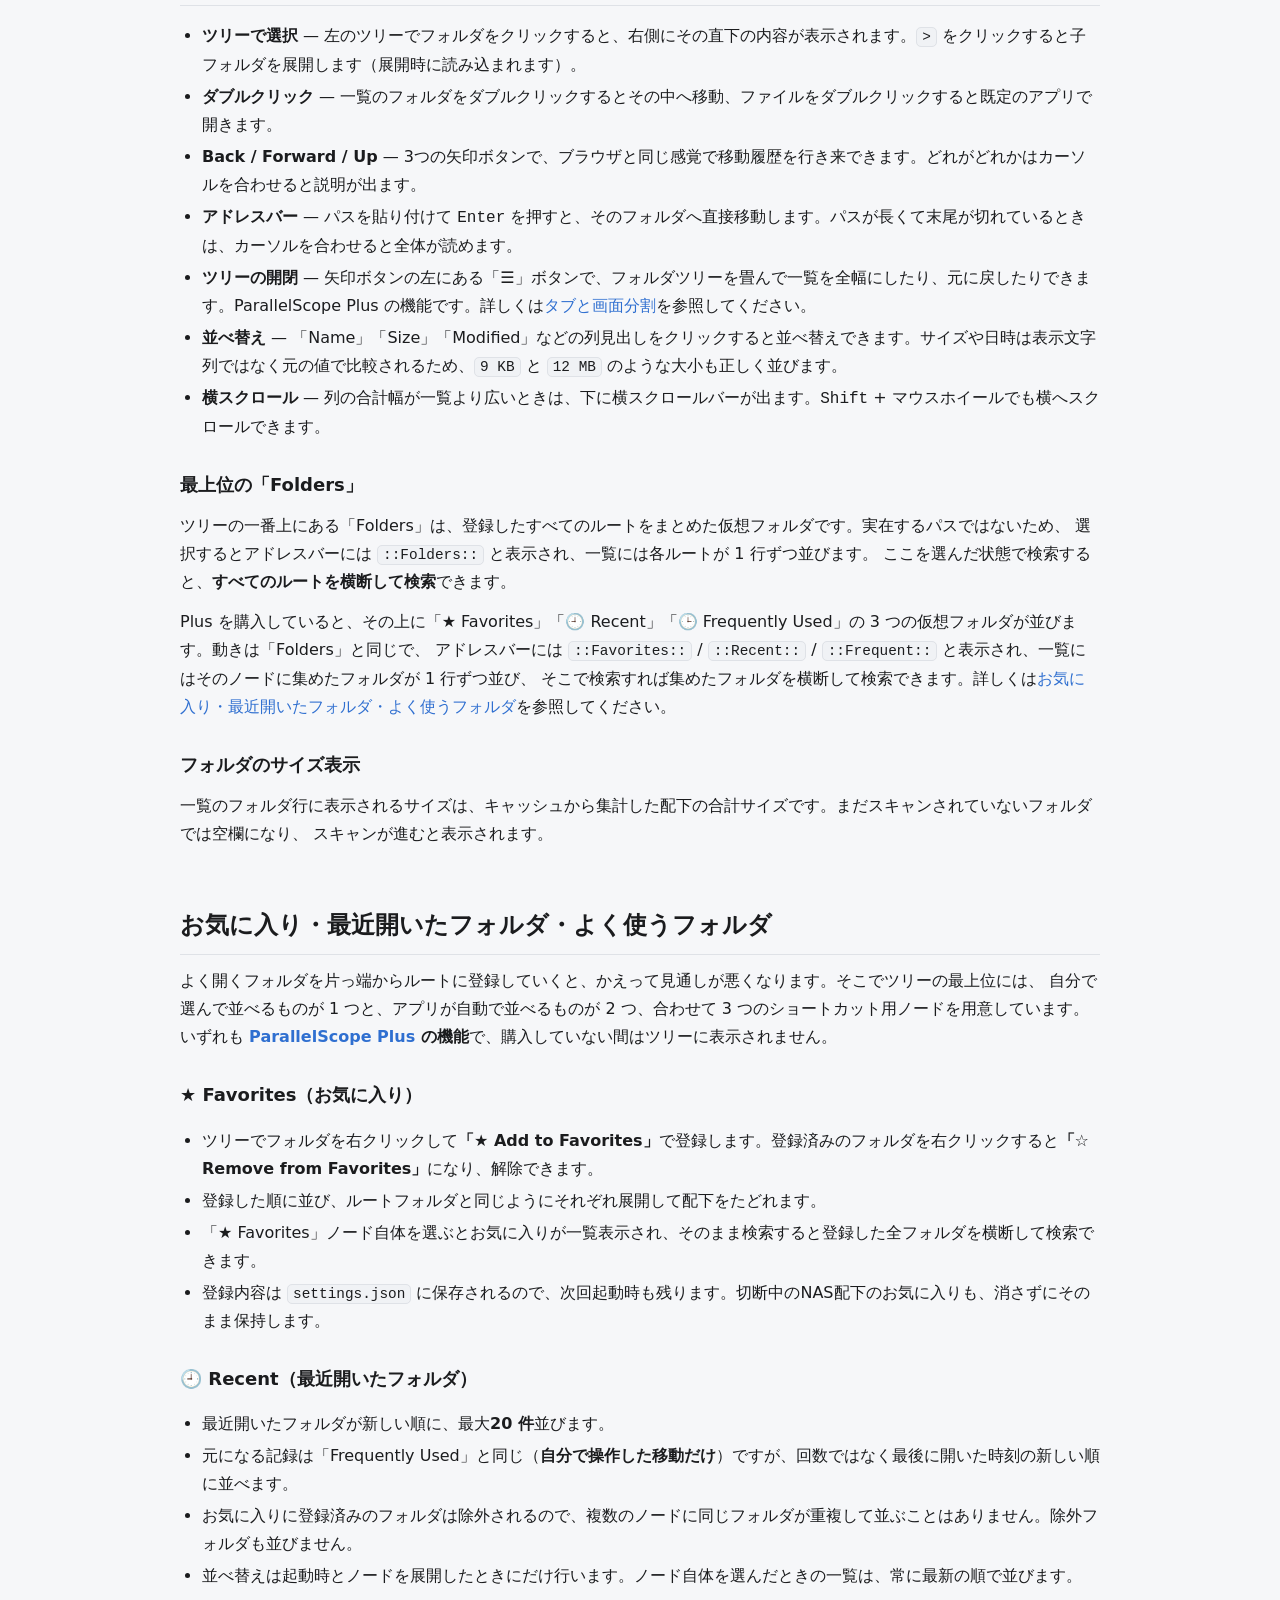
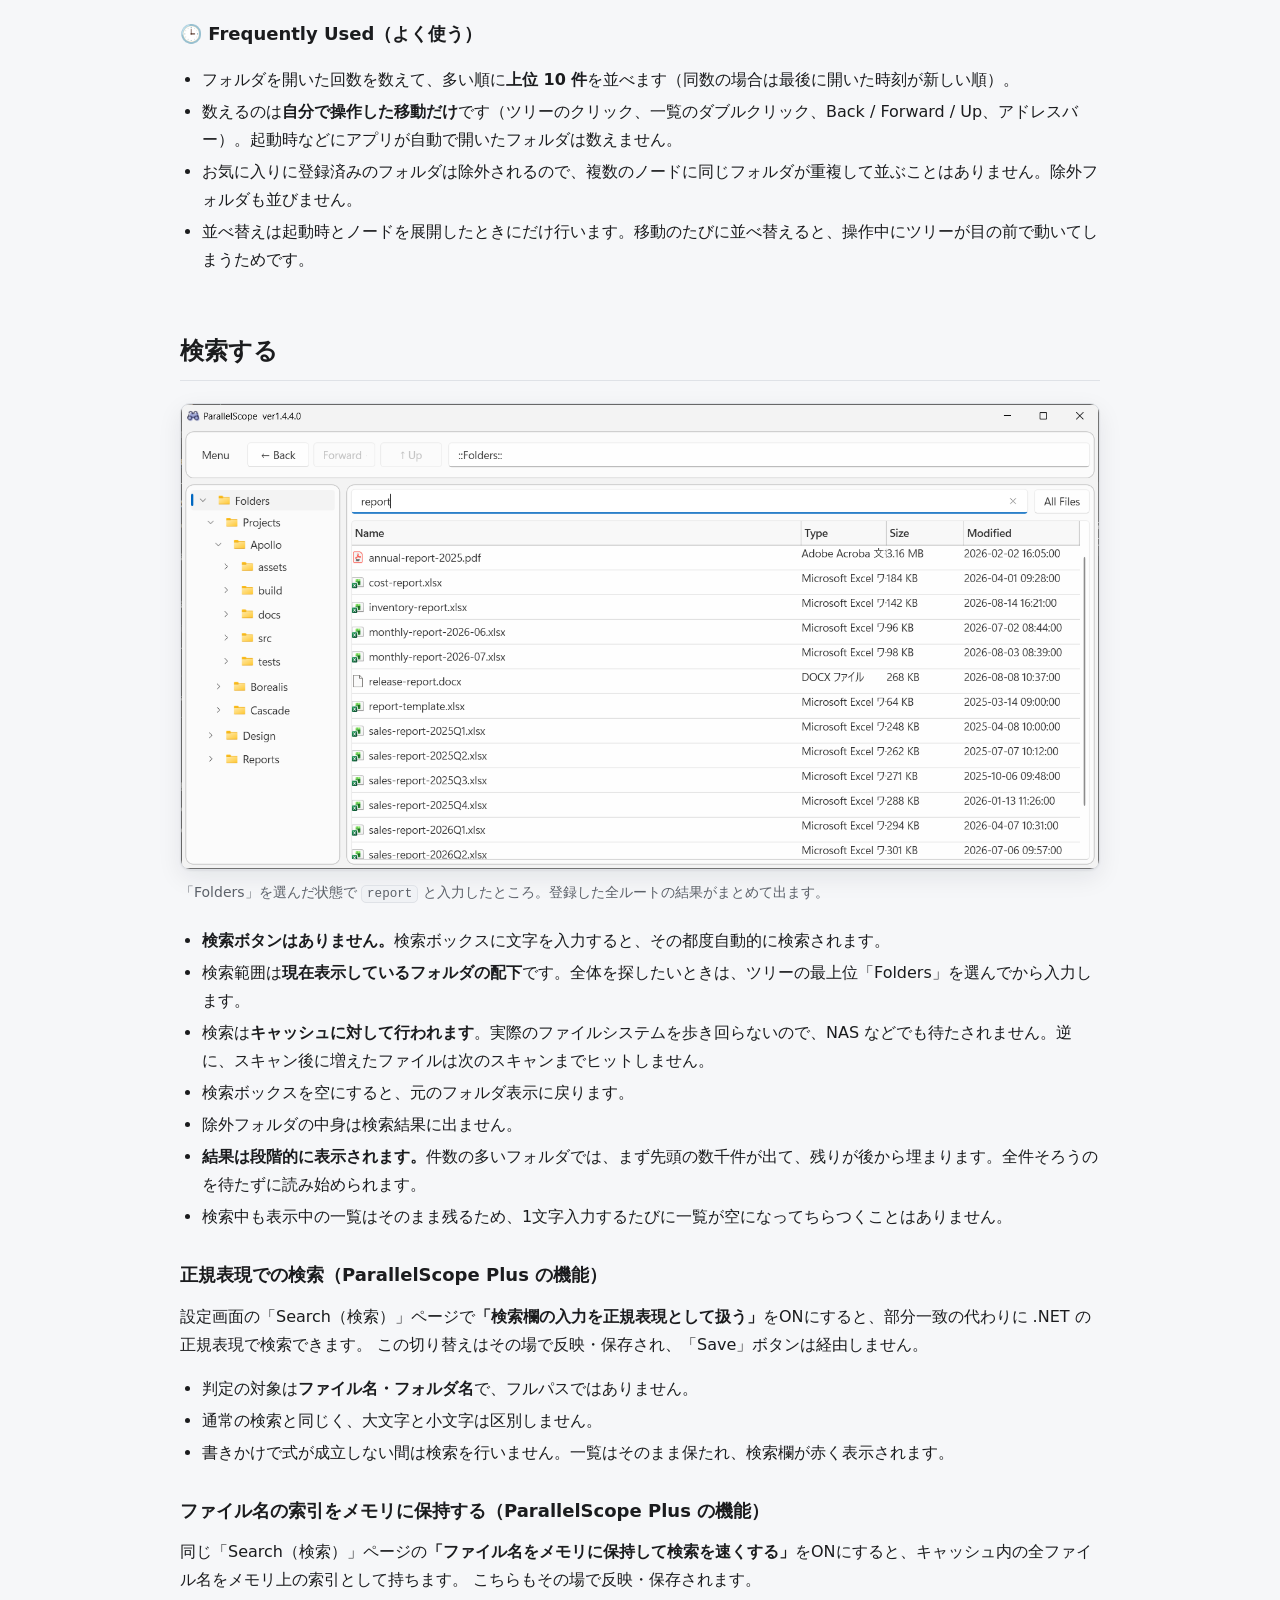
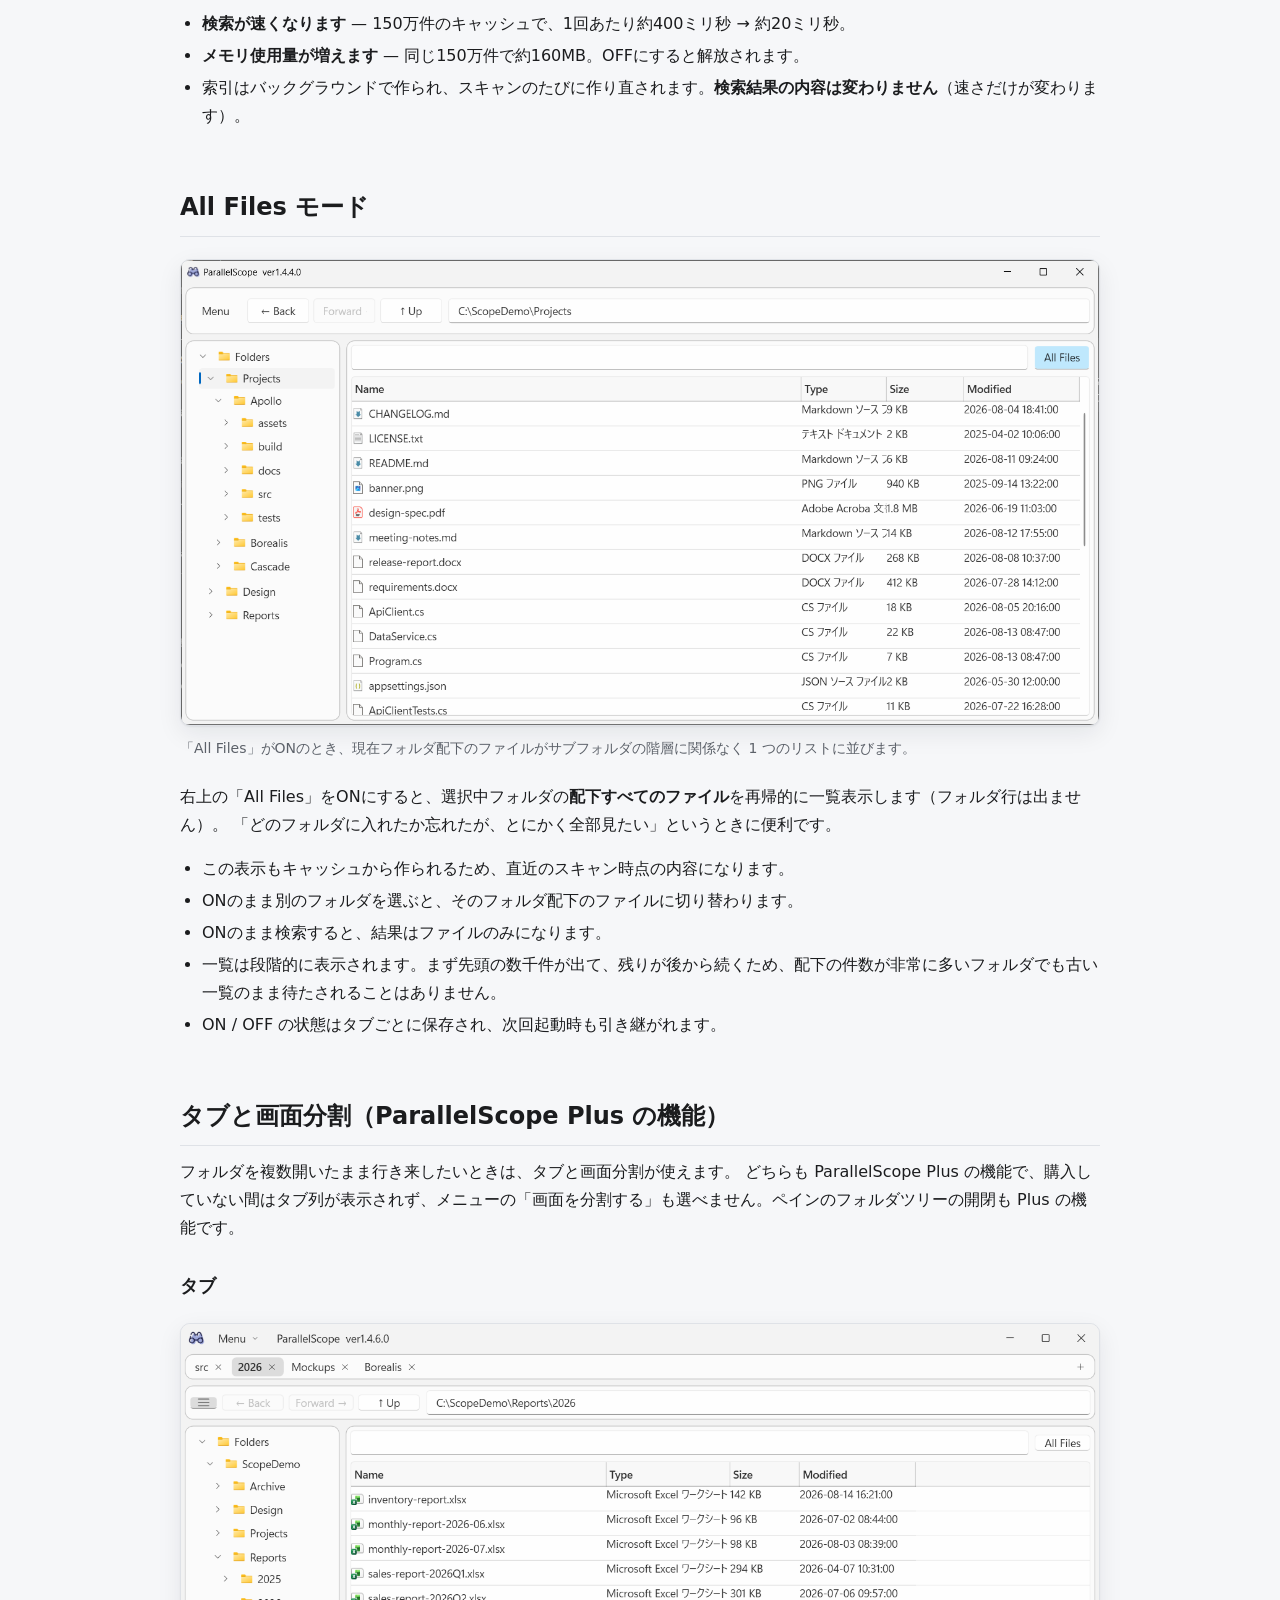
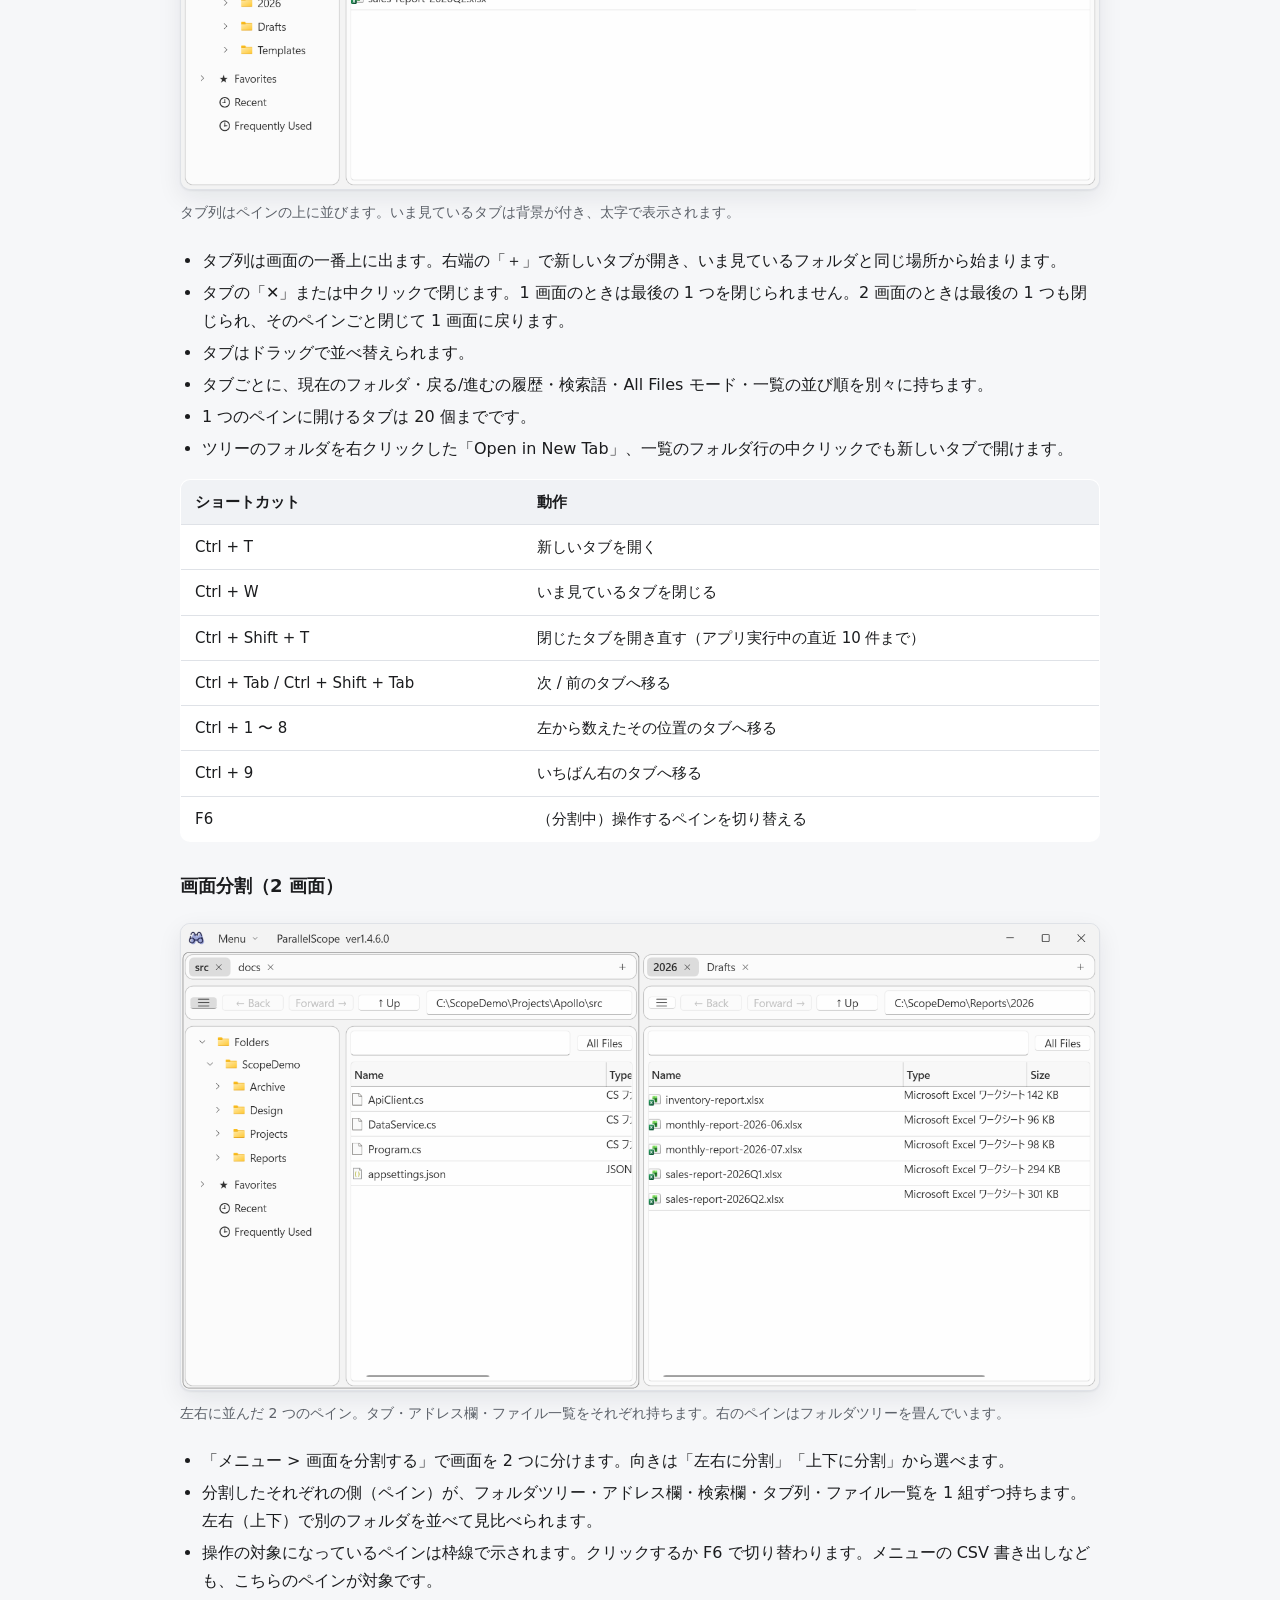
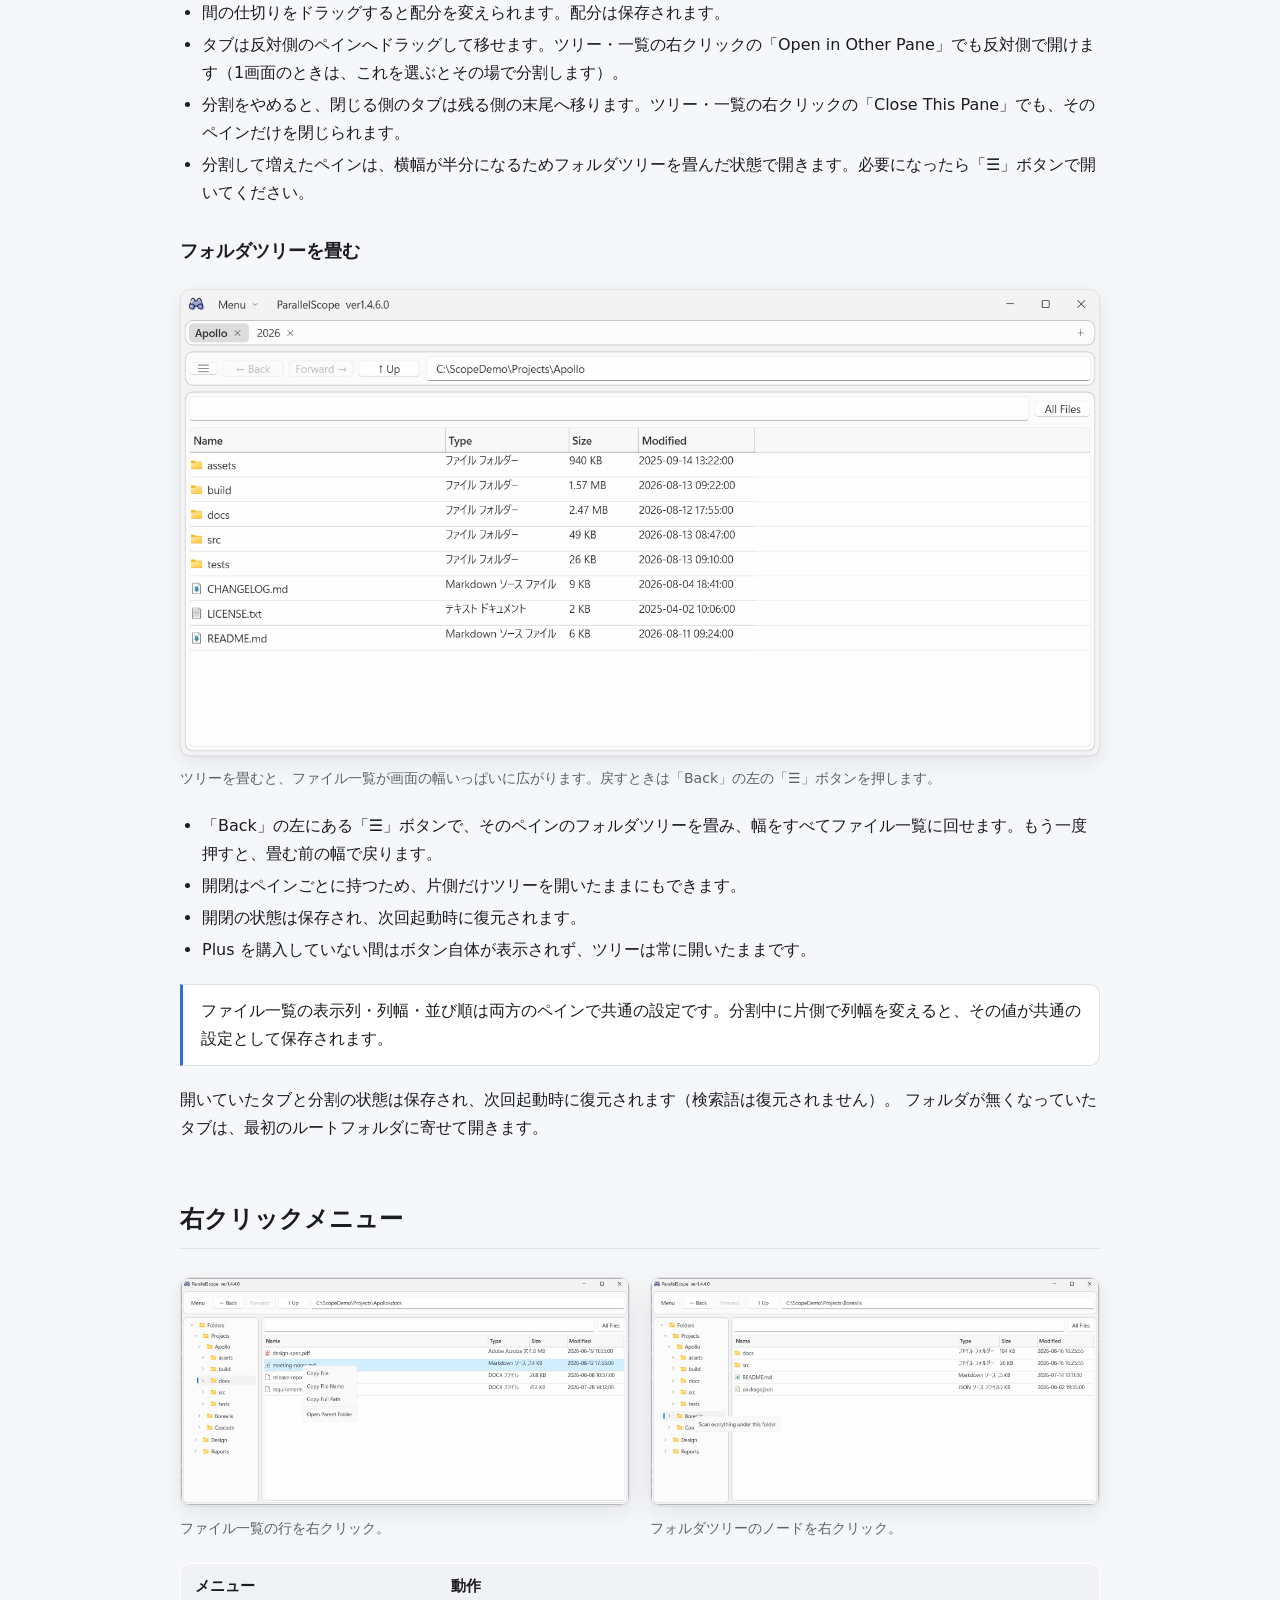
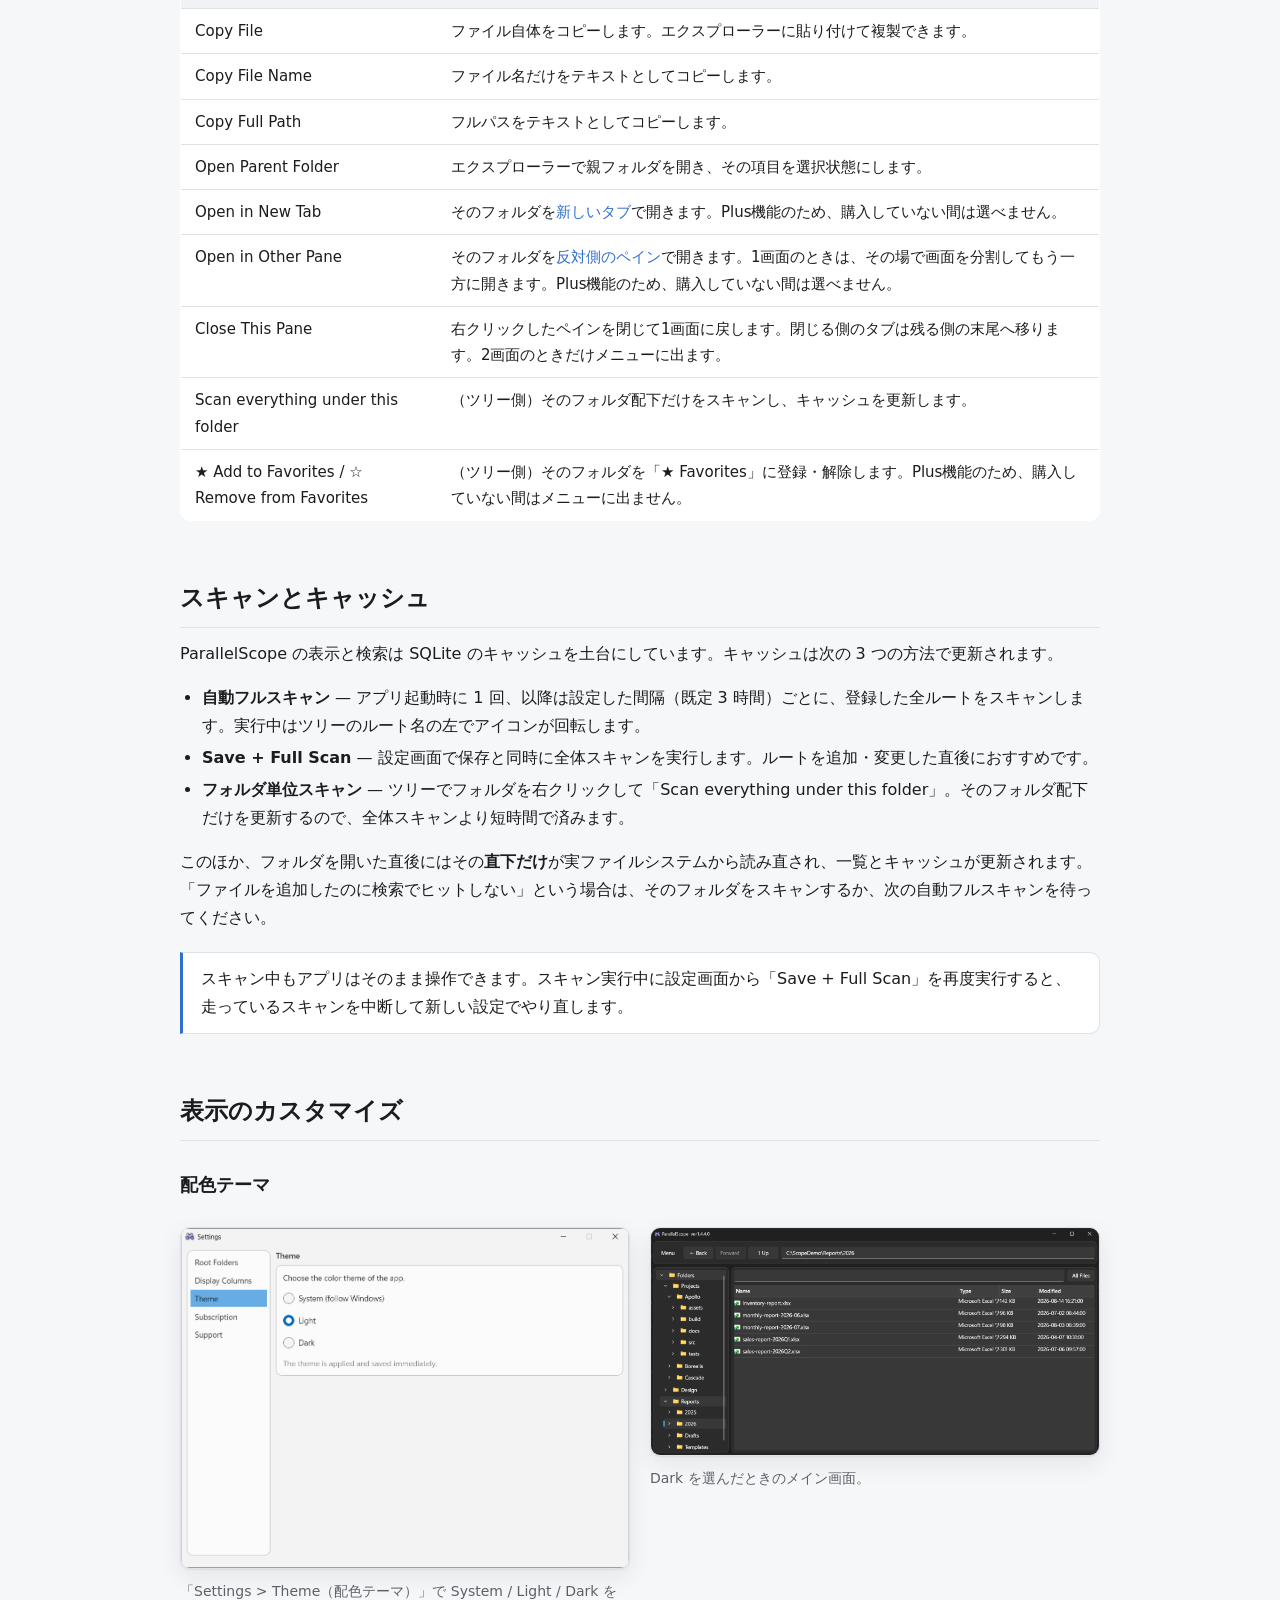
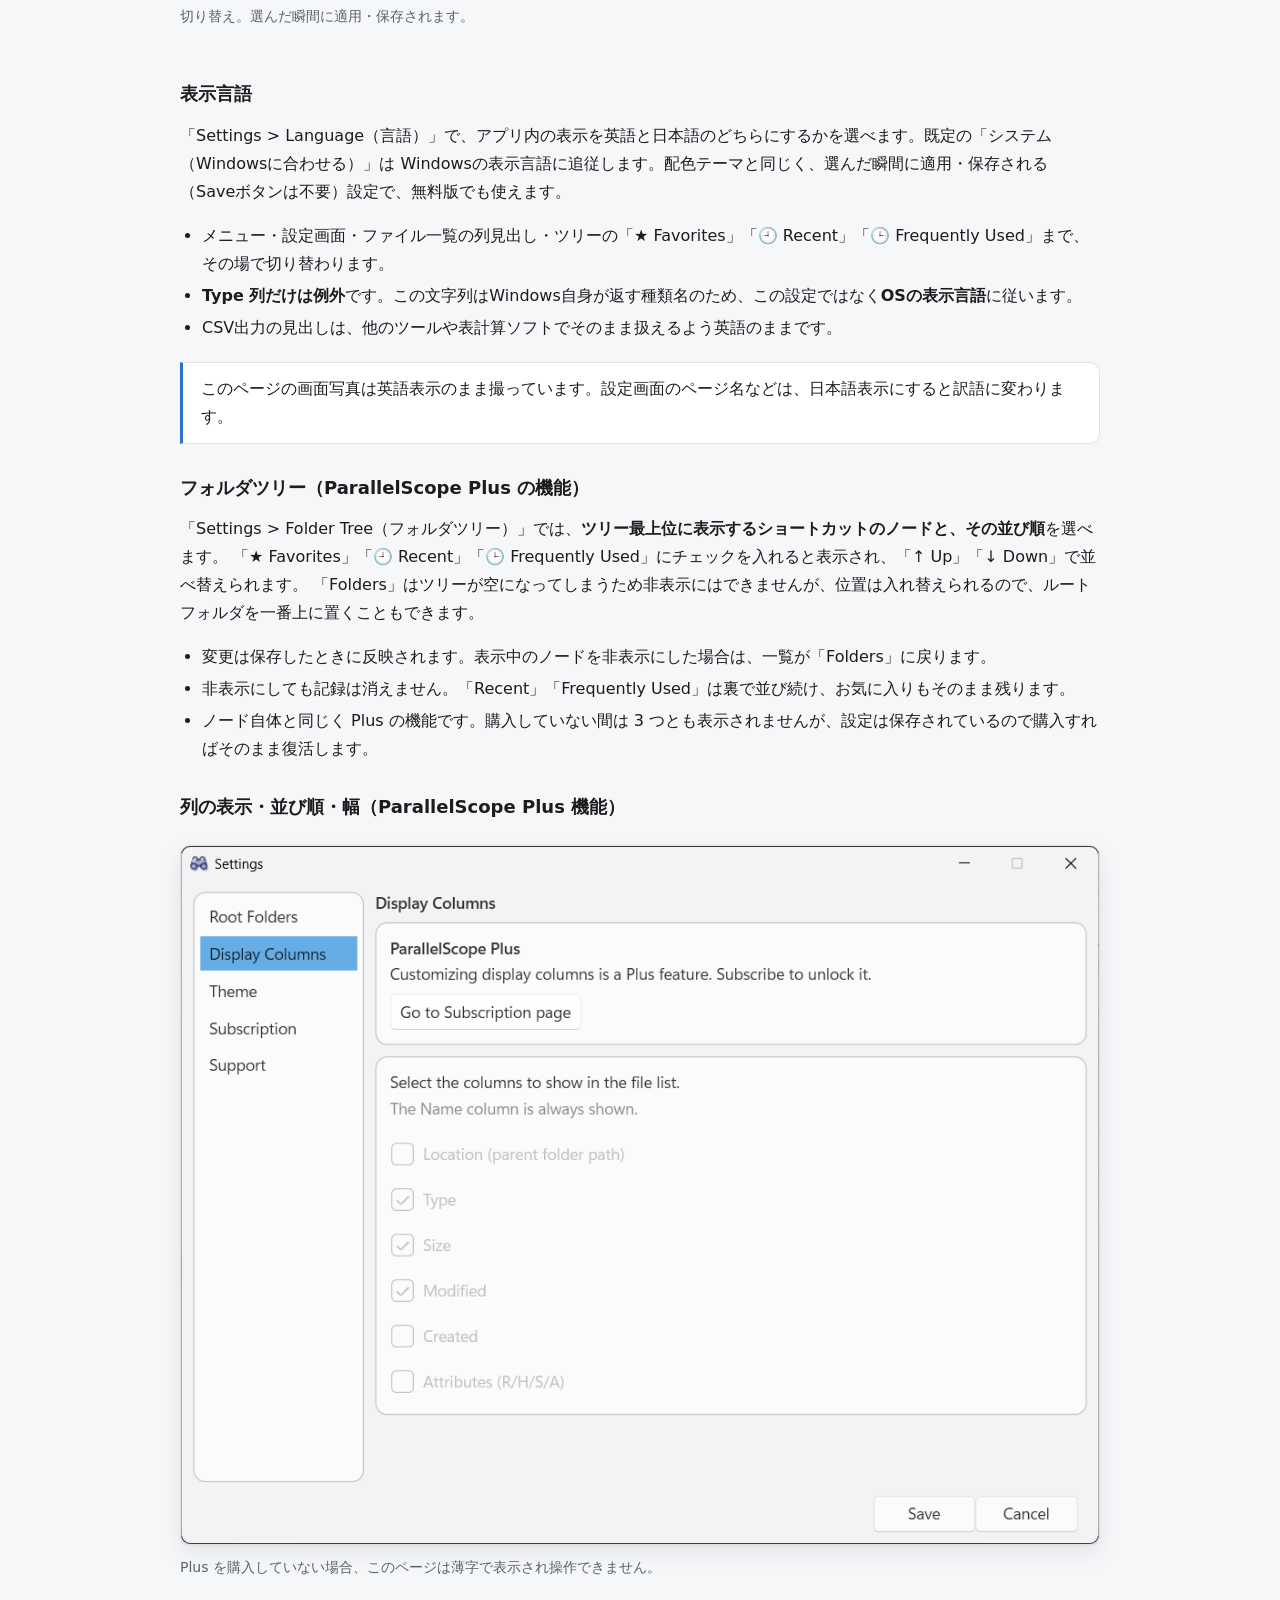
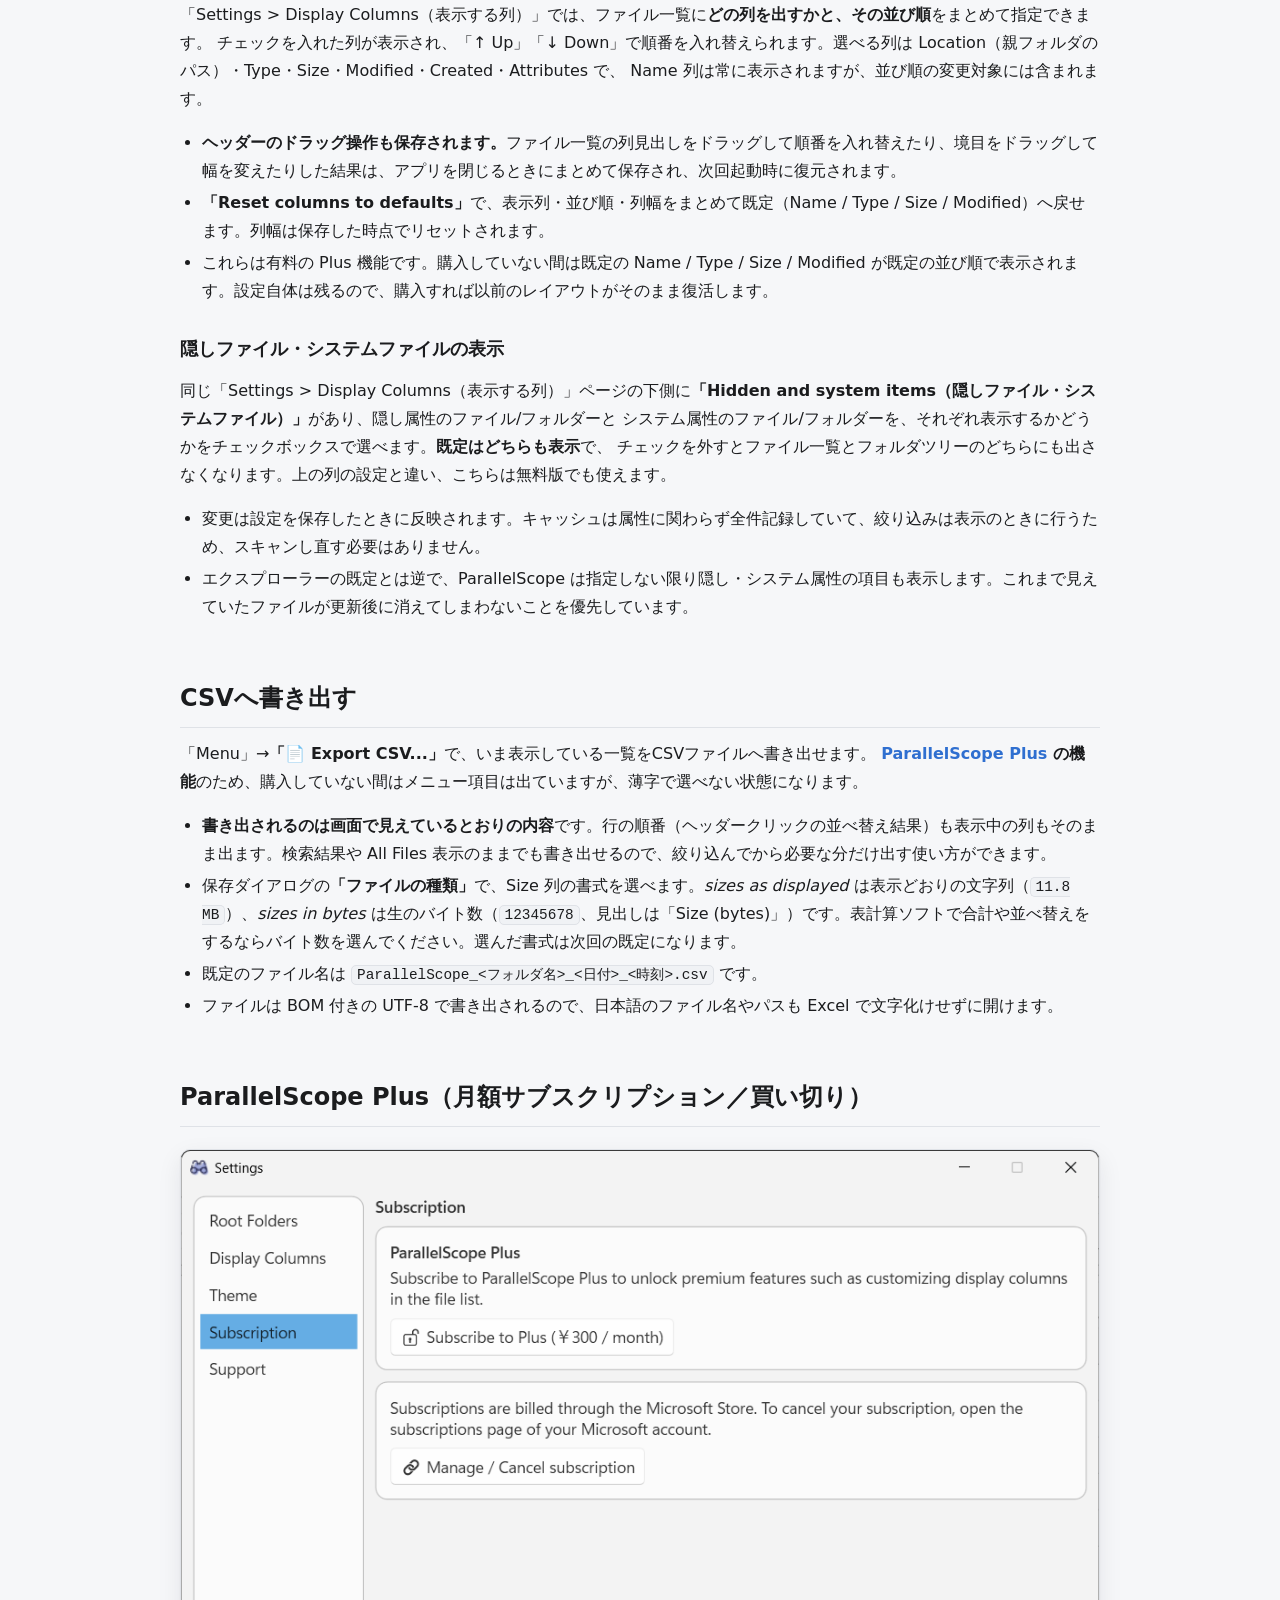
==== commit a8f11ac2: "紹介ページを追加し、READMEと使い方ガイドからリンクする Co-Authored-By: Claude Opus 5.5 <noreply@anthropic.com>" ====
--- a/docs/index.ja.html
+++ b/docs/index.ja.html
@@ -12,7 +12,7 @@
 
 <header class="hero">
   <div class="wrap">
-    <div class="langbar"><a href="index.html">English</a><span class="current">日本語</span></div>
+    <div class="langbar"><a class="intro-link" href="intro.ja.html">ParallelScope の紹介</a><a href="index.html">English</a><span class="current">日本語</span></div>
     <h1>ParallelScope 使い方ガイド</h1>
     <p class="tagline">複数のルートフォルダを登録して、横断的にブラウズ・検索できる Windows デスクトップアプリ。</p>
     <div class="badges">
@@ -530,6 +530,7 @@
 <footer>
   <div class="wrap">
     <ul>
+      <li><a href="intro.ja.html">ParallelScope の紹介</a></li>
       <li><a href="https://github.com/msmsrep/ParallelScope">GitHub リポジトリ</a></li>
       <li><a href="https://github.com/msmsrep/ParallelScope/issues">お問い合わせ / 不具合報告</a></li>
       <li><a href="https://github.com/msmsrep/ParallelScope/blob/main/Readme.ja.md">Readme・プライバシーポリシー</a></li>
--- a/docs/style.css
+++ b/docs/style.css
@@ -67,6 +67,7 @@
 }
 
 .langbar .current { color: var(--text); font-weight: 600; }
+.langbar .intro-link { margin-right: auto; }
 
 h1 {
   font-size: 34px;
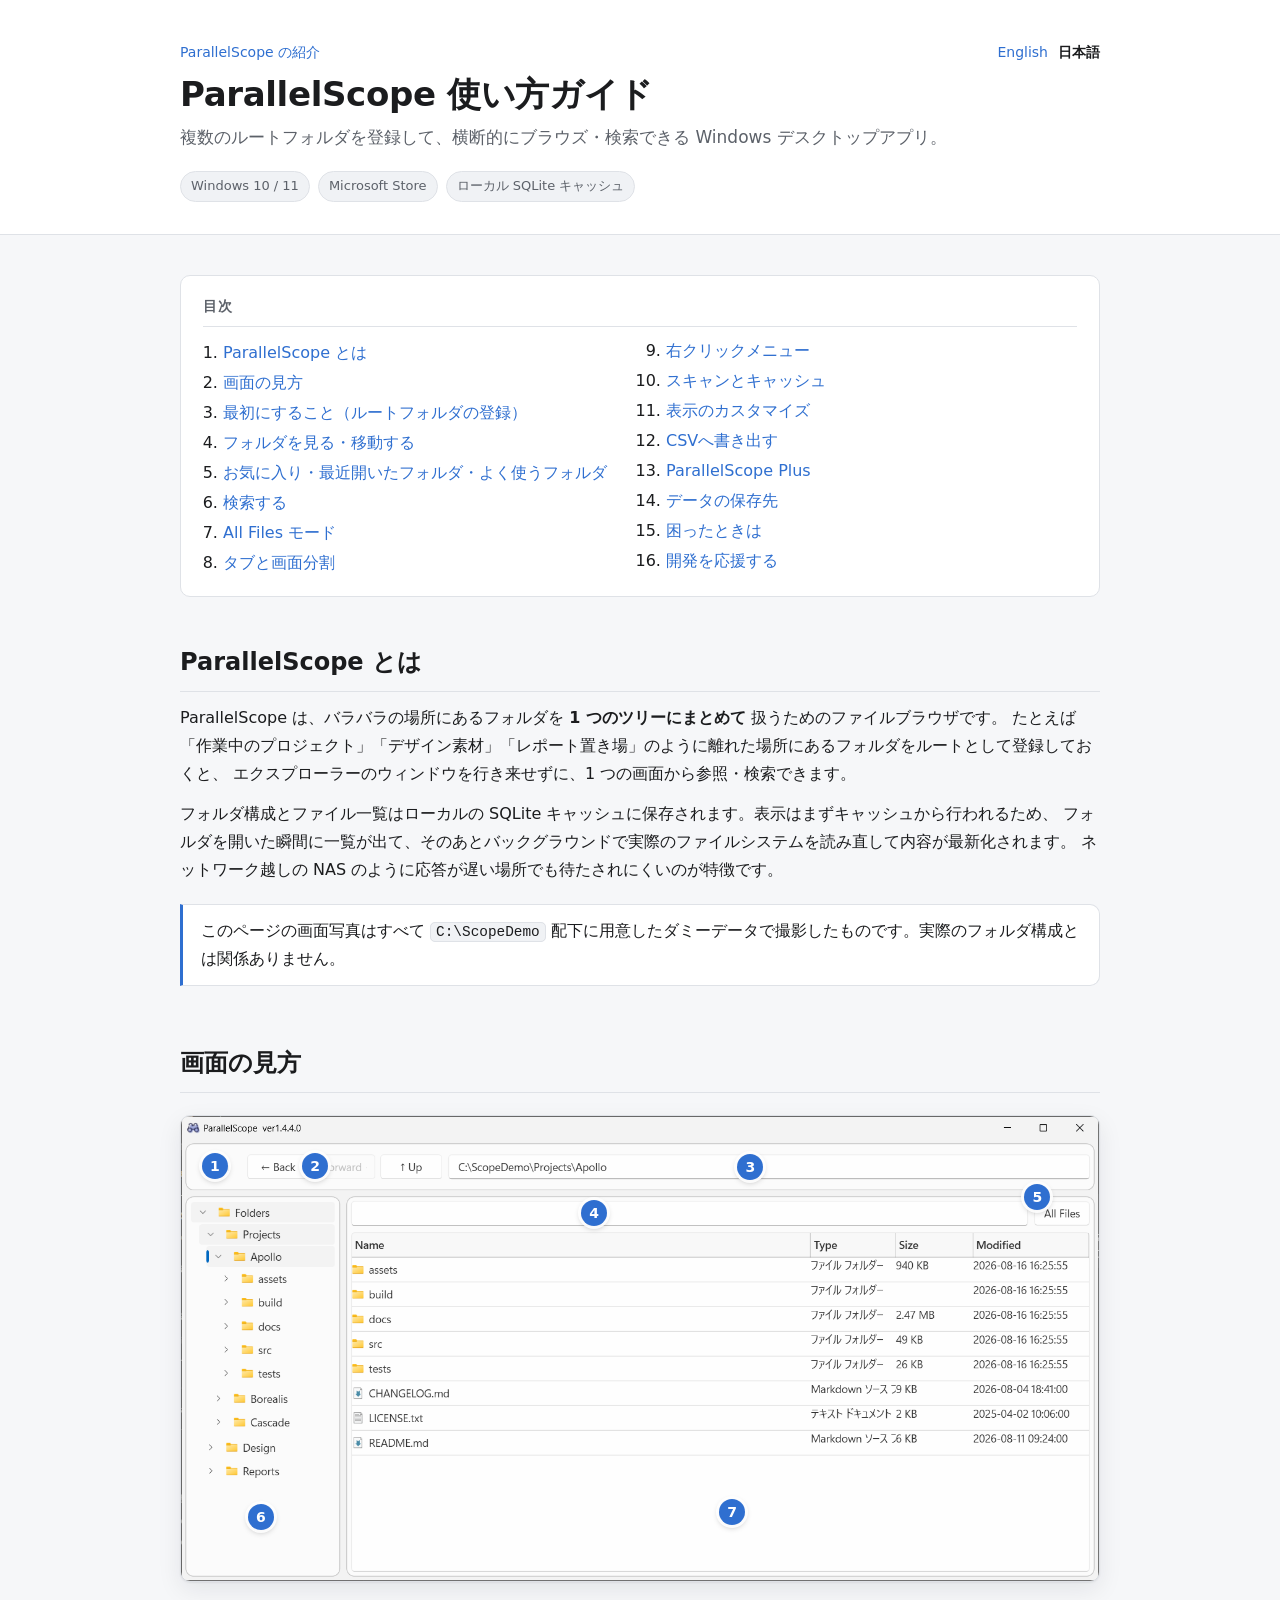
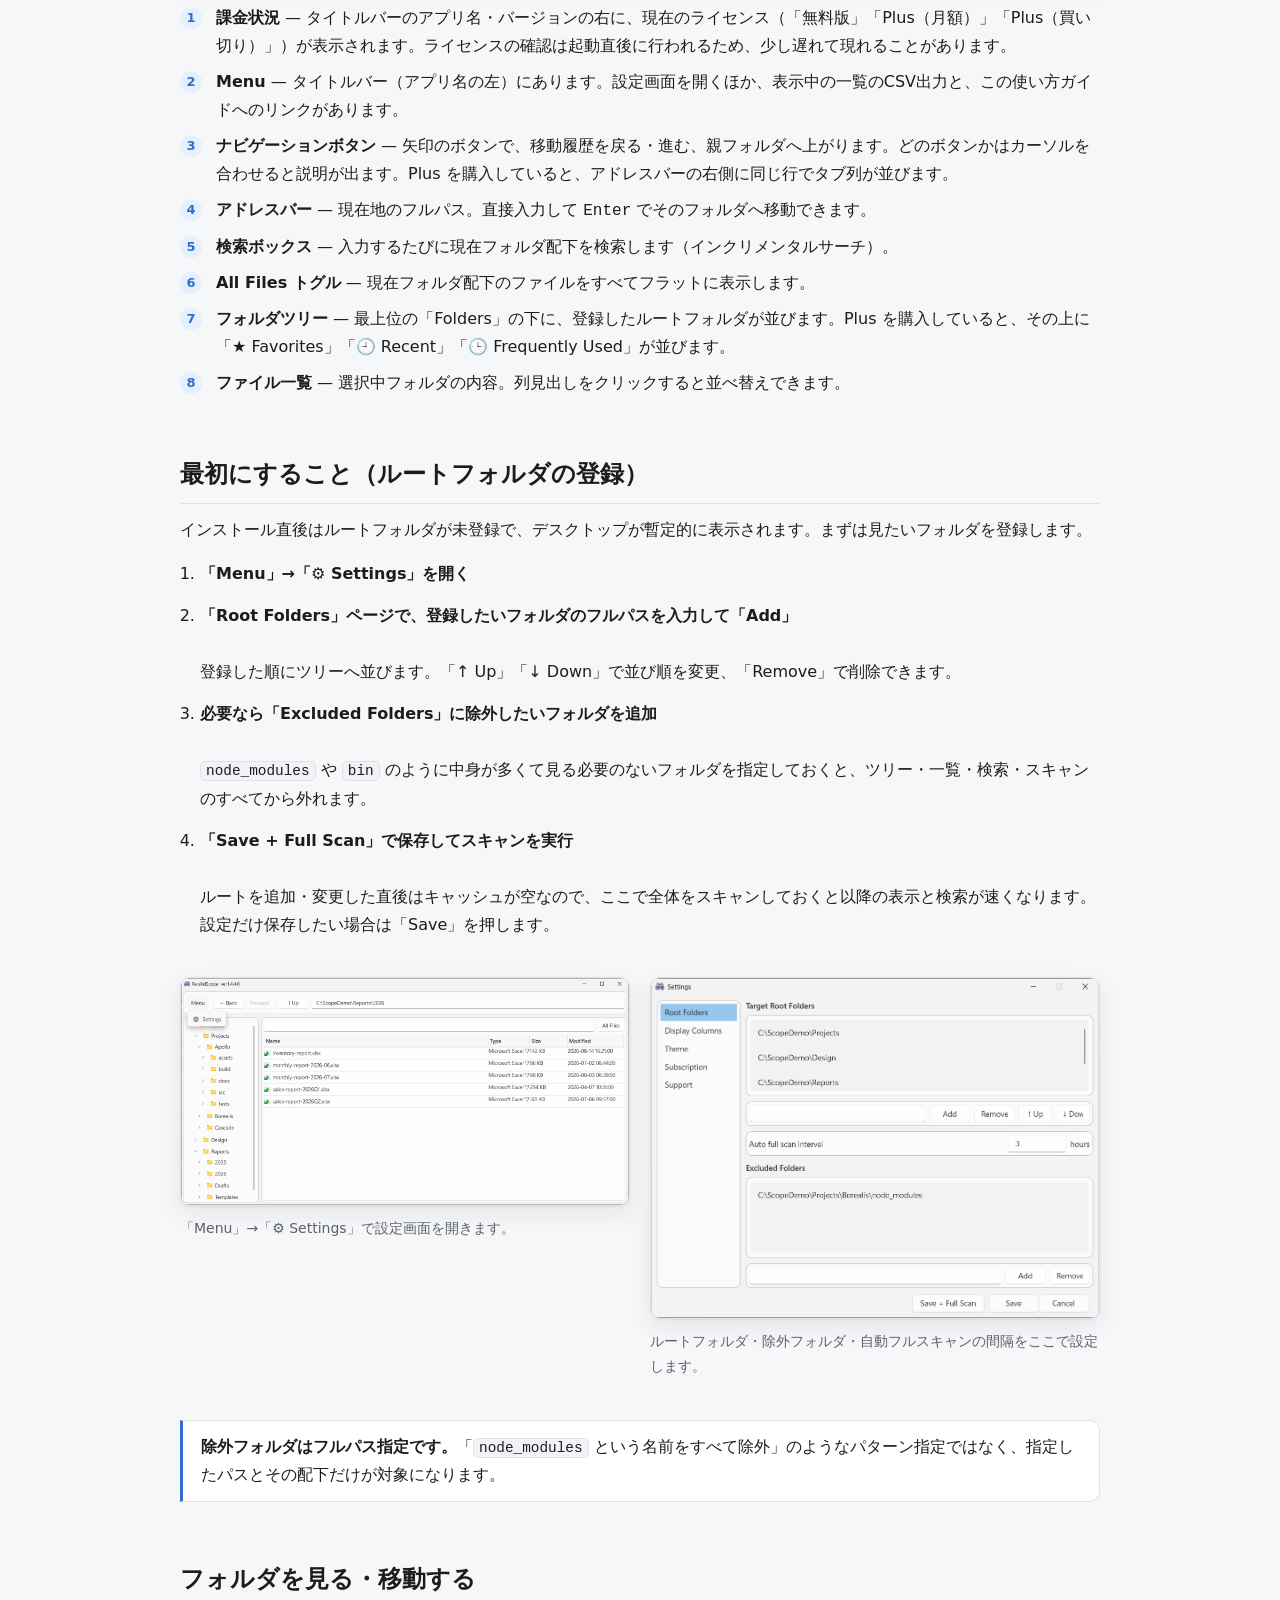
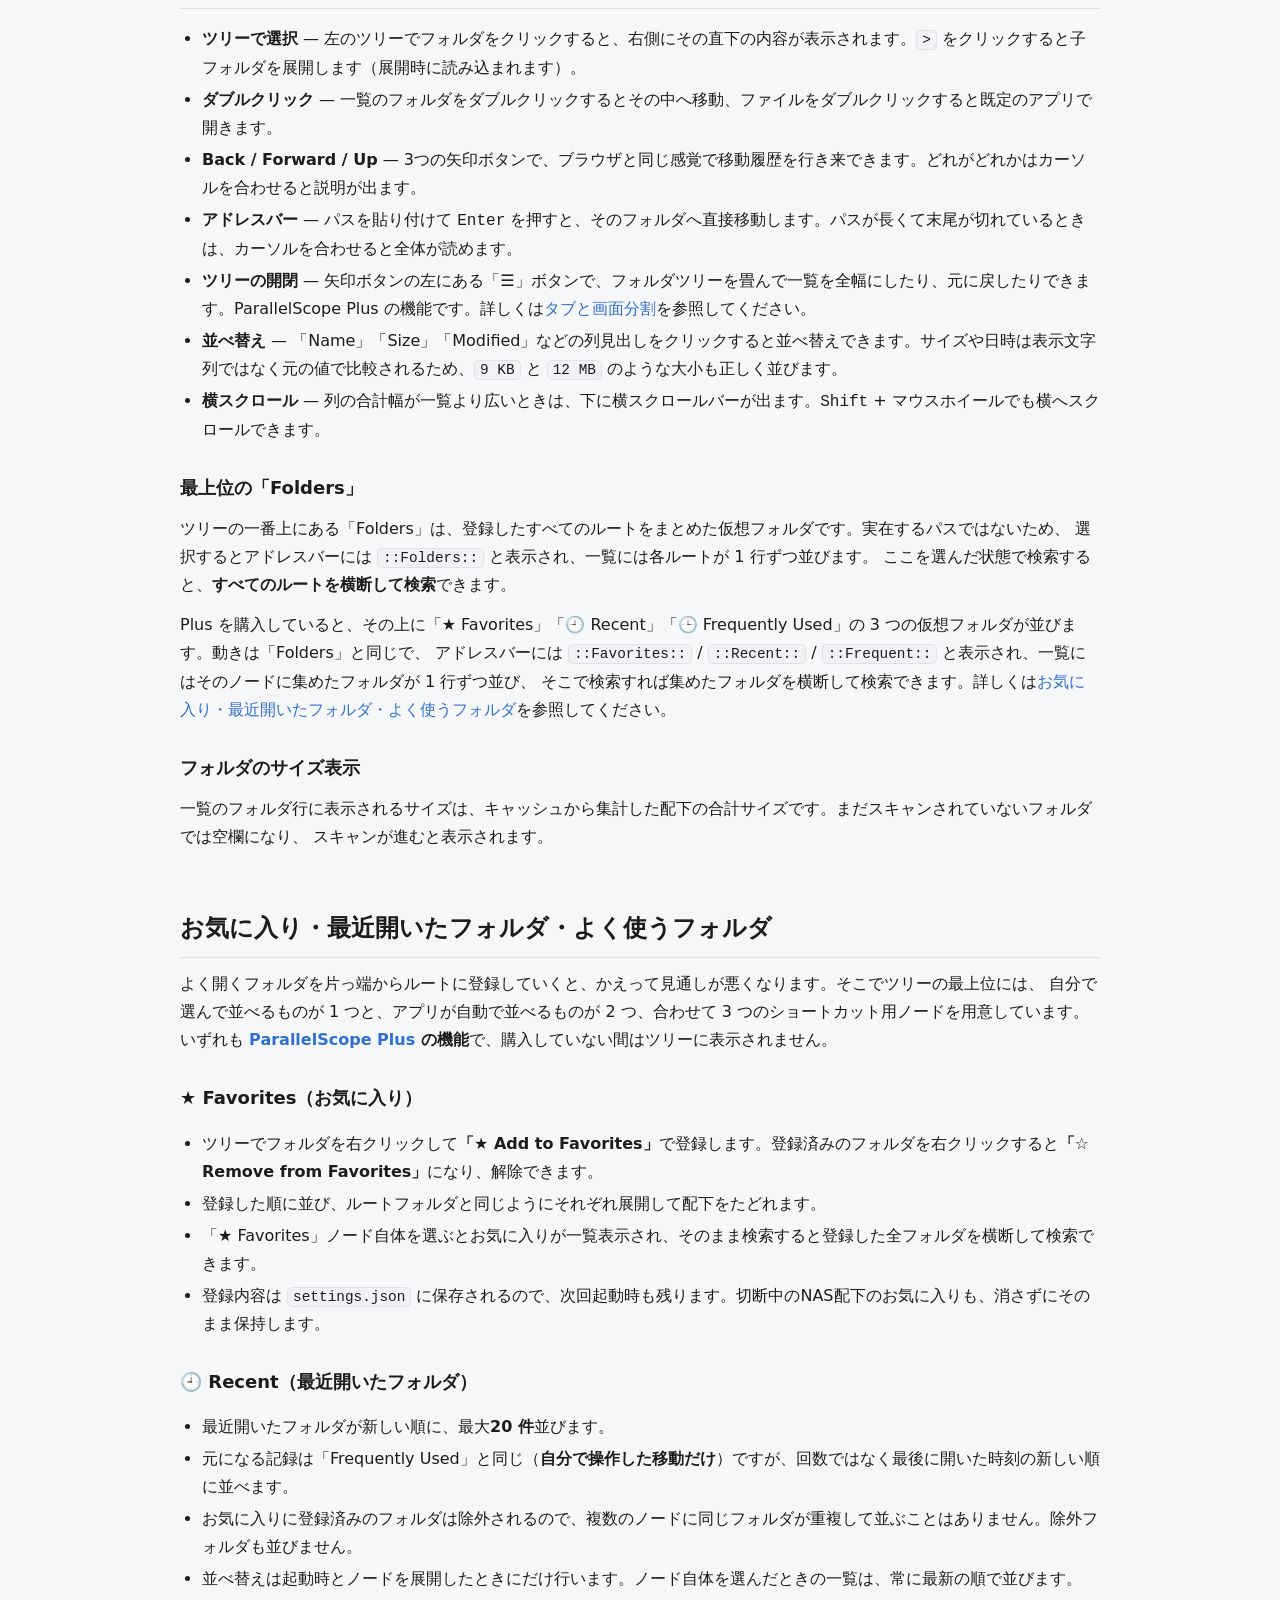
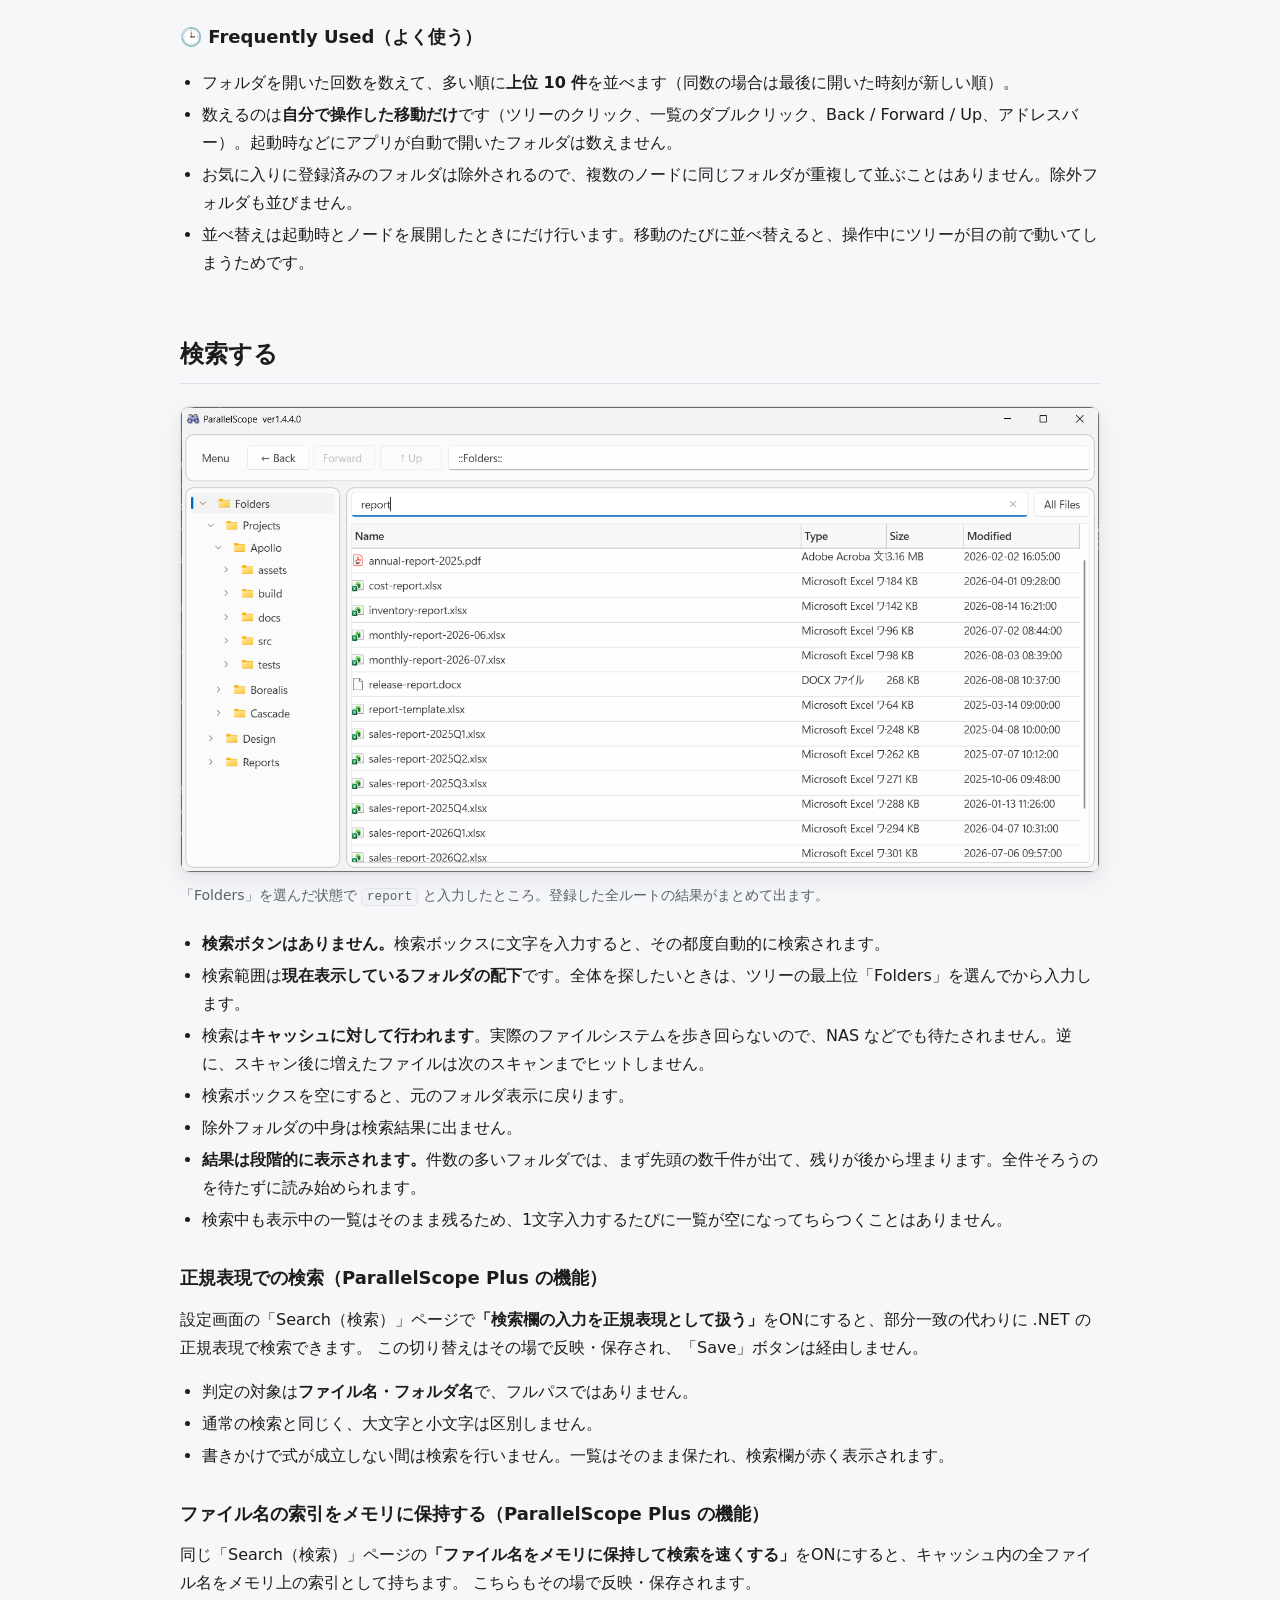
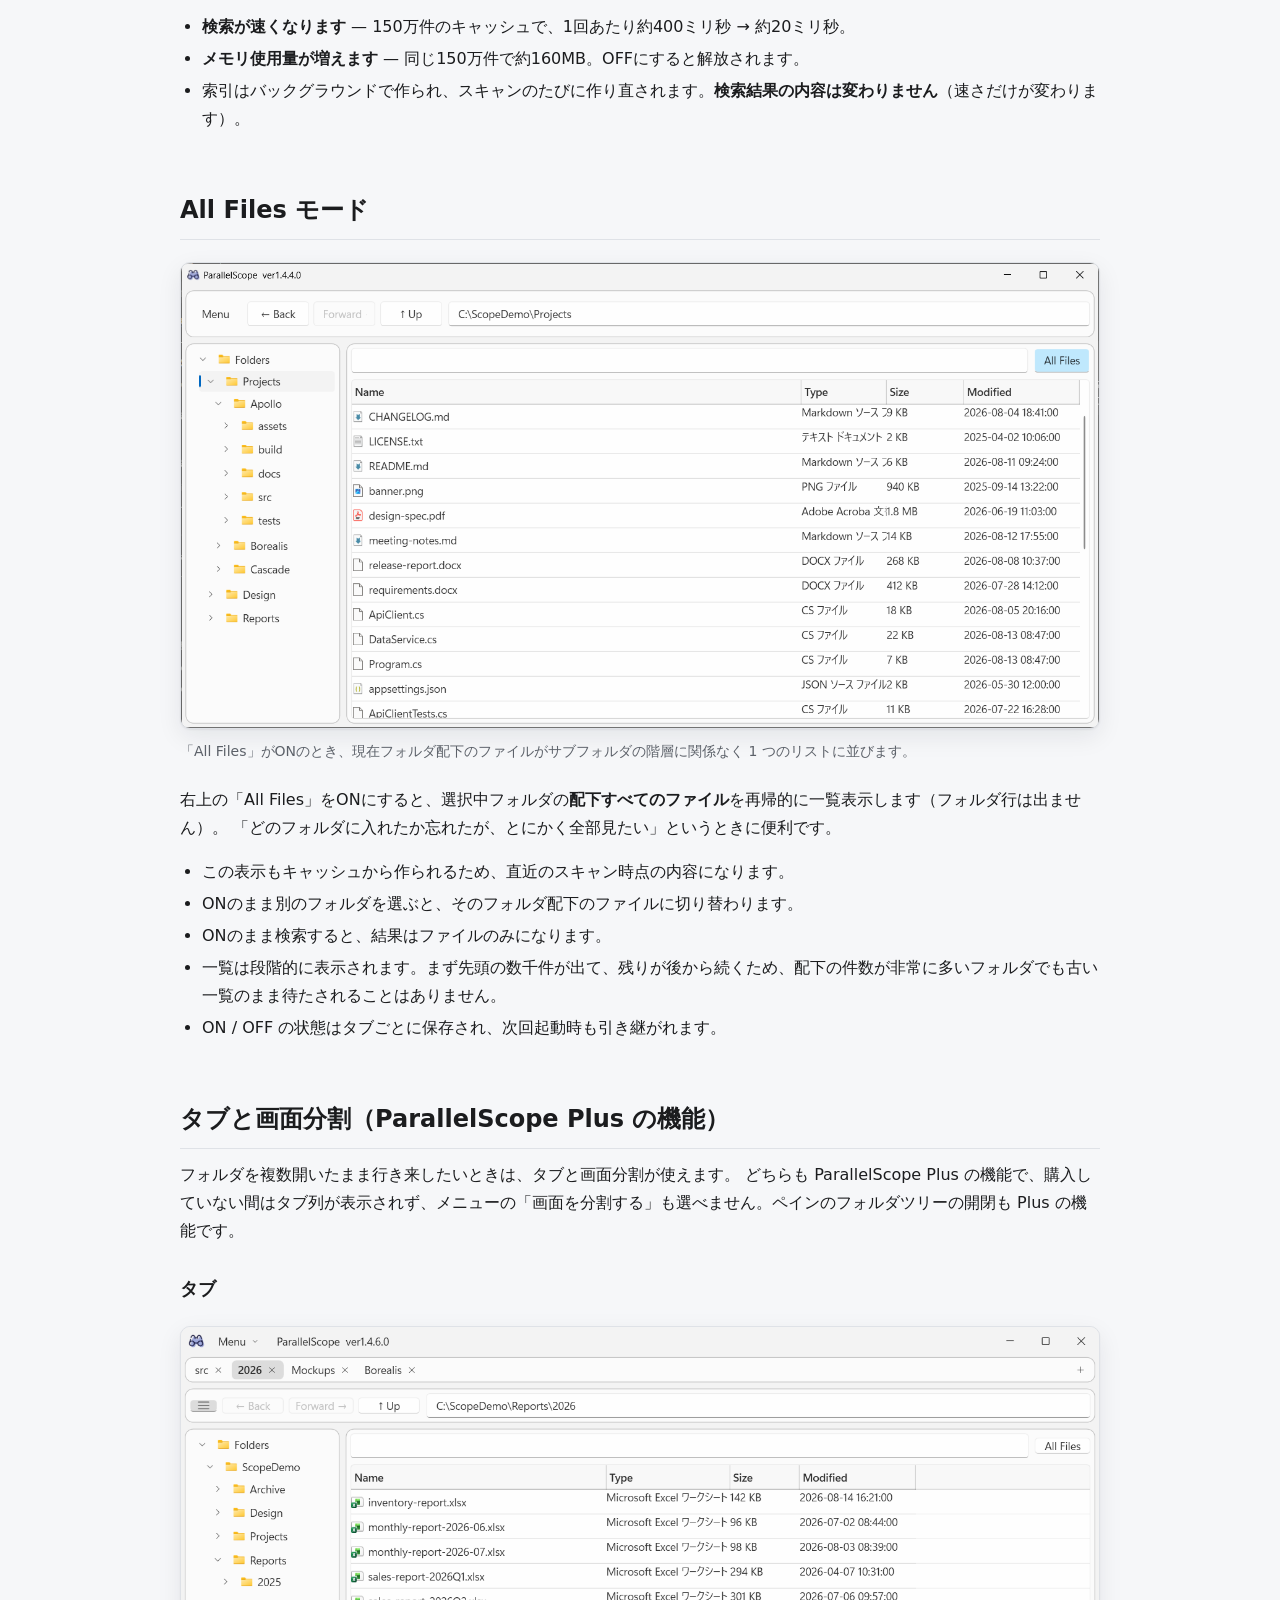
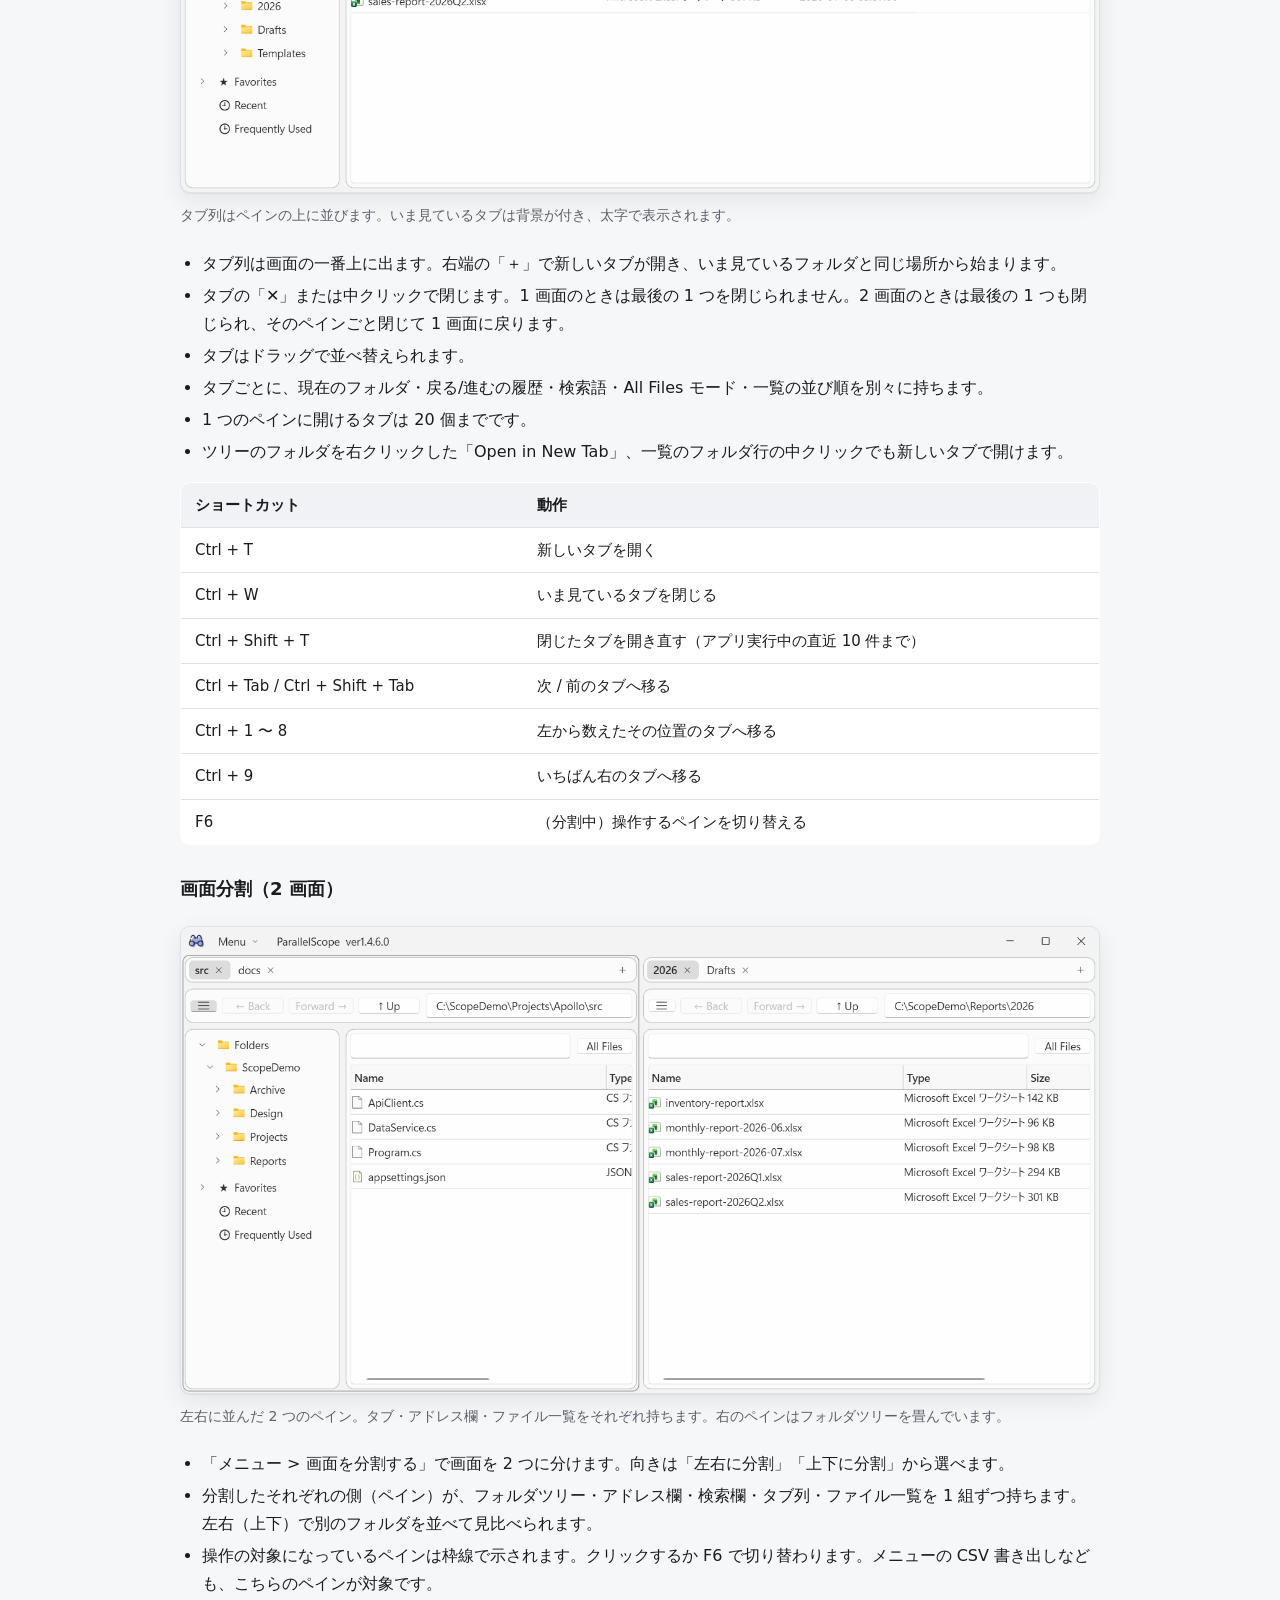
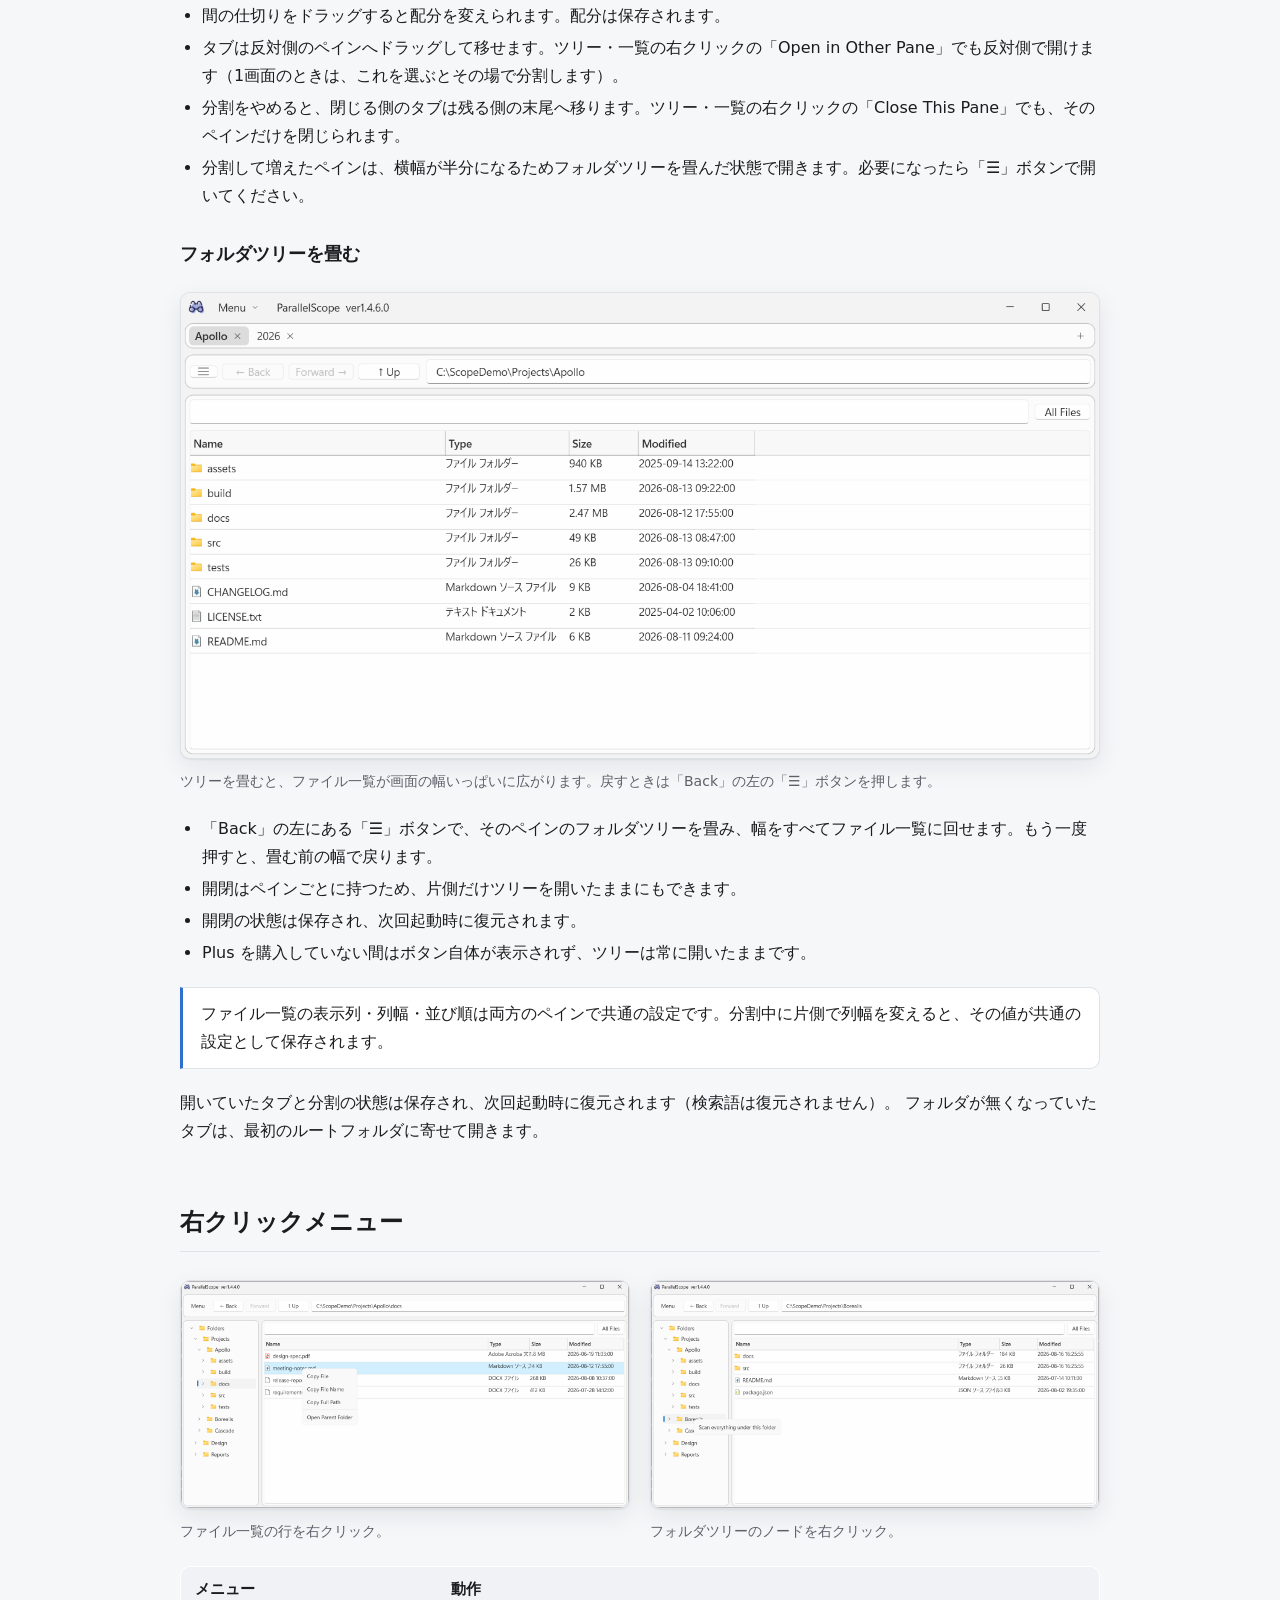
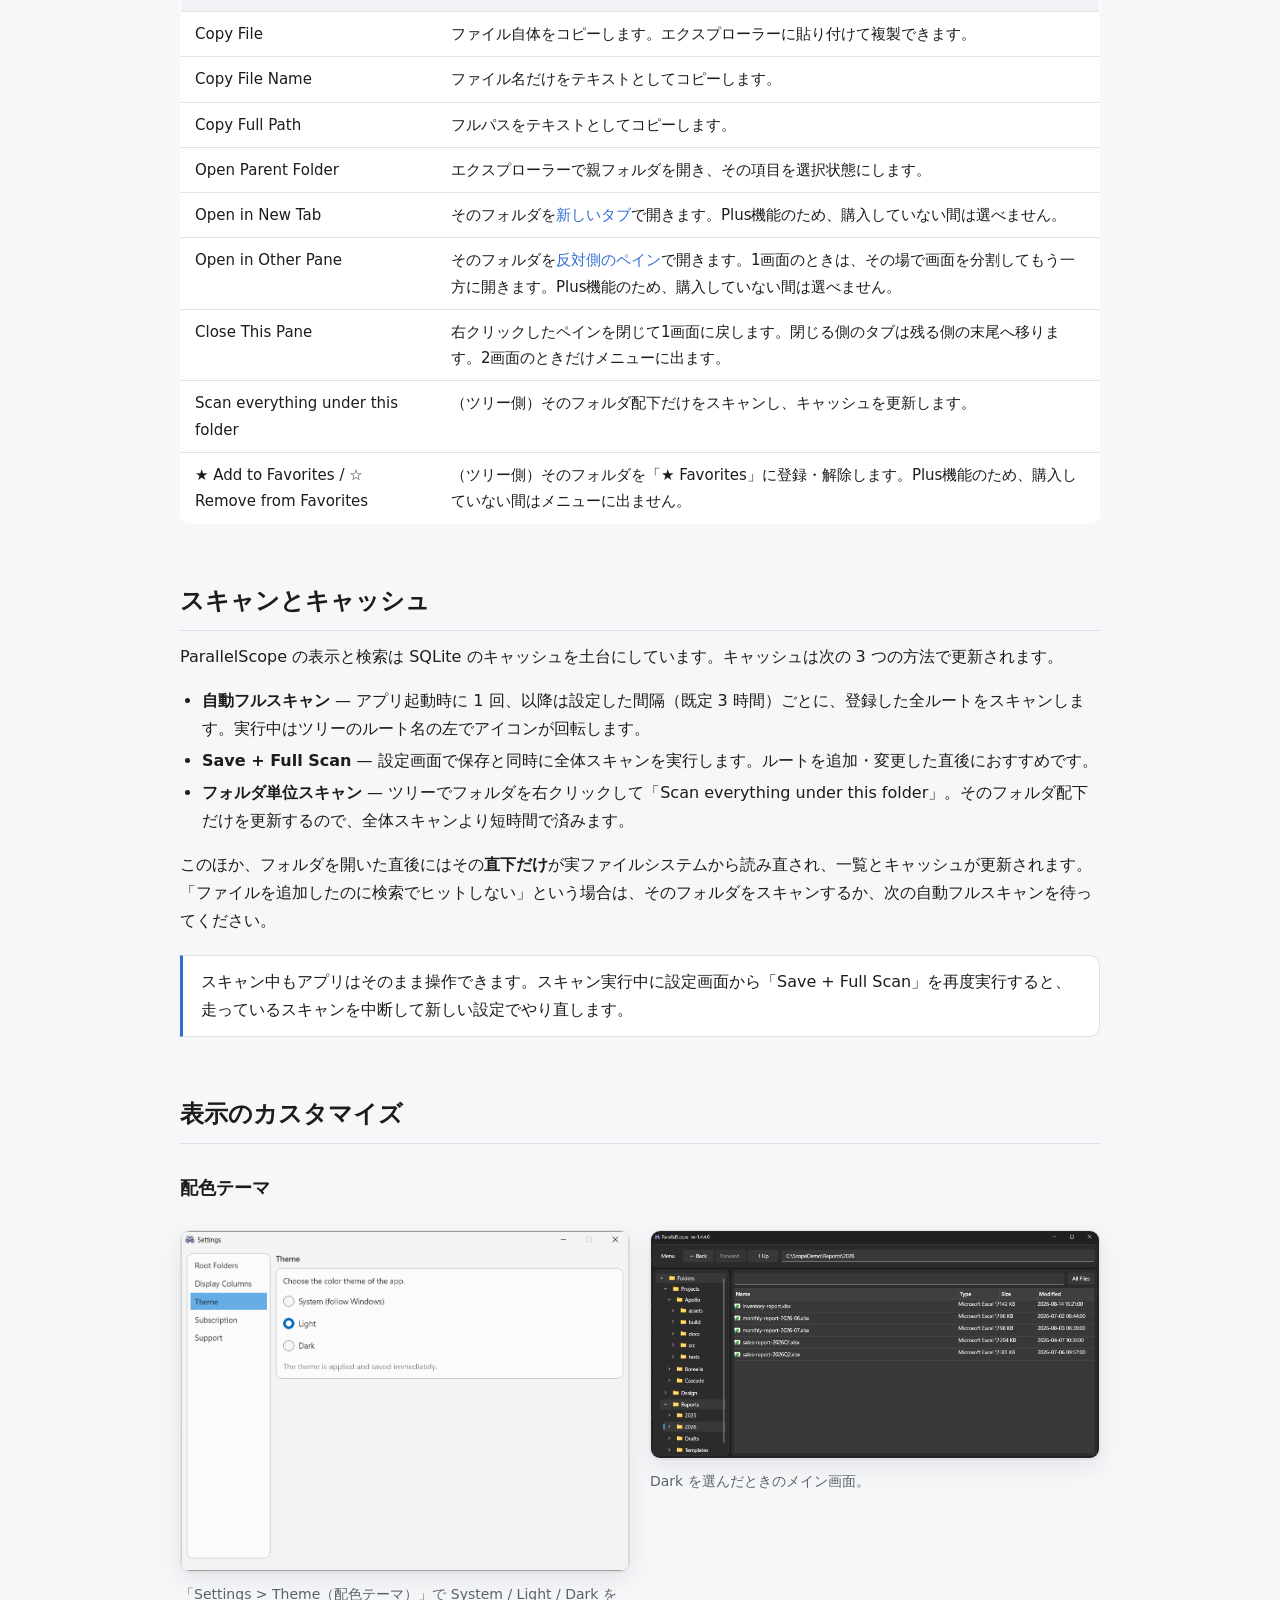
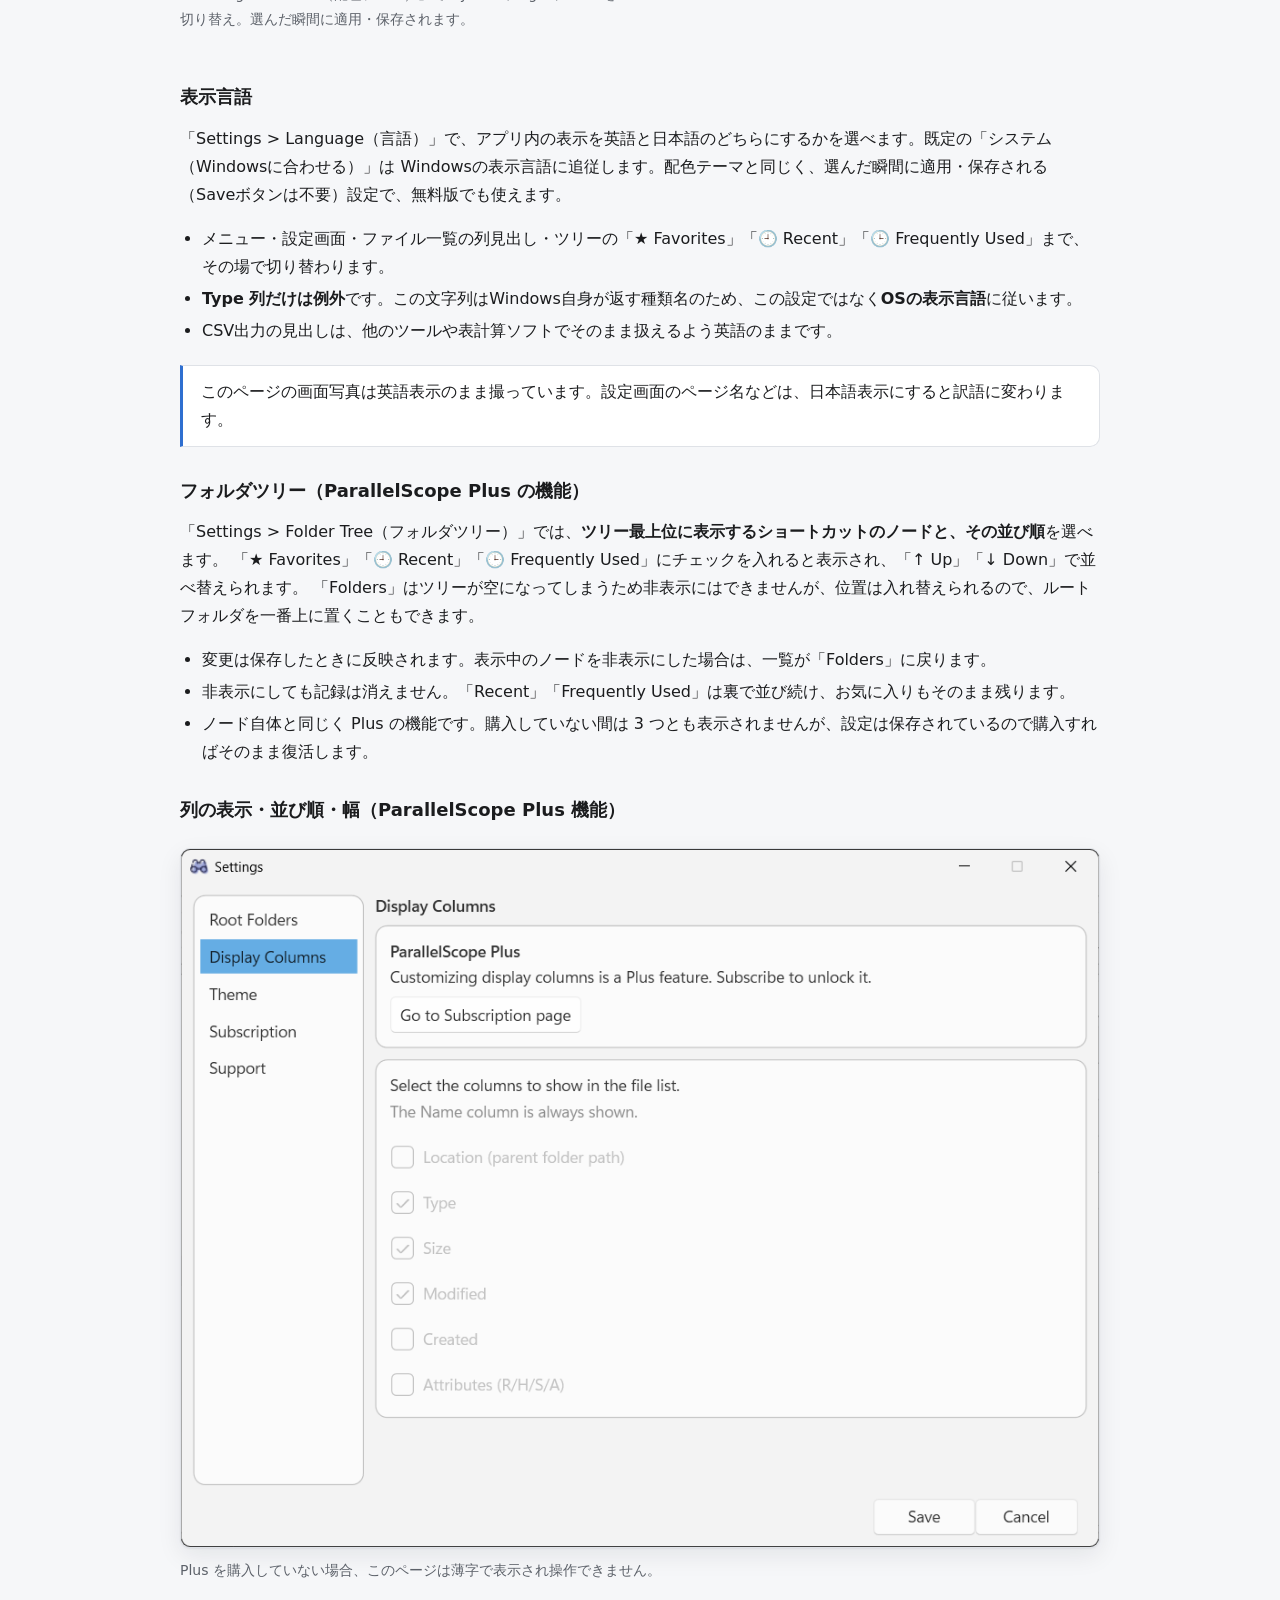
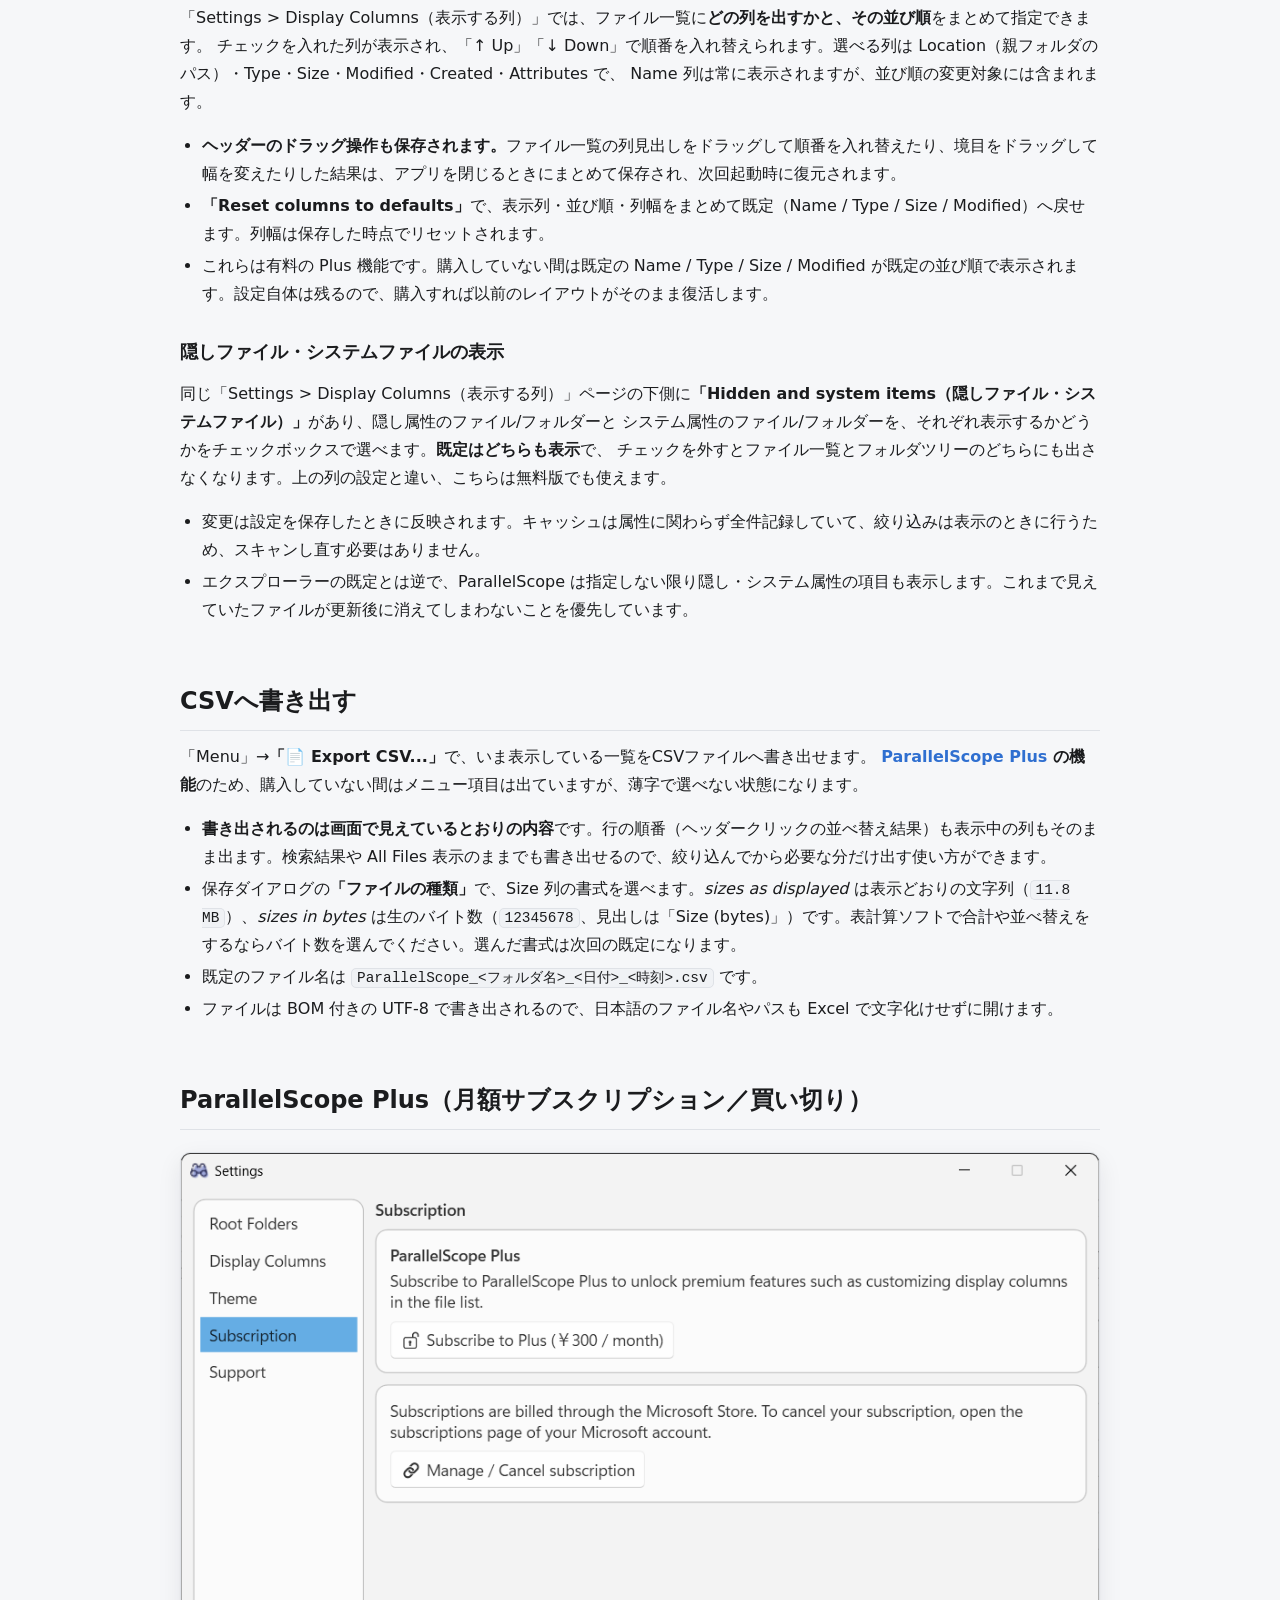
==== commit 6f2f4a7a: "開発支援について追加" ====
--- a/docs/index.ja.html
+++ b/docs/index.ja.html
@@ -43,6 +43,7 @@
     <li><a href="#plus">ParallelScope Plus</a></li>
     <li><a href="#data">データの保存先</a></li>
     <li><a href="#tips">困ったときは</a></li>
+    <li><a href="#support">開発を応援する</a></li>
   </ol>
 </nav>
 
@@ -525,6 +526,15 @@
   <p>出力時の保存ダイアログで「ファイルの種類」を「CSV - sizes in bytes」にしてください。桁区切りなしの生のバイト数で書き出され、表計算ソフトで合計できます。</p>
 </section>
 
+<section id="support">
+  <h2>開発を応援する</h2>
+  <p>ParallelScope は個人で開発しています。気に入っていただけたら、寄付で応援していただけるとうれしいです。いただいたご支援は今後の開発に充てさせていただきます。</p>
+  <div class="support-links">
+    <a class="btn primary" href="https://ko-fi.com/msmsrep">Ko-fi で支援する</a>
+    <a class="btn secondary" href="https://github.com/sponsors/msmsrep">GitHub Sponsors</a>
+  </div>
+</section>
+
 </div>
 
 <footer>
@@ -533,7 +543,8 @@
       <li><a href="intro.ja.html">ParallelScope の紹介</a></li>
       <li><a href="https://github.com/msmsrep/ParallelScope">GitHub リポジトリ</a></li>
       <li><a href="https://github.com/msmsrep/ParallelScope/issues">お問い合わせ / 不具合報告</a></li>
-      <li><a href="https://github.com/msmsrep/ParallelScope/blob/main/Readme.ja.md">Readme・プライバシーポリシー</a></li>
+      <li><a href="https://github.com/msmsrep/ParallelScope/blob/main/Readme.ja.md">Readme</a></li>
+      <li><a href="privacy.ja.html">プライバシーポリシー</a></li>
       <li><a href="https://ko-fi.com/msmsrep">Ko-fi</a></li>
       <li><a href="https://github.com/sponsors/msmsrep">GitHub Sponsors</a></li>
     </ul>
--- a/docs/style.css
+++ b/docs/style.css
@@ -254,3 +254,30 @@
 
 footer .wrap { padding-top: 28px; padding-bottom: 40px; }
 footer ul { list-style: none; padding: 0; display: flex; flex-wrap: wrap; gap: 18px; margin: 0 0 12px; }
+
+/* ---- buttons / support (shared with the intro page) ---- */
+
+.btn {
+  display: inline-block;
+  padding: 10px 22px;
+  border-radius: 8px;
+  font-weight: 600;
+  border: 1px solid var(--accent);
+}
+
+.btn:hover { text-decoration: none; }
+.btn.primary { background: var(--accent); color: #fff; }
+.btn.secondary { background: var(--surface); color: var(--accent); }
+
+@media (prefers-color-scheme: dark) {
+  .btn.primary { color: #0d1522; }
+}
+
+#support { margin-bottom: 48px; }
+
+.support-links {
+  display: flex;
+  flex-wrap: wrap;
+  gap: 12px;
+  margin-top: 16px;
+}
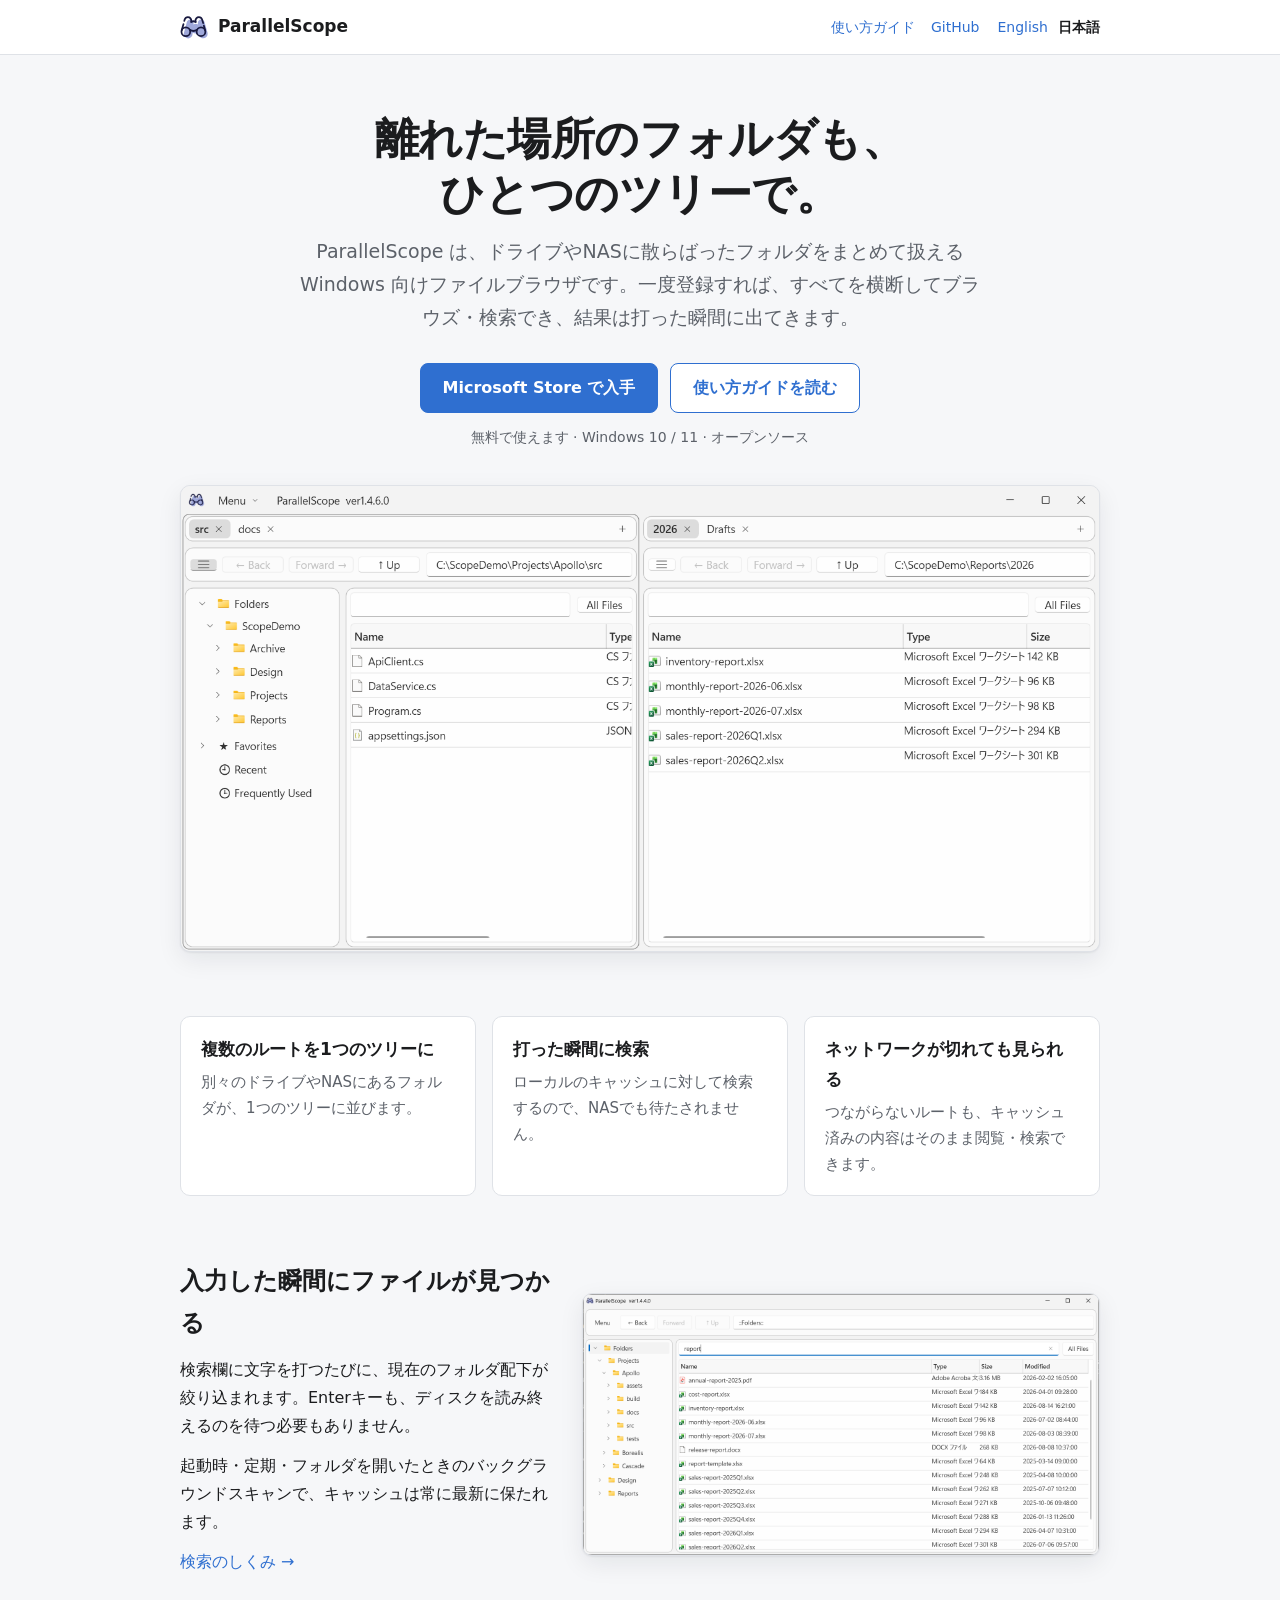
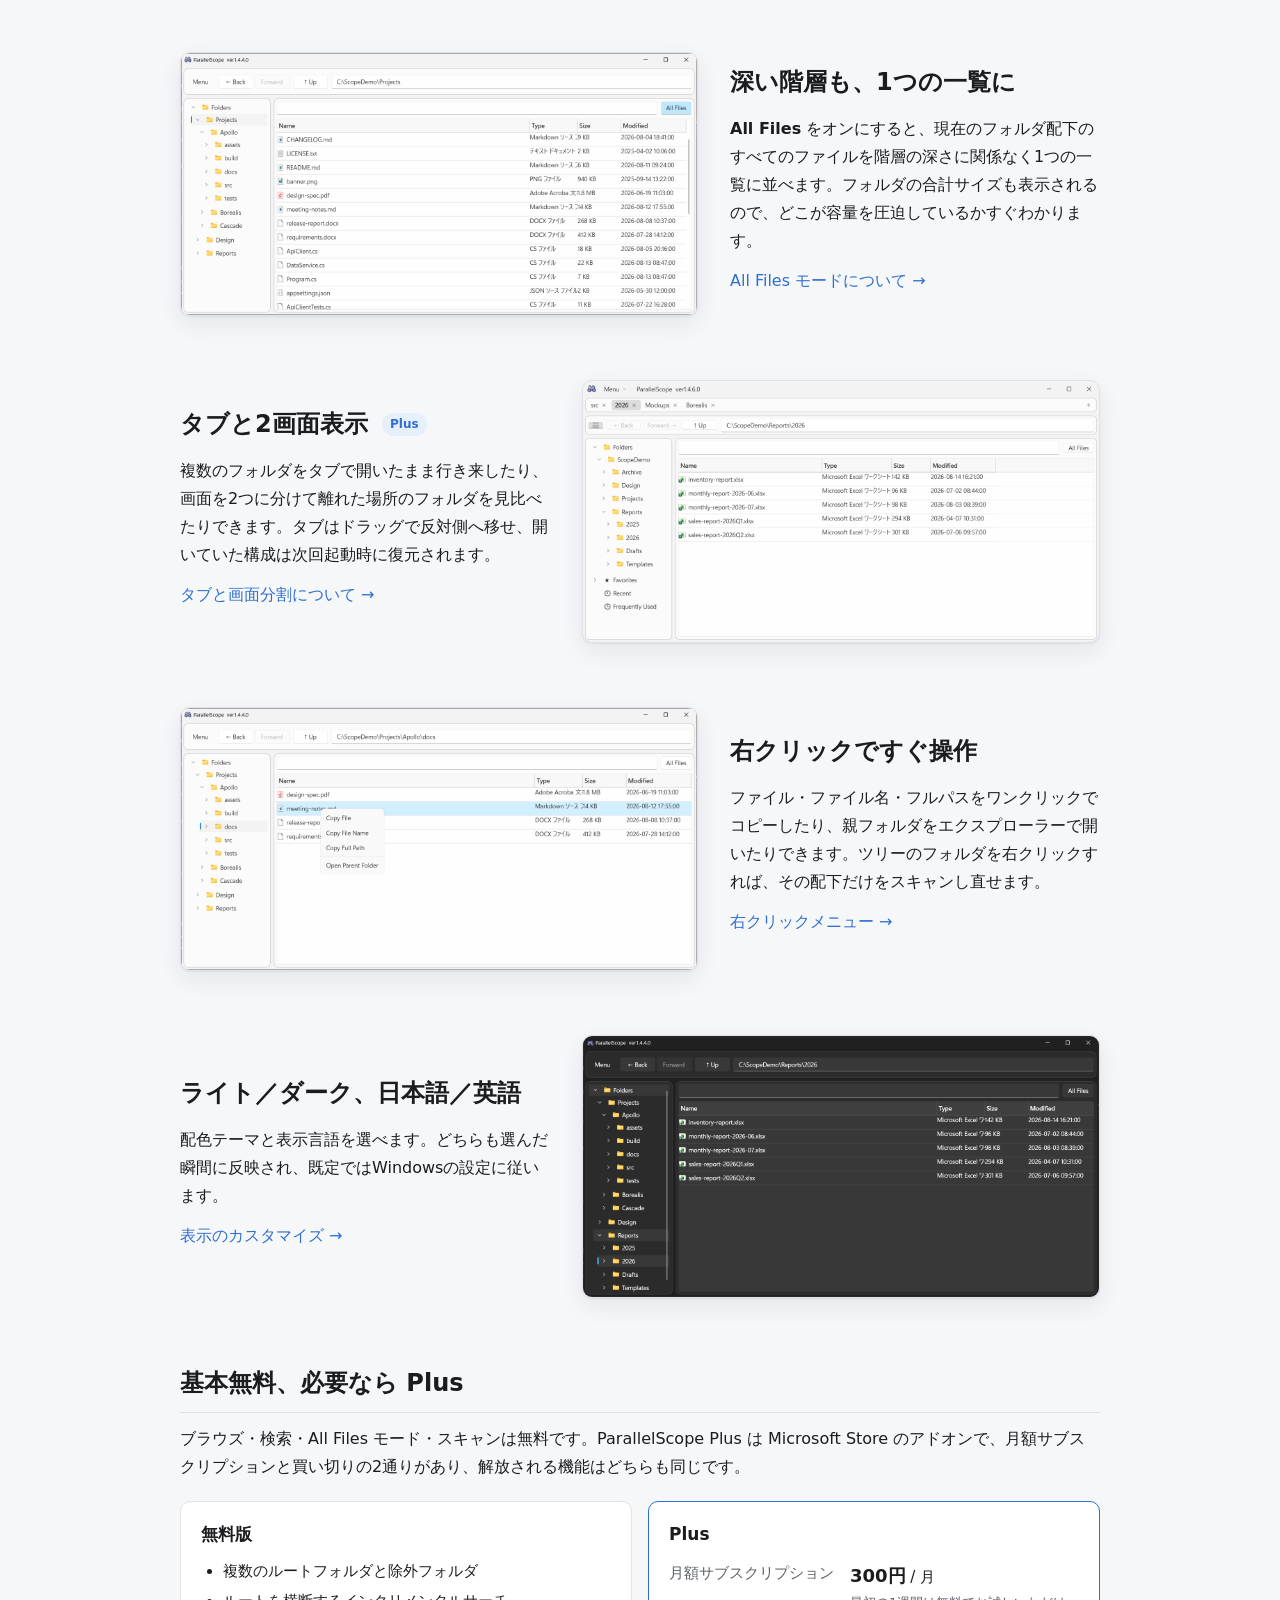
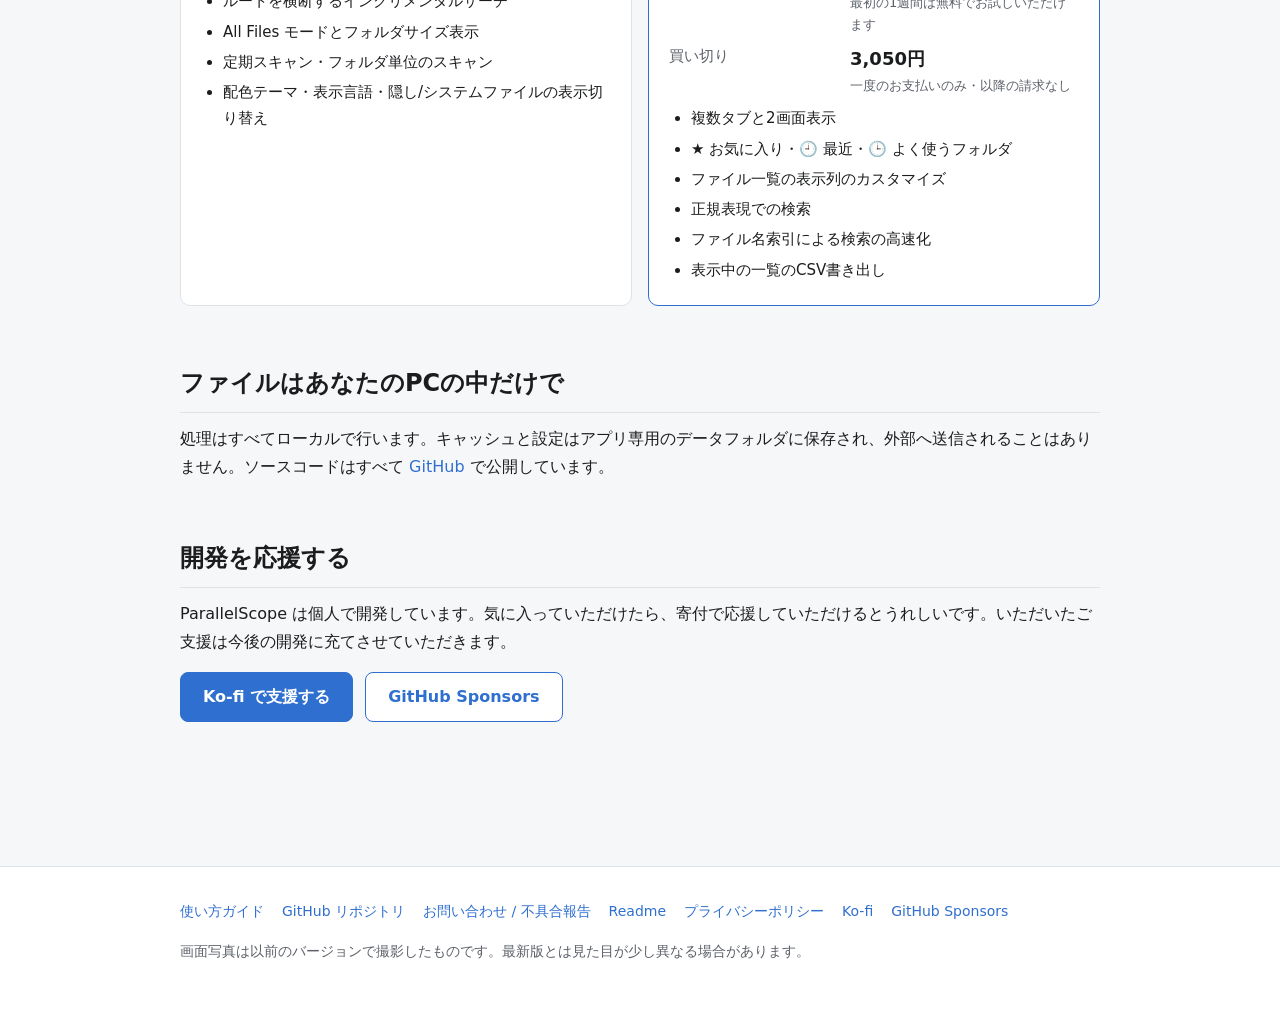
==== commit d8e12df5: "紹介ページをサイトのトップにし、検索エンジン向けの情報を追加する - 紹介ページを index.html、使い方ガイドを guide.html に改名（旧 intro.html は転送ページとして残す" ====
--- a/docs/index.ja.html
+++ b/docs/index.ja.html
@@ -1,529 +1,194 @@
-﻿<!DOCTYPE html>
+<!DOCTYPE html>
 <html lang="ja">
 <head>
 <meta charset="utf-8">
 <meta name="viewport" content="width=device-width, initial-scale=1">
-<title>ParallelScope 使い方ガイド</title>
-<meta name="description" content="ParallelScope（Windows向けの複数ルート横断ファイルブラウザ）の使い方ガイド。画面の見方、初期設定、検索、All Filesモード、タブと画面分割、お気に入り・最近開いたフォルダ・よく使うフォルダ、CSV出力、英語/日本語の表示言語、隠しファイル・システムファイルの表示、スキャンとキャッシュの仕組みを画面写真つきで説明します。">
+<title>ParallelScope – 複数のフォルダ・NASを横断検索できるWindows向けファイルブラウザ</title>
+<meta name="description" content="ParallelScope は、複数のドライブやNASにあるフォルダを1つのツリーにまとめ、入力した瞬間に横断検索できる Windows 向けファイルブラウザです。ローカルキャッシュで高速に表示します。">
 <link rel="icon" href="images/favicon.svg" type="image/svg+xml">
 <link rel="stylesheet" href="style.css">
+<link rel="stylesheet" href="intro.css">
+<link rel="canonical" href="https://msmsrep.github.io/ParallelScope/index.ja.html">
+<link rel="alternate" hreflang="en" href="https://msmsrep.github.io/ParallelScope/">
+<link rel="alternate" hreflang="ja" href="https://msmsrep.github.io/ParallelScope/index.ja.html">
+<link rel="alternate" hreflang="x-default" href="https://msmsrep.github.io/ParallelScope/">
+<meta property="og:type" content="website">
+<meta property="og:site_name" content="ParallelScope">
+<meta property="og:title" content="ParallelScope – 複数のフォルダ・NASを横断検索できるWindows向けファイルブラウザ">
+<meta property="og:description" content="ParallelScope は、複数のドライブやNASにあるフォルダを1つのツリーにまとめ、入力した瞬間に横断検索できる Windows 向けファイルブラウザです。ローカルキャッシュで高速に表示します。">
+<meta property="og:url" content="https://msmsrep.github.io/ParallelScope/index.ja.html">
+<meta property="og:image" content="https://msmsrep.github.io/ParallelScope/images/13-split-view.png">
+<meta property="og:image:width" content="1484">
+<meta property="og:image:height" content="752">
+<meta property="og:locale" content="ja_JP">
+<meta name="twitter:card" content="summary_large_image">
+<script type="application/ld+json">
+{
+  "@context": "https://schema.org",
+  "@type": "SoftwareApplication",
+  "name": "ParallelScope",
+  "url": "https://msmsrep.github.io/ParallelScope/index.ja.html",
+  "description": "ParallelScope は、複数のドライブやNASにあるフォルダを1つのツリーにまとめ、入力した瞬間に横断検索できる Windows 向けファイルブラウザです。ローカルキャッシュで高速に表示します。",
+  "inLanguage": "ja",
+  "operatingSystem": "Windows 10, Windows 11",
+  "applicationCategory": "UtilitiesApplication",
+  "image": "https://msmsrep.github.io/ParallelScope/images/13-split-view.png",
+  "screenshot": [
+    "https://msmsrep.github.io/ParallelScope/images/13-split-view.png",
+    "https://msmsrep.github.io/ParallelScope/images/02-search.png",
+    "https://msmsrep.github.io/ParallelScope/images/03-allfiles.png",
+    "https://msmsrep.github.io/ParallelScope/images/12-tabs.png",
+    "https://msmsrep.github.io/ParallelScope/images/09-dark.png"
+  ],
+  "downloadUrl": "https://apps.microsoft.com/detail/9P96W3RFPLP6",
+  "offers": {
+    "@type": "Offer",
+    "price": "0",
+    "priceCurrency": "USD"
+  },
+  "author": {
+    "@type": "Person",
+    "name": "msmsrep",
+    "url": "https://github.com/msmsrep"
+  },
+  "codeRepository": "https://github.com/msmsrep/ParallelScope"
+}
+</script>
 </head>
 <body>
 
-<header class="hero">
+<header class="topbar">
   <div class="wrap">
-    <div class="langbar"><a class="intro-link" href="intro.ja.html">ParallelScope の紹介</a><a href="index.html">English</a><span class="current">日本語</span></div>
-    <h1>ParallelScope 使い方ガイド</h1>
-    <p class="tagline">複数のルートフォルダを登録して、横断的にブラウズ・検索できる Windows デスクトップアプリ。</p>
-    <div class="badges">
-      <span class="badge">Windows 10 / 11</span>
-      <span class="badge">Microsoft Store</span>
-      <span class="badge">ローカル SQLite キャッシュ</span>
+    <a class="brand" href="index.ja.html"><img src="images/favicon.svg" alt="">ParallelScope</a>
+    <nav>
+      <a href="guide.ja.html">使い方ガイド</a>
+      <a href="https://github.com/msmsrep/ParallelScope">GitHub</a>
+    </nav>
+    <div class="langbar"><a href="./">English</a><span class="current">日本語</span></div>
+  </div>
+</header>
+
+<div class="wrap">
+
+<section class="intro-hero">
+  <h1>離れた場所のフォルダも、<br>ひとつのツリーで。</h1>
+  <p class="lead">ParallelScope は、ドライブやNASに散らばったフォルダをまとめて扱える Windows 向けファイルブラウザです。一度登録すれば、すべてを横断してブラウズ・検索でき、結果は打った瞬間に出てきます。</p>
+  <div class="cta">
+    <a class="btn primary" href="https://apps.microsoft.com/detail/9P96W3RFPLP6?hl=ja-JP&amp;gl=JP">Microsoft Store で入手</a>
+    <a class="btn secondary" href="guide.ja.html">使い方ガイドを読む</a>
+  </div>
+  <p class="cta-note">無料で使えます · Windows 10 / 11 · オープンソース</p>
+  <figure>
+    <img src="images/13-split-view.png" alt="2画面表示の ParallelScope。左右それぞれにタブ・フォルダツリー・ファイル一覧がある" width="1484" height="752">
+  </figure>
+</section>
+
+<div class="highlights">
+  <div class="card">
+    <h3>複数のルートを1つのツリーに</h3>
+    <p>別々のドライブやNASにあるフォルダが、1つのツリーに並びます。</p>
+  </div>
+  <div class="card">
+    <h3>打った瞬間に検索</h3>
+    <p>ローカルのキャッシュに対して検索するので、NASでも待たされません。</p>
+  </div>
+  <div class="card">
+    <h3>ネットワークが切れても見られる</h3>
+    <p>つながらないルートも、キャッシュ済みの内容はそのまま閲覧・検索できます。</p>
+  </div>
+</div>
+
+<section class="feature">
+  <div class="feature-text">
+    <h2>入力した瞬間にファイルが見つかる</h2>
+    <p>検索欄に文字を打つたびに、現在のフォルダ配下が絞り込まれます。Enterキーも、ディスクを読み終えるのを待つ必要もありません。</p>
+    <p>起動時・定期・フォルダを開いたときのバックグラウンドスキャンで、キャッシュは常に最新に保たれます。</p>
+    <p><a href="guide.ja.html#search">検索のしくみ →</a></p>
+  </div>
+  <figure>
+    <img src="images/02-search.png" alt="「report」で検索し、すべてのルートから一致するファイルが並んでいる" width="1484" height="752" loading="lazy">
+  </figure>
+</section>
+
+<section class="feature reverse">
+  <div class="feature-text">
+    <h2>深い階層も、1つの一覧に</h2>
+    <p><strong>All Files</strong> をオンにすると、現在のフォルダ配下のすべてのファイルを階層の深さに関係なく1つの一覧に並べます。フォルダの合計サイズも表示されるので、どこが容量を圧迫しているかすぐわかります。</p>
+    <p><a href="guide.ja.html#allfiles">All Files モードについて →</a></p>
+  </div>
+  <figure>
+    <img src="images/03-allfiles.png" alt="All Files モードでフォルダ配下の全ファイルを一覧表示している" width="1484" height="752" loading="lazy">
+  </figure>
+</section>
+
+<section class="feature">
+  <div class="feature-text">
+    <h2>タブと2画面表示 <span class="plus-tag">Plus</span></h2>
+    <p>複数のフォルダをタブで開いたまま行き来したり、画面を2つに分けて離れた場所のフォルダを見比べたりできます。タブはドラッグで反対側へ移せ、開いていた構成は次回起動時に復元されます。</p>
+    <p><a href="guide.ja.html#tabs">タブと画面分割について →</a></p>
+  </div>
+  <figure>
+    <img src="images/12-tabs.png" alt="複数のフォルダをタブで開き、ツリーにお気に入り・最近・よく使うフォルダが並んでいる" width="1484" height="752" loading="lazy">
+  </figure>
+</section>
+
+<section class="feature reverse">
+  <div class="feature-text">
+    <h2>右クリックですぐ操作</h2>
+    <p>ファイル・ファイル名・フルパスをワンクリックでコピーしたり、親フォルダをエクスプローラーで開いたりできます。ツリーのフォルダを右クリックすれば、その配下だけをスキャンし直せます。</p>
+    <p><a href="guide.ja.html#contextmenu">右クリックメニュー →</a></p>
+  </div>
+  <figure>
+    <img src="images/04-context-menu.png" alt="ファイル一覧の右クリックメニュー" width="1484" height="752" loading="lazy">
+  </figure>
+</section>
+
+<section class="feature">
+  <div class="feature-text">
+    <h2>ライト／ダーク、日本語／英語</h2>
+    <p>配色テーマと表示言語を選べます。どちらも選んだ瞬間に反映され、既定ではWindowsの設定に従います。</p>
+    <p><a href="guide.ja.html#customize">表示のカスタマイズ →</a></p>
+  </div>
+  <figure>
+    <img src="images/09-dark.png" alt="ダークテーマの ParallelScope" width="1484" height="752" loading="lazy">
+  </figure>
+</section>
+
+<section id="plus">
+  <h2>基本無料、必要なら Plus</h2>
+  <p>ブラウズ・検索・All Files モード・スキャンは無料です。ParallelScope Plus は Microsoft Store のアドオンで、月額サブスクリプションと買い切りの2通りがあり、解放される機能はどちらも同じです。</p>
+  <div class="plans">
+    <div class="card">
+      <h3>無料版</h3>
+      <ul>
+        <li>複数のルートフォルダと除外フォルダ</li>
+        <li>ルートを横断するインクリメンタルサーチ</li>
+        <li>All Files モードとフォルダサイズ表示</li>
+        <li>定期スキャン・フォルダ単位のスキャン</li>
+        <li>配色テーマ・表示言語・隠し/システムファイルの表示切り替え</li>
+      </ul>
     </div>
-  </div>
-</header>
-
-<div class="wrap">
-
-<nav class="toc">
-  <h2>目次</h2>
-  <ol>
-    <li><a href="#about">ParallelScope とは</a></li>
-    <li><a href="#screen">画面の見方</a></li>
-    <li><a href="#setup">最初にすること（ルートフォルダの登録）</a></li>
-    <li><a href="#browse">フォルダを見る・移動する</a></li>
-    <li><a href="#favorites">お気に入り・最近開いたフォルダ・よく使うフォルダ</a></li>
-    <li><a href="#search">検索する</a></li>
-    <li><a href="#allfiles">All Files モード</a></li>
-    <li><a href="#tabs">タブと画面分割</a></li>
-    <li><a href="#contextmenu">右クリックメニュー</a></li>
-    <li><a href="#scan">スキャンとキャッシュ</a></li>
-    <li><a href="#customize">表示のカスタマイズ</a></li>
-    <li><a href="#csv">CSVへ書き出す</a></li>
-    <li><a href="#plus">ParallelScope Plus</a></li>
-    <li><a href="#data">データの保存先</a></li>
-    <li><a href="#tips">困ったときは</a></li>
-    <li><a href="#support">開発を応援する</a></li>
-  </ol>
-</nav>
-
-<section id="about">
-  <h2>ParallelScope とは</h2>
-  <p>
-    ParallelScope は、バラバラの場所にあるフォルダを <strong>1 つのツリーにまとめて</strong> 扱うためのファイルブラウザです。
-    たとえば「作業中のプロジェクト」「デザイン素材」「レポート置き場」のように離れた場所にあるフォルダをルートとして登録しておくと、
-    エクスプローラーのウィンドウを行き来せずに、1 つの画面から参照・検索できます。
-  </p>
-  <p>
-    フォルダ構成とファイル一覧はローカルの SQLite キャッシュに保存されます。表示はまずキャッシュから行われるため、
-    フォルダを開いた瞬間に一覧が出て、そのあとバックグラウンドで実際のファイルシステムを読み直して内容が最新化されます。
-    ネットワーク越しの NAS のように応答が遅い場所でも待たされにくいのが特徴です。
-  </p>
-  <div class="note">
-    <p>このページの画面写真はすべて <code>C:\ScopeDemo</code> 配下に用意したダミーデータで撮影したものです。実際のフォルダ構成とは関係ありません。</p>
-  </div>
-</section>
-
-<section id="screen">
-  <h2>画面の見方</h2>
-  <figure class="callout-shot">
-    <a href="images/01-overview.png"><img src="images/01-overview.png" alt="ParallelScope のメイン画面。左にフォルダツリー、右にファイル一覧が並ぶ"></a>
-    <span class="pin" style="left:3.8%;  top:10.9%">1</span>
-    <span class="pin" style="left:14.7%; top:10.9%">2</span>
-    <span class="pin" style="left:62%;   top:11%">3</span>
-    <span class="pin" style="left:45%;   top:20.9%">4</span>
-    <span class="pin" style="left:93.2%; top:17.6%">5</span>
-    <span class="pin" style="left:8.8%;  top:86%">6</span>
-    <span class="pin" style="left:60%;   top:85%">7</span>
-  </figure>
-  <ol class="legend">
-    <li><span><strong>課金状況</strong> — タイトルバーのアプリ名・バージョンの右に、現在のライセンス（「無料版」「Plus（月額）」「Plus（買い切り）」）が表示されます。ライセンスの確認は起動直後に行われるため、少し遅れて現れることがあります。</span></li>
-    <li><span><strong>Menu</strong> — タイトルバー（アプリ名の左）にあります。設定画面を開くほか、表示中の一覧のCSV出力と、この使い方ガイドへのリンクがあります。</span></li>
-    <li><span><strong>ナビゲーションボタン</strong> — 矢印のボタンで、移動履歴を戻る・進む、親フォルダへ上がります。どのボタンかはカーソルを合わせると説明が出ます。Plus を購入していると、アドレスバーの右側に同じ行でタブ列が並びます。</span></li>
-    <li><span><strong>アドレスバー</strong> — 現在地のフルパス。直接入力して <kbd>Enter</kbd> でそのフォルダへ移動できます。</span></li>
-    <li><span><strong>検索ボックス</strong> — 入力するたびに現在フォルダ配下を検索します（インクリメンタルサーチ）。</span></li>
-    <li><span><strong>All Files トグル</strong> — 現在フォルダ配下のファイルをすべてフラットに表示します。</span></li>
-    <li><span><strong>フォルダツリー</strong> — 最上位の「Folders」の下に、登録したルートフォルダが並びます。Plus を購入していると、その上に「★ Favorites」「🕘 Recent」「🕒 Frequently Used」が並びます。</span></li>
-    <li><span><strong>ファイル一覧</strong> — 選択中フォルダの内容。列見出しをクリックすると並べ替えできます。</span></li>
-  </ol>
-</section>
-
-<section id="setup">
-  <h2>最初にすること（ルートフォルダの登録）</h2>
-  <p>インストール直後はルートフォルダが未登録で、デスクトップが暫定的に表示されます。まずは見たいフォルダを登録します。</p>
-
-  <ol class="steps">
-    <li><strong>「Menu」→「⚙ Settings」を開く</strong></li>
-    <li><strong>「Root Folders」ページで、登録したいフォルダのフルパスを入力して「Add」</strong>
-      <br>登録した順にツリーへ並びます。「↑ Up」「↓ Down」で並び順を変更、「Remove」で削除できます。</li>
-    <li><strong>必要なら「Excluded Folders」に除外したいフォルダを追加</strong>
-      <br><code>node_modules</code> や <code>bin</code> のように中身が多くて見る必要のないフォルダを指定しておくと、ツリー・一覧・検索・スキャンのすべてから外れます。</li>
-    <li><strong>「Save + Full Scan」で保存してスキャンを実行</strong>
-      <br>ルートを追加・変更した直後はキャッシュが空なので、ここで全体をスキャンしておくと以降の表示と検索が速くなります。設定だけ保存したい場合は「Save」を押します。</li>
-  </ol>
-
-  <div class="shot-pair">
-    <figure>
-      <a href="images/11-menu.png"><img src="images/11-menu.png" alt="Menu をクリックして Settings を選ぶ"></a>
-      <figcaption>「Menu」→「⚙ Settings」で設定画面を開きます。</figcaption>
-    </figure>
-    <figure>
-      <a href="images/06-settings-roots.png"><img src="images/06-settings-roots.png" alt="設定画面の Root Folders ページ"></a>
-      <figcaption>ルートフォルダ・除外フォルダ・自動フルスキャンの間隔をここで設定します。</figcaption>
-    </figure>
-  </div>
-
-  <div class="note">
-    <p><strong>除外フォルダはフルパス指定です。</strong>「<code>node_modules</code> という名前をすべて除外」のようなパターン指定ではなく、指定したパスとその配下だけが対象になります。</p>
-  </div>
-</section>
-
-<section id="browse">
-  <h2>フォルダを見る・移動する</h2>
-  <ul>
-    <li><strong>ツリーで選択</strong> — 左のツリーでフォルダをクリックすると、右側にその直下の内容が表示されます。<code>&gt;</code> をクリックすると子フォルダを展開します（展開時に読み込まれます）。</li>
-    <li><strong>ダブルクリック</strong> — 一覧のフォルダをダブルクリックするとその中へ移動、ファイルをダブルクリックすると既定のアプリで開きます。</li>
-    <li><strong>Back / Forward / Up</strong> — 3つの矢印ボタンで、ブラウザと同じ感覚で移動履歴を行き来できます。どれがどれかはカーソルを合わせると説明が出ます。</li>
-    <li><strong>アドレスバー</strong> — パスを貼り付けて <kbd>Enter</kbd> を押すと、そのフォルダへ直接移動します。パスが長くて末尾が切れているときは、カーソルを合わせると全体が読めます。</li>
-    <li><strong>ツリーの開閉</strong> — 矢印ボタンの左にある「☰」ボタンで、フォルダツリーを畳んで一覧を全幅にしたり、元に戻したりできます。ParallelScope Plus の機能です。詳しくは<a href="#tabs">タブと画面分割</a>を参照してください。</li>
-    <li><strong>並べ替え</strong> — 「Name」「Size」「Modified」などの列見出しをクリックすると並べ替えできます。サイズや日時は表示文字列ではなく元の値で比較されるため、<code>9 KB</code> と <code>12 MB</code> のような大小も正しく並びます。</li>
-    <li><strong>横スクロール</strong> — 列の合計幅が一覧より広いときは、下に横スクロールバーが出ます。<kbd>Shift</kbd> + マウスホイールでも横へスクロールできます。</li>
-  </ul>
-
-  <h3>最上位の「Folders」</h3>
-  <p>
-    ツリーの一番上にある「Folders」は、登録したすべてのルートをまとめた仮想フォルダです。実在するパスではないため、
-    選択するとアドレスバーには <code>::Folders::</code> と表示され、一覧には各ルートが 1 行ずつ並びます。
-    ここを選んだ状態で検索すると、<strong>すべてのルートを横断して検索</strong>できます。
-  </p>
-  <p>
-    Plus を購入していると、その上に「★ Favorites」「🕘 Recent」「🕒 Frequently Used」の 3 つの仮想フォルダが並びます。動きは「Folders」と同じで、
-    アドレスバーには <code>::Favorites::</code> / <code>::Recent::</code> / <code>::Frequent::</code> と表示され、一覧にはそのノードに集めたフォルダが 1 行ずつ並び、
-    そこで検索すれば集めたフォルダを横断して検索できます。詳しくは<a href="#favorites">お気に入り・最近開いたフォルダ・よく使うフォルダ</a>を参照してください。
-  </p>
-
-  <h3>フォルダのサイズ表示</h3>
-  <p>
-    一覧のフォルダ行に表示されるサイズは、キャッシュから集計した配下の合計サイズです。まだスキャンされていないフォルダでは空欄になり、
-    スキャンが進むと表示されます。
-  </p>
-</section>
-
-<section id="favorites">
-  <h2>お気に入り・最近開いたフォルダ・よく使うフォルダ</h2>
-  <p>
-    よく開くフォルダを片っ端からルートに登録していくと、かえって見通しが悪くなります。そこでツリーの最上位には、
-    自分で選んで並べるものが 1 つと、アプリが自動で並べるものが 2 つ、合わせて 3 つのショートカット用ノードを用意しています。
-    いずれも <strong><a href="#plus">ParallelScope Plus</a> の機能</strong>で、購入していない間はツリーに表示されません。
-  </p>
-
-  <h3>★ Favorites（お気に入り）</h3>
-  <ul>
-    <li>ツリーでフォルダを右クリックして<strong>「★ Add to Favorites」</strong>で登録します。登録済みのフォルダを右クリックすると<strong>「☆ Remove from Favorites」</strong>になり、解除できます。</li>
-    <li>登録した順に並び、ルートフォルダと同じようにそれぞれ展開して配下をたどれます。</li>
-    <li>「★ Favorites」ノード自体を選ぶとお気に入りが一覧表示され、そのまま検索すると登録した全フォルダを横断して検索できます。</li>
-    <li>登録内容は <code>settings.json</code> に保存されるので、次回起動時も残ります。切断中のNAS配下のお気に入りも、消さずにそのまま保持します。</li>
-  </ul>
-
-  <h3>🕘 Recent（最近開いたフォルダ）</h3>
-  <ul>
-    <li>最近開いたフォルダが新しい順に、最大<strong>20 件</strong>並びます。</li>
-    <li>元になる記録は「Frequently Used」と同じ（<strong>自分で操作した移動だけ</strong>）ですが、回数ではなく最後に開いた時刻の新しい順に並べます。</li>
-    <li>お気に入りに登録済みのフォルダは除外されるので、複数のノードに同じフォルダが重複して並ぶことはありません。除外フォルダも並びません。</li>
-    <li>並べ替えは起動時とノードを展開したときにだけ行います。ノード自体を選んだときの一覧は、常に最新の順で並びます。</li>
-  </ul>
-
-  <h3>🕒 Frequently Used（よく使う）</h3>
-  <ul>
-    <li>フォルダを開いた回数を数えて、多い順に<strong>上位 10 件</strong>を並べます（同数の場合は最後に開いた時刻が新しい順）。</li>
-    <li>数えるのは<strong>自分で操作した移動だけ</strong>です（ツリーのクリック、一覧のダブルクリック、Back / Forward / Up、アドレスバー）。起動時などにアプリが自動で開いたフォルダは数えません。</li>
-    <li>お気に入りに登録済みのフォルダは除外されるので、複数のノードに同じフォルダが重複して並ぶことはありません。除外フォルダも並びません。</li>
-    <li>並べ替えは起動時とノードを展開したときにだけ行います。移動のたびに並べ替えると、操作中にツリーが目の前で動いてしまうためです。</li>
-  </ul>
-</section>
-
-<section id="search">
-  <h2>検索する</h2>
-  <figure>
-    <a href="images/02-search.png"><img src="images/02-search.png" alt="「report」で検索し、複数のルートにまたがる結果が表示されている画面"></a>
-    <figcaption>「Folders」を選んだ状態で <code>report</code> と入力したところ。登録した全ルートの結果がまとめて出ます。</figcaption>
-  </figure>
-  <ul>
-    <li><strong>検索ボタンはありません。</strong>検索ボックスに文字を入力すると、その都度自動的に検索されます。</li>
-    <li>検索範囲は<strong>現在表示しているフォルダの配下</strong>です。全体を探したいときは、ツリーの最上位「Folders」を選んでから入力します。</li>
-    <li>検索は<strong>キャッシュに対して行われます</strong>。実際のファイルシステムを歩き回らないので、NAS などでも待たされません。逆に、スキャン後に増えたファイルは次のスキャンまでヒットしません。</li>
-    <li>検索ボックスを空にすると、元のフォルダ表示に戻ります。</li>
-    <li>除外フォルダの中身は検索結果に出ません。</li>
-    <li><strong>結果は段階的に表示されます。</strong>件数の多いフォルダでは、まず先頭の数千件が出て、残りが後から埋まります。全件そろうのを待たずに読み始められます。</li>
-    <li>検索中も表示中の一覧はそのまま残るため、1文字入力するたびに一覧が空になってちらつくことはありません。</li>
-  </ul>
-
-  <h3>正規表現での検索（ParallelScope Plus の機能）</h3>
-  <p>
-    設定画面の「Search（検索）」ページで<strong>「検索欄の入力を正規表現として扱う」</strong>をONにすると、部分一致の代わりに .NET の正規表現で検索できます。
-    この切り替えはその場で反映・保存され、「Save」ボタンは経由しません。
-  </p>
-  <ul>
-    <li>判定の対象は<strong>ファイル名・フォルダ名</strong>で、フルパスではありません。</li>
-    <li>通常の検索と同じく、大文字と小文字は区別しません。</li>
-    <li>書きかけで式が成立しない間は検索を行いません。一覧はそのまま保たれ、検索欄が赤く表示されます。</li>
-  </ul>
-
-  <h3>ファイル名の索引をメモリに保持する（ParallelScope Plus の機能）</h3>
-  <p>
-    同じ「Search（検索）」ページの<strong>「ファイル名をメモリに保持して検索を速くする」</strong>をONにすると、キャッシュ内の全ファイル名をメモリ上の索引として持ちます。
-    こちらもその場で反映・保存されます。
-  </p>
-  <ul>
-    <li><strong>検索が速くなります</strong> — 150万件のキャッシュで、1回あたり約400ミリ秒 → 約20ミリ秒。</li>
-    <li><strong>メモリ使用量が増えます</strong> — 同じ150万件で約160MB。OFFにすると解放されます。</li>
-    <li>索引はバックグラウンドで作られ、スキャンのたびに作り直されます。<strong>検索結果の内容は変わりません</strong>（速さだけが変わります）。</li>
-  </ul>
-</section>
-
-<section id="allfiles">
-  <h2>All Files モード</h2>
-  <figure>
-    <a href="images/03-allfiles.png"><img src="images/03-allfiles.png" alt="All Files をONにして、Projects 配下のファイルがフラットに並んでいる画面"></a>
-    <figcaption>「All Files」がONのとき、現在フォルダ配下のファイルがサブフォルダの階層に関係なく 1 つのリストに並びます。</figcaption>
-  </figure>
-  <p>
-    右上の「All Files」をONにすると、選択中フォルダの<strong>配下すべてのファイル</strong>を再帰的に一覧表示します（フォルダ行は出ません）。
-    「どのフォルダに入れたか忘れたが、とにかく全部見たい」というときに便利です。
-  </p>
-  <ul>
-    <li>この表示もキャッシュから作られるため、直近のスキャン時点の内容になります。</li>
-    <li>ONのまま別のフォルダを選ぶと、そのフォルダ配下のファイルに切り替わります。</li>
-    <li>ONのまま検索すると、結果はファイルのみになります。</li>
-    <li>一覧は段階的に表示されます。まず先頭の数千件が出て、残りが後から続くため、配下の件数が非常に多いフォルダでも古い一覧のまま待たされることはありません。</li>
-    <li>ON / OFF の状態はタブごとに保存され、次回起動時も引き継がれます。</li>
-  </ul>
-</section>
-
-<section id="tabs">
-  <h2>タブと画面分割（ParallelScope Plus の機能）</h2>
-  <p>
-    フォルダを複数開いたまま行き来したいときは、タブと画面分割が使えます。
-    どちらも ParallelScope Plus の機能で、購入していない間はタブ列が表示されず、メニューの「画面を分割する」も選べません。ペインのフォルダツリーの開閉も Plus の機能です。
-  </p>
-
-  <h3>タブ</h3>
-  <figure>
-    <a href="images/12-tabs.png"><img src="images/12-tabs.png" alt="タブを4つ開いた状態"></a>
-    <figcaption>タブ列はペインの上に並びます。いま見ているタブは背景が付き、太字で表示されます。</figcaption>
-  </figure>
-  <ul>
-    <li>タブ列は画面の一番上に出ます。右端の「＋」で新しいタブが開き、いま見ているフォルダと同じ場所から始まります。</li>
-    <li>タブの「✕」または中クリックで閉じます。1 画面のときは最後の 1 つを閉じられません。2 画面のときは最後の 1 つも閉じられ、そのペインごと閉じて 1 画面に戻ります。</li>
-    <li>タブはドラッグで並べ替えられます。</li>
-    <li>タブごとに、現在のフォルダ・戻る/進むの履歴・検索語・All Files モード・一覧の並び順を別々に持ちます。</li>
-    <li>1 つのペインに開けるタブは 20 個までです。</li>
-    <li>ツリーのフォルダを右クリックした「Open in New Tab」、一覧のフォルダ行の中クリックでも新しいタブで開けます。</li>
-  </ul>
-  <div class="table-wrap">
-    <table>
-      <thead><tr><th>ショートカット</th><th>動作</th></tr></thead>
-      <tbody>
-        <tr><td>Ctrl + T</td><td>新しいタブを開く</td></tr>
-        <tr><td>Ctrl + W</td><td>いま見ているタブを閉じる</td></tr>
-        <tr><td>Ctrl + Shift + T</td><td>閉じたタブを開き直す（アプリ実行中の直近 10 件まで）</td></tr>
-        <tr><td>Ctrl + Tab / Ctrl + Shift + Tab</td><td>次 / 前のタブへ移る</td></tr>
-        <tr><td>Ctrl + 1 〜 8</td><td>左から数えたその位置のタブへ移る</td></tr>
-        <tr><td>Ctrl + 9</td><td>いちばん右のタブへ移る</td></tr>
-        <tr><td>F6</td><td>（分割中）操作するペインを切り替える</td></tr>
-      </tbody>
-    </table>
-  </div>
-
-  <h3>画面分割（2 画面）</h3>
-  <figure>
-    <a href="images/13-split-view.png"><img src="images/13-split-view.png" alt="左右に分割した2画面表示"></a>
-    <figcaption>左右に並んだ 2 つのペイン。タブ・アドレス欄・ファイル一覧をそれぞれ持ちます。右のペインはフォルダツリーを畳んでいます。</figcaption>
-  </figure>
-  <ul>
-    <li>「メニュー &gt; 画面を分割する」で画面を 2 つに分けます。向きは「左右に分割」「上下に分割」から選べます。</li>
-    <li>分割したそれぞれの側（ペイン）が、フォルダツリー・アドレス欄・検索欄・タブ列・ファイル一覧を 1 組ずつ持ちます。左右（上下）で別のフォルダを並べて見比べられます。</li>
-    <li>操作の対象になっているペインは枠線で示されます。クリックするか F6 で切り替わります。メニューの CSV 書き出しなども、こちらのペインが対象です。</li>
-    <li>間の仕切りをドラッグすると配分を変えられます。配分は保存されます。</li>
-    <li>タブは反対側のペインへドラッグして移せます。ツリー・一覧の右クリックの「Open in Other Pane」でも反対側で開けます（1画面のときは、これを選ぶとその場で分割します）。</li>
-    <li>分割をやめると、閉じる側のタブは残る側の末尾へ移ります。ツリー・一覧の右クリックの「Close This Pane」でも、そのペインだけを閉じられます。</li>
-    <li>分割して増えたペインは、横幅が半分になるためフォルダツリーを畳んだ状態で開きます。必要になったら「☰」ボタンで開いてください。</li>
-  </ul>
-
-  <h3>フォルダツリーを畳む</h3>
-  <figure>
-    <a href="images/14-tree-collapsed.png"><img src="images/14-tree-collapsed.png" alt="フォルダツリーを畳んだ状態"></a>
-    <figcaption>ツリーを畳むと、ファイル一覧が画面の幅いっぱいに広がります。戻すときは「Back」の左の「☰」ボタンを押します。</figcaption>
-  </figure>
-  <ul>
-    <li>「Back」の左にある「☰」ボタンで、そのペインのフォルダツリーを畳み、幅をすべてファイル一覧に回せます。もう一度押すと、畳む前の幅で戻ります。</li>
-    <li>開閉はペインごとに持つため、片側だけツリーを開いたままにもできます。</li>
-    <li>開閉の状態は保存され、次回起動時に復元されます。</li>
-    <li>Plus を購入していない間はボタン自体が表示されず、ツリーは常に開いたままです。</li>
-  </ul>
-  <div class="note">
-    <p>ファイル一覧の表示列・列幅・並び順は両方のペインで共通の設定です。分割中に片側で列幅を変えると、その値が共通の設定として保存されます。</p>
-  </div>
-  <p>
-    開いていたタブと分割の状態は保存され、次回起動時に復元されます（検索語は復元されません）。
-    フォルダが無くなっていたタブは、最初のルートフォルダに寄せて開きます。
-  </p>
-</section>
-
-<section id="contextmenu">
-  <h2>右クリックメニュー</h2>
-  <div class="shot-pair">
-    <figure>
-      <a href="images/04-context-menu.png"><img src="images/04-context-menu.png" alt="ファイル一覧の右クリックメニュー"></a>
-      <figcaption>ファイル一覧の行を右クリック。</figcaption>
-    </figure>
-    <figure>
-      <a href="images/05-tree-context.png"><img src="images/05-tree-context.png" alt="フォルダツリーの右クリックメニュー"></a>
-      <figcaption>フォルダツリーのノードを右クリック。</figcaption>
-    </figure>
-  </div>
-  <div class="table-wrap">
-    <table>
-      <thead><tr><th>メニュー</th><th>動作</th></tr></thead>
-      <tbody>
-        <tr><td>Copy File</td><td>ファイル自体をコピーします。エクスプローラーに貼り付けて複製できます。</td></tr>
-        <tr><td>Copy File Name</td><td>ファイル名だけをテキストとしてコピーします。</td></tr>
-        <tr><td>Copy Full Path</td><td>フルパスをテキストとしてコピーします。</td></tr>
-        <tr><td>Open Parent Folder</td><td>エクスプローラーで親フォルダを開き、その項目を選択状態にします。</td></tr>
-        <tr><td>Open in New Tab</td><td>そのフォルダを<a href="#tabs">新しいタブ</a>で開きます。Plus機能のため、購入していない間は選べません。</td></tr>
-        <tr><td>Open in Other Pane</td><td>そのフォルダを<a href="#tabs">反対側のペイン</a>で開きます。1画面のときは、その場で画面を分割してもう一方に開きます。Plus機能のため、購入していない間は選べません。</td></tr>
-        <tr><td>Close This Pane</td><td>右クリックしたペインを閉じて1画面に戻します。閉じる側のタブは残る側の末尾へ移ります。2画面のときだけメニューに出ます。</td></tr>
-        <tr><td>Scan everything under this folder</td><td>（ツリー側）そのフォルダ配下だけをスキャンし、キャッシュを更新します。</td></tr>
-        <tr><td>★ Add to Favorites / ☆ Remove from Favorites</td><td>（ツリー側）そのフォルダを「★ Favorites」に登録・解除します。Plus機能のため、購入していない間はメニューに出ません。</td></tr>
-      </tbody>
-    </table>
-  </div>
-</section>
-
-<section id="scan">
-  <h2>スキャンとキャッシュ</h2>
-  <p>
-    ParallelScope の表示と検索は SQLite のキャッシュを土台にしています。キャッシュは次の 3 つの方法で更新されます。
-  </p>
-  <ul>
-    <li><strong>自動フルスキャン</strong> — アプリ起動時に 1 回、以降は設定した間隔（既定 3 時間）ごとに、登録した全ルートをスキャンします。実行中はツリーのルート名の左でアイコンが回転します。</li>
-    <li><strong>Save + Full Scan</strong> — 設定画面で保存と同時に全体スキャンを実行します。ルートを追加・変更した直後におすすめです。</li>
-    <li><strong>フォルダ単位スキャン</strong> — ツリーでフォルダを右クリックして「Scan everything under this folder」。そのフォルダ配下だけを更新するので、全体スキャンより短時間で済みます。</li>
-  </ul>
-  <p>
-    このほか、フォルダを開いた直後にはその<strong>直下だけ</strong>が実ファイルシステムから読み直され、一覧とキャッシュが更新されます。
-    「ファイルを追加したのに検索でヒットしない」という場合は、そのフォルダをスキャンするか、次の自動フルスキャンを待ってください。
-  </p>
-  <div class="note">
-    <p>スキャン中もアプリはそのまま操作できます。スキャン実行中に設定画面から「Save + Full Scan」を再度実行すると、走っているスキャンを中断して新しい設定でやり直します。</p>
-  </div>
-</section>
-
-<section id="customize">
-  <h2>表示のカスタマイズ</h2>
-
-  <h3>配色テーマ</h3>
-  <div class="shot-pair">
-    <figure>
-      <a href="images/08-settings-theme.png"><img src="images/08-settings-theme.png" alt="設定画面の Theme ページ"></a>
-      <figcaption>「Settings &gt; Theme（配色テーマ）」で System / Light / Dark を切り替え。選んだ瞬間に適用・保存されます。</figcaption>
-    </figure>
-    <figure>
-      <a href="images/09-dark.png"><img src="images/09-dark.png" alt="ダークテーマのメイン画面"></a>
-      <figcaption>Dark を選んだときのメイン画面。</figcaption>
-    </figure>
-  </div>
-
-  <h3>表示言語</h3>
-  <p>
-    「Settings &gt; Language（言語）」で、アプリ内の表示を英語と日本語のどちらにするかを選べます。既定の「システム（Windowsに合わせる）」は
-    Windowsの表示言語に追従します。配色テーマと同じく、選んだ瞬間に適用・保存される（Saveボタンは不要）設定で、無料版でも使えます。
-  </p>
-  <ul>
-    <li>メニュー・設定画面・ファイル一覧の列見出し・ツリーの「★ Favorites」「🕘 Recent」「🕒 Frequently Used」まで、その場で切り替わります。</li>
-    <li><strong>Type 列だけは例外</strong>です。この文字列はWindows自身が返す種類名のため、この設定ではなく<strong>OSの表示言語</strong>に従います。</li>
-    <li>CSV出力の見出しは、他のツールや表計算ソフトでそのまま扱えるよう英語のままです。</li>
-  </ul>
-  <div class="note">
-    <p>このページの画面写真は英語表示のまま撮っています。設定画面のページ名などは、日本語表示にすると訳語に変わります。</p>
-  </div>
-
-  <h3>フォルダツリー（ParallelScope Plus の機能）</h3>
-  <p>
-    「Settings &gt; Folder Tree（フォルダツリー）」では、<strong>ツリー最上位に表示するショートカットのノードと、その並び順</strong>を選べます。
-    「★ Favorites」「🕘 Recent」「🕒 Frequently Used」にチェックを入れると表示され、「↑ Up」「↓ Down」で並べ替えられます。
-    「Folders」はツリーが空になってしまうため非表示にはできませんが、位置は入れ替えられるので、ルートフォルダを一番上に置くこともできます。
-  </p>
-  <ul>
-    <li>変更は保存したときに反映されます。表示中のノードを非表示にした場合は、一覧が「Folders」に戻ります。</li>
-    <li>非表示にしても記録は消えません。「Recent」「Frequently Used」は裏で並び続け、お気に入りもそのまま残ります。</li>
-    <li>ノード自体と同じく Plus の機能です。購入していない間は 3 つとも表示されませんが、設定は保存されているので購入すればそのまま復活します。</li>
-  </ul>
-
-  <h3>列の表示・並び順・幅（ParallelScope Plus 機能）</h3>
-  <figure>
-    <a href="images/07-settings-columns.png"><img src="images/07-settings-columns.png" alt="設定画面の Display Columns ページ"></a>
-    <figcaption>Plus を購入していない場合、このページは薄字で表示され操作できません。</figcaption>
-  </figure>
-  <p>
-    「Settings &gt; Display Columns（表示する列）」では、ファイル一覧に<strong>どの列を出すかと、その並び順</strong>をまとめて指定できます。
-    チェックを入れた列が表示され、「↑ Up」「↓ Down」で順番を入れ替えられます。選べる列は Location（親フォルダのパス）・Type・Size・Modified・Created・Attributes で、
-    Name 列は常に表示されますが、並び順の変更対象には含まれます。
-  </p>
-  <ul>
-    <li><strong>ヘッダーのドラッグ操作も保存されます。</strong>ファイル一覧の列見出しをドラッグして順番を入れ替えたり、境目をドラッグして幅を変えたりした結果は、アプリを閉じるときにまとめて保存され、次回起動時に復元されます。</li>
-    <li><strong>「Reset columns to defaults」</strong>で、表示列・並び順・列幅をまとめて既定（Name / Type / Size / Modified）へ戻せます。列幅は保存した時点でリセットされます。</li>
-    <li>これらは有料の Plus 機能です。購入していない間は既定の Name / Type / Size / Modified が既定の並び順で表示されます。設定自体は残るので、購入すれば以前のレイアウトがそのまま復活します。</li>
-  </ul>
-
-  <h3>隠しファイル・システムファイルの表示</h3>
-  <p>
-    同じ「Settings &gt; Display Columns（表示する列）」ページの下側に<strong>「Hidden and system items（隠しファイル・システムファイル）」</strong>があり、隠し属性のファイル/フォルダーと
-    システム属性のファイル/フォルダーを、それぞれ表示するかどうかをチェックボックスで選べます。<strong>既定はどちらも表示</strong>で、
-    チェックを外すとファイル一覧とフォルダツリーのどちらにも出さなくなります。上の列の設定と違い、こちらは無料版でも使えます。
-  </p>
-  <ul>
-    <li>変更は設定を保存したときに反映されます。キャッシュは属性に関わらず全件記録していて、絞り込みは表示のときに行うため、スキャンし直す必要はありません。</li>
-    <li>エクスプローラーの既定とは逆で、ParallelScope は指定しない限り隠し・システム属性の項目も表示します。これまで見えていたファイルが更新後に消えてしまわないことを優先しています。</li>
-  </ul>
-</section>
-
-<section id="csv">
-  <h2>CSVへ書き出す</h2>
-  <p>
-    「Menu」→<strong>「📄 Export CSV...」</strong>で、いま表示している一覧をCSVファイルへ書き出せます。
-    <strong><a href="#plus">ParallelScope Plus</a> の機能</strong>のため、購入していない間はメニュー項目は出ていますが、薄字で選べない状態になります。
-  </p>
-  <ul>
-    <li><strong>書き出されるのは画面で見えているとおりの内容</strong>です。行の順番（ヘッダークリックの並べ替え結果）も表示中の列もそのまま出ます。検索結果や All Files 表示のままでも書き出せるので、絞り込んでから必要な分だけ出す使い方ができます。</li>
-    <li>保存ダイアログの<strong>「ファイルの種類」</strong>で、Size 列の書式を選べます。<em>sizes as displayed</em> は表示どおりの文字列（<code>11.8 MB</code>）、<em>sizes in bytes</em> は生のバイト数（<code>12345678</code>、見出しは「Size (bytes)」）です。表計算ソフトで合計や並べ替えをするならバイト数を選んでください。選んだ書式は次回の既定になります。</li>
-    <li>既定のファイル名は <code>ParallelScope_&lt;フォルダ名&gt;_&lt;日付&gt;_&lt;時刻&gt;.csv</code> です。</li>
-    <li>ファイルは BOM 付きの UTF-8 で書き出されるので、日本語のファイル名やパスも Excel で文字化けせずに開けます。</li>
-  </ul>
-</section>
-
-<section id="plus">
-  <h2>ParallelScope Plus（月額サブスクリプション／買い切り）</h2>
-  <figure>
-    <a href="images/10-settings-subscription.png"><img src="images/10-settings-subscription.png" alt="設定画面の Plus ページ"></a>
-    <figcaption>「Settings &gt; Plus」から購入（月額・買い切り）と解約の入り口にアクセスできます。</figcaption>
-  </figure>
-  <ul>
-    <li>現在の対象機能は次のとおりです。
+    <div class="card plus">
+      <h3>Plus</h3>
+      <dl class="prices">
+        <dt>月額サブスクリプション</dt><dd><strong>300円</strong> / 月<span class="price-note">最初の1週間は無料でお試しいただけます</span></dd>
+        <dt>買い切り</dt><dd><strong>3,050円</strong><span class="price-note">一度のお支払いのみ・以降の請求なし</span></dd>
+      </dl>
       <ul>
-        <li><a href="#favorites">「★ Favorites」「🕘 Recent」「🕒 Frequently Used」</a>（ツリー最上位のショートカット）</li>
-        <li><a href="#customize">ツリー最上位に表示するノードと並び順の選択</a></li>
-        <li><a href="#customize">ファイル一覧の列のカスタマイズ</a>（表示する列・並び順・列幅）</li>
-        <li><a href="#search">正規表現での検索</a></li>
-        <li><a href="#search">ファイル名の索引をメモリに保持して検索を速くする機能</a></li>
-        <li><a href="#csv">ファイル一覧のCSV出力</a></li>
-        <li><a href="#tabs">複数タブ</a></li>
-        <li><a href="#tabs">画面分割（2 画面）</a></li>
-        <li><a href="#tabs">ペインのフォルダツリーの開閉</a></li>
+        <li>複数タブと2画面表示</li>
+        <li>★ お気に入り・🕘 最近・🕒 よく使うフォルダ</li>
+        <li>ファイル一覧の表示列のカスタマイズ</li>
+        <li>正規表現での検索</li>
+        <li>ファイル名索引による検索の高速化</li>
+        <li>表示中の一覧のCSV書き出し</li>
       </ul>
-      これら以外のすべての機能は購入なしで使えます。</li>
-    <li>購入方法は「月額サブスクリプション」と「買い切り」の 2 通りで、<strong>解放される機能はどちらも同じ</strong>です。両方を購入する必要はなく、どちらかを持っている間はもう一方の購入ボタンは表示されません。</li>
-    <li>購入・請求・解約はすべて Microsoft Store が処理します。解約は「Manage / Cancel subscription」から Microsoft アカウントのサブスクリプション管理ページを開いて行います（買い切りには解約がないため、購入済みの場合はこの導線を表示しません）。</li>
-    <li>購入状態は Microsoft Store のライセンスで判定されるため、この機能が働くのは Microsoft Store 版のみです。</li>
-  </ul>
-</section>
-
-<section id="data">
-  <h2>データの保存先</h2>
-  <p>設定とキャッシュはローカルにのみ保存されます。外部サーバーへ送信する仕組みはありません。</p>
-  <div class="table-wrap">
-    <table>
-      <thead><tr><th>ファイル</th><th>内容</th></tr></thead>
-      <tbody>
-        <tr><td><code>settings.json</code></td><td>ルートフォルダ・除外フォルダ・スキャン間隔・テーマ・列のレイアウト・お気に入り・フォルダごとのアクセス回数などの設定</td></tr>
-        <tr><td><code>ParallelScope.sqlite</code></td><td>フォルダ構成とファイル一覧のキャッシュ</td></tr>
-      </tbody>
-    </table>
-  </div>
-  <p>
-    保存場所は Microsoft Store 版では <code>%LOCALAPPDATA%\Packages\msmsrep.ParallelScope_77t1an0ygyrva\LocalState</code> です。
-    アプリをアンインストールすると、これらのデータも一緒に削除されます。
-  </p>
-</section>
-
-<section id="tips">
-  <h2>困ったときは</h2>
-
-  <h3>追加したファイルが検索に出てこない</h3>
-  <p>検索はキャッシュを対象にしています。そのフォルダをツリーで右クリックして「Scan everything under this folder」を実行するか、次の自動フルスキャンを待ってください。</p>
-
-  <h3>エクスプローラーでは見えるファイルが一覧に出てこない</h3>
-  <p>「Settings &gt; Display Columns（表示する列）」の「Hidden and system items（隠しファイル・システムファイル）」を確認してください。チェックを外していると、その属性が付いたファイル・フォルダーは一覧にもツリーにも表示されません。</p>
-
-  <h3>ツリーに出てこないフォルダがある</h3>
-  <p>除外フォルダに含まれていないか、「Settings &gt; Root Folders（ルートフォルダー）」の Excluded Folders を確認してください。除外したパスとその配下は、ツリー・一覧・検索のいずれにも表示されません。</p>
-
-  <h3>NAS やネットワークドライブが遅い・切断されている</h3>
-  <p>接続できないルートがあっても、キャッシュ済みの内容はそのまま閲覧・検索できます。接続が戻れば、次のスキャンで内容が最新化されます。</p>
-
-  <h3>フォルダのサイズが空欄のまま</h3>
-  <p>フォルダの合計サイズはスキャン済みのキャッシュから集計しています。まだスキャンされていないフォルダでは空欄になります。</p>
-
-  <h3>表示列を変えたい</h3>
-  <p>列の増減・並び替えは Plus 機能です。「Settings &gt; Display Columns（表示する列）」から Plus のページへ移動できます。</p>
-
-  <h3>列幅が既定に戻ってしまった</h3>
-  <p>列幅とヘッダーの並び順はアプリを閉じるときに保存されるため、強制終了すると直前の変更が残りません。また、Plus を購入していない間は保存済みの設定を無視して既定の列で表示します（Plus が有効になれば元のレイアウトに戻ります）。</p>
-
-  <h3>タブ列が出てこない・「画面を分割する」が選べない</h3>
-  <p><a href="#tabs">タブと画面分割</a>は ParallelScope Plus の機能です。購入すると表示されます。保存済みのタブ構成は購入していない間も消えないので、購入すれば元の構成に戻ります。</p>
-
-  <h3>「Favorites」「Recent」「Frequently Used」がツリーに出てこない</h3>
-  <p>いずれも Plus 機能です。購入が確認できた時点で表示されるため、起動直後は少し遅れて現れることがあります。</p>
-
-  <h3>いま開いたフォルダが「Recent」に出てこない</h3>
-  <p>並べ替えは起動時とノードを展開したときにだけ行われます（移動のたびに並べ替えると、操作中にツリーが目の前で動いてしまうためです）。ノードを畳んで開き直すと最新になります。ノード自体を選んだときの一覧は常に最新の順です。なお、お気に入りに登録済みのフォルダは意図的に除外しています。</p>
-
-  <h3>よく開くフォルダが「Frequently Used」に出てこない</h3>
-  <p>お気に入りに登録済みのフォルダは意図的に除外しています。また、並ぶのは上位 10 件までで、並べ替えは起動時とノードを展開したときにだけ行われます。</p>
-
-  <h3>書き出したCSVのサイズが数値として扱われない</h3>
-  <p>出力時の保存ダイアログで「ファイルの種類」を「CSV - sizes in bytes」にしてください。桁区切りなしの生のバイト数で書き出され、表計算ソフトで合計できます。</p>
+    </div>
+  </div>
+</section>
+
+<section id="privacy">
+  <h2>ファイルはあなたのPCの中だけで</h2>
+  <p>処理はすべてローカルで行います。キャッシュと設定はアプリ専用のデータフォルダに保存され、外部へ送信されることはありません。ソースコードはすべて <a href="https://github.com/msmsrep/ParallelScope">GitHub</a> で公開しています。</p>
 </section>
 
 <section id="support">
@@ -540,7 +205,7 @@
 <footer>
   <div class="wrap">
     <ul>
-      <li><a href="intro.ja.html">ParallelScope の紹介</a></li>
+      <li><a href="guide.ja.html">使い方ガイド</a></li>
       <li><a href="https://github.com/msmsrep/ParallelScope">GitHub リポジトリ</a></li>
       <li><a href="https://github.com/msmsrep/ParallelScope/issues">お問い合わせ / 不具合報告</a></li>
       <li><a href="https://github.com/msmsrep/ParallelScope/blob/main/Readme.ja.md">Readme</a></li>
@@ -548,7 +213,7 @@
       <li><a href="https://ko-fi.com/msmsrep">Ko-fi</a></li>
       <li><a href="https://github.com/sponsors/msmsrep">GitHub Sponsors</a></li>
     </ul>
-    <p>画面写真は ver1.4.4.0 のもので、お気に入り・最近開いたフォルダ・よく使う・CSV出力・刷新後の Display Columns ページは写っていません。実際の画面はバージョンにより異なる場合があります。</p>
+    <p>画面写真は以前のバージョンで撮影したものです。最新版とは見た目が少し異なる場合があります。</p>
   </div>
 </footer>
 
--- a/docs/intro.css
+++ b/docs/intro.css
@@ -0,0 +1,148 @@
+/* 紹介ページ専用。色・文字・図版の基本は style.css（ガイドと共通）を使う。 */
+
+.topbar {
+  border-bottom: 1px solid var(--border);
+  background: var(--surface);
+}
+
+.topbar .wrap {
+  display: flex;
+  align-items: center;
+  gap: 18px;
+  padding-top: 12px;
+  padding-bottom: 12px;
+  flex-wrap: wrap;
+}
+
+.brand {
+  display: flex;
+  align-items: center;
+  gap: 10px;
+  font-weight: 700;
+  font-size: 17px;
+  color: var(--text);
+  margin-right: auto;
+}
+
+.brand:hover { text-decoration: none; }
+.brand img { width: 28px; height: 28px; }
+
+.topbar nav { display: flex; gap: 16px; font-size: 14px; flex-wrap: wrap; }
+.topbar .langbar { margin: 0; }
+
+/* ---- hero ---- */
+
+.intro-hero { padding: 56px 0 8px; text-align: center; }
+
+.intro-hero h1 { font-size: 44px; margin-bottom: 14px; }
+
+.intro-hero .lead {
+  font-size: 19px;
+  color: var(--text-dim);
+  max-width: 680px;
+  margin: 0 auto;
+}
+
+.cta {
+  display: flex;
+  justify-content: center;
+  flex-wrap: wrap;
+  gap: 12px;
+  margin: 28px 0 12px;
+}
+
+.cta-note { font-size: 14px; color: var(--text-dim); margin: 0 0 36px; }
+
+.intro-hero figure { margin: 0; }
+
+@media (max-width: 560px) {
+  .intro-hero h1 { font-size: 32px; }
+  .intro-hero .lead { font-size: 17px; }
+}
+
+/* ---- highlights ---- */
+
+.highlights {
+  display: grid;
+  grid-template-columns: repeat(3, 1fr);
+  gap: 16px;
+  margin: 48px 0 64px;
+}
+
+@media (max-width: 760px) { .highlights { grid-template-columns: 1fr; } }
+
+.card {
+  background: var(--surface);
+  border: 1px solid var(--border);
+  border-radius: var(--radius);
+  padding: 18px 20px;
+}
+
+.card h3 { margin: 0 0 4px; font-size: 17px; }
+.card p { margin: 0; color: var(--text-dim); font-size: 15px; }
+
+/* ---- feature rows ---- */
+
+.feature {
+  display: grid;
+  grid-template-columns: 5fr 7fr;
+  gap: 32px;
+  align-items: center;
+  margin-bottom: 64px;
+}
+
+.feature.reverse { grid-template-columns: 7fr 5fr; }
+.feature.reverse .feature-text { order: 2; }
+
+@media (max-width: 760px) {
+  .feature, .feature.reverse { grid-template-columns: 1fr; gap: 8px; }
+  .feature.reverse .feature-text { order: 0; }
+}
+
+.feature h2 { border-bottom: 0; padding-bottom: 0; }
+.feature figure { margin: 0; }
+
+.plus-tag {
+  display: inline-block;
+  font-size: 12px;
+  font-weight: 700;
+  padding: 1px 8px;
+  border-radius: 999px;
+  background: var(--accent-soft);
+  color: var(--accent);
+  vertical-align: middle;
+  margin-left: 6px;
+}
+
+/* ---- free / plus ---- */
+
+.plans {
+  display: grid;
+  grid-template-columns: 1fr 1fr;
+  gap: 16px;
+  margin-top: 20px;
+}
+
+@media (max-width: 700px) { .plans { grid-template-columns: 1fr; } }
+
+.plans .card ul { margin: 8px 0 0; color: var(--text); font-size: 15px; }
+.plans .card.plus { border-color: var(--accent); }
+
+.prices {
+  display: grid;
+  grid-template-columns: auto 1fr;
+  gap: 6px 16px;
+  margin: 10px 0 4px;
+  font-size: 15px;
+}
+
+.prices dt { color: var(--text-dim); }
+.prices dd { margin: 0; }
+.prices strong { font-size: 18px; }
+.price-note { display: block; font-size: 13px; color: var(--text-dim); }
+.plans .card .price-footnote { font-size: 13px; color: var(--text-dim); margin: 6px 0 0; }
+
+@media (max-width: 420px) {
+  .prices { grid-template-columns: 1fr; gap: 0; }
+  .prices dd { margin-bottom: 8px; }
+}
